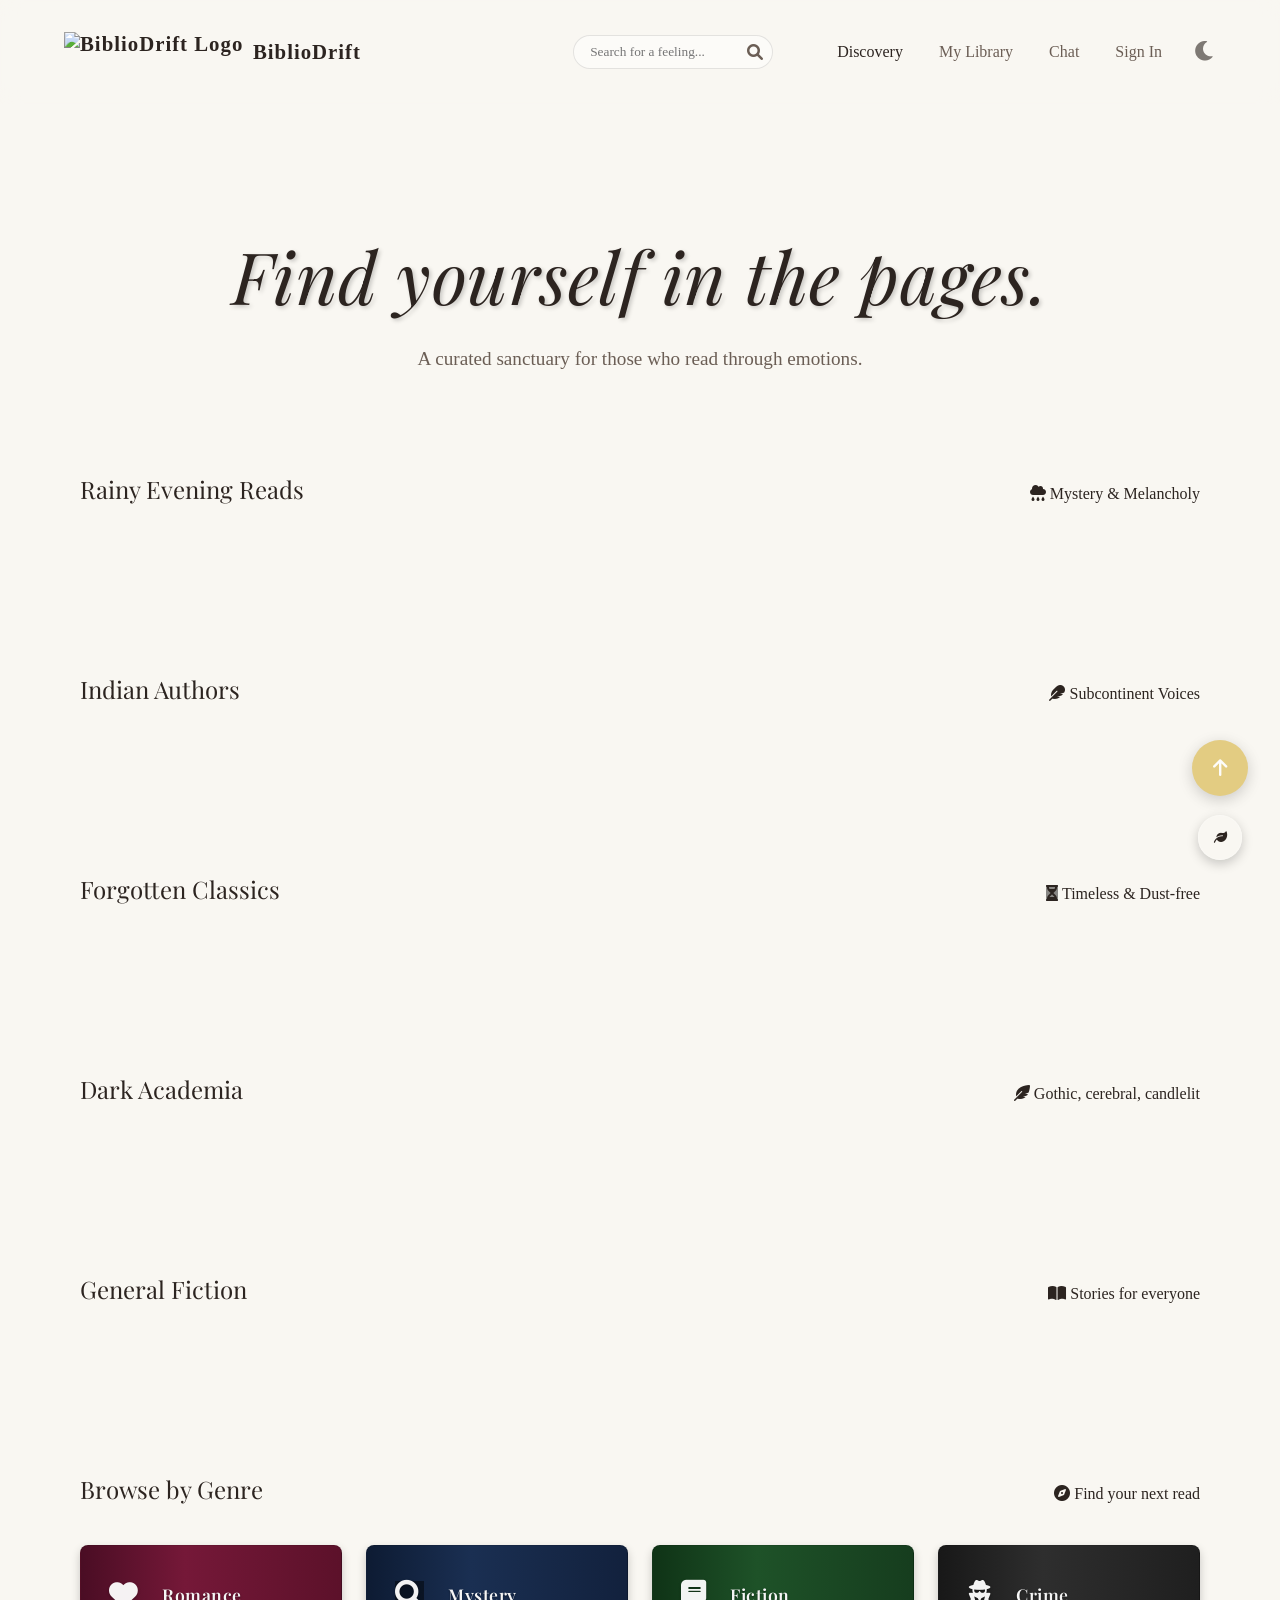
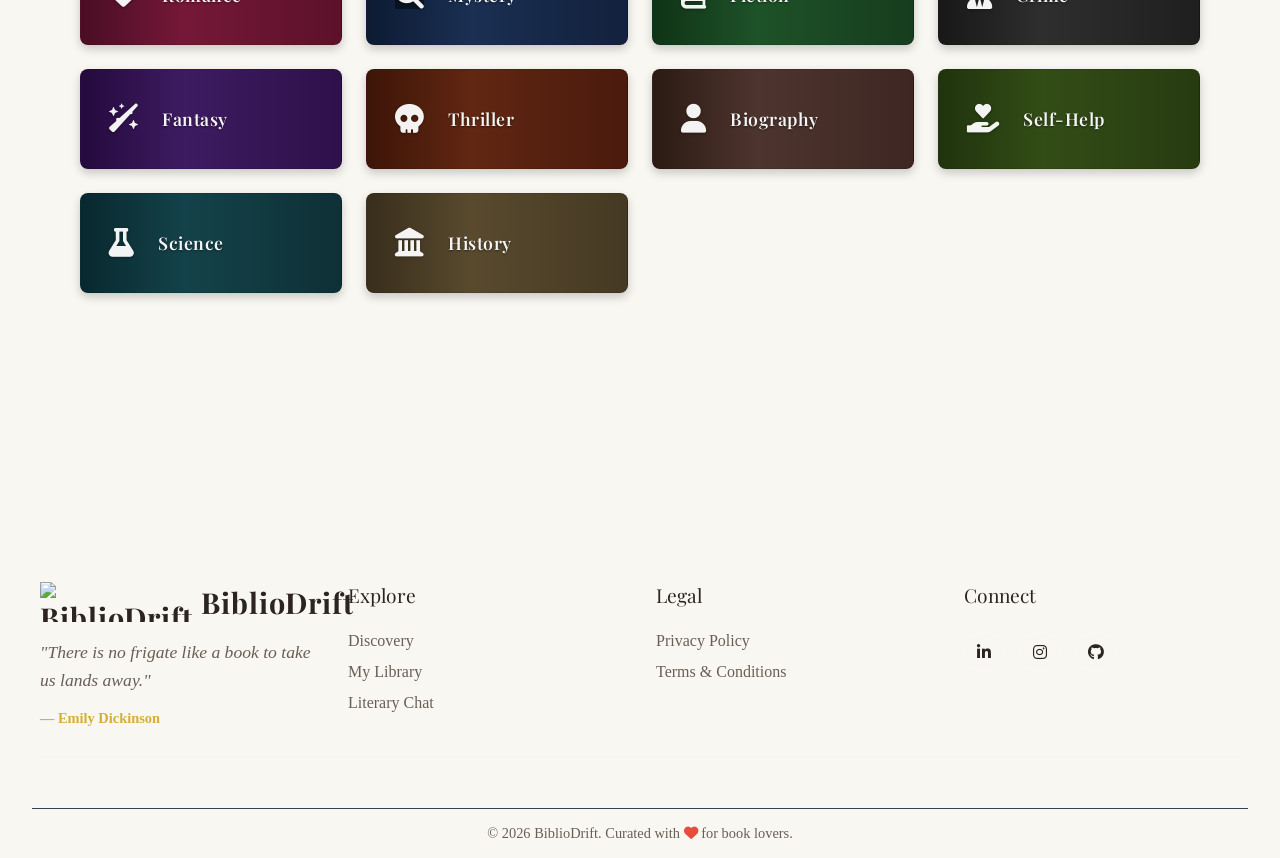
==== frontend/pages/index.html @ d24f85dd "merage issue fix" ====
<!doctype html>
<html lang="en">

<head>
  <meta charset="UTF-8" />
  <script>
    (function () {
      const theme = localStorage.getItem('bibliodrift_theme');
      if (theme === 'night') {
        document.documentElement.setAttribute('data-theme', 'night');
      }
    })();
  </script>
  <script src="https://unpkg.com/dexie/dist/dexie.js"></script>

  <script src="../js/db.js"></script>

  <script src="../js/app.js"></script>
  <script src="../js/library-3d.js"></script>
  <script src="https://unpkg.com/dexie/dist/dexie.js"></script>
  <meta name="viewport" content="width=device-width, initial-scale=1.0" />
  <!-- Added SEO meta description to improve search engine discoverability and click-through rates -->
  <meta name="description" content="BiblioDrift — Discover books by mood, track your reading journey, and get AI-powered recommendations." />
  <title>BiblioDrift | Find yourself in the pages</title>
  <link rel="stylesheet" href="../css/style.css" />
  <link rel="stylesheet" href="../css/keyboard-shortcuts.css" />
  <link rel="manifest" href="/manifest.json">
  <!-- Fonts -->
  <link rel="preconnect" href="https://fonts.googleapis.com" />
  <link rel="preconnect" href="https://fonts.gstatic.com" crossorigin />
  <link
    href="https://fonts.googleapis.com/css2?family=Playfair+Display:ital,wght@0,400;0,600;1,400&family=Georgia&display=swap"
    rel="stylesheet" />
  <link rel="stylesheet" href="https://cdnjs.cloudflare.com/ajax/libs/font-awesome/6.0.0/css/all.min.css" />

  <!-- Security: DOMPurify for XSS prevention -->
  <script src="https://cdn.jsdelivr.net/npm/dompurify@3.0.6/dist/purify.min.js"></script>
  <link rel="icon" href="../assets/images/biblioDrift_favicon.png" type="image/png">
  <!-- PWA -->
  <link rel="manifest" href="/manifest.json">
  <meta name="theme-color" content="#2c2420">
  <meta name="apple-mobile-web-app-capable" content="yes">
  <meta name="apple-mobile-web-app-status-bar-style" content="black-translucent">
  <meta name="apple-mobile-web-app-title" content="BiblioDrift">
  <link rel="apple-touch-icon" href="../assets/images/biblioDrift_favicon.png">
</head>

<body>
  <header>
    <a href="index.html" class="logo">
      <img style="height: 40px" src="../assets/images/biblioDrift_favicon.png" alt="BiblioDrift Logo"> BiblioDrift
    </a>
    <div class="header-controls">
      <div class="search-bar">
        <input type="text" id="searchInput" class="search-input" placeholder="Search for a feeling...">
        <i class="fa-solid fa-search search-icon" id="searchIcon"></i>
      </div>
      <nav class="nav-links">
        <div class="tooltip">
          <a href="index.html" class="active">Discovery</a>
          <span class="tooltip-text"><i class="fa-solid fa-wand-magic-sparkles"></i> Explore books</span>
        </div>
        <div class="tooltip">
          <a href="library.html">My Library</a>
          <span class="tooltip-text"><i class="fa-solid fa-book"></i> My Library</span>
        </div>
        <div class="tooltip">
          <a href="chat.html">Chat</a>
          <span class="tooltip-text"><i class="fa-solid fa-comments"></i> Chat</span>
        </div>
        <!-- DYNAMIC AUTH LINK -->
        <div class="tooltip">
          <a href="auth.html" id="navAuthLink">Sign In</a>
          <span class="tooltip-text" id="navAuthTooltip"><i class="fa-solid fa-key"></i> Access account</span>
        </div>
      </nav>
      <button id="themeToggle" class="btn-icon" title="Toggle Theme">
        <i class="fa-solid fa-moon"></i>
      </button>
    </div>
  </header>

  <main>
    <section class="hero">
      <h1>Find yourself in the pages.</h1>
      <p>A curated sanctuary for those who read through emotions.</p>
    </section>

    <!-- SEARCH RESULTS SECTION (Initially Hidden) -->
    <section id="search-results-section" class="curated-section" hidden>
      <div class="section-header">
        <h2 id="search-query-display">Search Results</h2>
        <span><i class="fa-solid fa-magnifying-glass"></i> Exploring your query</span>
      </div>
      <div class="curated-row" id="search-results-grid">
        <!-- Dynamically Appended Books -->
      </div>
    </section>

    <!-- Curated Sections -->
    <section class="curated-section">
      <div class="section-header">
        <h2>Rainy Evening Reads</h2>
        <span><i class="fa-solid fa-cloud-rain"></i> Mystery & Melancholy</span>
      </div>
      <div class="curated-row" id="row-rainy"></div>
    </section>

    <section class="curated-section">
      <div class="section-header">
        <h2>Indian Authors</h2>
        <span><i class="fa-solid fa-feather"></i> Subcontinent Voices</span>
      </div>
      <div class="curated-row" id="row-indian"></div>
    </section>

    <section class="curated-section">
      <div class="section-header">
        <h2>Forgotten Classics</h2>
        <span><i class="fa-solid fa-hourglass"></i> Timeless & Dust-free</span>
      </div>
      <div class="curated-row" id="row-classics"></div>
    </section>

    <section class="curated-section">
      <div class="section-header">
        <h2>Dark Academia</h2>
        <span><i class="fa-solid fa-feather-pointed"></i> Gothic, cerebral, candlelit</span>
      </div>
      <div class="curated-row" id="row-dark-academia"></div>
    </section>

    <section class="curated-section">
      <div class="section-header">
        <h2>General Fiction</h2>
        <span><i class="fa-solid fa-book-open"></i> Stories for everyone</span>
      </div>
      <div class="curated-row" id="row-fiction"></div>
    </section>

    <!-- Genre Grid Section -->
    <section class="curated-section genre-section">
      <div class="section-header">
        <h2>Browse by Genre</h2>
        <span><i class="fa-solid fa-compass"></i> Find your next read</span>
      </div>
      <div class="genre-grid" id="genre-grid">
        <div class="genre-card" data-genre="romance"><i class="fa-solid fa-heart"></i><span>Romance</span></div>
        <div class="genre-card" data-genre="mystery"><i class="fa-solid fa-magnifying-glass"></i><span>Mystery</span>
        </div>
        <div class="genre-card" data-genre="fiction"><i class="fa-solid fa-book"></i><span>Fiction</span></div>
        <div class="genre-card" data-genre="crime"><i class="fa-solid fa-user-secret"></i><span>Crime</span></div>
        <div class="genre-card" data-genre="fantasy"><i class="fa-solid fa-wand-sparkles"></i><span>Fantasy</span></div>
        <div class="genre-card" data-genre="thriller"><i class="fa-solid fa-skull"></i><span>Thriller</span></div>
        <div class="genre-card" data-genre="biography"><i class="fa-solid fa-user"></i><span>Biography</span></div>
        <div class="genre-card" data-genre="self-help"><i
            class="fa-solid fa-hand-holding-heart"></i><span>Self-Help</span></div>
        <div class="genre-card" data-genre="science"><i class="fa-solid fa-flask"></i><span>Science</span></div>
        <div class="genre-card" data-genre="history"><i class="fa-solid fa-landmark"></i><span>History</span></div>
      </div>
    </section>

    <!-- Genre Modal -->
    <dialog id="genre-modal" class="genre-modal">
      <div class="genre-modal-content">
        <div class="genre-modal-header">
          <h2 id="genre-modal-title">Genre Books</h2>
          <button class="close-genre-modal" id="close-genre-modal"><i class="fa-solid fa-xmark"></i></button>
        </div>
        <div class="genre-modal-body">
          <div class="genre-books-grid" id="genre-books-grid"></div>
        </div>
      </div>
    </dialog>

    <!-- Book Details Modal -->
    <dialog id="book-details-modal" class="glass-modal">
      <div class="modal-content">
        <button class="close-modal-btn" id="closeModalBtn"><i class="fa-solid fa-xmark"></i></button>
        <div class="modal-body">
          <div class="modal-media"><img id="modal-img" src="" alt="Book Cover" /></div>
          <div class="modal-info">
            <h2 id="modal-title">Book Title</h2>
            <p id="modal-author" class="modal-subtitle">Author Name</p>
            <div class="ai-insight-box">
              <div class="ai-header"><i class="fa-solid fa-wand-magic-sparkles"></i><span>AI Insight</span></div>
              <div id="modal-summary">
                <div class="text-skeleton skeleton"></div>
                <div class="text-skeleton skeleton" style="width: 90%"></div>
                <div class="text-skeleton skeleton" style="width: 70%"></div>
              </div>
            </div>
            <div class="modal-actions">
              <button id="modal-add-btn" class="btn-primary"><i class="fa-regular fa-heart"></i> Add to Library</button>
              <button id="modal-preview-btn" class="btn-preview"><i class="fa-solid fa-book-open"></i> Preview</button>
              <button id="modal-share-btn" class="btn-secondary modal-share-btn"><i class="fa-solid fa-share-nodes"></i>
                Share</button>
            </div>
          </div>
        </div>
      </div>
    </dialog>
  </main>




  <!-- Enhanced Footer -->
  <footer class="main-footer">
    <div class="footer-container">
      <div class="footer-brand">
        <a href="index.html" class="logo">
          <img style="height: 40px" src="../assets/images/biblioDrift_favicon.png" alt="BiblioDrift Logo"> BiblioDrift
        </a>
        <p class="footer-tagline">"There is no frigate like a book to take us lands away."</p>
        <p class="footer-subtext">&mdash; Emily Dickinson</p>
      </div>
      <div class="footer-nav">
        <h3>Explore</h3>
        <ul>
          <li><a href="index.html">Discovery</a></li>
          <li><a href="library.html">My Library</a></li>
          <li><a href="chat.html">Literary Chat</a></li>
        </ul>
      </div>
      <div class="footer-legal">
        <h3>Legal</h3>
        <ul>
          <li><a href="privacy-policy.html">Privacy Policy</a></li>
          <li><a href="terms-and-conditions.html">Terms & Conditions</a></li>
        </ul>
      </div>
      <div class="footer-social">
        <h3>Connect</h3>
        <div class="social-icons">
          <a href="https://www.linkedin.com/in/devanshi5malhotra/" target="_blank" rel="noopener noreferrer" title="LinkedIn"><i class="fab fa-linkedin-in"></i></a>
          <a href="#" title="Instagram"><i class="fab fa-instagram"></i></a>
          <a href="https://github.com/devanshi14malhotra/BiblioDrift" target="_blank" rel="noopener noreferrer"
            title="GitHub"><i class="fa-brands fa-github"></i></a>
        </div>
      </div>
    </div>
    <div class="footer-bottom">
      <p>&copy; 2026 BiblioDrift. Curated with <i class="fa-solid fa-heart"></i> for book lovers.</p>
    </div>
  </footer>

  <script src="../js/config.js"></script>
  <script src="../js/app.js"></script>
  <script src="../js/book-preview.js"></script>
  <script src="../script/header-scroll.js"></script>


  <!-- Back to Top Button -->
  <button id="backToTop" class="btn-icon back-to-top" title="Back to Top" onclick="window.scrollTo({top: 0, behavior: 'smooth'});">
    <i class="fa-solid fa-arrow-up"></i>
  </button>

  <!-- Ambient Sanctuary UI -->
  <div class="ambient-sanctuary">
    <button id="ambientToggle" title="Ambient Sanctuary">
      <i class="fa-solid fa-leaf"></i>
    </button>
    <div id="ambientPanel" class="ambient-panel">
      <h3 style="color: var(--text-main) !important;">Ambient Sanctuary</h3>
      <div class="ambient-option">
        <span style="color: var(--text-main) !important;"><i class="fa-solid fa-cloud-rain"></i> Rainy Evening</span>
        <label class="switch">
          <input type="checkbox" id="rainToggle">
          <span class="slider"></span>
        </label>
      </div>
      <div class="ambient-option">
        <span style="color: var(--text-main) !important;"><i class="fa-solid fa-fire"></i> Cozy Fireplace</span>
        <label class="switch">
          <input type="checkbox" id="fireToggle">
          <span class="slider"></span>
        </label>
      </div>
      <div class="ambient-option">
        <span style="color: var(--text-main) !important;"><i class="fa-solid fa-water"></i> Calm Ocean Waves</span>
        <label class="switch">
          <input type="checkbox" id="oceanToggle">
          <span class="slider"></span>
        </label>
      </div>
      <div class="ambient-option">
        <span style="color: var(--text-main) !important;"><i class="fa-solid fa-bolt"></i> Stormy Rain</span>
        <label class="switch">
          <input type="checkbox" id="stormToggle">
          <span class="slider"></span>
        </label>
      </div>
      <div class="volume-control">
        <label for="ambientVolume" style="color: var(--text-main) !important;"><i class="fa-solid fa-volume-high"></i> Volume</label>
        <input type="range" id="ambientVolume" min="0" max="1" step="0.1" value="0.5" style="width: 100%;">
      </div>
    </div>
  </div>

  <script src="../js/ambient.js"></script>
  <script src="../js/security.js"></script>
  <script src="../js/pwa.js"></script>

</body>

</html>
---- frontend/css/style.css ----
:root {
    /* Day Theme (Default) */
    --bg-color: #f9f7f2;
    --header-bg: rgba(249, 247, 242, 0.8);
    --text-main: #2c2420;
    --text-muted: #6b5e55;
    --accent-gold: #d4af37;
    --wood-dark: #5d4037;
    --wood-light: #8d6e63;
    --glass-bg: rgba(255, 255, 255, 0.1);
    --glass-border: rgba(255, 255, 255, 0.2);
    --shadow-soft: 0 10px 30px rgba(0, 0, 0, 0.05);
    --input-bg: rgba(255, 255, 255, 0.5);
    --input-border: rgba(0, 0, 0, 0.1);
    --book-bg: #fff;
    --paper-color: #fffdf9;

    /* Vibe Colors */
    --vibe-mystery: #78909c;
    --vibe-romance: #ef9a9a;
    --vibe-classic: #a1887f;

    /* Dimensions */
    --book-width: 160px;
    --book-height: 240px;
    --book-thick: 40px;
}

/* Fix: WCAG AA Contrast Floor - Issue #534 */
.glass-panel,
.book-tooltip,
.book-detail-modal,
[class*="glass"] {
    background: rgba(0, 0, 0, 0.45) !important;
    backdrop-filter: blur(12px);
    -webkit-backdrop-filter: blur(12px);
}


[data-theme="night"] {
    /* Night Theme (Dark Wood) */
    --bg-color: #1e1a18;
    --header-bg: rgba(30, 26, 24, 0.85);
    --text-main: #e0d5cb;
    --text-muted: #a89a8e;
    --accent-gold: #fccb4e;
    --wood-dark: #3e2723;
    --wood-light: #5d4037;
    --glass-bg: rgba(0, 0, 0, 0.3);
    --glass-border: rgba(255, 255, 255, 0.05);
    --shadow-soft: 0 10px 40px rgba(0, 0, 0, 0.4);
    --input-bg: rgba(0, 0, 0, 0.2);
    --input-border: rgba(255, 255, 255, 0.1);
    --book-bg: #2c2420;
    --paper-color: #e0d5cb;
}

* {
    box-sizing: border-box;
    margin: 0;
    padding: 0;
}

html {
    scroll-behavior: smooth;
    transition: background-color 0.4s ease, color 0.4s ease;
}

body {
    background-color: var(--bg-color);
    color: var(--text-main);
    font-family: "Georgia", serif;
    /* Classic serif for books */
    overflow-x: hidden;
    min-height: 100vh;
    transition: background-color 0.4s ease, color 0.4s ease, border-color 0.4s ease, box-shadow 0.4s ease;
}

/* Explicit night-mode overrides — bulletproof fallback */
[data-theme="night"] body,
html[data-theme="night"],
html[data-theme="night"] body {
    background-color: #1e1a18 !important;
    color: #fff5f5 !important;
}

[data-theme="night"] header {
    background: rgba(30, 26, 24, 0.85) !important;
}

[data-theme="night"] .search-input,
[data-theme="night"] input {
    background: rgba(0, 0, 0, 0.2) !important;
    color: #e0d5cb !important;
    border-color: rgba(255, 255, 255, 0.1) !important;
}


/* Global Wooden Scrollbar Styling */
::-webkit-scrollbar {
    width: 12px;
}

::-webkit-scrollbar-track {
    background: var(--bg-color);
}

::-webkit-scrollbar-thumb {
    background: linear-gradient(180deg, var(--wood-dark), var(--wood-light));
    border-radius: 6px;
    border: 2px solid var(--bg-color);
}

::-webkit-scrollbar-thumb:hover {
    background: linear-gradient(180deg, var(--wood-light), var(--wood-dark));
    box-shadow: inset 0 0 6px rgba(0, 0, 0, 0.3);
}

h1,
h2,
h3 {
    font-weight: normal;
    font-family: "Playfair Display", serif;
    /* Elegant headings */
}

/* --- Layout --- */
header {
    padding: 2rem 4rem;
    display: flex;
    justify-content: space-between;
    align-items: center;
    position: sticky;
    top: 0;
    z-index: 100;
    background: var(--header-bg);
    backdrop-filter: blur(10px);
    transition: background-color 0.4s ease, color 0.4s ease, backdrop-filter 0.4s ease;
}

.header-controls {
    display: flex;
    align-items: center;
    gap: 2rem;
}

.search-bar {
    position: relative;
    display: flex;
    align-items: center;
}

.search-input {
    background: var(--input-bg);
    border: 1px solid var(--input-border);
    padding: 0.5rem 1rem;
    border-radius: 20px;
    font-family: "Georgia", serif;
    width: 200px;
    transition: all 0.4s ease;
    outline: none;
    color: var(--text-main);
}

.search-input:focus {
    background: var(--book-bg);
    width: 300px;
    box-shadow: var(--shadow-soft);
}

.search-icon {
    position: absolute;
    right: 10px;
    color: var(--text-muted);
    cursor: pointer;
    transition: color 0.3s ease;
}

.search-icon:hover {
    color: var(--text-main);
}

.logo {
    font-size: 1.5rem;
    letter-spacing: 1px;
    color: var(--text-main);
    text-decoration: none;
    display: flex;
    align-items: center;
    gap: 0.5rem;
}

.nav-links a {
    text-decoration: none;
    color: var(--text-muted);
    margin-left: 2rem;
    transition: color 0.3s ease;
}

.nav-links a:hover,
.nav-links a.active {
    color: var(--text-main);
}

/* === ANIMATED HOVER TOOLTIPS FOR NAVIGATION (NEW) === */
.tooltip {
    position: relative;
    display: inline-block;
}

.tooltip-text {
    position: absolute;
    left: 50%;
    bottom: calc(100% + 8px);
    transform: translateX(-50%) scale(0.95) translateY(6px);
    padding: 10px 14px;
    background: #fffaf3;
    color: #2b2b2b;
    font-size: 13px;
    font-weight: 500;
    white-space: nowrap;
    border-radius: 10px;
    box-shadow: 0 8px 20px rgba(0, 0, 0, 0.15);
    border: 1px solid rgba(0, 0, 0, 0.08);
    opacity: 0;
    visibility: hidden;
    pointer-events: none;
    transition: all 0.25s ease;
    z-index: 9999;
}

.tooltip-text::after {
    content: "";
    position: absolute;
    top: 100%;
    left: 50%;
    transform: translateX(-50%) rotate(45deg);
    width: 12px;
    height: 12px;
    background: #fffaf3;
    border-left: 1px solid rgba(0, 0, 0, 0.08);
    border-bottom: 1px solid rgba(0, 0, 0, 0.08);
}

.tooltip:hover .tooltip-text {
    opacity: 1;
    visibility: visible;
    transform: translateX(-40%) scale(1) translateY(0);
}

.tooltip-text i {
    margin-right: 5px;
    color: var(--accent-gold);
}

main {
    padding: 2rem 4rem;
    max-width: 1400px;
    margin: 0 auto;
    width: 100%;
    overflow-x: hidden;
}

/* --- Hero --- */
.hero {
    text-align: center;
    padding: 6rem 1rem;
    animation: heroFade 1s ease-out;
}

@keyframes heroFade {
    from {
        opacity: 0;
        transform: translateY(15px);
    }

    to {
        opacity: 1;
        transform: translateY(0);
    }
}


.hero h1 {
    font-size: clamp(2.5rem, 8vw, 4.5rem);
    margin-bottom: 1.5rem;
    font-style: italic;
    line-height: 1.2;
    letter-spacing: 0.5px;
    text-shadow: 2px 2px 4px rgba(0, 0, 0, 0.2);
}

.hero p {
    color: var(--text-muted);
    font-size: 1.2rem;
    line-height: 1.8;
    max-width: 55ch;
    margin: 0 auto;
}

/* --- Curated Tables (Horizontal Scroll) --- */
.curated-section {
    margin-bottom: 6rem;
    width: 100%;
    overflow-x: hidden;
}

.section-header {
    margin: 0 1rem 0.5rem 1rem;
    display: flex;
    justify-content: space-between;
    align-items: baseline;
    flex-wrap: wrap;
    gap: 1rem ;
    justify-content: space-between;
    align-items: baseline;
}

.curated-row {
    display: flex;
    gap: 3rem;
    padding: 2rem 1rem;
    overflow-x: auto;
    overflow-y: hidden;
    /* Allow horizontal scrolling on mobile */
    perspective: 1000px;
    -webkit-overflow-scrolling: touch;
    scroll-behavior: smooth;
    flex-wrap: nowrap;
}

/* --- 3D Book Component --- */
.book-scene {
    width: var(--book-width);
    height: var(--book-height);
    perspective: 1000px;
    cursor: pointer;
    flex-shrink: 0;
    min-width: var(--book-width);
}

.book {
    width: 100%;
    height: 100%;
    position: relative;
    transform-style: preserve-3d;
    /* Bouncy cozy feel */
    transform-origin: center center -20px;
    /* Pivot inside the book */
    animation: floatIn 0.8s ease-out backwards;
}

@keyframes floatIn {
    from {
        opacity: 0;
        transform: translateY(50px) scale(0.9);
    }

    to {
        opacity: 1;
        transform: translateY(0) scale(1);
    }
}

.book.flipped {
    transform: rotateY(180deg) scale(1.2) translateZ(50px);
    /* Expand and bring closer */
    z-index: 100;
}

/* Book Faces */
.book__face {
    position: absolute;
    width: 100%;
    height: 100%;
    backface-visibility: hidden;
    /* Hide back when front is clear */
    border-radius: 4px 8px 8px 4px;
    box-shadow: 5px 5px 15px rgba(0, 0, 0, 0.15);
}

.book__face--front {
    background: var(--book-bg);
    transform: rotateY(0deg);
    z-index: 2;
}

.book__face--front img {
    width: 100%;
    height: 100%;
    object-fit: cover;
    border-radius: 4px 8px 8px 4px;
}

.book__face--back {
    transform: rotateY(180deg);
    background: var(--paper-color);
    /* Paper color */
    padding: 1.5rem;
    display: flex;
    flex-direction: column;
    justify-content: space-between;
    border: 1px solid var(--glass-border);
    z-index: 1;
    color: #2c2420;
    /* Keep text dark for paper feel even in night mode */
}

/* The Spine */
.book__face--spine {
    position: absolute;
    width: var(--book-thick);
    height: 100%;
    left: 0;
    top: 0;
    transform: rotateY(-90deg) translateZ(calc(var(--book-thick) / 2));
}

/* Improved 3D Box Model */
/* Re-defining .book for proper thickness volume */
.book {
    transform-origin: center center -20px;
    /* Pivot inside the book */
}

.book__face--front {
    transform: translateZ(20px);
}

.book__face--back {
    transform: rotateY(180deg) translateZ(20px);
}

.book__face--spine {
    width: 40px;
    height: 100%;
    background: #333;
    /* Default spine color */
    transform: rotateY(-90deg) translateZ(20px);
    /* Adjust positioning to be flush left of front face */
    left: -20px;
    /* Half thickness */
}

.book__face--right {
    /* Pages */
    width: 40px;
    height: 100%;
    background: linear-gradient(to right, #fff, #f0f0f0 20%, #fff 40%);
    transform: rotateY(90deg) translateZ(140px);
    /* Width - half thickness */
    left: auto;
    right: -20px;
}

/* Hover Effect: Pull out */
.book-scene:hover .book:not(.flipped) {
    transform: translateZ(30px) translateY(-10px) rotateY(-10deg);
}

/* Glassmorphism Overlay (Quick view) */
.glass-overlay {
    position: absolute;
    bottom: 10px;
    left: 10px;
    right: 10px;
    background: rgba(255, 255, 255, 0.7);
    backdrop-filter: blur(8px);
    padding: 0.5rem;
    border-radius: 6px;
    opacity: 0;
    transform: translateY(10px);
    transition: all 0.3s ease;
    pointer-events: none;
    /* Let clicks pass to book */
}

.book-scene:hover .glass-overlay {
    opacity: 1;
    transform: translateY(0);
}

/* Back of book content */
.handwritten-note {
    font-family: "Courier New", Courier, monospace;
    /* Placeholder for handwriting font */
    color: var(--text-muted);
    font-size: 0.9rem;
    line-height: 1.4;
    background: #fffdc2;
    padding: 10px;
    transform: rotate(-2deg);
    box-shadow: 2px 2px 5px rgba(0, 0, 0, 0.1);
    margin-bottom: 1rem;
}

.book-actions {
    display: flex;
    gap: 0.5rem;
}

.btn-icon {
    border: none;
    background: none;
    cursor: pointer;
    font-size: 1.2rem;
    opacity: 0.6;
    transition: opacity 0.2s;
}

.btn-icon:hover {
    opacity: 1;
    transform: scale(1.1);
}

/* --- Virtual Shelves --- */
.shelves-container {
    width: 100%;
    overflow-x: hidden;
    display: flex;
    flex-direction: column;
    gap: 4rem;
    padding: 2rem 0;
}

.shelf-row {
    position: relative;
    padding: 0 2rem 1.5rem 2rem;
    /* Realistic Wood Texture Gradient */
    background:
        repeating-linear-gradient(90deg,
            transparent 0,
            transparent 4px,
            rgba(0, 0, 0, 0.02) 5px,
            transparent 10px),
        linear-gradient(to bottom, #5d4037 0%, #3e2723 100%);
    border-bottom: 25px solid #281a15;
    /* Thicker front lip */
    border-radius: 4px;
    box-shadow:
        0 20px 20px -10px rgba(0, 0, 0, 0.3),
        inset 0 2px 20px rgba(0, 0, 0, 0.2);
    display: flex;
    align-items: flex-end;
    gap: 1.5rem;
    /* More spacing for expanded books */
    min-height: 280px;
    flex-wrap: nowrap;
    overflow-x: auto;
    -webkit-overflow-scrolling: touch;
}

.shelf-row::after {
    /* Depth shadow on wall behind books */
    content: "";
    position: absolute;
    bottom: 25px;
    /* Above bottom lip */
    left: 0;
    right: 0;
    height: 100%;
    z-index: -1;
    background: linear-gradient(to bottom,
            rgba(0, 0, 0, 0.1),
            rgba(0, 0, 0, 0.4));
    pointer-events: none;
}

.shelf-label {
    position: absolute;
    top: -20px;
    left: 0;
    font-size: 1.2rem;
    color: var(--wood-light);
    font-style: italic;
}

/* --- Mood Analysis Styles --- */

/* Mood Tags on Book Covers */
.mood-tags {
    position: absolute;
    top: 5px;
    left: 5px;
    display: flex;
    flex-direction: column;
    gap: 2px;
}

.mood-tag {
    background: rgba(0, 0, 0, 0.7);
    color: white;
    padding: 2px 6px;
    border-radius: 10px;
    font-size: 0.7rem;
    font-weight: bold;
    text-transform: capitalize;
}

/* Mood-specific colors */
.mood-cozy {
    background: #8d6e63 !important;
}

.mood-dark {
    background: #424242 !important;
}

.mood-mysterious {
    background: #5e35b1 !important;
}

.mood-romantic {
    background: #e91e63 !important;
}

.mood-adventurous {
    background: #ff5722 !important;
}

.mood-melancholy {
    background: #607d8b !important;
}

.mood-uplifting {
    background: #4caf50 !important;
}

.mood-intense {
    background: #f44336 !important;
}

.mood-whimsical {
    background: #9c27b0 !important;
}

.mood-thought-provoking {
    background: #795548 !important;
}

/* Glass overlay mood tags */
.glass-mood-tags {
    margin-top: 0.5rem;
    display: flex;
    gap: 0.25rem;
    flex-wrap: wrap;
}

.glass-mood-tag {
    background: rgba(255, 255, 255, 0.3);
    padding: 1px 4px;
    border-radius: 8px;
    font-size: 0.6rem;
    text-transform: capitalize;
}

/* Back of book mood analysis */
.mood-analysis {
    margin-top: 1rem;
    padding-top: 0.5rem;
    border-top: 1px solid rgba(0, 0, 0, 0.1);
}

.mood-tags-back {
    display: flex;
    gap: 0.25rem;
    flex-wrap: wrap;
    margin-top: 0.25rem;
}

.mood-tag-small {
    background: var(--accent-gold);
    color: white;
    padding: 1px 4px;
    border-radius: 6px;
    font-size: 0.6rem;
    text-transform: capitalize;
}

/* Mood Analysis Modal */
.mood-modal {
    position: fixed;
    top: 0;
    left: 0;
    width: 100%;
    height: 100%;
    background: rgba(0, 0, 0, 0.7);
    display: flex;
    justify-content: center;
    align-items: center;
    z-index: 1000;
    backdrop-filter: blur(5px);
}

.mood-modal-content {
    background: var(--book-bg);
    border-radius: 12px;
    max-width: 500px;
    width: 90%;
    max-height: 80vh;
    overflow-y: auto;
    box-shadow: var(--shadow-soft);
    border: 1px solid var(--glass-border);
    display: flex;
    flex-direction: column;
}

.mood-modal-header {
    padding: 1.5rem;
    border-bottom: 1px solid var(--glass-border);
    display: flex;
    justify-content: space-between;
    align-items: center;
}

.mood-modal-header h3 {
    margin: 0;
    color: var(--text-main);
}

.close-modal {
    background: none;
    border: none;
    font-size: 1.5rem;
    cursor: pointer;
    color: var(--text-muted);
    padding: 0;
    width: 30px;
    height: 30px;
    display: flex;
    align-items: center;
    justify-content: center;
}

.close-modal:hover {
    color: var(--text-main);
}

.mood-modal-body {
    padding: 1.5rem;
}

.mood-section {
    margin-bottom: 1.5rem;
}

.mood-section h4 {
    margin: 0 0 0.5rem 0;
    color: var(--text-main);
    font-size: 1rem;
}

/* Sentiment Bar */
.sentiment-bar {
    width: 100%;
    height: 8px;
    background: #e0e0e0;
    border-radius: 4px;
    overflow: hidden;
    margin: 0.5rem 0;
}

.sentiment-fill {
    height: 100%;
    background: linear-gradient(to right, #f44336, #ff9800, #4caf50);
    transition: width 0.3s ease;
}

/* Large mood tags in modal */
.mood-tags-large {
    display: flex;
    gap: 0.5rem;
    flex-wrap: wrap;
}

.mood-tag-large {
    padding: 0.5rem 1rem;
    border-radius: 20px;
    font-size: 0.9rem;
    font-weight: bold;
    color: white;
    text-transform: capitalize;
}

/* Vibe quote styling */
.vibe-quote {
    background: var(--paper-color);
    padding: 1rem;
    border-radius: 8px;
    font-style: italic;
    color: #2c2420;
    border-left: 4px solid var(--accent-gold);
    margin: 0.5rem 0;
}

/* Mood button in book actions */
.mood-btn {
    color: var(--accent-gold) !important;
}

.mood-btn:hover {
    color: var(--wood-dark) !important;
    transform: scale(1.1);
}

/* Responsive mood modal */
@media (max-width: 768px) {
    .mood-modal-content {
        width: 95%;
        margin: 1rem;
    }

    .mood-tags-large {
        flex-direction: column;
    }

    .mood-tag-large {
        text-align: center;
    }
}

/* Utilities */
.hidden {
    display: none !important;
}

/* --- Constellation View --- */
.constellation-container {
    width: 100%;
    min-height: 600px;
    margin-top: 2rem;
    position: relative;
    border-radius: 12px;
    overflow: hidden;
    animation: fadeIn 0.5s ease;
}

.view-toggles {
    margin-top: 1.5rem;
    display: flex;
    justify-content: center;
    gap: 1rem;
    width: 100%;
}

.view-toggles button {
    cursor: pointer;
    transition: all 0.3s ease;
}


.view-toggles .active-view {
    box-shadow: 0 4px 15px rgba(0, 0, 0, 0.2);
    transform: scale(1.05);
}

.fade-in {
    animation: fadeIn 1s ease;
}

@keyframes fadeIn {
    from {
        opacity: 0;
        transform: translateY(10px);
    }

    to {
        opacity: 1;
        transform: translateY(0);
    }
}

/* Theme Toggle Button Enhancement */
#themeToggle {
    font-size: 1.4rem;
    color: var(--text-main);
    cursor: pointer;
    transition:
        transform 0.3s ease,
        color 0.3s ease;
}

#themeToggle:hover {
    transform: rotate(15deg) scale(1.1);
    color: var(--accent-gold);
}


.footer {
    min-height: 120px;
    width: 100%;
    background-color: #222;
    display: flex;
    flex-direction: column;
    justify-content: center;
    align-items: center;
    gap: 1.2rem;
    padding: 2rem 0;
    margin-top: 4rem;
}

.social_icons {
    display: flex;
    gap: 2rem;
    z-index: 999;
}

.social_icons a {
    color: var(--accent-gold);
    font-size: 2rem;
    transition:
        transform 0.3s ease,
        color 0.3s ease;
    text-decoration: none;
}

.social_icons a:hover {
    color: white;
    transform: translateY(-5px);
}

.reading-progress {
    margin-top: 0.75rem;
    opacity: 0.85;
}

.progress-slider {
    width: 100%;
    accent-color: var(--accent-gold);
}

.reading-progress small {
    font-size: 0.7rem;
    opacity: 0.7;
}

/* --- Glass Modal --- */
.glass-modal {
    margin: auto;
    width: 90%;
    max-width: 900px;
    background: transparent;
    border: none;
    padding: 0;
    overflow: visible;
    max-height: 95vh;
}

.glass-modal::backdrop {
    background: rgba(0, 0, 0, 0.4);
    backdrop-filter: blur(5px);
}

.modal-content {
    background: rgba(255, 255, 255, 0.65);
    backdrop-filter: blur(20px);
    -webkit-backdrop-filter: blur(20px);
    border: 1px solid var(--glass-border);
    border-radius: 20px;
    box-shadow: 0 25px 50px -12px rgba(0, 0, 0, 0.25);
    padding: 2.5rem;
    position: relative;
    overflow: hidden;
    overflow-y: auto;
    animation: modalIn 0.4s cubic-bezier(0.175, 0.885, 0.32, 1.275);
    max-height: 90vh;
}

[data-theme="night"] .modal-content {
    background: rgba(30, 26, 24, 0.8);
    border: 1px solid rgba(255, 255, 255, 0.1);
}

@keyframes modalIn {
    from {
        opacity: 0;
        transform: scale(0.9) translateY(20px);
    }

    to {
        opacity: 1;
        transform: scale(1) translateY(0);
    }
}

.close-modal-btn {
    position: absolute;
    top: 1.5rem;
    right: 1.5rem;
    background: var(--glass-bg);
    border: none;
    width: 2.5rem;
    height: 2.5rem;
    border-radius: 50%;
    cursor: pointer;
    font-size: 1.2rem;
    color: var(--text-muted);
    transition: all 0.2s;
    display: flex;
    justify-content: center;
    align-items: center;
    z-index: 10;
}

.close-modal-btn:hover {
    background: var(--accent-gold);
    color: #fff;
    transform: rotate(90deg);
}

.modal-body {
    display: grid;
    grid-template-columns: 300px 1fr;
    gap: 3rem;
}

.modal-media {
    display: flex;
    justify-content: center;
    align-items: center;
}

.modal-media img {
    width: 100%;
    height: auto;
    border-radius: 12px;
    box-shadow: 10px 10px 30px rgba(0, 0, 0, 0.2);
    transform: rotate(-3deg);
    transition: transform 0.3s;
}

.modal-media img:hover {
    transform: rotate(0) scale(1.02);
}

.modal-info {
    display: flex;
    flex-direction: column;
    gap: 1.5rem;
}

.modal-info h2 {
    font-size: 2.5rem;
    line-height: 1.2;
    margin-bottom: 0;
}

.modal-subtitle {
    font-size: 1.2rem;
    color: var(--text-muted);
    font-style: italic;
    margin-top: -1rem;
}

/* AI Insight Box */
.ai-insight-box {
    background: #fdfaf5;
    border: 1px solid rgba(212, 175, 55, 0.2);
    border-left: 4px solid var(--accent-gold);
    padding: 1.2rem 1.5rem;
    border-radius: 12px;
    margin-top: 1.5rem;
    box-shadow: 0 2px 8px rgba(0,0,0,0.03);
}

#modal-ai-note {
    font-family: "Georgia", serif;
    font-style: italic;
    color: #4a3f35 !important; /* Dark brown for high contrast */
    line-height: 1.6;
    font-size: 1.05rem;
    display: block;
}

[data-theme="night"] .ai-insight-box {
    background: linear-gradient(135deg,
            rgba(255, 255, 255, 0.05),
            rgba(0, 0, 0, 0.2));
}

.ai-insight-box::before {
    content: "";
    position: absolute;
    top: 0;
    left: 0;
    right: 0;
    height: 2px;
    background: linear-gradient(90deg,
            transparent,
            var(--accent-gold),
            transparent);
    opacity: 0.5;
}

.ai-header {
    display: flex;
    align-items: center;
    gap: 0.8rem;
    font-family: "Courier New", monospace;
    /* Tech feel */
    font-weight: bold;
    color: var(--accent-gold);
    margin-bottom: 1rem;
    text-transform: uppercase;
    letter-spacing: 1px;
    font-size: 0.9rem;
}

#modal-summary {
    line-height: 1.6;
    color: var(--text-main);
}

.modal-actions {
    margin-top: auto;
    display: flex;
    gap: 1rem;
}



/* Responsive Modal */
@media (max-width: 768px) {
    .modal-body {
        grid-template-columns: 1fr;
    }

    .modal-media img {
        max-width: 200px;
        transform: rotate(0);
    }

    .modal-content {
        padding: 1.5rem;
    }

    .modal-info h2 {
        font-size: 1.8rem;
    }

    .ai-insight-box {
        padding: 1rem 1.2rem;
    }

    #modal-ai-note {
        font-size: 0.95rem;
    }

    .modal-actions {
        flex-direction: column;
        width: 100%;
    }

    .btn-primary,
    .btn-secondary,
    .btn-preview {
        width: 100%;
    }
}

/* ===== CHAT INTERFACE STYLES ===== */

.chat-container {
    max-width: 900px;
    margin: 0 auto;
    height: calc(100vh - 80px);
    display: flex;
    flex-direction: column;
    background: var(--glass-bg);
    backdrop-filter: blur(20px);
    border: 1px solid var(--glass-border);
    border-radius: 20px;
    overflow: hidden;
    box-shadow: var(--shadow-soft);
}

.chat-header {
    padding: 20px 25px;
    background: var(--glass-bg);
    border-bottom: 1px solid var(--glass-border);
    display: flex;
    justify-content: space-between;
    align-items: center;
}

.bookseller-info {
    display: flex;
    align-items: center;
    gap: 15px;
}

.bookseller-avatar {
    width: 50px;
    height: 50px;
    background: var(--accent-gold);
    border-radius: 50%;
    display: flex;
    align-items: center;
    justify-content: center;
    color: var(--wood-dark);
    font-size: 20px;
    box-shadow: 0 4px 15px rgba(212, 175, 55, 0.3);
}

.bookseller-details h2 {
    font-family: 'Playfair Display', serif;
    color: var(--text-main);
    font-size: 1.4rem;
    margin-bottom: 4px;
}

.status {
    display: flex;
    align-items: center;
    gap: 8px;
    color: var(--text-muted);
    font-size: 0.9rem;
}

.status-dot {
    width: 8px;
    height: 8px;
    background: #4caf50;
    border-radius: 50%;
    animation: pulse 2s infinite;
}

@keyframes pulse {

    0%,
    100% {
        opacity: 1;
    }

    50% {
        opacity: 0.5;
    }
}

.chat-actions {
    display: flex;
    gap: 10px;
}

.action-btn {
    width: 40px;
    height: 40px;
    background: var(--glass-bg);
    border: 1px solid var(--glass-border);
    border-radius: 10px;
    color: var(--text-muted);
    cursor: pointer;
    transition: all 0.3s ease;
    display: flex;
    align-items: center;
    justify-content: center;
}

.action-btn:hover {
    background: var(--accent-gold);
    color: var(--wood-dark);
    transform: translateY(-2px);
}

.chat-messages {
    flex: 1;
    overflow-y: auto;
    padding: 20px 25px;
    display: flex;
    flex-direction: column;
    gap: 20px;
}

.message {
    display: flex;
    gap: 12px;
    max-width: 80%;
}

.message.user-message {
    align-self: flex-end;
    flex-direction: row-reverse;
}

.message-avatar {
    width: 35px;
    height: 35px;
    border-radius: 50%;
    display: flex;
    align-items: center;
    justify-content: center;
    font-size: 14px;
    flex-shrink: 0;
}

.bookseller-message .message-avatar {
    background: var(--accent-gold);
    color: var(--wood-dark);
}

.user-message .message-avatar {
    background: var(--wood-light);
    color: var(--paper-color);
}

.message-content {
    flex: 1;
}

.message-bubble {
    background: var(--glass-bg);
    border: 1px solid var(--glass-border);
    border-radius: 18px;
    padding: 15px 18px;
    backdrop-filter: blur(10px);
    box-shadow: 0 4px 15px rgba(0, 0, 0, 0.1);
}

.user-message .message-bubble {
    background: var(--accent-gold);
    color: var(--wood-dark);
    border-color: var(--accent-gold);
}

.message-bubble p {
    margin-bottom: 8px;
    line-height: 1.5;
    color: var(--text-main);
}

.user-message .message-bubble p {
    color: var(--wood-dark);
}

.message-bubble p:last-child {
    margin-bottom: 0;
}

.message-time {
    font-size: 0.75rem;
    color: var(--text-muted);
    margin-top: 5px;
    text-align: left;
}

.user-message .message-time {
    text-align: right;
}

.quick-suggestions {
    padding: 15px 25px;
    border-top: 1px solid var(--glass-border);
    background: var(--glass-bg);
}

.suggestions-header {
    font-size: 0.9rem;
    color: var(--text-muted);
    margin-bottom: 12px;
}

.suggestions-list {
    display: flex;
    gap: 10px;
    flex-wrap: wrap;
}

.suggestion-btn {
    background: var(--glass-bg);
    border: 1px solid var(--glass-border);
    border-radius: 20px;
    padding: 8px 15px;
    color: var(--text-main);
    cursor: pointer;
    transition: all 0.3s ease;
    font-size: 0.85rem;
    display: flex;
    align-items: center;
    gap: 6px;
    backdrop-filter: blur(10px);
}

.suggestion-btn:hover {
    background: var(--accent-gold);
    color: var(--wood-dark);
    transform: translateY(-2px);
    box-shadow: 0 4px 15px rgba(212, 175, 55, 0.3);
}

.chat-input-container {
    padding: 20px 25px;
    border-top: 1px solid var(--glass-border);
    background: var(--glass-bg);
}

.chat-input-wrapper {
    display: flex;
    gap: 12px;
    align-items: flex-end;
    background: var(--input-bg);
    border: 1px solid var(--input-border);
    border-radius: 20px;
    padding: 12px 15px;
    backdrop-filter: blur(10px);
}

#chatInput {
    flex: 1;
    background: transparent;
    border: none;
    outline: none;
    color: var(--text-main);
    font-size: 1rem;
    line-height: 1.4;
    resize: none;
    min-height: 24px;
    max-height: 120px;
    font-family: inherit;
}

#chatInput::placeholder {
    color: var(--text-muted);
}

.send-btn {
    width: 40px;
    height: 40px;
    background: var(--accent-gold);
    border: none;
    border-radius: 50%;
    color: var(--wood-dark);
    cursor: pointer;
    transition: all 0.3s ease;
    display: flex;
    align-items: center;
    justify-content: center;
    flex-shrink: 0;
}

.send-btn:hover {
    transform: scale(1.1);
    box-shadow: 0 4px 15px rgba(212, 175, 55, 0.4);
}

.send-btn:disabled {
    opacity: 0.5;
    cursor: not-allowed;
    transform: none;
}

.input-hint {
    margin-top: 8px;
    font-size: 0.8rem;
    color: var(--text-muted);
    display: flex;
    align-items: center;
    gap: 6px;
}

/* Book Recommendations in Chat */
.book-recommendation {
    margin: 15px 0;
    padding: 15px;
    background: var(--glass-bg);
    border: 1px solid var(--glass-border);
    border-radius: 12px;
    backdrop-filter: blur(10px);
}

.book-rec-header {
    display: flex;
    justify-content: space-between;
    align-items: center;
    margin-bottom: 12px;
}

.book-rec-title {
    font-weight: 600;
    color: var(--text-main);
    font-size: 0.95rem;
}

.book-rec-count {
    font-size: 0.8rem;
    color: var(--text-muted);
    background: var(--glass-bg);
    padding: 4px 8px;
    border-radius: 10px;
}

.book-rec-grid {
    display: grid;
    grid-template-columns: repeat(auto-fill, minmax(120px, 1fr));
    gap: 12px;
}

.book-rec-item {
    background: var(--glass-bg);
    border: 1px solid var(--glass-border);
    border-radius: 8px;
    padding: 10px;
    text-align: center;
    cursor: pointer;
    transition: all 0.3s ease;
    backdrop-filter: blur(5px);
}

.book-rec-item:hover {
    transform: translateY(-3px);
    box-shadow: 0 6px 20px rgba(0, 0, 0, 0.15);
    border-color: var(--accent-gold);
}

.book-rec-cover {
    width: 60px;
    height: 90px;
    background: var(--book-bg);
    border-radius: 4px;
    margin: 0 auto 8px;
    display: flex;
    align-items: center;
    justify-content: center;
    overflow: hidden;
    box-shadow: 0 2px 8px rgba(0, 0, 0, 0.1);
    flex-shrink: 0;
}

.book-rec-cover img {
    width: 100%;
    height: 100%;
    object-fit: cover;
}

.book-rec-cover i {
    font-size: 24px;
    color: var(--text-muted);
}

.book-rec-info h4 {
    font-size: 0.8rem;
    color: var(--text-main);
    margin-bottom: 4px;
    line-height: 1.2;
    display: -webkit-box;
    -webkit-line-clamp: 2;
    line-clamp: 2;
    -webkit-box-orient: vertical;
    overflow: hidden;
}

.book-rec-info p {
    font-size: 0.7rem;
    color: var(--text-muted);
    display: -webkit-box;
    -webkit-line-clamp: 1;
    line-clamp: 1;
    -webkit-box-orient: vertical;
    overflow: hidden;
}

/* Emotion Tags & Mood Filtering */
.emotion-tags-container {
    display: flex;
    flex-wrap: wrap;
    gap: 8px;
    margin: 12px 0;
}

.emotion-tag {
    background: var(--glass-bg);
    border: 1px solid var(--glass-border);
    border-radius: 16px;
    padding: 4px 12px;
    font-size: 0.75rem;
    color: var(--text-main);
    cursor: pointer;
    transition: all 0.2s ease;
    display: flex;
    align-items: center;
    gap: 6px;
}

.emotion-tag:hover {
    background: rgba(255, 255, 255, 0.1);
    border-color: var(--accent-gold);
}

.emotion-tag.active {
    background: var(--accent-gold);
    color: #000;
    border-color: var(--accent-gold);
}

.mood-selector-modal {
    margin-top: 16px;
    padding: 16px;
    background: rgba(0, 0, 0, 0.2);
    border-radius: 12px;
    border: 1px solid var(--glass-border);
}

.mood-selector-title {
    font-family: 'Playfair Display', serif;
    font-size: 1rem;
    margin-bottom: 12px;
    color: var(--accent-gold);
}

.mood-grid {
    display: grid;
    grid-template-columns: repeat(auto-fill, minmax(100px, 1fr));
    gap: 10px;
}

.mood-item {
    padding: 8px;
    border-radius: 8px;
    background: var(--glass-bg);
    border: 1px solid var(--glass-border);
    text-align: center;
    cursor: pointer;
    transition: transform 0.2s;
}

.mood-item:hover {
    transform: scale(1.05);
    border-color: var(--accent-gold);
}

.mood-item i {
    display: block;
    font-size: 1.2rem;
    margin-bottom: 4px;
}

.mood-item span {
    font-size: 0.7rem;
    text-transform: uppercase;
    letter-spacing: 0.5px;
}

/* Typing Indicator */
.typing-indicator {
    display: flex;
    align-items: center;
    gap: 12px;
    max-width: 80%;
}

.typing-indicator .message-avatar {
    width: 35px;
    height: 35px;
    background: var(--accent-gold);
    color: var(--wood-dark);
    border-radius: 50%;
    display: flex;
    align-items: center;
    justify-content: center;
    font-size: 14px;
}

.typing-bubble {
    background: var(--glass-bg);
    border: 1px solid var(--glass-border);
    border-radius: 18px;
    padding: 15px 18px;
    backdrop-filter: blur(10px);
    display: flex;
    align-items: center;
    gap: 4px;
}

.typing-dot {
    width: 8px;
    height: 8px;
    background: var(--text-muted);
    border-radius: 50%;
    animation: typing 1.4s infinite ease-in-out;
}

.typing-dot:nth-child(2) {
    animation-delay: 0.2s;
}

.typing-dot:nth-child(3) {
    animation-delay: 0.4s;
}

@keyframes typing {

    0%,
    60%,
    100% {
        transform: translateY(0);
        opacity: 0.4;
    }

    30% {
        transform: translateY(-10px);
        opacity: 1;
    }
}

/* Responsive Design */
@media (max-width: 768px) {
    .chat-container {
        height: calc(100vh - 60px);
        border-radius: 0;
        margin: 0;
    }

    .chat-header {
        padding: 15px 20px;
    }

    .bookseller-details h2 {
        font-size: 1.2rem;
    }

    .chat-messages {
        padding: 15px 20px;
    }

    .message {
        max-width: 90%;
    }

    .suggestions-list {
        flex-direction: column;
    }

    .suggestion-btn {
        justify-content: center;
    }

    .book-rec-grid {
        grid-template-columns: repeat(auto-fill, minmax(100px, 1fr));
        gap: 8px;
    }
}

@media (max-width: 480px) {
    .chat-header {
        padding: 12px 15px;
    }

    .bookseller-avatar {
        width: 40px;
        height: 40px;
        font-size: 16px;
    }

    .bookseller-details h2 {
        font-size: 1.1rem;
    }

    .chat-messages {
        padding: 12px 15px;
    }

    .chat-input-container {
        padding: 15px;
    }

    .book-rec-grid {
        grid-template-columns: repeat(2, 1fr);
    }
}

/* ===== GENRE SECTION STYLES ===== */
.genre-grid {
    display: grid;
    grid-template-columns: repeat(4, 1fr);
    gap: 1.5rem;
    padding: 2rem 1rem;
    width: 100%;
    max-width: 100%;
    overflow-x: hidden;
}


/* Genre Card - Vintage Book Spine Look */
/* Genre Card - Compact Vintage Rectangular Look */
.genre-card {
    display: flex;
    flex-direction: row;
    /* Horizontal layout */
    align-items: center;
    justify-content: flex-start;
    padding: 1.25rem 1.75rem;
    cursor: pointer;
    transition: all 0.3s cubic-bezier(0.23, 1, 0.32, 1);

    /* Rectangular Shape */
    border-radius: 8px;
    box-shadow: 0 4px 10px rgba(0, 0, 0, 0.2);

    height: 100px;
    position: relative;
    overflow: hidden;
    border: 1px solid rgba(0, 0, 0, 0.1);
    gap: 1.5rem;
}

/* Remove gold lines for cleaner small look */
.genre-card::before,
.genre-card::after {
    display: none;
}

.genre-card i {
    font-size: 1.8rem;
    margin-bottom: 0;
    margin-right: 0;
    color: rgba(255, 255, 255, 0.95);
    /* Bright White/Gold */
    text-shadow: 0 1px 3px rgba(0, 0, 0, 0.3);
    transition: transform 0.3s ease;
    flex-shrink: 0;
}

.genre-card span {
    font-family: 'Playfair Display', serif;
    font-size: 1.1rem;
    font-weight: 600;
    color: #f5f5f5;
    text-transform: capitalize;
    /* Easier to read */
    letter-spacing: 0.5px;
    text-shadow: 0 1px 2px rgba(0, 0, 0, 0.5);
    text-align: left;
    writing-mode: horizontal-tb;
    /* Horizontal Text */
    transform: none;
}

.genre-card:hover {
    transform: translateY(-5px);
    box-shadow: 0 8px 20px rgba(0, 0, 0, 0.3);
    z-index: 10;
}

.genre-card:hover i {
    transform: scale(1.1);
    color: #fff;
}

/* Genre Card Colors - Vintage Leather Palette (Deep & Dark) */

/* Romance: Deep Burgundy (Vintage Red) */
.genre-card[data-genre="romance"] {
    background: linear-gradient(90deg, #4a0d24 0%, #751838 40%, #5c112a 100%);
}

/* Mystery: Midnight Navy */
.genre-card[data-genre="mystery"] {
    background: linear-gradient(90deg, #0d1b33 0%, #1a2f52 40%, #12213d 100%);
}

/* Fiction: Classic Dark Green */
.genre-card[data-genre="fiction"] {
    background: linear-gradient(90deg, #0f3316 0%, #1e5228 40%, #163d1e 100%);
}

/* Crime: Charcoal Black */
.genre-card[data-genre="crime"] {
    background: linear-gradient(90deg, #181818 0%, #2e2e2e 40%, #1f1f1f 100%);
}

/* Fantasy: Deep Royal Purple */
.genre-card[data-genre="fantasy"] {
    background: linear-gradient(90deg, #240a3d 0%, #3e1b61 40%, #2e104a 100%);
}

/* Thriller: Burnt Rust/Dark Terracotta */
.genre-card[data-genre="thriller"] {
    background: linear-gradient(90deg, #3d1508 0%, #612712 40%, #4a1a0d 100%);
}

/* Biography: Old Leather Brown */
.genre-card[data-genre="biography"] {
    background: linear-gradient(90deg, #2b1b12 0%, #4e342e 40%, #3e2723 100%);
}

/* Self-Help: Olive Drab */
.genre-card[data-genre="self-help"] {
    background: linear-gradient(90deg, #20330d 0%, #334d16 40%, #273b11 100%);
}

/* Science: Dark Slate/Teal */
.genre-card[data-genre="science"] {
    background: linear-gradient(90deg, #08282e 0%, #14424a 40%, #0e3036 100%);
}

/* History: Worn Bronze/Brown */
.genre-card[data-genre="history"] {
    background: linear-gradient(90deg, #382e1c 0%, #594a2e 40%, #453923 100%);
}

/* Genre Modal Start */

/* Genre Modal */
.genre-modal {
    position: fixed;
    top: 0;
    left: 0;
    width: 100%;
    height: 100%;
    background: rgba(0, 0, 0, 0.6);
    backdrop-filter: blur(8px);
    -webkit-backdrop-filter: blur(8px);
    border: none;
    padding: 0;
    max-width: 100%;
    max-height: 100%;
    z-index: 10000;
}

.genre-modal::backdrop {
    background: transparent;
}

.genre-modal-content {
    background: var(--bg-color);
    width: 90%;
    max-width: 1100px;
    max-height: 85vh;
    margin: 5vh auto;
    border-radius: 24px;
    overflow: hidden;
    box-shadow: 0 25px 80px rgba(0, 0, 0, 0.3);
    display: flex;
    flex-direction: column;
}

.genre-modal-header {
    display: flex;
    justify-content: space-between;
    align-items: center;
    padding: 1.5rem 2rem;
    border-bottom: 1px solid rgba(0, 0, 0, 0.1);
    background: linear-gradient(to bottom, var(--card-bg), transparent);
}

.genre-modal-header h2 {
    font-family: 'Playfair Display', serif;
    font-size: 1.75rem;
    color: var(--text-main);
    margin: 0;
}

.close-genre-modal {
    background: none;
    border: none;
    font-size: 1.5rem;
    color: var(--text-main);
    cursor: pointer;
    padding: 0.5rem;
    border-radius: 50%;
    transition: all 0.2s ease;
}

.close-genre-modal:hover {
    background: rgba(0, 0, 0, 0.1);
    transform: rotate(90deg);
}

.genre-modal-body {
    padding: 2rem;
    overflow-y: auto;
    flex: 1;
}

/* Genre Books Grid */
.genre-books-grid {
    display: grid;
    grid-template-columns: repeat(auto-fill, minmax(140px, 1fr));
    gap: 1.5rem;
    padding: 2rem;
    perspective: 1000px;
    justify-items: center;
    width: 100%;
    max-width: 100%;
}

.genre-book-card {
    background: var(--card-bg);
    border-radius: 12px;
    overflow: hidden;
    transition: all 0.3s ease;
    cursor: pointer;
    box-shadow: 0 4px 15px rgba(0, 0, 0, 0.1);
}

.genre-book-card:hover {
    transform: translateY(-5px);
    box-shadow: 0 12px 30px rgba(0, 0, 0, 0.2);
}

.genre-book-card img {
    width: 100%;
    height: 200px;
    object-fit: cover;
}

.genre-book-info {
    padding: 1rem;
}

.genre-book-info h4 {
    font-family: 'Playfair Display', serif;
    font-size: 0.95rem;
    font-weight: 600;
    color: var(--text-main);
    margin: 0 0 0.25rem 0;
    display: -webkit-box;
    -webkit-line-clamp: 2;
    line-clamp: 2;
    -webkit-box-orient: vertical;
    overflow: hidden;
}

.genre-book-info p {
    font-size: 0.8rem;
    color: var(--text-secondary);
    margin: 0;
}

.genre-loading {
    grid-column: 1 / -1;
    display: flex;
    flex-direction: column;
    align-items: center;
    justify-content: center;
    padding: 3rem;
    color: var(--text-secondary);
    gap: 1rem;
}

.genre-loading i {
    font-size: 2rem;
    color: var(--accent-gold);
}

/* Genre Responsive */
@media (max-width: 900px) {
    .genre-grid {
        grid-template-columns: repeat(3, 1fr);
    }
}

@media (max-width: 600px) {
    .genre-grid {
        grid-template-columns: repeat(2, 1fr);
        gap: 0.75rem;
    }

    .genre-card {
        padding: 1.25rem 0.75rem;
    }

    .genre-card i {
        font-size: 1.5rem;
    }

    .genre-card span {
        font-size: 0.85rem;
    }

    .genre-modal-content {
        width: 95%;
        max-height: 90vh;
        margin: 2.5vh auto;
    }

    .genre-books-grid {
        grid-template-columns: repeat(2, 1fr);
        gap: 1rem;
    }
}

/* ===== 3D BOOKSHELF STYLES =====  */

/* Main bookshelf container with perspective */
.bookshelf-3d-container {
    perspective: 1200px;
    perspective-origin: center 40%;
    padding: 2rem 0;
    min-height: 400px;
    display: flex;
    flex-direction: column;
}

/* Empty State Placeholder */
.library-empty-state {
    text-align: center;
    padding: 4rem 2rem;
    background: var(--glass-bg);
    backdrop-filter: blur(10px);
    border: 1px solid var(--glass-border);
    border-radius: 20px;
    max-width: 600px;
    margin: 2rem auto;
    animation: fadeIn 0.8s ease-out;
    display: flex;
    flex-direction: column;
    align-items: center;
    box-shadow: var(--shadow-soft);
}

.empty-state-icon {
    font-size: 4rem;
    color: var(--accent-gold);
    margin-bottom: 1.5rem;
    opacity: 0.8;
}

.library-empty-state h2 {
    font-size: 2rem;
    margin-bottom: 1rem;
    font-family: 'Playfair Display', serif;
    font-style: italic;
}

.library-empty-state p {
    color: var(--text-muted);
    font-size: 1.1rem;
    line-height: 1.6;
    max-width: 40ch;
    margin-bottom: 1rem;
}

/* Individual shelf section */
.shelf-section-3d {
    margin-bottom: 4rem;
    position: relative;
    padding-top: 2rem;
    border-top: 4px solid #3e2723;
}

.shelf-section-3d:first-child {
    border-top: none;
    padding-top: 0;
}

.shelf-section-3d .shelf-label {
    position: relative;
    top: auto;
    left: auto;
    margin-bottom: 1.5rem;
    font-size: 1.4rem;
    color: var(--text-main);
    font-style: italic;
    font-family: 'Playfair Display', serif;
    display: flex;
    align-items: center;
    gap: 0.5rem;
    padding-bottom: 0.5rem;
    border-bottom: 2px solid #4e342e;
}

/* 3D Wooden Bookshelf */
.bookshelf-3d {
    position: relative;
    transform-style: preserve-3d;
    transform: rotateX(2deg);
    min-height: 350px;
    padding: 30px 40px 20px;
    margin: 0 -20px;

    /* Realistic wood texture */
    background:
        repeating-linear-gradient(90deg,
            transparent 0,
            transparent 3px,
            rgba(0, 0, 0, 0.03) 3px,
            transparent 8px),
        repeating-linear-gradient(0deg,
            transparent 0,
            transparent 50px,
            rgba(0, 0, 0, 0.02) 50px,
            transparent 100px),
        linear-gradient(to bottom,
            #6d4c3d 0%,
            #5d4037 15%,
            #4e342e 50%,
            #3e2723 85%,
            #2c1810 100%);

    border-radius: 4px;
    box-shadow:
        inset 0 5px 15px rgba(0, 0, 0, 0.4),
        inset 0 -3px 10px rgba(255, 255, 255, 0.05),
        0 20px 40px rgba(0, 0, 0, 0.3),
        0 5px 15px rgba(0, 0, 0, 0.2);
}

/* Back wall of shelf */
.bookshelf-3d::before {
    content: '';
    position: absolute;
    top: 0;
    left: 0;
    right: 0;
    bottom: 25px;
    background:
        linear-gradient(to bottom,
            rgba(0, 0, 0, 0.3) 0%,
            rgba(0, 0, 0, 0.1) 100%);
    border-radius: 4px 4px 0 0;
    z-index: -1;
}

/* Front lip of shelf */
.bookshelf-3d::after {
    content: '';
    position: absolute;
    bottom: 0;
    left: -5px;
    right: -5px;
    height: 25px;
    background:
        linear-gradient(to bottom,
            #4e342e 0%,
            #3e2723 40%,
            #2c1810 100%);
    border-radius: 0 0 6px 6px;
    box-shadow:
        0 8px 20px rgba(0, 0, 0, 0.4),
        inset 0 2px 5px rgba(255, 255, 255, 0.1);
    transform: translateZ(20px);
}

/* Books container */
.books-row-3d {
    display: flex;
    align-items: flex-end;
    gap: 0;
    height: 300px;
    padding-bottom: 10px;
    transform-style: preserve-3d;
    position: relative;
    z-index: 1;
}

/* Individual book spine - tilted LEFT like real books */
.book-spine-3d {
    position: relative;
    transform-style: preserve-3d;
    cursor: pointer;
    transition: all 0.4s cubic-bezier(0.23, 1, 0.32, 1);
    transform-origin: bottom left;
    /* Tilt books to the LEFT (negative rotateZ) */
    transform: rotateZ(-8deg) rotateY(-5deg);
    /* Small gap between books */
    margin-right: 3px;
}

.book-spine-3d:last-child {
    margin-right: 0;
}

.book-spine-3d:nth-child(even) {
    transform: rotateZ(-6deg) rotateY(-4deg);
}

.book-spine-3d:nth-child(3n) {
    transform: rotateZ(-10deg) rotateY(-6deg);
}

.book-spine-3d:nth-child(4n) {
    transform: rotateZ(-7deg) rotateY(-3deg);
}

/* Book spine face (what you see) */
.spine-face {
    height: 100%;
    width: 100%;
    border-radius: 2px 4px 4px 2px;
    display: flex;
    flex-direction: column;
    justify-content: flex-start;
    align-items: center;
    padding: 12px 3px;
    position: relative;
    overflow: visible;
    box-shadow:
        inset 0 0 20px rgba(0, 0, 0, 0.2),
        2px 0 8px rgba(0, 0, 0, 0.3);

    /* Subtle texture overlay */
    background-image:
        linear-gradient(to right,
            rgba(0, 0, 0, 0.15) 0%,
            rgba(255, 255, 255, 0.1) 50%,
            rgba(0, 0, 0, 0.1) 100%);
    background-blend-mode: overlay;
}

/* Book spine text */
.spine-title {
    writing-mode: vertical-rl;
    text-orientation: mixed;
    transform: rotate(180deg);
    font-family: 'Georgia', serif;
    font-size: 0.85rem;
    font-weight: 700;
    color: inherit;
    text-align: center;
    line-height: 1.15;
    flex: 1;
    display: flex;
    align-items: center;
    justify-content: center;
    overflow: visible;
    white-space: nowrap;
    letter-spacing: 0.5px;
    text-shadow: 0 1px 3px rgba(0, 0, 0, 0.4);
    padding: 5px 2px;
}

.spine-author {
    writing-mode: vertical-rl;
    text-orientation: mixed;
    transform: rotate(180deg);
    font-family: 'Georgia', serif;
    font-size: 0.6rem;
    font-weight: 500;
    opacity: 0.9;
    margin-top: 8px;
    text-shadow: 0 1px 2px rgba(0, 0, 0, 0.3);
    white-space: nowrap;
}

/* Book edge (pages) - hidden for tighter packing */
.book-edge {
    display: none;
}

/* Book cover (top of book when viewed from above) */
.book-top {
    position: absolute;
    top: -6px;
    left: 0;
    right: -8px;
    height: 6px;
    background: linear-gradient(to right,
            var(--spine-color, #5d4037) 0%,
            var(--spine-color, #5d4037) calc(100% - 8px),
            #3e2723 calc(100% - 8px),
            #3e2723 100%);
    transform: rotateX(90deg) translateZ(3px);
    border-radius: 2px 2px 0 0;
}

/* Hover effect - book stands up straight and pulls forward */
.book-spine-3d:hover {
    transform: rotateZ(0deg) rotateY(0deg) translateZ(20px) translateY(-10px);
    z-index: 100;
}

.book-spine-3d:hover .spine-face {
    box-shadow:
        inset 0 0 20px rgba(0, 0, 0, 0.2),
        5px 10px 30px rgba(0, 0, 0, 0.4),
        0 0 15px rgba(212, 175, 55, 0.3);
}

/* Book tooltip */
.book-tooltip {
    position: fixed;
    background: rgba(255, 255, 255, 0.98);
    backdrop-filter: blur(20px);
    -webkit-backdrop-filter: blur(20px);
    border: 1px solid rgba(0, 0, 0, 0.1);
    border-radius: 16px;
    padding: 1.25rem;
    min-width: 280px;
    max-width: 320px;
    box-shadow:
        0 20px 60px rgba(0, 0, 0, 0.2),
        0 8px 25px rgba(0, 0, 0, 0.15);
    z-index: 10000;
    pointer-events: none;
    opacity: 0;
    transform: translateY(10px) scale(0.95);
    transition: all 0.3s cubic-bezier(0.23, 1, 0.32, 1);
}

/* Fix: Ensure light text in day theme for contrast with dark background override */
.book-tooltip .tooltip-title,
.book-tooltip .tooltip-author,
.book-tooltip .tooltip-rating-text,
.book-tooltip .tooltip-description {
    color: #f5f5f5 !important;
}

[data-theme="night"] .book-tooltip {
    background: rgba(44, 36, 32, 0.98);
    border: 1px solid rgba(255, 255, 255, 0.1);
}

.book-tooltip.visible {
    opacity: 1;
    transform: translateY(0) scale(1);
}

.tooltip-header {
    display: flex;
    gap: 1rem;
    margin-bottom: 0.75rem;
}

.tooltip-cover {
    width: 60px;
    height: 85px;
    border-radius: 4px;
    object-fit: cover;
    box-shadow: 0 4px 12px rgba(0, 0, 0, 0.15);
    flex-shrink: 0;
}

.tooltip-info {
    flex: 1;
    min-width: 0;
}

.tooltip-title {
    font-family: 'Playfair Display', serif;
    font-size: 1.1rem;
    font-weight: 600;
    color: var(--text-main);
    margin-bottom: 0.25rem;
    line-height: 1.3;
}

.tooltip-author {
    font-size: 0.9rem;
    color: var(--text-muted);
    font-style: italic;
    margin-bottom: 0.5rem;
}

.tooltip-rating {
    display: flex;
    align-items: center;
    gap: 0.5rem;
    font-size: 0.85rem;
}

.tooltip-stars {
    color: var(--accent-gold);
    letter-spacing: 2px;
}

.tooltip-rating-text {
    color: var(--text-muted);
}

.tooltip-description {
    font-size: 0.85rem;
    color: var(--text-muted);
    line-height: 1.5;
    display: -webkit-box;
    -webkit-line-clamp: 3;
    line-clamp: 3;
    -webkit-box-orient: vertical;
    overflow: hidden;
    border-top: 1px solid rgba(0, 0, 0, 0.08);
    padding-top: 0.75rem;
    margin-top: 0.5rem;
}

[data-theme="night"] .tooltip-description {
    border-top-color: rgba(255, 255, 255, 0.08);
}

.tooltip-hint {
    font-size: 0.75rem;
    color: var(--accent-gold);
    text-align: center;
    margin-top: 0.75rem;
    opacity: 0.9;
}

/* Book Detail Modal */
.book-detail-modal {
    position: fixed;
    top: 0;
    left: 0;
    right: 0;
    bottom: 0;
    background: rgba(0, 0, 0, 0.6);
    backdrop-filter: blur(8px);
    -webkit-backdrop-filter: blur(8px);
    display: flex;
    justify-content: center;
    align-items: center;
    z-index: 10001;
    opacity: 0;
    visibility: hidden;
    transition: all 0.4s ease;
    padding: 2rem;
}

.book-detail-modal.active {
    opacity: 1;
    visibility: visible;
}

.book-detail-content {
    background: var(--bg-color);
    border-radius: 24px;
    max-width: 900px;
    width: 100%;
    max-height: 90vh;
    overflow-y: auto;
    box-shadow: 0 30px 80px rgba(0, 0, 0, 0.3);
    transform: translateY(30px) scale(0.95);
    transition: all 0.4s cubic-bezier(0.23, 1, 0.32, 1);
    position: relative;
}

.book-detail-modal.active .book-detail-content {
    transform: translateY(0) scale(1);
}

.modal-close-btn {
    position: absolute;
    top: 10px;
    right: 10px;
    width: 36px;
    height: 36px;
    font-size: 1rem;
    border-radius: 50%;
    background: var(--glass-bg);
    border: 1px solid var(--glass-border);
    cursor: pointer;
    display: flex;
    align-items: center;
    justify-content: center;
    font-size: 1.5rem;
    color: var(--text-muted);
    transition: all 0.3s ease;
    z-index: 10;
}

.modal-close-btn:hover {
    background: var(--accent-gold);
    color: white;
    transform: rotate(90deg);
}

.book-detail-grid {
    display: grid;
    grid-template-columns: 280px 1fr;
    gap: 3rem;
    padding: 2.5rem;
}

.book-cover-section {
    position: relative;
}

.book-cover-3d {
    position: relative;
    transform-style: preserve-3d;
    transform: perspective(800px) rotateY(-15deg);
    transition: transform 0.5s ease;
}

.book-cover-3d:hover {
    transform: perspective(800px) rotateY(-5deg);
}

.book-cover-image {
    width: 100%;
    height: auto;
    border-radius: 8px;
    box-shadow:
        15px 15px 40px rgba(0, 0, 0, 0.3),
        5px 5px 15px rgba(0, 0, 0, 0.2);
}

.book-cover-spine {
    position: absolute;
    left: -20px;
    top: 5px;
    bottom: 5px;
    width: 20px;
    background: linear-gradient(to right,
            rgba(0, 0, 0, 0.3),
            rgba(0, 0, 0, 0.1));
    border-radius: 4px 0 0 4px;
    transform: rotateY(-90deg) translateZ(10px);
}

.book-info-section {
    display: flex;
    flex-direction: column;
    gap: 1.5rem;
}

.book-title-large {
    font-family: 'Playfair Display', serif;
    font-size: 2.5rem;
    font-weight: 600;
    color: var(--text-main);
    line-height: 1.2;
    margin: 0;
}

.book-author-large {
    font-size: 1.25rem;
    color: var(--text-muted);
    font-style: italic;
    margin: 0;
}

.book-meta {
    display: flex;
    align-items: center;
    gap: 1.5rem;
    flex-wrap: wrap;
}

.book-rating-large {
    display: flex;
    align-items: center;
    gap: 0.75rem;
}

.rating-stars-large {
    font-size: 1.25rem;
    color: var(--accent-gold);
    letter-spacing: 3px;
}

.rating-score {
    font-size: 1.1rem;
    font-weight: 600;
    color: var(--text-main);
}

.rating-count {
    font-size: 0.9rem;
    color: var(--text-muted);
}

.book-categories {
    display: flex;
    gap: 0.5rem;
    flex-wrap: wrap;
}

.category-tag {
    background: var(--glass-bg);
    border: 1px solid var(--glass-border);
    padding: 0.4rem 0.8rem;
    border-radius: 20px;
    font-size: 0.8rem;
    color: var(--text-muted);
}

.book-description-section {
    padding-top: 1rem;
    border-top: 1px solid var(--glass-border);
}

.book-description-section h3 {
    font-family: 'Playfair Display', serif;
    font-size: 1.25rem;
    color: var(--text-main);
    margin-bottom: 1rem;
}

.book-description-text {
    font-size: 1rem;
    line-height: 1.8;
    color: var(--text-muted);
}

.book-reviews-section {
    padding-top: 1.5rem;
    border-top: 1px solid var(--glass-border);
}

.book-reviews-section h3 {
    font-family: 'Playfair Display', serif;
    font-size: 1.25rem;
    color: var(--text-main);
    margin-bottom: 1rem;
}

.review-item {
    background: var(--glass-bg);
    border: 1px solid var(--glass-border);
    border-radius: 12px;
    padding: 1.25rem;
    margin-bottom: 1rem;
}

.review-header {
    display: flex;
    justify-content: space-between;
    align-items: center;
    margin-bottom: 0.75rem;
}

.reviewer-name {
    font-weight: 600;
    color: var(--text-main);
}

.review-rating {
    color: var(--accent-gold);
    font-size: 0.9rem;
}

.review-text {
    font-size: 0.95rem;
    line-height: 1.6;
    color: var(--text-muted);
    font-style: italic;
}

.book-actions-section {
    display: flex;
    gap: 1rem;
    margin-top: auto;
    padding-top: 1.5rem;
}

.action-btn-primary {
    flex: 1;
    padding: 1rem 1.5rem;
    border-radius: 30px;
    border: none;
    font-family: 'Georgia', serif;
    font-size: 1rem;
    cursor: pointer;
    transition: all 0.3s ease;
    display: flex;
    align-items: center;
    justify-content: center;
    gap: 0.75rem;
}

.action-btn-primary.add-to-library {
    background: var(--accent-gold);
    color: var(--wood-dark);
}

.action-btn-primary.add-to-library:hover {
    background: #e6c44a;
    transform: translateY(-2px);
    box-shadow: 0 8px 25px rgba(212, 175, 55, 0.4);
}

.action-btn-primary.mark-read {
    background: var(--glass-bg);
    border: 2px solid var(--glass-border);
    color: var(--text-main);
}

.action-btn-primary.mark-read:hover {
    background: var(--wood-light);
    color: white;
    border-color: var(--wood-light);
}

/* Empty shelf state for 3D bookshelf */
.empty-shelf-3d {
    display: flex;
    align-items: center;
    justify-content: center;
    height: 180px;
    width: 100%;
    color: rgba(255, 255, 255, 0.6);
    font-style: italic;
    font-size: 1.1rem;
    text-shadow: 0 2px 4px rgba(0, 0, 0, 0.3);
}

/* Responsive styles for 3D bookshelf */
@media (max-width: 900px) {
    .book-detail-grid {
        grid-template-columns: 1fr;
        gap: 2rem;
    }

    .book-cover-section {
        max-width: 250px;
        margin: 0 auto;
    }

    .book-cover-3d {
        transform: perspective(800px) rotateY(0);
    }

    .book-title-large {
        font-size: 2rem;
        text-align: center;
    }

    .book-author-large {
        text-align: center;
    }

    .book-meta {
        justify-content: center;
    }
}

@media (max-width: 768px) {
    .bookshelf-3d {
        padding: 20px 25px 15px;
        transform: rotateX(0);
    }

    .books-row-3d {
        gap: 4px;
        height: 180px;
        overflow-x: auto;
        padding-bottom: 15px;
    }

    .book-spine-3d {
        transform: rotateY(-5deg);
        flex-shrink: 0;
    }

    .book-spine-3d:hover {
        transform: rotateY(-3deg) translateZ(15px) translateY(-10px);
    }

    .book-detail-content {
        border-radius: 20px 20px 0 0;
        max-height: 95vh;
    }

    .book-detail-grid {
        padding: 1.5rem;
    }

    .book-actions-section {
        flex-direction: column;
    }
}

@media (max-width: 480px) {
    .shelf-section-3d .shelf-label {
        font-size: 1.2rem;
    }

    .bookshelf-3d {
        padding: 15px 20px 10px;
        margin: 0 -10px;
    }

    .books-row-3d {
        height: 160px;
    }

    .spine-title {
        font-size: 0.65rem;
    }

    .spine-author {
        display: none;
    }

    .book-title-large {
        font-size: 1.5rem;
    }
}

/* --- Merge Conflict Resolution: Added styles from feat/issue-21-api-errors --- */
/* Empty State and Error Handling */
.empty-state {
    display: flex;
    flex-direction: column;
    align-items: center;
    justify-content: center;
    padding: 3rem 1rem;
    color: var(--text-muted, #888);
    text-align: center;
    width: 100%;
    min-height: 200px;
}

.empty-state i {
    font-size: 2.5rem;
    margin-bottom: 1rem;
    color: var(--accent-gold, #d4af37);
    opacity: 0.7;
}

.empty-state p {
    font-family: 'Playfair Display', serif;
    font-size: 1.1rem;
    margin: 0;
}

/* Toast Notifications */
.toast-notification {
    position: fixed;
    bottom: 20px;
    right: 20px;
    background: var(--header-bg, #fff);
    color: var(--text-main, #333);
    padding: 1rem 1.5rem;
    border-radius: 8px;
    box-shadow: 0 4px 12px rgba(0, 0, 0, 0.15);
    z-index: 1000;
    font-family: 'Georgia', serif;
    display: flex;
    align-items: center;
    gap: 10px;
    border-left: 4px solid var(--accent-gold);
    animation: slideIn 0.3s ease-out, fadeOut 0.3s ease-in 2.7s forwards;
}

.toast-notification.error {
    border-left-color: #d32f2f;
}

.toast-notification.info {
    border-left-color: var(--accent-gold);
}

@keyframes slideIn {
    from {
        transform: translateX(100%);
        opacity: 0;
    }

    to {
        transform: translateX(0);
        opacity: 1;
    }
}

@keyframes fadeOut {
    from {
        opacity: 1;
    }

    to {
        opacity: 0;
    }
}

/* ========================================= */
/*      BOOK SPINE VARIATIONS (#12)         */
/* ========================================= */

/* --- Textures --- */

/* Leather Texture: subtle noise */
.spine-texture-leather .spine-face {
    background-image:
        url("data:image/svg+xml,%3Csvg viewBox='0 0 200 200' xmlns='http://www.w3.org/2000/svg'%3E%3Cfilter id='noiseFilter'%3E%3CfeTurbulence type='fractalNoise' baseFrequency='0.8' numOctaves='3' stitchTiles='stitch'/%3E%3C/filter%3E%3Crect width='100%25' height='100%25' filter='url(%23noiseFilter)' opacity='0.15'/%3E%3C/svg%3E"),
        linear-gradient(to right, rgba(0, 0, 0, 0.3) 0%, rgba(255, 255, 255, 0.1) 40%, rgba(0, 0, 0, 0.2) 100%);
    background-blend-mode: overlay;
}

/* Cloth Texture: cross-hatch */
.spine-texture-cloth .spine-face {
    background-image:
        repeating-linear-gradient(45deg, rgba(0, 0, 0, 0.05) 0px, rgba(0, 0, 0, 0.05) 1px, transparent 1px, transparent 4px),
        repeating-linear-gradient(-45deg, rgba(0, 0, 0, 0.05) 0px, rgba(0, 0, 0, 0.05) 1px, transparent 1px, transparent 4px),
        linear-gradient(to right, rgba(0, 0, 0, 0.2) 0%, rgba(255, 255, 255, 0.1) 50%, rgba(0, 0, 0, 0.2) 100%);
}

/* Paper/Matte Texture: flat with slight gradient */
.spine-texture-paper .spine-face {
    background-image: linear-gradient(to right, rgba(0, 0, 0, 0.1) 0%, rgba(255, 255, 255, 0.05) 50%, rgba(0, 0, 0, 0.1) 100%);
}

/* Worn/Rough Texture: scratches */
.spine-texture-worn .spine-face {
    background-image:
        url("data:image/svg+xml,%3Csvg width='100' height='100' viewBox='0 0 100 100' xmlns='http://www.w3.org/2000/svg'%3E%3Cpath d='M10 10 L20 20 M50 50 L60 40 M80 20 L70 30' stroke='rgba(0,0,0,0.2)' stroke-width='1' fill='none'/%3E%3C/svg%3E"),
        linear-gradient(to bottom, rgba(0, 0, 0, 0.2) 0%, transparent 10%, transparent 90%, rgba(0, 0, 0, 0.2) 100%),
        linear-gradient(to right, rgba(0, 0, 0, 0.3) 0%, rgba(255, 255, 255, 0.05) 50%, rgba(0, 0, 0, 0.2) 100%);
}


/* --- Patterns (Gold details etc) --- */

.spine-pattern-bands::before {
    content: '';
    position: absolute;
    top: 15%;
    left: 0;
    right: 0;
    height: 3px;
    background: var(--accent-gold);
    box-shadow: 0 1px 2px rgba(0, 0, 0, 0.3);
    pointer-events: none;
}

.spine-pattern-bands::after {
    content: '';
    position: absolute;
    bottom: 20%;
    left: 0;
    right: 0;
    height: 3px;
    background: var(--accent-gold);
    box-shadow: 0 1px 2px rgba(0, 0, 0, 0.3);
    pointer-events: none;
}

.spine-pattern-frame::before {
    content: '';
    position: absolute;
    top: 10%;
    bottom: 15%;
    left: 6px;
    right: 6px;
    border: 1px solid rgba(255, 255, 255, 0.3);
    pointer-events: none;
}

.spine-pattern-ornament::before {
    content: '?';
    /* Floral heart ornament */
    position: absolute;
    bottom: 25%;
    left: 50%;
    transform: translateX(-50%);
    color: var(--accent-gold);
    font-size: 1.2rem;
    opacity: 0.8;
}

/* --- Typography Variations --- */

/* Standard Vertical (Default) */
.spine-title {
    writing-mode: vertical-rl;
    text-orientation: mixed;
    font-family: inherit;
    font-size: 0.9rem;
    font-weight: 600;
    letter-spacing: 0.5px;
    text-align: center;
    max-height: 75%;
    overflow: hidden;
    text-overflow: ellipsis;
    margin-top: auto;
    margin-bottom: auto;
    text-shadow: 0 1px 2px rgba(0, 0, 0, 0.3);
}

/* Serif Classic */
.font-serif .spine-title {
    font-family: 'Playfair Display', serif;
    font-style: italic;
    letter-spacing: 1px;
}

/* Sans Modern */
.font-sans .spine-title {
    font-family: 'Segoe UI', sans-serif;
    font-weight: 700;
    text-transform: uppercase;
    font-size: 0.8rem;
    letter-spacing: 1.5px;
}

/* Handwritten/Personal */
.font-hand .spine-title {
    font-family: 'Georgia', serif;
    /* Fallback for now */
    font-style: italic;
    font-weight: 400;
}

/* Rotated Upwards (European style) */
.title-rotate-up .spine-title {
    transform: rotate(180deg);
}

/* Stacked letters (for very short titles) */
.title-stacked .spine-title {
    writing-mode: horizontal-tb;
    word-break: break-all;
    width: 80%;
    font-size: 1.2rem;
    line-height: 1.1;
}

/* --- User Profile Styles --- */
.profile-header {
    background: linear-gradient(135deg, var(--header-bg), var(--bg-color));
    padding: 3rem 2rem;
    border-bottom: 1px solid var(--glass-border);
    display: flex;
    flex-direction: column;
    align-items: center;
    gap: 2rem;
}

.profile-card {
    background: var(--book-bg);
    border: 1px solid var(--glass-border);
    border-radius: 20px;
    padding: 2.5rem;
    display: flex;
    align-items: center;
    gap: 2rem;
    box-shadow: var(--shadow-soft);
    max-width: 800px;
    width: 100%;
    position: relative;
    overflow: hidden;
}

.profile-card::before {
    content: '';
    position: absolute;
    top: 0;
    left: 0;
    right: 0;
    height: 6px;
    background: linear-gradient(90deg, var(--wood-dark), var(--wood-light), var(--accent-gold));
}

.profile-avatar-wrapper {
    position: relative;
}

.profile-avatar {
    width: 120px;
    height: 120px;
    border-radius: 50%;
    background: var(--wood-light);
    color: var(--paper-color);
    display: flex;
    align-items: center;
    justify-content: center;
    font-size: 3.5rem;
    border: 4px solid var(--bg-color);
    box-shadow: 0 8px 20px rgba(0, 0, 0, 0.15);
}

.profile-badge {
    position: absolute;
    bottom: 5px;
    right: 5px;
    background: var(--accent-gold);
    color: var(--wood-dark);
    width: 35px;
    height: 35px;
    border-radius: 50%;
    display: flex;
    align-items: center;
    justify-content: center;
    font-size: 1rem;
    border: 3px solid var(--book-bg);
}

.profile-info h1 {
    font-size: 2.2rem;
    color: var(--text-main);
    margin-bottom: 0.5rem;
}

.profile-email {
    color: var(--text-muted);
    font-family: 'Courier New', monospace;
    font-size: 0.95rem;
    opacity: 0.8;
}

.profile-since {
    font-size: 0.9rem;
    color: var(--text-muted);
    margin-top: 0.5rem;
    font-style: italic;
}

.profile-actions {
    margin-top: 1.5rem;
    display: flex;
    gap: 1rem;
}

.logout-btn {
    padding: 0.6rem 1.2rem;
    font-size: 0.9rem;
    background: var(--wood-dark);
    color: #fff;
    border: none;
    border-radius: 8px;
    cursor: pointer;
    transition: all 0.3s ease;
}

.logout-btn:hover {
    background: #d32f2f;
    transform: translateY(-2px);
}

.profile-stats-container {
    display: flex;
    justify-content: center;
    gap: 2rem;
    width: 100%;
    max-width: 800px;
    flex-wrap: wrap;
}

.profile-stat-box {
    background: var(--glass-bg);
    border: 1px solid var(--glass-border);
    backdrop-filter: blur(10px);
    padding: 1.5rem;
    border-radius: 15px;
    text-align: center;
    flex: 1;
    min-width: 140px;
    transition: transform 0.3s ease;
}

.profile-stat-box:hover {
    transform: translateY(-5px);
    border-color: var(--accent-gold);
}

.profile-stat-box i {
    font-size: 1.8rem;
    color: var(--accent-gold);
    margin-bottom: 0.8rem;
}

.profile-stat-box h3 {
    font-size: 1.8rem;
    margin: 0.5rem 0;
    color: var(--text-main);
}

.profile-stat-box span {
    font-size: 0.85rem;
    text-transform: uppercase;
    letter-spacing: 1px;
    color: var(--text-muted);
}

.reading-stats-dashboard {
    width: 100%;
    max-width: 800px;
    display: flex;
    flex-direction: column;
    gap: 1.5rem;
}

.progress-breakdown {
    text-align: left;
    padding: 1.5rem;
}

.progress-title {
    font-size: 1.2rem !important;
    margin-bottom: 1rem !important;
    color: var(--text-main) !important;
    text-align: left;
    font-family: "Playfair Display", serif;
}

.progress-bar-container {
    display: flex;
    height: 12px;
    border-radius: 6px;
    overflow: hidden;
    background: rgba(0,0,0,0.1);
    margin-bottom: 1rem;
}

.progress-segment {
    transition: width 1s ease-out;
}
.progress-segment.finished { background: var(--accent-gold); }
.progress-segment.current { background: var(--wood-light); }
.progress-segment.want { background: var(--text-muted); opacity: 0.7; }

.progress-legend {
    display: flex;
    justify-content: space-between;
    font-size: 0.85rem;
    color: var(--text-muted);
}

.legend-finished { color: var(--accent-gold); font-size: 0.6rem; margin-right: 4px; }
.legend-current { color: var(--wood-light); font-size: 0.6rem; margin-right: 4px; }
.legend-want { color: var(--text-muted); opacity: 0.7; font-size: 0.6rem; margin-right: 4px; }

.profile-content {
    max-width: 1200px;
    margin: 0 auto;
    padding: 3rem 2rem;
    display: grid;
    gap: 3rem;
}

.achievements-grid {
    display: grid;
    grid-template-columns: repeat(auto-fill, minmax(200px, 1fr));
    gap: 1.5rem;
    margin-top: 1.5rem;
}

.achievement-card {
    background: var(--input-bg);
    border-radius: 12px;
    padding: 1.5rem;
    text-align: center;
    border: 2px solid transparent;
    opacity: 0.6;
    filter: grayscale(100%);
    transition: all 0.3s;
}

.achievement-card.unlocked {
    opacity: 1;
    filter: grayscale(0%);
    border-color: var(--accent-gold);
    background: var(--book-bg);
    box-shadow: 0 5px 15px rgba(212, 175, 55, 0.2);
}

.achievement-card i {
    font-size: 2rem;
    margin-bottom: 1rem;
    color: var(--wood-light);
}

.achievement-card.unlocked i {
    color: var(--accent-gold);
}

.activity-feed {
    background: var(--book-bg);
    border-radius: 15px;
    padding: 2rem;
    box-shadow: var(--shadow-soft);
}

@media (max-width: 768px) {
    .profile-card {
        flex-direction: column;
        text-align: center;
        padding: 2rem 1rem;
    }

    .profile-actions {
        justify-content: center;
    }
}

/* ===== ENHANCED FOOTER STYLES ===== */
.main-footer {
    background: var(--card-bg);
    /* Use card-bg for better contrast in dark mode */
    border-top: 1px solid var(--glass-border);
    padding: 3rem 2rem 1rem;
    margin-top: 4rem;
    color: var(--text-main);
    font-family: 'Georgia', serif;
    position: relative;
    z-index: 10;
}

.footer-container {
    max-width: 1200px;
    margin: 0 auto;
    display: grid;
    grid-template-columns: 2fr 1fr 1fr 1fr;
    gap: 3rem;
    padding-bottom: 2rem;
    border-bottom: 1px solid var(--glass-border);
}

.footer-brand {
    display: flex;
    flex-direction: column;
    gap: 1rem;
}

.footer-brand .logo {
    font-family: 'Playfair Display', serif;
    font-size: 1.8rem;
    font-weight: 700;
    color: var(--text-main);
    text-decoration: none;
    display: flex;
    align-items: center;
    gap: 0.5rem;
}

.footer-tagline {
    font-style: italic;
    font-size: 1.1rem;
    color: var(--text-muted);
    line-height: 1.6;
    max-width: 300px;
}

.footer-subtext {
    font-size: 0.9rem;
    color: var(--accent-gold);
    font-weight: 600;
}

.footer-nav h3,
.footer-legal h3,
.footer-social h3 {
    font-family: 'Playfair Display', serif;
    font-size: 1.2rem;
    margin-bottom: 1.5rem;
    color: var(--text-main);
}

.footer-nav ul,
.footer-legal ul {
    list-style: none;
    padding: 0;
    margin: 0;
    display: flex;
    flex-direction: column;
    gap: 0.8rem;
}

.footer-nav li a,
.footer-legal li a {
    text-decoration: none;
    color: var(--text-muted);
    transition: all 0.3s ease;
    font-size: 1rem;
    display: inline-block;
}

.footer-nav li a:hover,
.footer-legal li a:hover {
    color: var(--accent-gold);
    transform: translateX(5px);
}

.social-icons {
    display: flex;
    gap: 1rem;
}

.social-icons a {
    width: 40px;
    height: 40px;
    border-radius: 50%;
    background: var(--glass-bg);
    border: 1px solid var(--glass-border);
    display: flex;
    align-items: center;
    justify-content: center;
    color: var(--text-main);
    text-decoration: none;
    transition: all 0.3s ease;
}

.social-icons a:hover {
    background: var(--accent-gold);
    color: white;
    transform: translateY(-3px);
    box-shadow: 0 5px 15px rgba(0, 0, 0, 0.2);
}

.footer-bottom {
    text-align: center;
    padding-top: 2rem;
    font-size: 0.9rem;
    color: var(--text-muted);
}

.footer-bottom i {
    color: #e74c3c;
    animation: heartbeat 1.5s infinite;
}

@keyframes heartbeat {

    0%,
    100% {
        transform: scale(1);
    }

    50% {
        transform: scale(1.1);
    }
}

@media (max-width: 768px) {
    .footer-container {
        grid-template-columns: 1fr;
        gap: 2rem;
        text-align: center;
    }

    .footer-brand {
        align-items: center;
    }

    .social-icons {
        justify-content: center;
    }
}

\n
/* ========================================= */

/* ========================================= */
/*      EXPANDED BOOK VIEW (#45)            */
/* ========================================= */

#book-detail-modal {
    background: rgba(44, 36, 32, 0.85);
    /* Darker, richer overlay */
    backdrop-filter: blur(8px);
    z-index: 2000;
}

#book-detail-modal .book-detail-content {
    background: transparent;
    box-shadow: none;
    border: none;
    width: 95vw;
    max-width: 1300px;
    height: 90vh;
    padding: 0;
    overflow: visible;
    display: flex;
    align-items: center;
    justify-content: center;
    pointer-events: none;
    /* Layout wrapper shouldn't block */
}

/* Re-enable pointer events for interactive children */
#book-detail-modal .book-detail-content>* {
    pointer-events: auto;
}

#modal-close-btn {
    position: absolute;
    top: 10px;
    right: 10px;
    background: rgba(255, 255, 255, 0.1);
    border: 1px solid rgba(255, 255, 255, 0.2);
    color: #fff;
    width: 32px;
    height: 32px;
    border-radius: 50%;
    font-size: 0.9rem;
    cursor: pointer;
    z-index: 2005;
    transition: all 0.3s ease;
    pointer-events: auto;
    display: flex;
    align-items: center;
    justify-content: center;
}

#modal-close-btn:hover {
    background: rgba(255, 255, 255, 0.25);
    transform: rotate(90deg);
}

.book-expanded-layout {
    display: flex;
    width: 100%;
    height: 100%;
    gap: 4rem;
    align-items: center;
    justify-content: center;
}

/* --- Left Column: 3D Stage --- */
.book-stage {
    flex: 1;
    display: flex;
    flex-direction: column;
    align-items: center;
    justify-content: center;
    perspective: 2500px;
    /* Dramatic perspective */
    z-index: 10;
    height: 100%;
    min-width: 400px;
}

.book-3d-scene {
    width: 340px;
    height: 520px;
    position: relative;
    transform-style: preserve-3d;
    transition: transform 0.1s;
    /* smooth rotation on mousemove */
}

/* The actual 3D Book Object */
.book-object {
    width: 100%;
    height: 100%;
    position: absolute;
    transform-style: preserve-3d;
    transition: transform 0.8s cubic-bezier(0.2, 0.8, 0.2, 1);
    transform-origin: center center;
    cursor: grab;
}

.book-object:active {
    cursor: grabbing;
}

/* Flipped State (Show Back) */
.book-object.flipped {
    transform: rotateY(-180deg);
}

/* Faces Common Styles */
.book-face {
    position: absolute;
    backface-visibility: hidden;
    /* Crucial */
    -webkit-backface-visibility: hidden;
}

/* ---- FRONT FACE ---- */
.face-front {
    width: 100%;
    height: 100%;
    z-index: 2;
    transform: rotateY(0deg) translateZ(25px);
    /* Push out half thickness (50px / 2) */
    background-color: #eee;
    border-radius: 2px 5px 5px 2px;
    box-shadow: inset 4px 0 10px rgba(0, 0, 0, 0.1);
    /* Curvature hint */
}

.face-front img {
    width: 100%;
    height: 100%;
    object-fit: cover;
    border-radius: 2px 5px 5px 2px;
}

/* Lighting sheen overlay */
.lighting-sheen {
    position: absolute;
    top: 0;
    left: 0;
    width: 100%;
    height: 100%;
    background: linear-gradient(105deg, transparent 20%, rgba(255, 255, 255, 0.2) 25%, transparent 30%);
    pointer-events: none;
    mix-blend-mode: overlay;
}

/* Spine shadow on cover */
.spine-overlay {
    position: absolute;
    top: 0;
    left: 0;
    bottom: 0;
    width: 25px;
    background: linear-gradient(to right, rgba(0, 0, 0, 0.3) 0%, transparent 100%);
    z-index: 3;
    pointer-events: none;
    border-radius: 2px 0 0 2px;
}

/* ---- BACK FACE ---- */
.face-back {
    width: 100%;
    height: 100%;
    transform: rotateY(180deg) translateZ(25px);
    background-color: var(--paper-color, #fffbf0);
    border-radius: 4px 2px 2px 4px;
    overflow: hidden;
    border-left: 2px solid #8d6e63;
    /* Mimic binding */
    box-shadow: inset 10px 0 20px rgba(0, 0, 0, 0.05);
    /* Inner shadow */
}

.back-paper-texture {
    width: 100%;
    height: 100%;
    padding: 3rem 2.5rem;
    background-image:
        linear-gradient(to right, rgba(0, 0, 0, 0.08) 0%, transparent 5%, transparent 95%, rgba(0, 0, 0, 0.04) 100%);
    background-color: #fff9e6;
    display: flex;
    flex-direction: column;
}

.back-content-scroll {
    overflow-y: auto;
    max-height: 100%;
    padding-right: 10px;
    font-family: 'Georgia', serif;
    font-size: 1.1rem;
    line-height: 1.7;
    color: #4a3b32;
    scrollbar-width: thin;
    scrollbar-color: #d4af37 transparent;
}

.synopsis-title {
    font-family: 'Playfair Display', serif;
    font-size: 1.8rem;
    color: #8d6e63;
    margin-bottom: 1.5rem;
    padding-bottom: 0.5rem;
    border-bottom: 2px solid rgba(141, 110, 99, 0.2);
    text-align: center;
}

/* ---- SPINE FACE ---- */
.face-spine {
    width: 50px;
    /* Thickness */
    height: 100%;
    background: #2c2420;
    /* Default dark spine */
    transform: rotateY(-90deg) translateZ(170px);
    /* 340px / 2 = 170px */
    position: absolute;
    left: 50%;
    /* Center it before transform */
    margin-left: -25px;
    /* Offset by half width to center */
    border-radius: 2px;
    box-shadow: inset 10px 0 20px rgba(0, 0, 0, 0.4);
}

/* ---- PAGE EDGES (Top, Bottom, Right) ---- */
.face-right {
    width: 48px;
    /* Slightly less than spine to show cover overhang */
    height: 98%;
    background: #fdfaf5;
    transform: rotateY(90deg) translateZ(168px);
    /* Slightly inset */
    margin-left: -24px;
    left: 50%;
    top: 1%;
    /* Page texture lines */
    background-image: repeating-linear-gradient(to right, #e8e4db 0px, #e8e4db 1px, #fdfaf5 1px, #fdfaf5 3px);
    box-shadow: inset 0 0 15px rgba(0, 0, 0, 0.05);
}

.face-top {
    width: 98%;
    height: 48px;
    top: -24px;
    left: 1%;
    transform: rotateX(90deg);
    background: #fffefb;
    background-image: repeating-linear-gradient(90deg, #d3cfc6 0px, #d3cfc6 1px, transparent 1px, transparent 3px);
}

.face-bottom {
    width: 98%;
    height: 48px;
    bottom: -24px;
    left: 1%;
    transform: rotateX(-90deg);
    background: #fffefb;
    background-image: repeating-linear-gradient(90deg, #d3cfc6 0px, #d3cfc6 1px, transparent 1px, transparent 3px);
    box-shadow: inset 0 0 15px rgba(0, 0, 0, 0.1);
}

.flip-instruction {
    margin-top: 3rem;
    color: rgba(255, 255, 255, 0.8);
    font-size: 1rem;
    letter-spacing: 0.5px;
    display: flex;
    align-items: center;
    gap: 0.8rem;
    animation: pulse 2.5s infinite;
    text-transform: uppercase;
    font-family: sans-serif;
    font-weight: 300;
}

@keyframes pulse {
    0% {
        opacity: 0.6;
        transform: translateY(0);
    }

    50% {
        opacity: 1;
        transform: translateY(-3px);
    }

    100% {
        opacity: 0.6;
        transform: translateY(0);
    }
}

/* --- Right Column: Info Panel --- */
.book-info-panel {
    flex: 1;
    max-width: 550px;
    background: rgba(255, 255, 255, 0.95);
    backdrop-filter: blur(10px);
    padding: 2rem;
    border-radius: 4px;
    /* Paper-like corner */
    box-shadow:
        0 1px 1px rgba(0, 0, 0, 0.15),
        0 8px 0 -4px #f5f5f5,
        0 8px 2px -3px rgba(0, 0, 0, 0.15),
        0 16px 0 -8px #ebebeb,
        0 16px 2px -7px rgba(0, 0, 0, 0.1);
    /* Paper stack effect */
    display: flex;
    flex-direction: column;
    gap: 1.5rem;
    height: auto;
    max-height: 90vh;
    overflow-y: auto;
    /* Allow scrolling for long content */
    position: relative;
    pointer-events: auto;
    border: 1px solid rgba(0, 0, 0, 0.05);
}

.book-header {
    border-bottom: 2px solid var(--accent-gold);
    padding: 1rem 0 1.5rem 0;
    margin-top: 1rem;
    /* Space for close button */
}

.book-info-panel .book-title-large {
    font-family: 'Playfair Display', serif;
    font-size: 2.8rem;
    color: #2c2420;
    line-height: 1.1;
    margin-bottom: 0.8rem;
}

.book-info-panel .book-author-large {
    font-size: 1.4rem;
    color: #6b5e55;
    font-style: italic;
    font-family: 'Georgia', serif;
}

.book-stats-row {
    display: flex;
    justify-content: space-between;
    background: #f9f7f2;
    padding: 1.2rem;
    border-radius: 8px;
    border: 1px solid #e0dfdc;
}

.stat-item {
    display: flex;
    flex-direction: column;
    gap: 0.3rem;
}

.stat-label {
    font-size: 0.9rem;
    color: var(--text-muted);
    text-transform: uppercase;
    letter-spacing: 0.5px;
}

.reviews-scroll-container {
    flex: 1;
    overflow-y: auto;
    padding-right: 15px;
    min-height: 150px;
    margin-top: 1rem;
    font-family: 'Georgia', serif;
    scrollbar-width: thin;
    scrollbar-color: #d4af37 transparent;
}

/* Custom Scrollbar for Reviews */
.reviews-scroll-container::-webkit-scrollbar {
    width: 6px;
}

.reviews-scroll-container::-webkit-scrollbar-track {
    background: transparent;
}

.reviews-scroll-container::-webkit-scrollbar-thumb {
    background-color: var(--wood-light);
    border-radius: 3px;
}

.book-actions-section {
    margin-top: auto;
    padding-top: 1.5rem;
    border-top: 1px solid #e0dfdc;
    display: flex;
    flex-wrap: wrap;
    /* Prevent crowding */
    gap: 0.8rem;
    align-items: center;
}

.action-btn-primary {
    flex: 1;
    padding: 0.6rem 1.2rem;
    font-size: 0.85rem;
    font-weight: 500;
    text-transform: none;
    letter-spacing: 0.5px;
    transition: all 0.3s ease;
    display: flex;
    align-items: center;
    justify-content: center;
    gap: 0.5rem;
    cursor: pointer;
    border: none;
}

.add-to-library {
    background-color: var(--wood-dark);
    color: white;
    border: 2px solid transparent;
    /* Maintain alignment with bordered button */
}

.add-to-library:hover {
    background-color: #3e2b25;
    transform: translateY(-2px);
    box-shadow: 0 5px 15px rgba(93, 64, 55, 0.3);
}

.mark-read {
    background-color: transparent;
    color: var(--wood-dark);
    border: 2px solid var(--wood-dark);
}

.mark-read:hover {
    background-color: var(--wood-dark);
    color: white;
}

/* Mobile Responsive */
@media (max-width: 1024px) {
    .book-expanded-layout {
        flex-direction: column;
        gap: 2rem;
        overflow-y: auto;
        padding: 2rem 0;
    }

    #book-modal-3d .modal-content {
        height: 100vh;
        width: 100vw;
        max-width: none;
        overflow-y: auto;
        /* Allow scrolling entire modal on mobile */
        pointer-events: auto;
        /* Enable scrolling */
        display: block;
        /* Stack */
    }

    .book-stage {
        height: 420px;
        flex: none;
        width: 100%;
        perspective: 1000px;
        margin-top: 2rem;
    }

    .book-3d-scene {
        width: 240px;
        height: 360px;
        transform: scale(0.9);
    }

    .face-spine {
        transform: rotateY(-90deg) translateZ(120px);
    }

    /* 240/2 */
    .face-right {
        transform: rotateY(90deg) translateZ(118px);
        margin-left: -24px;
    }

    .face-front {
        transform: rotateY(0deg) translateZ(25px);
    }

    .face-back {
        transform: rotateY(180deg) translateZ(25px);
    }

    .book-info-panel {
        width: 90%;
        max-width: none;
        margin: 0 auto 2rem;
        padding: 2rem;
        height: auto;
        max-height: none;
        overflow-y: visible;
        box-shadow: 0 5px 15px rgba(0, 0, 0, 0.1);
    }

    .reviews-scroll-container {
        max-height: 300px;
    }

    #modal-close-btn {
        top: 15px;
        right: 15px;
        background: rgba(0, 0, 0, 0.5);
        /* Contrast on white if scrolled */
        position: fixed;
        /* Keep it visible */
    }
}

/* 404 Page Styles */
.error-page-body {
    background-image: var(--bg-color);
}

.error-content-wrapper {
    display: flex;
    flex-direction: column;
    justify-content: center;
    align-items: center;
    text-align: center;
    min-height: 60vh;
    padding: 2rem;
}

.error-code {
    font-size: 8rem;
    font-family: 'Playfair Display', serif;
    font-weight: 700;
    color: var(--wood-dark);
    margin: 0;
    opacity: 0.15;
    line-height: 1;
    position: relative;
    z-index: 0;
}

.error-book-icon {
    font-size: 4rem;
    color: var(--wood-light);
    margin-top: -3rem;
    margin-bottom: 2rem;
    z-index: 1;
    position: relative;
    animation: float 6s ease-in-out infinite;
}

@keyframes float {
    0% {
        transform: translateY(0px);
    }

    50% {
        transform: translateY(-10px);
    }

    100% {
        transform: translateY(0px);
    }
}

.error-heading {
    font-size: 2.5rem;
    color: var(--text-main);
    margin-bottom: 1rem;
    font-family: 'Playfair Display', serif;
}

.error-subtext {
    font-size: 1.1rem;
    color: var(--text-muted);
    max-width: 500px;
    margin-bottom: 2rem;
    line-height: 1.6;
}

.error-actions {
    display: flex;
    gap: 1rem;
}

.btn-primary {
    background-color: var(--wood-dark);
    color: var(--paper-color);
    padding: 0.8rem 1.5rem;
    border-radius: 20px;
    font-family: 'Playfair Display', serif;
    text-decoration: none;
    border: 1px solid var(--wood-dark);
    transition: all 0.4s ease;
    cursor: pointer;
    display: inline-flex;
    align-items: center;
    justify-content: center;
    gap: 0.5rem;
}

.btn-primary:hover {
    background-color: var(--wood-light);
    border-color: var(--wood-light);
    transform: translateY(-2px);
    box-shadow: 0 5px 15px rgba(0, 0, 0, 0.2);
}

.btn-secondary {
    background-color: var(--paper-color);
    color: var(--wood-dark);
    padding: 0.8rem 1.5rem;
    border-radius: 20px;
    font-family: 'Playfair Display', serif;
    text-decoration: none;
    border: 1px solid var(--glass-border);
    transition: all 0.4s ease;
    cursor: pointer;
    display: inline-flex;
    align-items: center;
    justify-content: center;
    gap: 0.5rem;
    backdrop-filter: blur(5px);
}

.btn-secondary:hover {
    background-color: var(--paper-color);
    filter: brightness(1.1);
    border-color: var(--accent-gold);
    transform: translateY(-2px);
    box-shadow: 0 0 15px rgba(252, 203, 78, 0.2);
}


/* Antigravity Floating Animation */
.antigravity-float {
    animation: antigravity 4s ease-in-out infinite;
}

@keyframes antigravity {
    0%, 100% {
        transform: translateY(0);
    }
    50% {
        transform: translateY(-4px);
    }
}


.btn-outline {
    background-color: transparent;
    color: var(--wood-dark);
    border: 1px solid var(--wood-dark);
    padding: 0.8rem 1.5rem;
    border-radius: 4px;
    font-family: 'Playfair Display', serif;
    text-decoration: none;
    transition: all 0.3s;
}

.btn-outline:hover {
    background-color: var(--wood-dark);
    color: #fff;
}

/* =========================================
   OVERRIDE & FIX 3D BOOK BOX MODEL
   ========================================= */

.book-scene {
    width: var(--book-width);
    height: var(--book-height);
    perspective: 1500px;
    cursor: pointer;
}

.book {
    width: 100%;
    height: 100%;
    position: relative;
    transform-style: preserve-3d;
    transform-origin: center center;
    /* Move whole book back by half its thickness so it sits flush when flipped */
    transform: translateZ(calc(var(--book-thick) * -0.5));
    transition: transform 0.6s cubic-bezier(0.34, 1.56, 0.64, 1), box-shadow 0.6s, z-index 0.6s;
    animation: floatIn 0.8s ease-out backwards;
}

.book__face {
    position: absolute;
    backface-visibility: hidden;
    /* Default rounded corners just in case */
    border-radius: 4px;
}

.book__face--front {
    width: 100%;
    height: 100%;
    top: 0;
    left: 0;
    z-index: 2;
    transform: translateZ(calc(var(--book-thick) * 0.5));
    background: var(--book-bg);
    border-radius: 4px 8px 8px 4px;
    box-shadow: inset 4px 0 10px rgba(0, 0, 0, 0.1);
}

.book__face--front img {
    width: 100%;
    height: 100%;
    object-fit: cover;
    border-radius: 4px 8px 8px 4px;
}

.book__face--back {
    width: 100%;
    height: 100%;
    top: 0;
    left: 0;
    z-index: 1;
    transform: rotateY(180deg) translateZ(calc(var(--book-thick) * 0.5));
    background: var(--paper-color);
    border-radius: 6px 4px 4px 6px;
    padding: 1.5rem;
    display: flex;
    flex-direction: column;
    justify-content: space-between;
    border: 1px solid var(--glass-border);
    color: #2c2420;
}

.book__face--spine {
    width: var(--book-thick);
    height: 100%;
    top: 0;
    left: 0;
    /* Center connects at X = half thickness */
    transform: rotateY(-90deg) translateZ(calc(var(--book-thick) * 0.5));
    background: #333;
    /* Override randomly via JS inline style */
    box-shadow: inset -3px 0 6px rgba(0, 0, 0, 0.3), inset 3px 0 6px rgba(255, 255, 255, 0.1);
}

.book__face--right {
    width: var(--book-thick);
    height: 100%;
    top: 0;
    right: 0;
    /* Placed at the right edge */
    left: auto;
    transform: rotateY(90deg) translateZ(calc(var(--book-thick) * 0.5));
    background: repeating-linear-gradient(to right, #fdfbf7 0px, #fdfbf7 2px, #dfd8c8 3px);
    box-shadow: inset 0 0 5px rgba(0, 0, 0, 0.1);
}

.book__face--top {
    width: 100%;
    height: var(--book-thick);
    top: 0;
    left: 0;
    transform: rotateX(90deg) translateZ(calc(var(--book-thick) * 0.5));
    background: repeating-linear-gradient(to bottom, #fdfbf7 0px, #fdfbf7 2px, #dfd8c8 3px);
    box-shadow: inset 0 0 5px rgba(0, 0, 0, 0.1);
}

.book__face--bottom {
    width: 100%;
    height: var(--book-thick);
    bottom: 0;
    left: 0;
    transform: rotateX(-90deg) translateZ(calc(var(--book-thick) * 0.5));
    background: repeating-linear-gradient(to top, #fdfbf7 0px, #fdfbf7 2px, #dfd8c8 3px);
    box-shadow: inset 0 0 5px rgba(0, 0, 0, 0.1);
}

/* Enhancing Interactivity: Better 3D Spin and Popup on Hover */
.book-scene:hover {
    z-index: 50;
    /* Bring scene forward immediately */
}

.book-scene:hover .book:not(.flipped) {
    transform: translateZ(50px) translateY(-15px) rotateX(15deg) rotateY(-25deg);
    box-shadow: -10px 20px 30px rgba(0, 0, 0, 0.2);
}

/* Enhanced Flipped State with 3D Pop */
.book.flipped {
    transform: rotateY(180deg) scale(1.3) translateZ(80px);
    z-index: 100;
}

/* Fixing Flipped Transform */
.book.flipped {
    transform: translateY(-20px) translateZ(100px) rotateY(180deg) scale(1.1) !important;
    z-index: 100 !important;
}

/* === HERO CONTROLS UPGRADE (MATCH YOUR THEME) === */

.sort-controls {
    margin-top: 2rem;
    display: flex;
    justify-content: center;
    gap: 1.2rem;
    flex-wrap: wrap;
}

/* Glass dropdown cards */
.filter-group {
    display: flex;
    align-items: center;
    gap: 0.6rem;

    background: var(--glass-bg);
    backdrop-filter: blur(12px);

    border: 1px solid var(--glass-border);
    border-radius: 14px;

    padding: 10px 16px;

    box-shadow: var(--shadow-soft);
    transition: all 0.3s ease;
}

/* Hover = premium lift */
.filter-group:hover {
    transform: translateY(-3px) scale(1.02);
    border-color: var(--accent-gold);
    box-shadow: 0 12px 30px rgba(0, 0, 0, 0.15);
}

/* Icons glow */
.filter-group i {
    color: var(--accent-gold);
    font-size: 14px;
    transition: 0.3s;
}

.filter-group:hover i {
    transform: scale(1.2);
}

/* Select styling */
.sort-select {
    background: transparent;
    border: none;
    outline: none;

    font-family: "Georgia", serif;
    font-size: 14px;
    color: var(--text-main);

    cursor: pointer;
}

/* Fancy focus */
.sort-select:focus {
    color: var(--accent-gold);
}

.logo img {
    height: 40px;
}

.search-icon {
    cursor: pointer;
}

.modal-share-btn {
    margin-left: 10px;
    padding: 0.8rem 1.5rem;
    border: 1px solid var(--glass-border);
    border-radius: 8px;
    background: transparent;
    cursor: pointer;
    color: var(--text-main);
    font-family: inherit;
    transition: all 0.3s ease;
}

.library-hero {
    padding-bottom: 2rem;
    position: relative;
}

.library-export-btn {
    position: absolute;
    top: 45px;
    right: 0;
}

.library-empty-link {
    margin-top: 1.5rem;
    text-decoration: none;
}

.shelf-selection-row {
    display: flex;
    flex-direction: column;
    gap: 0.5rem;
    width: 100%;
}

.library-select-label {
    font-family: "Georgia", serif;
    font-size: 1rem;
    color: var(--wood-dark);
    font-weight: 700;
}

.library-shelf-select {
    padding: 0 12px;
    border-radius: 17px;
    font-size: 0.9rem;
    height: 40px;
    width: 100%;
    max-width: 300px;
    border: 1px solid var(--wood-light);
    background: #fff;
    color: var(--text-main);
    cursor: pointer;
    box-shadow: inset 0 1px 3px rgba(0,0,0,0.1);
}

.library-remove-btn {
    background: linear-gradient(135deg, #ff4d4d, #e60000);
    color: white;
    padding: 0 20px;
    font-size: 0.8rem;
    font-weight: 600;
    height: 38px;
    border-radius: 19px;
    display: inline-flex;
    align-items: center;
    justify-content: center;
    white-space: nowrap;
    border: none;
    cursor: pointer;
    transition: all 0.2s ease;
    box-shadow: 0 4px 12px rgba(255, 77, 77, 0.3);
}

.library-remove-btn:hover {
    background-color: #ff3333;
    transform: translateY(-1px);
    box-shadow: 0 4px 12px rgba(255, 77, 77, 0.3);
}

.library-share-btn {
    margin-left: 10px;
    border: 1px solid var(--glass-border);
    background-color: transparent;
    color: var(--text-main);
    padding: 0.3rem 0.6rem;
    border-radius: 20px;
    font-size: 0.75rem;
    height: 32px;
    cursor: pointer;
    transition: all 0.3s ease;
}

.library-empty-state[hidden],
#search-results-section[hidden] {
    display: none !important;
}

/* EXPORT BUTTON UPGRADE */
#export-library {
    position: absolute;
    top: 30px;
    right: 0;

    background: linear-gradient(135deg, var(--wood-dark), var(--wood-light));
    color: #fff;

    border: none;
    border-radius: 12px;

    padding: 10px 16px;
    font-family: "Georgia", serif;
    font-size: 13px;

    cursor: pointer;

    box-shadow: var(--shadow-soft);
    transition: all 0.3s ease;
}

/* Hover = golden premium */
#export-library:hover {
    background: linear-gradient(135deg, var(--accent-gold), #c89b2f);
    transform: translateY(-3px);
    color: #2c2420;
}

/* Responsive fix */
@media (max-width: 600px) {
    #export-library {
        position: static;
        margin-bottom: 1rem;
    }
}


/* ============================================================ */
/* BASE UI COMPONENTS - STABLE VERSION 2.0 */
/* ============================================================ */

/* Force Back to Top Arrow */
.back-to-top {
    position: fixed !important;
    bottom: 6.5rem !important;
    /* Slightly adjusted to fit leaf below */
    right: 2rem !important;
    width: 3.5rem !important;
    height: 3.5rem !important;
    border-radius: 50% !important;
    background: var(--accent-gold) !important;
    color: white !important;
    display: flex !important;
    justify-content: center !important;
    align-items: center !important;
    z-index: 10000 !important;
    box-shadow: 0 4px 15px rgba(0, 0, 0, 0.3) !important;
    cursor: pointer !important;
    border: none !important;
    transition: all 0.3s ease !important;
}

/* Ambient Sanctuary Wrapper Position */
.ambient-sanctuary {
    position: fixed !important;
    bottom: 2.5rem !important;
    right: 2.35rem !important;
    /* Centered relative to arrow */
    z-index: 10001 !important;
}

#ambientToggle {
    width: 2.8rem !important;
    /* Slightly smaller than arrow (3.5rem) */
    height: 2.8rem !important;
    border-radius: 50% !important;
    background: var(--header-bg) !important;
    color: var(--text-main) !important;
    border: 1px solid var(--glass-border) !important;
    display: flex !important;
    align-items: center !important;
    justify-content: center !important;
    cursor: pointer !important;
    box-shadow: 0 4px 12px rgba(0, 0, 0, 0.2) !important;
    transition: all 0.3s ease !important;
}

#ambientToggle:hover {
    background: var(--accent-gold) !important;
    color: white !important;
    transform: scale(1.05);
}

.ambient-panel {
    position: absolute;
    bottom: 60px;
    right: 0;
    width: 260px;
    background: #1e1a18 !important;
    background: var(--header-bg) !important;
    backdrop-filter: blur(20px);
    border: 1px solid var(--glass-border) !important;
    border-radius: 15px;
    padding: 1.2rem;
    box-shadow: 0 8px 32px rgba(0, 0, 0, 0.4);
    display: none;
    flex-direction: column;
    gap: 1rem;
    z-index: 10002;
}

.ambient-panel.active {
    display: flex !important;
}

.ambient-option {
    display: flex;
    align-items: center;
    justify-content: space-between;
    gap: 10px;
}

.ambient-option span {
    display: flex;
    align-items: center;
    gap: 10px;
    font-size: 0.95rem;
}

.switch {
    position: relative;
    display: inline-block;
    width: 34px;
    height: 20px;
}

.switch input {
    opacity: 0;
    width: 0;
    height: 0;
}

.slider {
    position: absolute;
    cursor: pointer;
    top: 0;
    left: 0;
    right: 0;
    bottom: 0;
    background-color: #444;
    transition: .4s;
    border-radius: 34px;
}

.slider:before {
    position: absolute;
    content: '';
    height: 14px;
    width: 14px;
    left: 3px;
    bottom: 3px;
    background-color: white;
    transition: .4s;
    border-radius: 50%;
}

input:checked+.slider {
    background-color: var(--accent-gold);
}

input:checked+.slider:before {
    transform: translateX(14px);
}
html[data-theme="night"] .glass-overlay,
body.night-mode .glass-overlay,
[data-theme="night"] .glass-overlay {
    background-color: #1e140c !important;
    border: 1px solid rgba(255, 255, 255, 0.1) !important;
}

html[data-theme="night"] .tooltip-title,
body.night-mode .tooltip-title {
    color: #ffffff !important;
}

html[data-theme="night"] .tooltip-author,
body.night-mode .tooltip-author {
    color: #cccccc !important;
}


.footer-logo {
  height: 40px;
  width: auto;
}

.logo {
  display: flex;
  align-items: center;
  gap: 0.6rem;
  font-size: 1.3rem;
  font-weight: bold;
}

.main-footer {
 
  padding: 4rem 2rem 1rem;
}

.footer-container {
  display: grid;
  grid-template-columns: repeat(auto-fit, minmax(220px, 1fr));
  gap: 2rem;
}

.footer-container a {
 
  text-decoration: none;
  transition: color 0.3s ease;
}



.social-icons {
  display: flex;
  gap: 1rem;
}

.footer-bottom {
  text-align: center;
  margin-top: 3rem;
  padding-top: 1rem;
  border-top: 1px solid #374151;
}

/* ============================================================ */
/* READING PROGRESS TRACKING SYSTEM                            */
/* ============================================================ */

/* --- Spine progress indicator (library.html 3D view) --- */
.spine-progress-indicator {
    position: absolute;
    bottom: 0;
    left: 0;
    width: 100%;
    height: 100%;
    pointer-events: none;
    overflow: hidden;
    border-radius: 2px 4px 4px 2px;
    z-index: 2;
}

.spine-progress-fill {
    position: absolute;
    bottom: 0;
    left: 0;
    width: 100%;
    background: rgba(212, 175, 55, 0.45);
    transition: height 0.4s ease;
    border-radius: 0 0 2px 2px;
}

/* Finished badge on spine */
.spine-finished-badge {
    position: absolute;
    bottom: 8px;
    left: 50%;
    transform: translateX(-50%);
    color: #4caf50;
    font-size: 0.75rem;
    text-shadow: 0 1px 3px rgba(0, 0, 0, 0.5);
    pointer-events: none;
    z-index: 3;
}

/* --- Tooltip progress bar --- */
.tooltip-progress {
    margin-top: 0.5rem;
    padding-top: 0.5rem;
    border-top: 1px solid rgba(0, 0, 0, 0.08);
}

[data-theme="night"] .tooltip-progress {
    border-top-color: rgba(255, 255, 255, 0.08);
}

.tooltip-progress-bar-track {
    width: 100%;
    height: 6px;
    background: rgba(0, 0, 0, 0.1);
    border-radius: 3px;
    overflow: hidden;
    margin-bottom: 4px;
}

[data-theme="night"] .tooltip-progress-bar-track {
    background: rgba(255, 255, 255, 0.1);
}

.tooltip-progress-bar-fill {
    height: 100%;
    background: linear-gradient(90deg, var(--accent-gold), #e6c44a);
    border-radius: 3px;
    transition: width 0.3s ease;
}

.tooltip-progress-label {
    font-size: 0.75rem;
    color: var(--text-muted);
}

/* --- Modal progress tracker --- */
.reading-progress-tracker {
    background: #fdfaf5;
    border: 1px solid rgba(212, 175, 55, 0.25);
    border-radius: 12px;
    padding: 1.2rem 1.4rem;
    margin-top: 0.75rem;
    width: 100%;
}

[data-theme="night"] .reading-progress-tracker {
    background: rgba(255, 255, 255, 0.04);
    border-color: rgba(212, 175, 55, 0.2);
}

.progress-tracker-header {
    display: flex;
    align-items: center;
    gap: 0.6rem;
    margin-bottom: 0.9rem;
    color: var(--wood-dark);
}

[data-theme="night"] .progress-tracker-header {
    color: var(--accent-gold);
}

.progress-tracker-header i {
    color: var(--accent-gold);
    font-size: 1rem;
}

.progress-tracker-title {
    font-family: 'Playfair Display', serif;
    font-size: 1rem;
    font-weight: 600;
    flex: 1;
}

.progress-percent-badge {
    background: var(--accent-gold);
    color: #2c2420;
    font-size: 0.8rem;
    font-weight: 700;
    padding: 2px 10px;
    border-radius: 20px;
    min-width: 44px;
    text-align: center;
}

/* Mode toggle buttons */
.progress-mode-toggle {
    display: flex;
    gap: 0.4rem;
    margin-bottom: 0.9rem;
}

.progress-mode-btn {
    flex: 1;
    padding: 0.35rem 0.6rem;
    border: 1px solid var(--input-border);
    border-radius: 8px;
    background: var(--input-bg);
    color: var(--text-muted);
    font-family: 'Georgia', serif;
    font-size: 0.8rem;
    cursor: pointer;
    transition: all 0.3s ease;
}

.progress-mode-btn.active {
    background: var(--accent-gold);
    color: #2c2420;
    border-color: var(--accent-gold);
    font-weight: 600;
}

.progress-mode-btn:hover:not(.active) {
    border-color: var(--accent-gold);
    color: var(--text-main);
}

/* Percentage slider group */
.progress-input-group {
    margin-bottom: 0.75rem;
}

.progress-range-slider {
    width: 100%;
    accent-color: var(--accent-gold);
    cursor: pointer;
    margin-bottom: 0.4rem;
    height: 4px;
}

.progress-bar-track {
    width: 100%;
    height: 8px;
    background: rgba(0, 0, 0, 0.08);
    border-radius: 4px;
    overflow: hidden;
    margin-bottom: 0.3rem;
}

[data-theme="night"] .progress-bar-track {
    background: rgba(255, 255, 255, 0.1);
}

.progress-bar-fill {
    height: 100%;
    background: linear-gradient(90deg, var(--accent-gold), #e6c44a);
    border-radius: 4px;
    transition: width 0.25s ease;
}

.progress-range-labels {
    display: flex;
    justify-content: space-between;
    font-size: 0.72rem;
    color: var(--text-muted);
}

/* Pages input group */
.pages-input-row {
    display: flex;
    align-items: flex-end;
    gap: 0.6rem;
}

.pages-field {
    display: flex;
    flex-direction: column;
    gap: 0.25rem;
    flex: 1;
}

.pages-field label {
    font-size: 0.72rem;
    color: var(--text-muted);
    text-transform: uppercase;
    letter-spacing: 0.5px;
}

.pages-number-input {
    width: 100%;
    padding: 0.4rem 0.6rem;
    border: 1px solid var(--input-border);
    border-radius: 8px;
    background: var(--input-bg);
    color: var(--text-main);
    font-family: 'Georgia', serif;
    font-size: 0.9rem;
    text-align: center;
    outline: none;
    transition: border-color 0.2s;
}

.pages-number-input:focus {
    border-color: var(--accent-gold);
}

.pages-divider {
    font-size: 0.85rem;
    color: var(--text-muted);
    padding-bottom: 0.5rem;
    flex-shrink: 0;
}

/* Save button */
.progress-save-btn {
    width: 100%;
    padding: 0.6rem 1rem;
    background: var(--wood-dark);
    color: #fff;
    border: none;
    border-radius: 10px;
    font-family: 'Georgia', serif;
    font-size: 0.9rem;
    cursor: pointer;
    display: flex;
    align-items: center;
    justify-content: center;
    gap: 0.5rem;
    transition: all 0.25s ease;
    margin-top: 0.25rem;
}

.progress-save-btn:hover:not(:disabled) {
    background: var(--accent-gold);
    color: #2c2420;
    transform: translateY(-1px);
    box-shadow: 0 4px 12px rgba(212, 175, 55, 0.3);
}

.progress-save-btn:disabled {
    opacity: 0.6;
    cursor: not-allowed;
}

/* --- Profile page: reading progress overview --- */
.reading-progress-overview {
    background: var(--book-bg);
    border-radius: 16px;
    padding: 2rem;
    box-shadow: var(--shadow-soft);
    border: 1px solid var(--glass-border);
}

.reading-progress-overview h2 {
    font-family: 'Playfair Display', serif;
    font-size: 1.5rem;
    color: var(--text-main);
    margin-bottom: 1.5rem;
    display: flex;
    align-items: center;
    gap: 0.6rem;
}

.reading-progress-overview h2 i {
    color: var(--accent-gold);
}

.progress-overview-grid {
    display: grid;
    grid-template-columns: repeat(auto-fill, minmax(260px, 1fr));
    gap: 1.25rem;
}

.progress-overview-card {
    display: flex;
    gap: 1rem;
    background: var(--glass-bg);
    border: 1px solid var(--glass-border);
    border-radius: 12px;
    padding: 1rem;
    transition: transform 0.2s ease, box-shadow 0.2s ease;
}

.progress-overview-card:hover {
    transform: translateY(-3px);
    box-shadow: 0 8px 20px rgba(0, 0, 0, 0.1);
    border-color: var(--accent-gold);
}

.progress-card-cover {
    width: 56px;
    height: 80px;
    border-radius: 4px;
    overflow: hidden;
    flex-shrink: 0;
    background: var(--wood-light);
    display: flex;
    align-items: center;
    justify-content: center;
    color: rgba(255, 255, 255, 0.6);
    font-size: 1.5rem;
    box-shadow: 3px 3px 8px rgba(0, 0, 0, 0.15);
}

.progress-card-cover img {
    width: 100%;
    height: 100%;
    object-fit: cover;
}

.progress-card-info {
    flex: 1;
    min-width: 0;
    display: flex;
    flex-direction: column;
    gap: 0.3rem;
}

.progress-card-title {
    font-family: 'Playfair Display', serif;
    font-size: 0.95rem;
    font-weight: 600;
    color: var(--text-main);
    white-space: nowrap;
    overflow: hidden;
    text-overflow: ellipsis;
}

.progress-card-author {
    font-size: 0.8rem;
    color: var(--text-muted);
    font-style: italic;
    white-space: nowrap;
    overflow: hidden;
    text-overflow: ellipsis;
}

.progress-card-bar-wrap {
    display: flex;
    align-items: center;
    gap: 0.5rem;
    margin-top: 0.25rem;
}

.progress-card-bar-track {
    flex: 1;
    height: 6px;
    background: rgba(0, 0, 0, 0.08);
    border-radius: 3px;
    overflow: hidden;
}

[data-theme="night"] .progress-card-bar-track {
    background: rgba(255, 255, 255, 0.1);
}

.progress-card-bar-fill {
    height: 100%;
    background: linear-gradient(90deg, var(--accent-gold), #e6c44a);
    border-radius: 3px;
    transition: width 0.3s ease;
}

.progress-card-pct {
    font-size: 0.75rem;
    font-weight: 700;
    color: var(--accent-gold);
    min-width: 32px;
    text-align: right;
}

.progress-card-quick-update {
    display: flex;
    align-items: center;
    gap: 0.4rem;
    margin-top: 0.3rem;
}

.progress-card-slider {
    flex: 1;
    accent-color: var(--accent-gold);
    cursor: pointer;
    height: 4px;
}

.progress-card-save-btn {
    width: 28px;
    height: 28px;
    border-radius: 50%;
    border: 1px solid var(--glass-border);
    background: var(--glass-bg);
    color: var(--text-muted);
    cursor: pointer;
    display: flex;
    align-items: center;
    justify-content: center;
    font-size: 0.75rem;
    transition: all 0.2s ease;
    flex-shrink: 0;
}

.progress-card-save-btn:hover:not(:disabled) {
    background: var(--accent-gold);
    color: #2c2420;
    border-color: var(--accent-gold);
}

.progress-card-save-btn:disabled {
    opacity: 0.5;
    cursor: not-allowed;
}

@media (max-width: 600px) {
    .progress-overview-grid {
        grid-template-columns: 1fr;
    }

    .reading-progress-tracker {
        padding: 1rem;
    }

    .pages-input-row {
        flex-wrap: wrap;
    }

    .pages-divider {
        display: none;
    }
}


/* ============================================================ */
/* IN-APP BOOK PREVIEW MODAL (Google Books Embedded Viewer)    */
/* ============================================================ */

/* Backdrop overlay — hidden by default, shown via .active */
.book-preview-modal {
    display: none;
    position: fixed;
    inset: 0;
    width: 100vw;
    height: 100vh;
    background: rgba(0, 0, 0, 0.78);
    backdrop-filter: blur(6px);
    -webkit-backdrop-filter: blur(6px);
    z-index: 30000;   /* above all other modals */
    align-items: center;
    justify-content: center;
    overflow: hidden;
}

.book-preview-modal.active {
    display: flex;
}

/* Inner panel */
.preview-modal-inner {
    background: var(--bg-color);
    border-radius: 20px;
    width: min(92vw, 960px);
    height: min(90vh, 780px);
    display: flex;
    flex-direction: column;
    overflow: hidden;
    box-shadow:
        0 32px 80px rgba(0, 0, 0, 0.5),
        0 8px 24px rgba(0, 0, 0, 0.3);
    border: 1px solid var(--glass-border);
    position: relative;
    animation: previewModalIn 0.3s cubic-bezier(0.23, 1, 0.32, 1);
}

@keyframes previewModalIn {
    from { opacity: 0; transform: scale(0.94) translateY(16px); }
    to   { opacity: 1; transform: scale(1)    translateY(0);    }
}

/* Header */
.preview-modal-header {
    display: flex;
    align-items: center;
    justify-content: space-between;
    padding: 1rem 1.5rem;
    border-bottom: 1px solid var(--glass-border);
    background: var(--header-bg);
    flex-shrink: 0;
    gap: 1rem;
}

.preview-modal-title-wrap {
    display: flex;
    align-items: center;
    gap: 0.6rem;
    min-width: 0;
    flex: 1;
}

.preview-header-icon {
    color: var(--accent-gold);
    font-size: 1.1rem;
    flex-shrink: 0;
}

.preview-modal-title {
    font-family: 'Playfair Display', serif;
    font-size: 1.1rem;
    font-weight: 600;
    color: var(--text-main);
    white-space: nowrap;
    overflow: hidden;
    text-overflow: ellipsis;
}

.preview-powered-by {
    font-size: 0.72rem;
    color: var(--text-muted);
    white-space: nowrap;
    flex-shrink: 0;
    padding: 2px 8px;
    background: var(--glass-bg);
    border: 1px solid var(--glass-border);
    border-radius: 10px;
}

.preview-close-btn {
    width: 36px;
    height: 36px;
    border-radius: 50%;
    border: 1px solid var(--glass-border);
    background: var(--glass-bg);
    color: var(--text-muted);
    cursor: pointer;
    display: flex;
    align-items: center;
    justify-content: center;
    font-size: 1rem;
    flex-shrink: 0;
    transition: all 0.2s ease;
    position: relative;
    z-index: 10;
}

.preview-close-btn:hover {
    background: var(--accent-gold);
    color: #2c2420;
    border-color: var(--accent-gold);
    transform: rotate(90deg);
}

/* Body */
.preview-modal-body {
    flex: 1;
    position: relative;
    overflow: hidden;
    background: #f5f5f5;
    min-height: 0;
}

[data-theme="night"] .preview-modal-body {
    background: #1a1614;
}

/* Loading state */
.preview-loading {
    position: absolute;
    inset: 0;
    display: flex;
    flex-direction: column;
    align-items: center;
    justify-content: center;
    gap: 1.2rem;
    background: var(--bg-color);
    z-index: 2;
}

.preview-loading p {
    color: var(--text-muted);
    font-family: 'Georgia', serif;
    font-style: italic;
    font-size: 1rem;
}

.preview-loading-spinner {
    width: 44px;
    height: 44px;
    border: 3px solid var(--glass-border);
    border-top-color: var(--accent-gold);
    border-radius: 50%;
    animation: previewSpin 0.8s linear infinite;
}

@keyframes previewSpin {
    to { transform: rotate(360deg); }
}

/* Viewer container — Google injects its iframe here */
.preview-viewer-container {
    width: 100%;
    height: 100%;
    position: absolute;
    inset: 0;
}

.preview-viewer-container iframe {
    width: 100% !important;
    height: 100% !important;
    border: none !important;
    display: block !important;
}

/* Fallback state */
.preview-fallback {
    position: absolute;
    inset: 0;
    display: flex;
    flex-direction: column;
    align-items: center;
    justify-content: center;
    gap: 1rem;
    padding: 2rem;
    background: var(--bg-color);
    text-align: center;
    z-index: 2;
}

.preview-fallback-icon {
    font-size: 3.5rem;
    color: var(--accent-gold);
    opacity: 0.6;
    margin-bottom: 0.5rem;
}

.preview-fallback-title {
    font-family: 'Playfair Display', serif;
    font-size: 1.5rem;
    color: var(--text-main);
    margin: 0;
}

.preview-fallback-msg {
    color: var(--text-muted);
    font-size: 0.95rem;
    line-height: 1.6;
    max-width: 38ch;
    margin: 0;
}

.preview-external-link {
    display: inline-flex;
    align-items: center;
    gap: 0.5rem;
    margin-top: 0.5rem;
    padding: 0.65rem 1.4rem;
    background: var(--accent-gold);
    color: #2c2420;
    border-radius: 24px;
    font-family: 'Georgia', serif;
    font-size: 0.9rem;
    font-weight: 600;
    text-decoration: none;
    transition: all 0.25s ease;
    box-shadow: 0 4px 12px rgba(212, 175, 55, 0.3);
}

.preview-external-link:hover {
    background: #e6c44a;
    transform: translateY(-2px);
    box-shadow: 0 6px 18px rgba(212, 175, 55, 0.4);
}

/* Footer */
.preview-modal-footer {
    padding: 0.6rem 1.5rem;
    border-top: 1px solid var(--glass-border);
    background: var(--header-bg);
    flex-shrink: 0;
}

.preview-disclaimer {
    font-size: 0.75rem;
    color: var(--text-muted);
    display: flex;
    align-items: center;
    gap: 0.4rem;
    margin: 0;
}

.preview-disclaimer i {
    color: var(--accent-gold);
    flex-shrink: 0;
}

/* Preview trigger button */
.btn-preview {
    display: inline-flex;
    align-items: center;
    gap: 0.5rem;
    padding: 0.65rem 1.2rem;
    background: transparent;
    border: 1.5px solid var(--accent-gold);
    color: var(--accent-gold);
    border-radius: 24px;
    font-family: 'Georgia', serif;
    font-size: 0.9rem;
    cursor: pointer;
    transition: all 0.25s ease;
    white-space: nowrap;
}

.btn-preview:hover {
    background: var(--accent-gold);
    color: #2c2420;
    transform: translateY(-1px);
    box-shadow: 0 4px 12px rgba(212, 175, 55, 0.3);
}

.btn-preview i {
    font-size: 0.85rem;
}

/* Responsive */
@media (max-width: 768px) {
    .preview-modal-inner {
        width: 100vw;
        height: 100vh;
        border-radius: 0;
        border: none;
    }

    .preview-modal-header {
        padding: 0.85rem 1rem;
    }

    .preview-powered-by {
        display: none;
    }

    .preview-modal-footer {
        padding: 0.5rem 1rem;
    }
}

@media (max-width: 480px) {
    .preview-modal-title {
        font-size: 0.95rem;
    }
}


/* ============================================================ */
/* PWA — Install Banner & Offline Indicator                    */
/* ============================================================ */

/* Install banner — slides up from the bottom */
#pwa-install-banner {
    position: fixed;
    bottom: 0;
    left: 0;
    right: 0;
    background: var(--bg-color);
    border-top: 1px solid var(--glass-border);
    box-shadow: 0 -4px 24px rgba(0, 0, 0, 0.15);
    padding: 0.85rem 1.25rem;
    display: flex;
    align-items: center;
    justify-content: space-between;
    gap: 1rem;
    z-index: 40000;
    transform: translateY(100%);
    transition: transform 0.35s cubic-bezier(0.23, 1, 0.32, 1);
    font-family: 'Georgia', serif;
}

#pwa-install-banner.pwa-banner-visible {
    transform: translateY(0);
}

.pwa-banner-content {
    display: flex;
    align-items: center;
    gap: 0.85rem;
    min-width: 0;
}

.pwa-banner-icon {
    width: 40px;
    height: 40px;
    border-radius: 10px;
    flex-shrink: 0;
    object-fit: contain;
}

.pwa-banner-text {
    display: flex;
    flex-direction: column;
    gap: 0.1rem;
    min-width: 0;
}

.pwa-banner-text strong {
    font-size: 0.95rem;
    color: var(--text-main);
    white-space: nowrap;
}

.pwa-banner-text span {
    font-size: 0.8rem;
    color: var(--text-muted);
    white-space: nowrap;
}

.pwa-banner-actions {
    display: flex;
    align-items: center;
    gap: 0.6rem;
    flex-shrink: 0;
}

.pwa-install-btn {
    padding: 0.5rem 1.2rem;
    background: var(--accent-gold);
    color: #2c2420;
    border: none;
    border-radius: 20px;
    font-family: 'Georgia', serif;
    font-size: 0.9rem;
    font-weight: 600;
    cursor: pointer;
    transition: all 0.2s ease;
    white-space: nowrap;
}

.pwa-install-btn:hover {
    background: #e6c44a;
    transform: translateY(-1px);
    box-shadow: 0 4px 12px rgba(212, 175, 55, 0.35);
}

.pwa-dismiss-btn {
    width: 32px;
    height: 32px;
    border-radius: 50%;
    border: 1px solid var(--glass-border);
    background: var(--glass-bg);
    color: var(--text-muted);
    cursor: pointer;
    display: flex;
    align-items: center;
    justify-content: center;
    font-size: 0.9rem;
    transition: all 0.2s ease;
    flex-shrink: 0;
}

.pwa-dismiss-btn:hover {
    background: var(--text-muted);
    color: var(--bg-color);
}

/* Offline indicator pill — shown by pwa.js when navigator.onLine is false */
#pwa-offline-indicator {
    position: fixed;
    top: 70px;
    left: 50%;
    transform: translateX(-50%) translateY(-8px);
    background: #2c2420;
    color: #f9f7f2;
    padding: 0.4rem 1rem;
    border-radius: 20px;
    font-family: 'Georgia', serif;
    font-size: 0.8rem;
    display: flex;
    align-items: center;
    gap: 0.5rem;
    z-index: 40001;
    opacity: 0;
    transition: opacity 0.3s ease, transform 0.3s ease;
    pointer-events: none;
    box-shadow: 0 4px 12px rgba(0, 0, 0, 0.25);
}

#pwa-offline-indicator.visible {
    opacity: 1;
    transform: translateX(-50%) translateY(0);
}

#pwa-offline-indicator i {
    color: #e6c44a;
}

@media (max-width: 480px) {
    #pwa-install-banner {
        flex-direction: column;
        align-items: flex-start;
        gap: 0.75rem;
        padding: 1rem;
    }

    .pwa-banner-actions {
        width: 100%;
        justify-content: flex-end;
    }
}
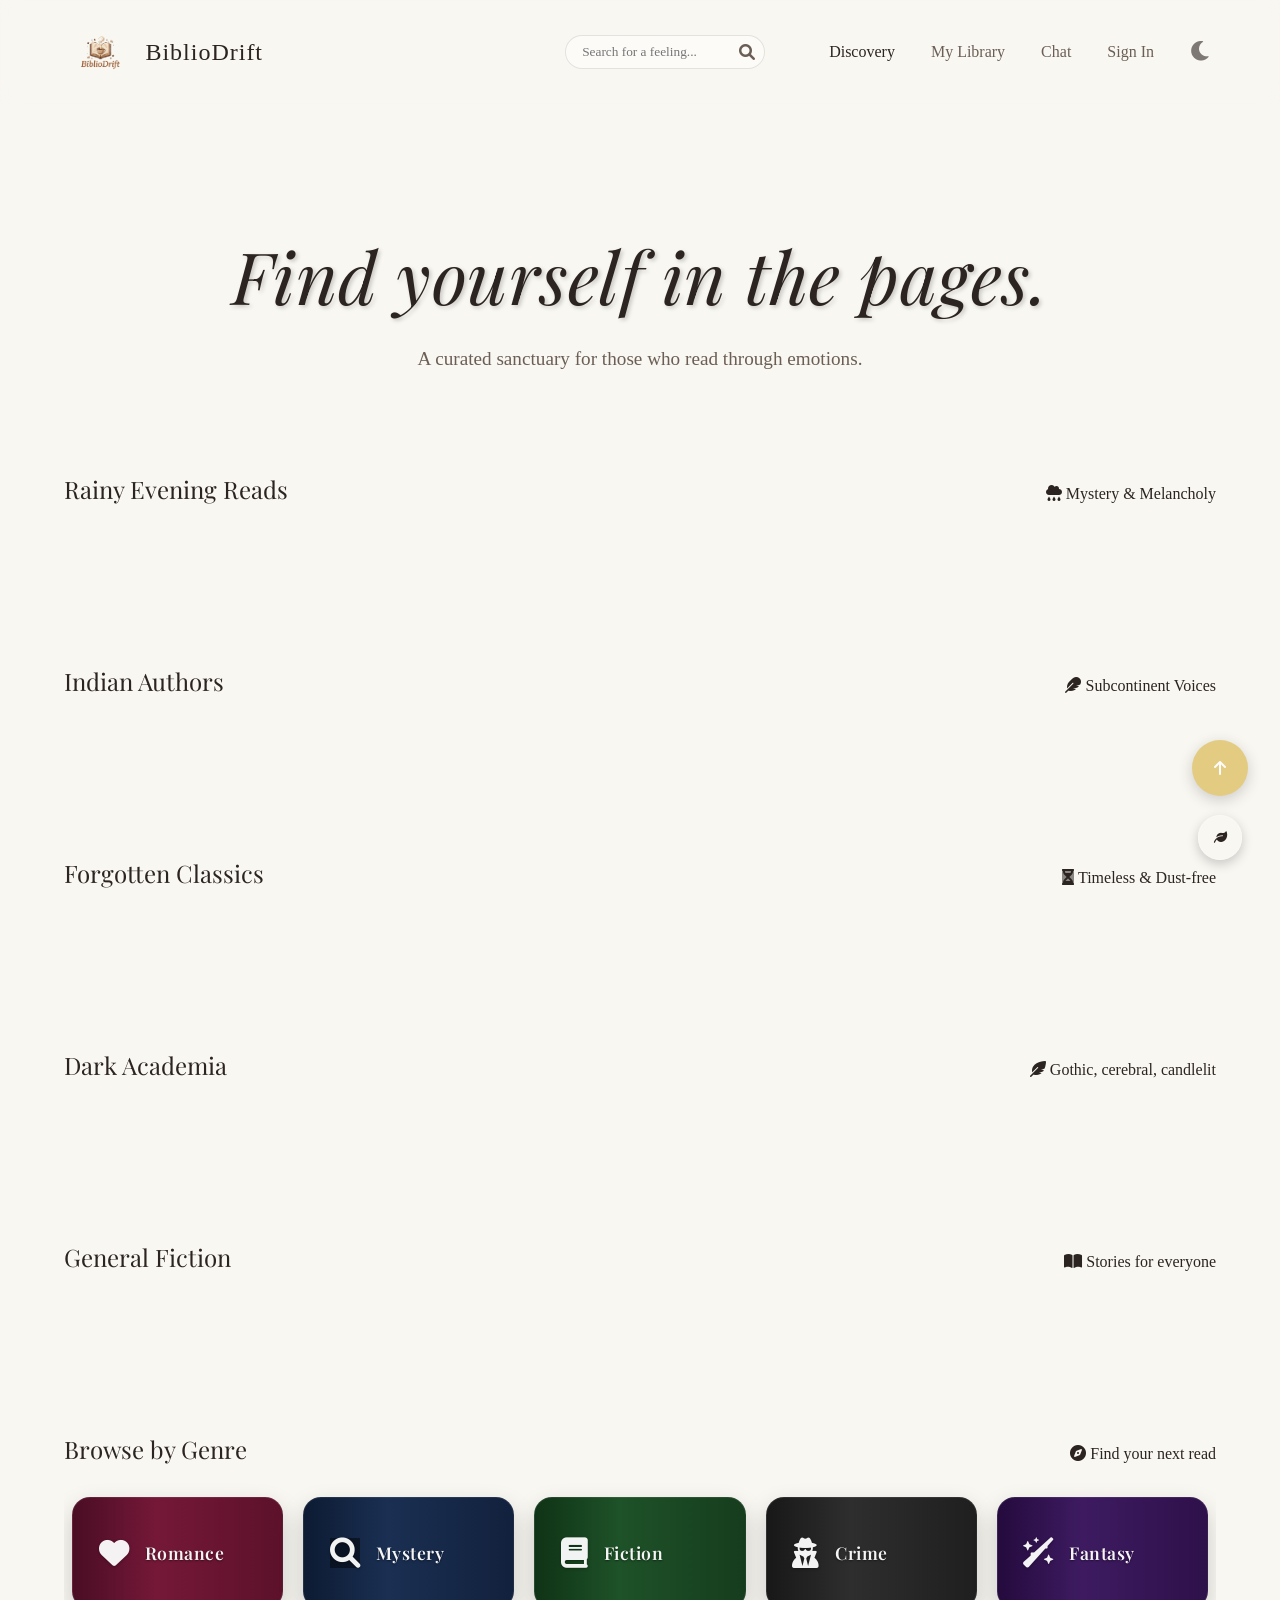
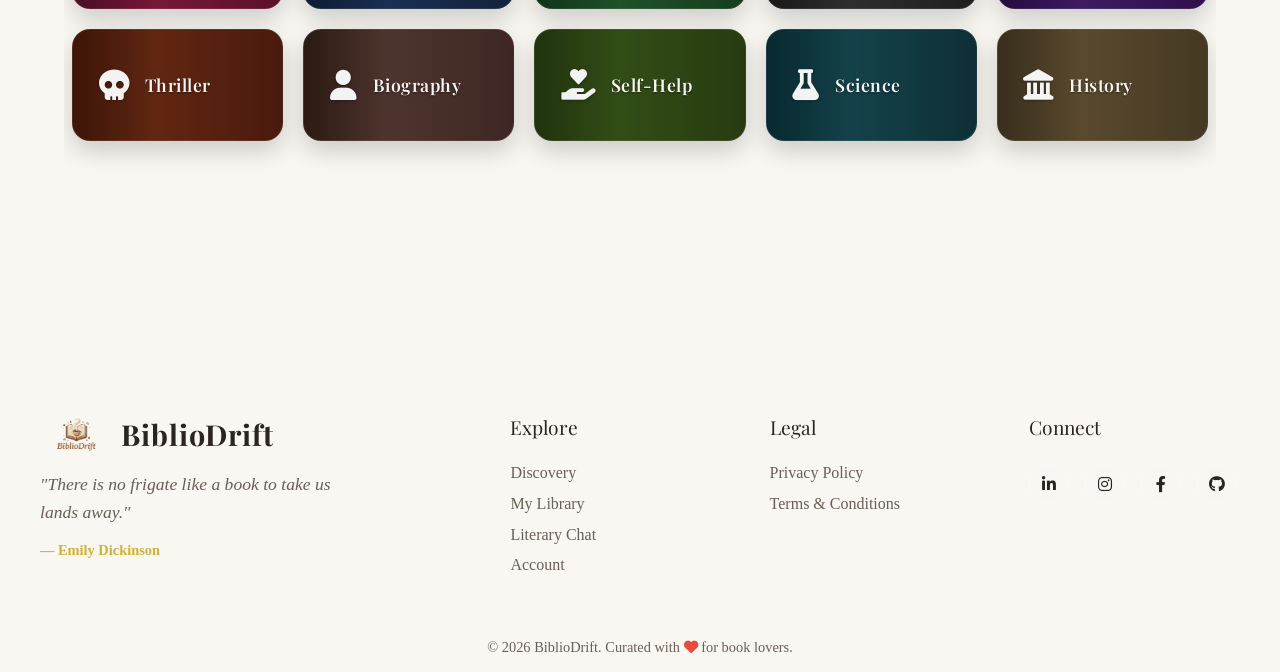
==== commit 1cba2361: "Merge remote-tracking branch 'upstream/main' into feature-spotify-mood-playlists" ====
--- a/frontend/pages/index.html
+++ b/frontend/pages/index.html
@@ -203,51 +203,11 @@
   </main>
 
 
-
-
-  <!-- Enhanced Footer -->
-  <footer class="main-footer">
-    <div class="footer-container">
-      <div class="footer-brand">
-        <a href="index.html" class="logo">
-          <img style="height: 40px" src="../assets/images/biblioDrift_favicon.png" alt="BiblioDrift Logo"> BiblioDrift
-        </a>
-        <p class="footer-tagline">"There is no frigate like a book to take us lands away."</p>
-        <p class="footer-subtext">&mdash; Emily Dickinson</p>
-      </div>
-      <div class="footer-nav">
-        <h3>Explore</h3>
-        <ul>
-          <li><a href="index.html">Discovery</a></li>
-          <li><a href="library.html">My Library</a></li>
-          <li><a href="chat.html">Literary Chat</a></li>
-        </ul>
-      </div>
-      <div class="footer-legal">
-        <h3>Legal</h3>
-        <ul>
-          <li><a href="privacy-policy.html">Privacy Policy</a></li>
-          <li><a href="terms-and-conditions.html">Terms & Conditions</a></li>
-        </ul>
-      </div>
-      <div class="footer-social">
-        <h3>Connect</h3>
-        <div class="social-icons">
-          <a href="https://www.linkedin.com/in/devanshi5malhotra/" target="_blank" rel="noopener noreferrer" title="LinkedIn"><i class="fab fa-linkedin-in"></i></a>
-          <a href="#" title="Instagram"><i class="fab fa-instagram"></i></a>
-          <a href="https://github.com/devanshi14malhotra/BiblioDrift" target="_blank" rel="noopener noreferrer"
-            title="GitHub"><i class="fa-brands fa-github"></i></a>
-        </div>
-      </div>
-    </div>
-    <div class="footer-bottom">
-      <p>&copy; 2026 BiblioDrift. Curated with <i class="fa-solid fa-heart"></i> for book lovers.</p>
-    </div>
-  </footer>
-
+<!--The footer is being called usingt footer.js.-->
   <script src="../js/config.js"></script>
   <script src="../js/app.js"></script>
   <script src="../js/book-preview.js"></script>
+  <script src="../js/footer.js"></script>
   <script src="../script/header-scroll.js"></script>
 
 
--- a/frontend/css/style.css
+++ b/frontend/css/style.css
@@ -1,4 +1,13 @@
 :root {
+    /* Fix: WCAG AA Contrast Floor - Issue #534 */
+.glass-panel,
+.book-tooltip,
+.book-detail-modal,
+[class*="glass"] {
+    background: rgba(0, 0, 0, 0.45) !important;
+    backdrop-filter: blur(12px);
+    -webkit-backdrop-filter: blur(12px);
+}
     /* Day Theme (Default) */
     --bg-color: #f9f7f2;
     --header-bg: rgba(249, 247, 242, 0.8);
@@ -25,17 +34,6 @@
     --book-height: 240px;
     --book-thick: 40px;
 }
-
-/* Fix: WCAG AA Contrast Floor - Issue #534 */
-.glass-panel,
-.book-tooltip,
-.book-detail-modal,
-[class*="glass"] {
-    background: rgba(0, 0, 0, 0.45) !important;
-    backdrop-filter: blur(12px);
-    -webkit-backdrop-filter: blur(12px);
-}
-
 
 [data-theme="night"] {
     /* Night Theme (Dark Wood) */
@@ -306,12 +304,12 @@
 }
 
 .section-header {
-    margin: 0 1rem 0.5rem 1rem;
+    margin-: 0 1rem 0.5rem 1rem;
     display: flex;
     justify-content: space-between;
     align-items: baseline;
     flex-wrap: wrap;
-    gap: 1rem ;
+    gap: 1rem
     justify-content: space-between;
     align-items: baseline;
 }
@@ -494,23 +492,59 @@
     margin-bottom: 1rem;
 }
 
+/* Read details Button */
+.read-details-btn {
+    background-color: #3e2723; 
+    color: #fffdf9;
+    border: 1px solid var(--accent-gold);
+    padding: 6px 16px; 
+    border-radius: 6px;
+    font-family: 'Playfair Display', 'Georgia', serif;
+    font-size: 0.82rem;
+    cursor: pointer;
+    display: flex;
+    align-items: center;
+    justify-content: center;
+    gap: 6px; 
+    margin: 8px auto 14px auto;
+    width: 96%; 
+    box-shadow: 0 3px 6px rgba(0, 0, 0, 0.15);
+    transition: background-color 0.2s ease-in-out;
+    white-space: nowrap; 
+}
+
+.read-details-btn:hover {
+    background-color: #5d4037;
+}
+
+.book__face--back .book-actions {
+    justify-content: space-around;
+    padding: 0 10px;
+    width: 100%;
+    margin-bottom: -6px;
+}
+
 .book-actions {
     display: flex;
-    gap: 0.5rem;
+    gap: 0.35rem;
+    justify-content: center;
+    align-items: center;
+    width: 100%;
 }
 
 .btn-icon {
     border: none;
     background: none;
     cursor: pointer;
-    font-size: 1.2rem;
+    font-size: 1rem;
+    padding: 0.15rem 0.25rem;
     opacity: 0.6;
-    transition: opacity 0.2s;
+    transition: opacity 0.2s, transform 0.12s;
 }
 
 .btn-icon:hover {
     opacity: 1;
-    transform: scale(1.1);
+    transform: scale(1.08);
 }
 
 /* --- Virtual Shelves --- */
@@ -835,19 +869,10 @@
     animation: fadeIn 0.5s ease;
 }
 
-.view-toggles {
-    margin-top: 1.5rem;
-    display: flex;
-    justify-content: center;
-    gap: 1rem;
-    width: 100%;
-}
-
 .view-toggles button {
     cursor: pointer;
     transition: all 0.3s ease;
 }
-
 
 .view-toggles .active-view {
     box-shadow: 0 4px 15px rgba(0, 0, 0, 0.2);
@@ -1117,7 +1142,27 @@
     gap: 1rem;
 }
 
-
+.btn-primary {
+    background: var(--text-main);
+    color: var(--bg-color);
+    border: none;
+    padding: 1rem 2rem;
+    border-radius: 30px;
+    font-family: "Georgia", serif;
+    font-size: 1.1rem;
+    cursor: pointer;
+    transition: all 0.3s;
+    display: flex;
+    align-items: center;
+    gap: 0.8rem;
+}
+
+.btn-primary:hover {
+    background: var(--accent-gold);
+    color: #fff;
+    transform: translateY(-2px);
+    box-shadow: 0 5px 15px rgba(0, 0, 0, 0.1);
+}
 
 /* Responsive Modal */
 @media (max-width: 768px) {
@@ -1769,15 +1814,12 @@
 
 /* ===== GENRE SECTION STYLES ===== */
 .genre-grid {
-    display: grid;
-    grid-template-columns: repeat(4, 1fr);
-    gap: 1.5rem;
-    padding: 2rem 1rem;
-    width: 100%;
-    max-width: 100%;
-    overflow-x: hidden;
-}
-
+display: grid;
+   
+    grid-template-columns: repeat(auto-fill, minmax(180px, 1fr));
+    gap: 1.25rem;
+    padding: 2rem 0.5rem
+}
 
 /* Genre Card - Vintage Book Spine Look */
 /* Genre Card - Compact Vintage Rectangular Look */
@@ -1787,19 +1829,20 @@
     /* Horizontal layout */
     align-items: center;
     justify-content: flex-start;
-    padding: 1.25rem 1.75rem;
+    gap: 1rem;
+    padding: 1.35rem 1.6rem;
     cursor: pointer;
     transition: all 0.3s cubic-bezier(0.23, 1, 0.32, 1);
 
     /* Rectangular Shape */
-    border-radius: 8px;
-    box-shadow: 0 4px 10px rgba(0, 0, 0, 0.2);
-
-    height: 100px;
+    border-radius: 18px;
+    box-shadow: 0 10px 24px rgba(0, 0, 0, 0.18);
+
+    min-height: 112px;
     position: relative;
     overflow: hidden;
-    border: 1px solid rgba(0, 0, 0, 0.1);
-    gap: 1.5rem;
+    border: 1px solid rgba(255, 255, 255, 0.08);
+    backdrop-filter: blur(10px);
 }
 
 /* Remove gold lines for cleaner small look */
@@ -1809,7 +1852,7 @@
 }
 
 .genre-card i {
-    font-size: 1.8rem;
+    font-size: 1.9rem;
     margin-bottom: 0;
     margin-right: 0;
     color: rgba(255, 255, 255, 0.95);
@@ -1832,11 +1875,12 @@
     writing-mode: horizontal-tb;
     /* Horizontal Text */
     transform: none;
+    line-height: 1.2;
 }
 
 .genre-card:hover {
-    transform: translateY(-5px);
-    box-shadow: 0 8px 20px rgba(0, 0, 0, 0.3);
+    transform: translateY(-6px);
+    box-shadow: 0 16px 30px rgba(0, 0, 0, 0.28);
     z-index: 10;
 }
 
@@ -2045,18 +2089,20 @@
 /* Genre Responsive */
 @media (max-width: 900px) {
     .genre-grid {
-        grid-template-columns: repeat(3, 1fr);
+        grid-template-columns: repeat(auto-fit, minmax(160px, 1fr));
     }
 }
 
 @media (max-width: 600px) {
     .genre-grid {
-        grid-template-columns: repeat(2, 1fr);
-        gap: 0.75rem;
+        grid-template-columns: repeat(auto-fit, minmax(140px, 1fr));
+        gap: 0.9rem;
     }
 
     .genre-card {
-        padding: 1.25rem 0.75rem;
+        min-height: 96px;
+        padding: 1rem 1rem;
+        gap: 0.85rem;
     }
 
     .genre-card i {
@@ -4112,67 +4158,17 @@
 
 .btn-primary {
     background-color: var(--wood-dark);
-    color: var(--paper-color);
+    color: #fff;
     padding: 0.8rem 1.5rem;
-    border-radius: 20px;
+    border-radius: 4px;
     font-family: 'Playfair Display', serif;
     text-decoration: none;
-    border: 1px solid var(--wood-dark);
-    transition: all 0.4s ease;
-    cursor: pointer;
-    display: inline-flex;
-    align-items: center;
-    justify-content: center;
-    gap: 0.5rem;
+    transition: background-color 0.3s;
 }
 
 .btn-primary:hover {
     background-color: var(--wood-light);
-    border-color: var(--wood-light);
-    transform: translateY(-2px);
-    box-shadow: 0 5px 15px rgba(0, 0, 0, 0.2);
-}
-
-.btn-secondary {
-    background-color: var(--paper-color);
-    color: var(--wood-dark);
-    padding: 0.8rem 1.5rem;
-    border-radius: 20px;
-    font-family: 'Playfair Display', serif;
-    text-decoration: none;
-    border: 1px solid var(--glass-border);
-    transition: all 0.4s ease;
-    cursor: pointer;
-    display: inline-flex;
-    align-items: center;
-    justify-content: center;
-    gap: 0.5rem;
-    backdrop-filter: blur(5px);
-}
-
-.btn-secondary:hover {
-    background-color: var(--paper-color);
-    filter: brightness(1.1);
-    border-color: var(--accent-gold);
-    transform: translateY(-2px);
-    box-shadow: 0 0 15px rgba(252, 203, 78, 0.2);
-}
-
-
-/* Antigravity Floating Animation */
-.antigravity-float {
-    animation: antigravity 4s ease-in-out infinite;
-}
-
-@keyframes antigravity {
-    0%, 100% {
-        transform: translateY(0);
-    }
-    50% {
-        transform: translateY(-4px);
-    }
-}
-
+}
 
 .btn-outline {
     background-color: transparent;
@@ -4667,1002 +4663,10 @@
 input:checked+.slider:before {
     transform: translateX(14px);
 }
-html[data-theme="night"] .glass-overlay,
-body.night-mode .glass-overlay,
-[data-theme="night"] .glass-overlay {
-    background-color: #1e140c !important;
-    border: 1px solid rgba(255, 255, 255, 0.1) !important;
-}
-
-html[data-theme="night"] .tooltip-title,
-body.night-mode .tooltip-title {
-    color: #ffffff !important;
-}
-
-html[data-theme="night"] .tooltip-author,
-body.night-mode .tooltip-author {
-    color: #cccccc !important;
-}
-
-
-.footer-logo {
-  height: 40px;
-  width: auto;
-}
-
-.logo {
-  display: flex;
-  align-items: center;
-  gap: 0.6rem;
-  font-size: 1.3rem;
-  font-weight: bold;
-}
-
-.main-footer {
- 
-  padding: 4rem 2rem 1rem;
-}
-
-.footer-container {
-  display: grid;
-  grid-template-columns: repeat(auto-fit, minmax(220px, 1fr));
-  gap: 2rem;
-}
-
-.footer-container a {
- 
-  text-decoration: none;
-  transition: color 0.3s ease;
-}
-
-
-
-.social-icons {
-  display: flex;
-  gap: 1rem;
-}
-
-.footer-bottom {
-  text-align: center;
-  margin-top: 3rem;
-  padding-top: 1rem;
-  border-top: 1px solid #374151;
-}
-
-/* ============================================================ */
-/* READING PROGRESS TRACKING SYSTEM                            */
-/* ============================================================ */
-
-/* --- Spine progress indicator (library.html 3D view) --- */
-.spine-progress-indicator {
-    position: absolute;
-    bottom: 0;
-    left: 0;
-    width: 100%;
-    height: 100%;
-    pointer-events: none;
-    overflow: hidden;
-    border-radius: 2px 4px 4px 2px;
-    z-index: 2;
-}
-
-.spine-progress-fill {
-    position: absolute;
-    bottom: 0;
-    left: 0;
-    width: 100%;
-    background: rgba(212, 175, 55, 0.45);
-    transition: height 0.4s ease;
-    border-radius: 0 0 2px 2px;
-}
-
-/* Finished badge on spine */
-.spine-finished-badge {
-    position: absolute;
-    bottom: 8px;
-    left: 50%;
-    transform: translateX(-50%);
-    color: #4caf50;
-    font-size: 0.75rem;
-    text-shadow: 0 1px 3px rgba(0, 0, 0, 0.5);
-    pointer-events: none;
-    z-index: 3;
-}
-
-/* --- Tooltip progress bar --- */
-.tooltip-progress {
-    margin-top: 0.5rem;
-    padding-top: 0.5rem;
-    border-top: 1px solid rgba(0, 0, 0, 0.08);
-}
-
-[data-theme="night"] .tooltip-progress {
-    border-top-color: rgba(255, 255, 255, 0.08);
-}
-
-.tooltip-progress-bar-track {
-    width: 100%;
-    height: 6px;
-    background: rgba(0, 0, 0, 0.1);
-    border-radius: 3px;
-    overflow: hidden;
-    margin-bottom: 4px;
-}
-
-[data-theme="night"] .tooltip-progress-bar-track {
-    background: rgba(255, 255, 255, 0.1);
-}
-
-.tooltip-progress-bar-fill {
-    height: 100%;
-    background: linear-gradient(90deg, var(--accent-gold), #e6c44a);
-    border-radius: 3px;
-    transition: width 0.3s ease;
-}
-
-.tooltip-progress-label {
-    font-size: 0.75rem;
-    color: var(--text-muted);
-}
-
-/* --- Modal progress tracker --- */
-.reading-progress-tracker {
-    background: #fdfaf5;
-    border: 1px solid rgba(212, 175, 55, 0.25);
-    border-radius: 12px;
-    padding: 1.2rem 1.4rem;
-    margin-top: 0.75rem;
-    width: 100%;
-}
-
-[data-theme="night"] .reading-progress-tracker {
-    background: rgba(255, 255, 255, 0.04);
-    border-color: rgba(212, 175, 55, 0.2);
-}
-
-.progress-tracker-header {
-    display: flex;
-    align-items: center;
-    gap: 0.6rem;
-    margin-bottom: 0.9rem;
-    color: var(--wood-dark);
-}
-
-[data-theme="night"] .progress-tracker-header {
-    color: var(--accent-gold);
-}
-
-.progress-tracker-header i {
-    color: var(--accent-gold);
-    font-size: 1rem;
-}
-
-.progress-tracker-title {
-    font-family: 'Playfair Display', serif;
-    font-size: 1rem;
-    font-weight: 600;
-    flex: 1;
-}
-
-.progress-percent-badge {
-    background: var(--accent-gold);
-    color: #2c2420;
-    font-size: 0.8rem;
-    font-weight: 700;
-    padding: 2px 10px;
-    border-radius: 20px;
-    min-width: 44px;
-    text-align: center;
-}
-
-/* Mode toggle buttons */
-.progress-mode-toggle {
-    display: flex;
-    gap: 0.4rem;
-    margin-bottom: 0.9rem;
-}
-
-.progress-mode-btn {
-    flex: 1;
-    padding: 0.35rem 0.6rem;
-    border: 1px solid var(--input-border);
-    border-radius: 8px;
-    background: var(--input-bg);
-    color: var(--text-muted);
-    font-family: 'Georgia', serif;
-    font-size: 0.8rem;
-    cursor: pointer;
-    transition: all 0.3s ease;
-}
-
-.progress-mode-btn.active {
-    background: var(--accent-gold);
-    color: #2c2420;
-    border-color: var(--accent-gold);
-    font-weight: 600;
-}
-
-.progress-mode-btn:hover:not(.active) {
-    border-color: var(--accent-gold);
-    color: var(--text-main);
-}
-
-/* Percentage slider group */
-.progress-input-group {
-    margin-bottom: 0.75rem;
-}
-
-.progress-range-slider {
-    width: 100%;
-    accent-color: var(--accent-gold);
-    cursor: pointer;
-    margin-bottom: 0.4rem;
-    height: 4px;
-}
-
-.progress-bar-track {
-    width: 100%;
-    height: 8px;
-    background: rgba(0, 0, 0, 0.08);
-    border-radius: 4px;
-    overflow: hidden;
-    margin-bottom: 0.3rem;
-}
-
-[data-theme="night"] .progress-bar-track {
-    background: rgba(255, 255, 255, 0.1);
-}
-
-.progress-bar-fill {
-    height: 100%;
-    background: linear-gradient(90deg, var(--accent-gold), #e6c44a);
-    border-radius: 4px;
-    transition: width 0.25s ease;
-}
-
-.progress-range-labels {
-    display: flex;
-    justify-content: space-between;
-    font-size: 0.72rem;
-    color: var(--text-muted);
-}
-
-/* Pages input group */
-.pages-input-row {
-    display: flex;
-    align-items: flex-end;
-    gap: 0.6rem;
-}
-
-.pages-field {
-    display: flex;
-    flex-direction: column;
-    gap: 0.25rem;
-    flex: 1;
-}
-
-.pages-field label {
-    font-size: 0.72rem;
-    color: var(--text-muted);
-    text-transform: uppercase;
-    letter-spacing: 0.5px;
-}
-
-.pages-number-input {
-    width: 100%;
-    padding: 0.4rem 0.6rem;
-    border: 1px solid var(--input-border);
-    border-radius: 8px;
-    background: var(--input-bg);
-    color: var(--text-main);
-    font-family: 'Georgia', serif;
-    font-size: 0.9rem;
-    text-align: center;
-    outline: none;
-    transition: border-color 0.2s;
-}
-
-.pages-number-input:focus {
-    border-color: var(--accent-gold);
-}
-
-.pages-divider {
-    font-size: 0.85rem;
-    color: var(--text-muted);
-    padding-bottom: 0.5rem;
-    flex-shrink: 0;
-}
-
-/* Save button */
-.progress-save-btn {
-    width: 100%;
-    padding: 0.6rem 1rem;
-    background: var(--wood-dark);
-    color: #fff;
-    border: none;
-    border-radius: 10px;
-    font-family: 'Georgia', serif;
-    font-size: 0.9rem;
-    cursor: pointer;
-    display: flex;
-    align-items: center;
-    justify-content: center;
-    gap: 0.5rem;
-    transition: all 0.25s ease;
-    margin-top: 0.25rem;
-}
-
-.progress-save-btn:hover:not(:disabled) {
-    background: var(--accent-gold);
-    color: #2c2420;
-    transform: translateY(-1px);
-    box-shadow: 0 4px 12px rgba(212, 175, 55, 0.3);
-}
-
-.progress-save-btn:disabled {
-    opacity: 0.6;
-    cursor: not-allowed;
-}
-
-/* --- Profile page: reading progress overview --- */
-.reading-progress-overview {
-    background: var(--book-bg);
-    border-radius: 16px;
-    padding: 2rem;
-    box-shadow: var(--shadow-soft);
-    border: 1px solid var(--glass-border);
-}
-
-.reading-progress-overview h2 {
-    font-family: 'Playfair Display', serif;
-    font-size: 1.5rem;
-    color: var(--text-main);
-    margin-bottom: 1.5rem;
-    display: flex;
-    align-items: center;
-    gap: 0.6rem;
-}
-
-.reading-progress-overview h2 i {
-    color: var(--accent-gold);
-}
-
-.progress-overview-grid {
-    display: grid;
-    grid-template-columns: repeat(auto-fill, minmax(260px, 1fr));
-    gap: 1.25rem;
-}
-
-.progress-overview-card {
-    display: flex;
-    gap: 1rem;
-    background: var(--glass-bg);
-    border: 1px solid var(--glass-border);
-    border-radius: 12px;
-    padding: 1rem;
-    transition: transform 0.2s ease, box-shadow 0.2s ease;
-}
-
-.progress-overview-card:hover {
-    transform: translateY(-3px);
-    box-shadow: 0 8px 20px rgba(0, 0, 0, 0.1);
-    border-color: var(--accent-gold);
-}
-
-.progress-card-cover {
-    width: 56px;
-    height: 80px;
-    border-radius: 4px;
-    overflow: hidden;
-    flex-shrink: 0;
-    background: var(--wood-light);
-    display: flex;
-    align-items: center;
-    justify-content: center;
-    color: rgba(255, 255, 255, 0.6);
-    font-size: 1.5rem;
-    box-shadow: 3px 3px 8px rgba(0, 0, 0, 0.15);
-}
-
-.progress-card-cover img {
-    width: 100%;
-    height: 100%;
-    object-fit: cover;
-}
-
-.progress-card-info {
-    flex: 1;
-    min-width: 0;
-    display: flex;
-    flex-direction: column;
-    gap: 0.3rem;
-}
-
-.progress-card-title {
-    font-family: 'Playfair Display', serif;
-    font-size: 0.95rem;
-    font-weight: 600;
-    color: var(--text-main);
-    white-space: nowrap;
-    overflow: hidden;
-    text-overflow: ellipsis;
-}
-
-.progress-card-author {
-    font-size: 0.8rem;
-    color: var(--text-muted);
-    font-style: italic;
-    white-space: nowrap;
-    overflow: hidden;
-    text-overflow: ellipsis;
-}
-
-.progress-card-bar-wrap {
-    display: flex;
-    align-items: center;
-    gap: 0.5rem;
-    margin-top: 0.25rem;
-}
-
-.progress-card-bar-track {
-    flex: 1;
-    height: 6px;
-    background: rgba(0, 0, 0, 0.08);
-    border-radius: 3px;
-    overflow: hidden;
-}
-
-[data-theme="night"] .progress-card-bar-track {
-    background: rgba(255, 255, 255, 0.1);
-}
-
-.progress-card-bar-fill {
-    height: 100%;
-    background: linear-gradient(90deg, var(--accent-gold), #e6c44a);
-    border-radius: 3px;
-    transition: width 0.3s ease;
-}
-
-.progress-card-pct {
-    font-size: 0.75rem;
-    font-weight: 700;
-    color: var(--accent-gold);
-    min-width: 32px;
-    text-align: right;
-}
-
-.progress-card-quick-update {
-    display: flex;
-    align-items: center;
-    gap: 0.4rem;
-    margin-top: 0.3rem;
-}
-
-.progress-card-slider {
-    flex: 1;
-    accent-color: var(--accent-gold);
-    cursor: pointer;
-    height: 4px;
-}
-
-.progress-card-save-btn {
-    width: 28px;
-    height: 28px;
-    border-radius: 50%;
-    border: 1px solid var(--glass-border);
-    background: var(--glass-bg);
-    color: var(--text-muted);
-    cursor: pointer;
-    display: flex;
-    align-items: center;
-    justify-content: center;
-    font-size: 0.75rem;
-    transition: all 0.2s ease;
-    flex-shrink: 0;
-}
-
-.progress-card-save-btn:hover:not(:disabled) {
-    background: var(--accent-gold);
-    color: #2c2420;
-    border-color: var(--accent-gold);
-}
-
-.progress-card-save-btn:disabled {
-    opacity: 0.5;
-    cursor: not-allowed;
-}
-
-@media (max-width: 600px) {
-    .progress-overview-grid {
-        grid-template-columns: 1fr;
-    }
-
-    .reading-progress-tracker {
-        padding: 1rem;
-    }
-
-    .pages-input-row {
-        flex-wrap: wrap;
-    }
-
-    .pages-divider {
-        display: none;
-    }
-}
-
-
-/* ============================================================ */
-/* IN-APP BOOK PREVIEW MODAL (Google Books Embedded Viewer)    */
-/* ============================================================ */
-
-/* Backdrop overlay — hidden by default, shown via .active */
-.book-preview-modal {
-    display: none;
-    position: fixed;
-    inset: 0;
-    width: 100vw;
-    height: 100vh;
-    background: rgba(0, 0, 0, 0.78);
-    backdrop-filter: blur(6px);
-    -webkit-backdrop-filter: blur(6px);
-    z-index: 30000;   /* above all other modals */
-    align-items: center;
-    justify-content: center;
-    overflow: hidden;
-}
-
-.book-preview-modal.active {
-    display: flex;
-}
-
-/* Inner panel */
-.preview-modal-inner {
-    background: var(--bg-color);
-    border-radius: 20px;
-    width: min(92vw, 960px);
-    height: min(90vh, 780px);
-    display: flex;
-    flex-direction: column;
-    overflow: hidden;
-    box-shadow:
-        0 32px 80px rgba(0, 0, 0, 0.5),
-        0 8px 24px rgba(0, 0, 0, 0.3);
-    border: 1px solid var(--glass-border);
-    position: relative;
-    animation: previewModalIn 0.3s cubic-bezier(0.23, 1, 0.32, 1);
-}
-
-@keyframes previewModalIn {
-    from { opacity: 0; transform: scale(0.94) translateY(16px); }
-    to   { opacity: 1; transform: scale(1)    translateY(0);    }
-}
-
-/* Header */
-.preview-modal-header {
-    display: flex;
-    align-items: center;
-    justify-content: space-between;
-    padding: 1rem 1.5rem;
-    border-bottom: 1px solid var(--glass-border);
-    background: var(--header-bg);
-    flex-shrink: 0;
-    gap: 1rem;
-}
-
-.preview-modal-title-wrap {
-    display: flex;
-    align-items: center;
-    gap: 0.6rem;
-    min-width: 0;
-    flex: 1;
-}
-
-.preview-header-icon {
-    color: var(--accent-gold);
-    font-size: 1.1rem;
-    flex-shrink: 0;
-}
-
-.preview-modal-title {
-    font-family: 'Playfair Display', serif;
-    font-size: 1.1rem;
-    font-weight: 600;
-    color: var(--text-main);
-    white-space: nowrap;
-    overflow: hidden;
-    text-overflow: ellipsis;
-}
-
-.preview-powered-by {
-    font-size: 0.72rem;
-    color: var(--text-muted);
-    white-space: nowrap;
-    flex-shrink: 0;
-    padding: 2px 8px;
-    background: var(--glass-bg);
-    border: 1px solid var(--glass-border);
-    border-radius: 10px;
-}
-
-.preview-close-btn {
-    width: 36px;
-    height: 36px;
-    border-radius: 50%;
-    border: 1px solid var(--glass-border);
-    background: var(--glass-bg);
-    color: var(--text-muted);
-    cursor: pointer;
-    display: flex;
-    align-items: center;
-    justify-content: center;
-    font-size: 1rem;
-    flex-shrink: 0;
-    transition: all 0.2s ease;
-    position: relative;
-    z-index: 10;
-}
-
-.preview-close-btn:hover {
-    background: var(--accent-gold);
-    color: #2c2420;
-    border-color: var(--accent-gold);
-    transform: rotate(90deg);
-}
-
-/* Body */
-.preview-modal-body {
-    flex: 1;
-    position: relative;
-    overflow: hidden;
-    background: #f5f5f5;
-    min-height: 0;
-}
-
-[data-theme="night"] .preview-modal-body {
-    background: #1a1614;
-}
-
-/* Loading state */
-.preview-loading {
-    position: absolute;
-    inset: 0;
-    display: flex;
-    flex-direction: column;
-    align-items: center;
-    justify-content: center;
-    gap: 1.2rem;
-    background: var(--bg-color);
-    z-index: 2;
-}
-
-.preview-loading p {
-    color: var(--text-muted);
-    font-family: 'Georgia', serif;
-    font-style: italic;
-    font-size: 1rem;
-}
-
-.preview-loading-spinner {
-    width: 44px;
-    height: 44px;
-    border: 3px solid var(--glass-border);
-    border-top-color: var(--accent-gold);
-    border-radius: 50%;
-    animation: previewSpin 0.8s linear infinite;
-}
-
-@keyframes previewSpin {
-    to { transform: rotate(360deg); }
-}
-
-/* Viewer container — Google injects its iframe here */
-.preview-viewer-container {
-    width: 100%;
-    height: 100%;
-    position: absolute;
-    inset: 0;
-}
-
-.preview-viewer-container iframe {
-    width: 100% !important;
-    height: 100% !important;
-    border: none !important;
-    display: block !important;
-}
-
-/* Fallback state */
-.preview-fallback {
-    position: absolute;
-    inset: 0;
-    display: flex;
-    flex-direction: column;
-    align-items: center;
-    justify-content: center;
-    gap: 1rem;
-    padding: 2rem;
-    background: var(--bg-color);
-    text-align: center;
-    z-index: 2;
-}
-
-.preview-fallback-icon {
-    font-size: 3.5rem;
-    color: var(--accent-gold);
-    opacity: 0.6;
-    margin-bottom: 0.5rem;
-}
-
-.preview-fallback-title {
-    font-family: 'Playfair Display', serif;
-    font-size: 1.5rem;
-    color: var(--text-main);
-    margin: 0;
-}
-
-.preview-fallback-msg {
-    color: var(--text-muted);
-    font-size: 0.95rem;
-    line-height: 1.6;
-    max-width: 38ch;
-    margin: 0;
-}
-
-.preview-external-link {
-    display: inline-flex;
-    align-items: center;
-    gap: 0.5rem;
-    margin-top: 0.5rem;
-    padding: 0.65rem 1.4rem;
-    background: var(--accent-gold);
-    color: #2c2420;
-    border-radius: 24px;
-    font-family: 'Georgia', serif;
-    font-size: 0.9rem;
-    font-weight: 600;
-    text-decoration: none;
-    transition: all 0.25s ease;
-    box-shadow: 0 4px 12px rgba(212, 175, 55, 0.3);
-}
-
-.preview-external-link:hover {
-    background: #e6c44a;
-    transform: translateY(-2px);
-    box-shadow: 0 6px 18px rgba(212, 175, 55, 0.4);
-}
-
-/* Footer */
-.preview-modal-footer {
-    padding: 0.6rem 1.5rem;
-    border-top: 1px solid var(--glass-border);
-    background: var(--header-bg);
-    flex-shrink: 0;
-}
-
-.preview-disclaimer {
-    font-size: 0.75rem;
-    color: var(--text-muted);
-    display: flex;
-    align-items: center;
-    gap: 0.4rem;
-    margin: 0;
-}
-
-.preview-disclaimer i {
-    color: var(--accent-gold);
-    flex-shrink: 0;
-}
-
-/* Preview trigger button */
-.btn-preview {
-    display: inline-flex;
-    align-items: center;
-    gap: 0.5rem;
-    padding: 0.65rem 1.2rem;
-    background: transparent;
-    border: 1.5px solid var(--accent-gold);
-    color: var(--accent-gold);
-    border-radius: 24px;
-    font-family: 'Georgia', serif;
-    font-size: 0.9rem;
-    cursor: pointer;
-    transition: all 0.25s ease;
-    white-space: nowrap;
-}
-
-.btn-preview:hover {
-    background: var(--accent-gold);
-    color: #2c2420;
-    transform: translateY(-1px);
-    box-shadow: 0 4px 12px rgba(212, 175, 55, 0.3);
-}
-
-.btn-preview i {
-    font-size: 0.85rem;
-}
-
-/* Responsive */
-@media (max-width: 768px) {
-    .preview-modal-inner {
-        width: 100vw;
-        height: 100vh;
-        border-radius: 0;
-        border: none;
-    }
-
-    .preview-modal-header {
-        padding: 0.85rem 1rem;
-    }
-
-    .preview-powered-by {
-        display: none;
-    }
-
-    .preview-modal-footer {
-        padding: 0.5rem 1rem;
-    }
-}
-
-@media (max-width: 480px) {
-    .preview-modal-title {
-        font-size: 0.95rem;
-    }
-}
-
-
-/* ============================================================ */
-/* PWA — Install Banner & Offline Indicator                    */
-/* ============================================================ */
-
-/* Install banner — slides up from the bottom */
-#pwa-install-banner {
-    position: fixed;
-    bottom: 0;
-    left: 0;
-    right: 0;
-    background: var(--bg-color);
-    border-top: 1px solid var(--glass-border);
-    box-shadow: 0 -4px 24px rgba(0, 0, 0, 0.15);
-    padding: 0.85rem 1.25rem;
-    display: flex;
-    align-items: center;
-    justify-content: space-between;
-    gap: 1rem;
-    z-index: 40000;
-    transform: translateY(100%);
-    transition: transform 0.35s cubic-bezier(0.23, 1, 0.32, 1);
-    font-family: 'Georgia', serif;
-}
-
-#pwa-install-banner.pwa-banner-visible {
-    transform: translateY(0);
-}
-
-.pwa-banner-content {
-    display: flex;
-    align-items: center;
-    gap: 0.85rem;
-    min-width: 0;
-}
-
-.pwa-banner-icon {
-    width: 40px;
-    height: 40px;
-    border-radius: 10px;
-    flex-shrink: 0;
-    object-fit: contain;
-}
-
-.pwa-banner-text {
-    display: flex;
-    flex-direction: column;
-    gap: 0.1rem;
-    min-width: 0;
-}
-
-.pwa-banner-text strong {
-    font-size: 0.95rem;
-    color: var(--text-main);
-    white-space: nowrap;
-}
-
-.pwa-banner-text span {
-    font-size: 0.8rem;
-    color: var(--text-muted);
-    white-space: nowrap;
-}
-
-.pwa-banner-actions {
-    display: flex;
-    align-items: center;
-    gap: 0.6rem;
-    flex-shrink: 0;
-}
-
-.pwa-install-btn {
-    padding: 0.5rem 1.2rem;
-    background: var(--accent-gold);
-    color: #2c2420;
-    border: none;
-    border-radius: 20px;
-    font-family: 'Georgia', serif;
-    font-size: 0.9rem;
-    font-weight: 600;
-    cursor: pointer;
-    transition: all 0.2s ease;
-    white-space: nowrap;
-}
-
-.pwa-install-btn:hover {
-    background: #e6c44a;
-    transform: translateY(-1px);
-    box-shadow: 0 4px 12px rgba(212, 175, 55, 0.35);
-}
-
-.pwa-dismiss-btn {
-    width: 32px;
-    height: 32px;
-    border-radius: 50%;
-    border: 1px solid var(--glass-border);
-    background: var(--glass-bg);
-    color: var(--text-muted);
-    cursor: pointer;
-    display: flex;
-    align-items: center;
-    justify-content: center;
-    font-size: 0.9rem;
-    transition: all 0.2s ease;
-    flex-shrink: 0;
-}
-
-.pwa-dismiss-btn:hover {
-    background: var(--text-muted);
-    color: var(--bg-color);
-}
-
-/* Offline indicator pill — shown by pwa.js when navigator.onLine is false */
-#pwa-offline-indicator {
-    position: fixed;
-    top: 70px;
-    left: 50%;
-    transform: translateX(-50%) translateY(-8px);
-    background: #2c2420;
-    color: #f9f7f2;
-    padding: 0.4rem 1rem;
-    border-radius: 20px;
-    font-family: 'Georgia', serif;
-    font-size: 0.8rem;
-    display: flex;
-    align-items: center;
-    gap: 0.5rem;
-    z-index: 40001;
-    opacity: 0;
-    transition: opacity 0.3s ease, transform 0.3s ease;
-    pointer-events: none;
-    box-shadow: 0 4px 12px rgba(0, 0, 0, 0.25);
-}
-
-#pwa-offline-indicator.visible {
-    opacity: 1;
-    transform: translateX(-50%) translateY(0);
-}
-
-#pwa-offline-indicator i {
-    color: #e6c44a;
-}
-
-@media (max-width: 480px) {
-    #pwa-install-banner {
-        flex-direction: column;
-        align-items: flex-start;
-        gap: 0.75rem;
-        padding: 1rem;
-    }
-
-    .pwa-banner-actions {
-        width: 100%;
-        justify-content: flex-end;
-    }
-}
-
-
-
+html, body {
+  cursor: url("data:image/svg+xml;utf8,<svg xmlns='http://www.w3.org/2000/svg' width='32' height='32' viewBox='0 0 24 24'><path fill='%23cca43b' d='M4.42 20.58a1 1 0 0 0 1.41 0L15.24 11.2l-2.44-2.44L3.42 18.17a1 1 0 0 0 0 1.41zM17.36 9.08l-2.44-2.44 2.12-2.12a2 2 0 0 1 2.83 0l1.77 1.77a2 2 0 0 1 0 2.83z'/><path stroke='%23cca43b' stroke-width='1.5' d='M2 22l4-1'/></svg>") 0 24, auto !important;
+}
+*:hover {
+  cursor: pointer !important; 
+  cursor: url("data:image/svg+xml;utf8,<svg xmlns='http://www.w3.org/2000/svg' width='32' height='32' viewBox='0 0 24 24'><path fill='%23ffca3a' d='M4.42 20.58a1 1 0 0 0 1.41 0L15.24 11.2l-2.44-2.44L3.42 18.17a1 1 0 0 0 0 1.41zM17.36 9.08l-2.44-2.44 2.12-2.12a2 2 0 0 1 2.83 0l1.77 1.77a2 2 0 0 1 0 2.83z'/><path stroke='%23ffca3a' stroke-width='1.5' d='M2 22l4-1'/></svg>") 0 24, pointer !important;
+}
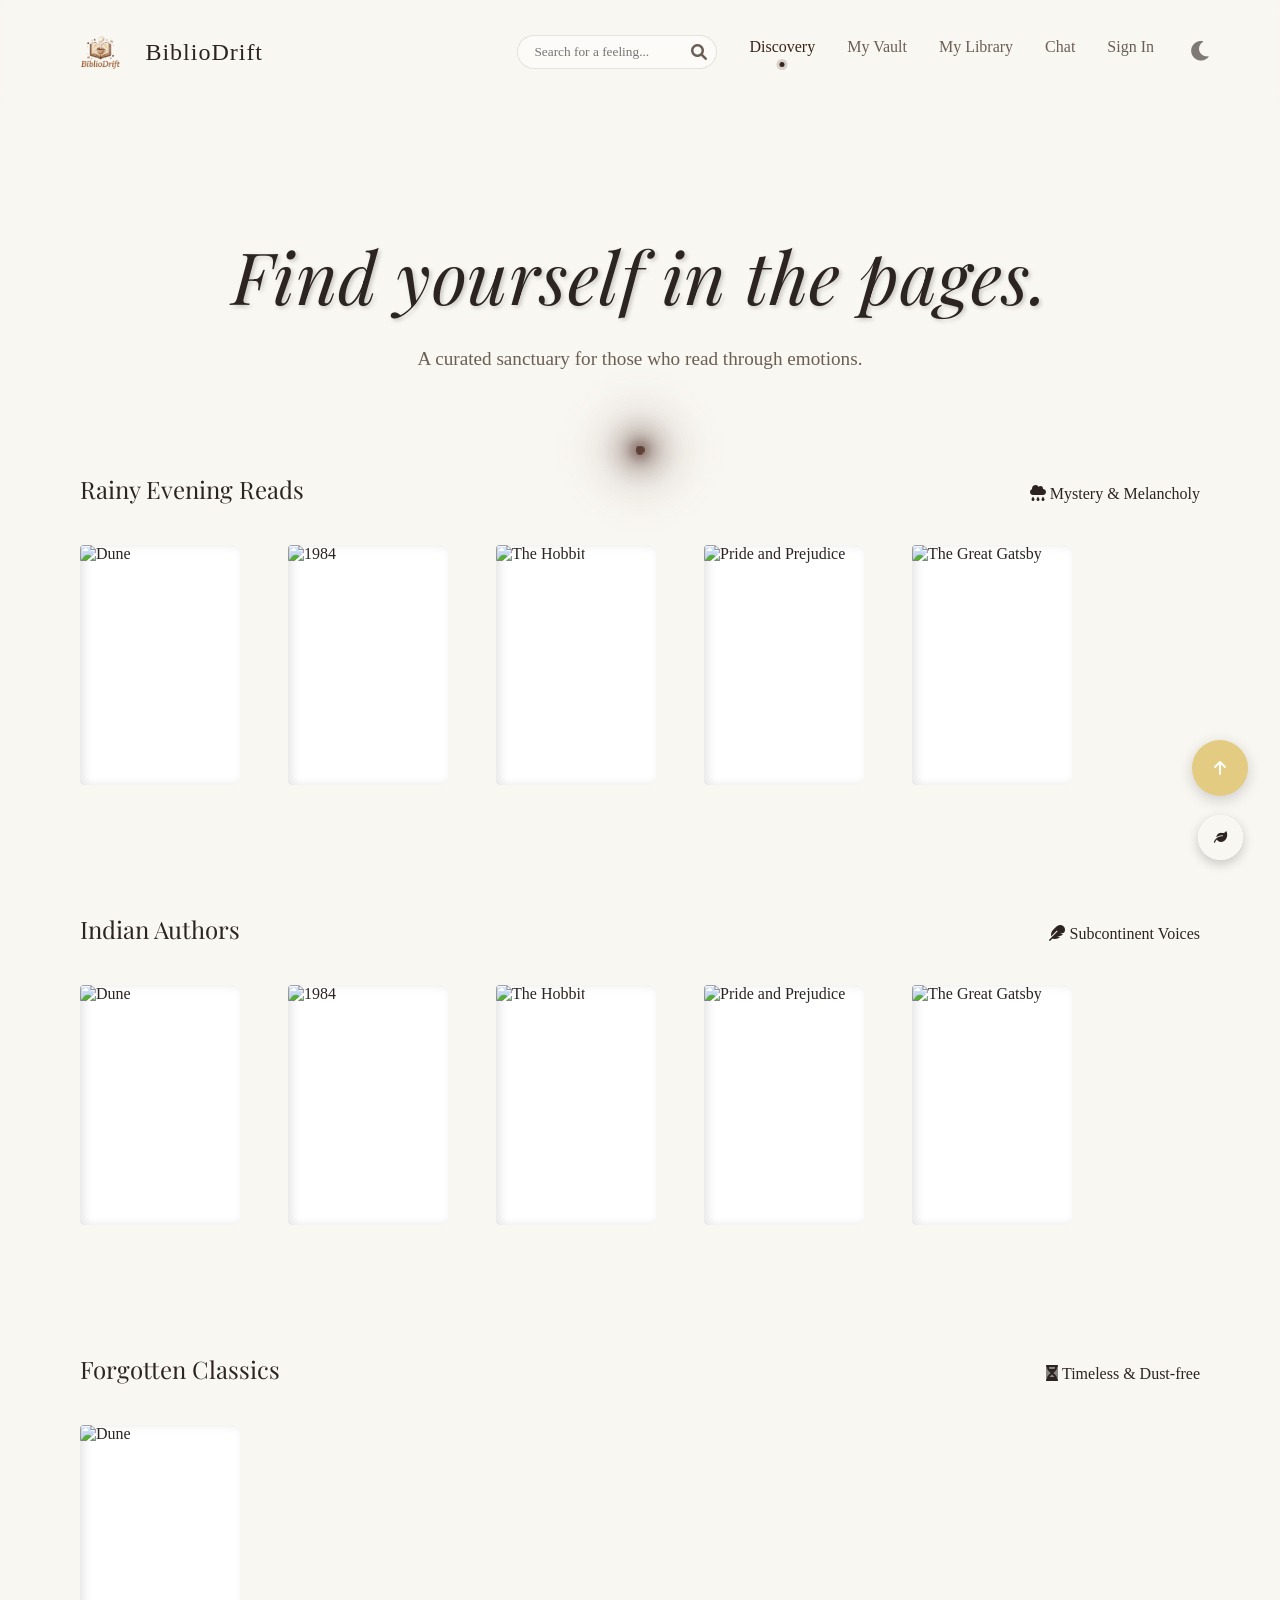
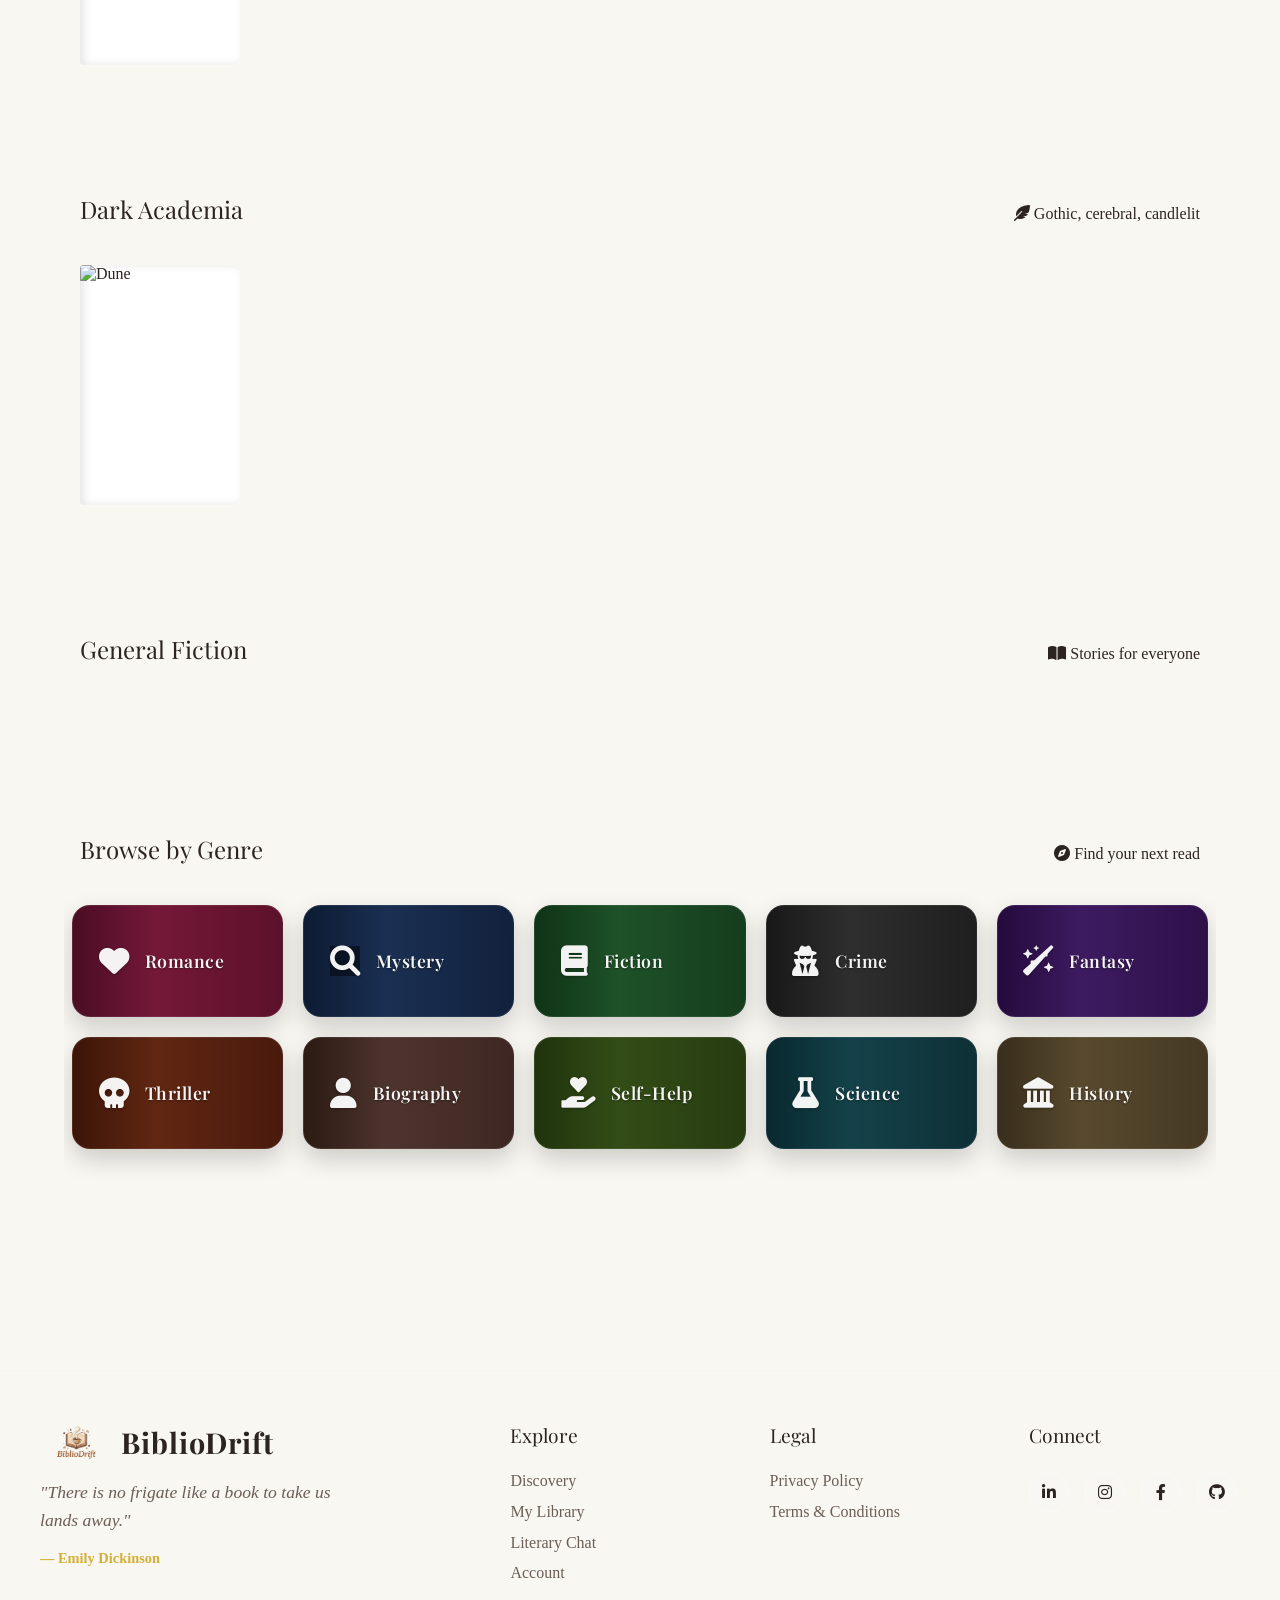
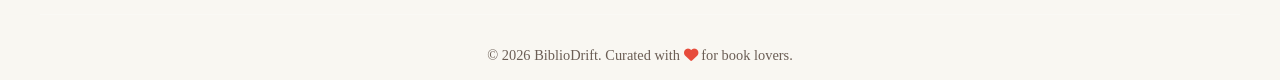
==== commit 80c42864: "Merge branch 'main' into main" ====
--- a/frontend/pages/index.html
+++ b/frontend/pages/index.html
@@ -10,21 +10,59 @@
         document.documentElement.setAttribute('data-theme', 'night');
       }
     })();
+document.addEventListener('DOMContentLoaded', function () {
+    const btn = document.getElementById('themeToggle');
+    if (!btn) {
+        console.error('themeToggle button not found');
+        return;
+    }
+
+    const icon = btn.querySelector('i');
+    const STORAGE_KEY = 'bibliodrift_theme';
+
+    function applyTheme(theme) {
+        if (theme === 'night') {
+            document.documentElement.setAttribute('data-theme', 'night');
+            if (icon) icon.className = 'fa-solid fa-sun';
+        } else {
+            document.documentElement.removeAttribute('data-theme');
+            if (icon) icon.className = 'fa-solid fa-moon';
+        }
+
+        localStorage.setItem(STORAGE_KEY, theme);
+        if (typeof restoreTheme === 'function') restoreTheme();
+        console.log('Theme applied:', theme);
+    }
+
+    // Load saved theme
+    const savedTheme = localStorage.getItem(STORAGE_KEY) || 'light';
+    applyTheme(savedTheme);
+
+    // Toggle on click
+    btn.addEventListener('click', function () {
+        const current =
+            document.documentElement.getAttribute('data-theme') === 'night'
+                ? 'night'
+                : 'light';
+
+        const next = current === 'night' ? 'light' : 'night';
+        applyTheme(next);
+    });
+});
   </script>
   <script src="https://unpkg.com/dexie/dist/dexie.js"></script>
-
   <script src="../js/db.js"></script>
 
-  <script src="../js/app.js"></script>
+  <!-- <script src="../js/app.js"></script> -->
   <script src="../js/library-3d.js"></script>
-  <script src="https://unpkg.com/dexie/dist/dexie.js"></script>
   <meta name="viewport" content="width=device-width, initial-scale=1.0" />
   <!-- Added SEO meta description to improve search engine discoverability and click-through rates -->
   <meta name="description" content="BiblioDrift — Discover books by mood, track your reading journey, and get AI-powered recommendations." />
   <title>BiblioDrift | Find yourself in the pages</title>
   <link rel="stylesheet" href="../css/style.css" />
   <link rel="stylesheet" href="../css/keyboard-shortcuts.css" />
-  <link rel="manifest" href="/manifest.json">
+  <link rel="stylesheet" href="../css/pwa.css">
+  <link rel="manifest" href="../manifest.json">
   <!-- Fonts -->
   <link rel="preconnect" href="https://fonts.googleapis.com" />
   <link rel="preconnect" href="https://fonts.gstatic.com" crossorigin />
@@ -37,7 +75,6 @@
   <script src="https://cdn.jsdelivr.net/npm/dompurify@3.0.6/dist/purify.min.js"></script>
   <link rel="icon" href="../assets/images/biblioDrift_favicon.png" type="image/png">
   <!-- PWA -->
-  <link rel="manifest" href="/manifest.json">
   <meta name="theme-color" content="#2c2420">
   <meta name="apple-mobile-web-app-capable" content="yes">
   <meta name="apple-mobile-web-app-status-bar-style" content="black-translucent">
@@ -46,6 +83,10 @@
 </head>
 
 <body>
+  <div id="sc-glow-outer"></div>
+  <div id="sc-glow-mid"></div>
+  <div id="sc-glow-inner"></div>
+  <div id="sc-dot"></div>
   <header>
     <a href="index.html" class="logo">
       <img style="height: 40px" src="../assets/images/biblioDrift_favicon.png" alt="BiblioDrift Logo"> BiblioDrift
@@ -61,16 +102,20 @@
           <span class="tooltip-text"><i class="fa-solid fa-wand-magic-sparkles"></i> Explore books</span>
         </div>
         <div class="tooltip">
-          <a href="library.html">My Library</a>
+          <a href="vault.html" >My Vault</a>
+          <span class="tooltip-text"><i class="fa-solid fa-vault"></i> My Vault</span>
+        </div>
+        <div class="tooltip">
+          <a href="library.html" >My Library</a>
           <span class="tooltip-text"><i class="fa-solid fa-book"></i> My Library</span>
         </div>
         <div class="tooltip">
-          <a href="chat.html">Chat</a>
+          <a href="chat.html" >Chat</a>
           <span class="tooltip-text"><i class="fa-solid fa-comments"></i> Chat</span>
         </div>
         <!-- DYNAMIC AUTH LINK -->
         <div class="tooltip">
-          <a href="auth.html" id="navAuthLink">Sign In</a>
+          <a href="auth.html" id="navAuthLink" >Sign In</a>
           <span class="tooltip-text" id="navAuthTooltip"><i class="fa-solid fa-key"></i> Access account</span>
         </div>
       </nav>
@@ -91,6 +136,13 @@
       <div class="section-header">
         <h2 id="search-query-display">Search Results</h2>
         <span><i class="fa-solid fa-magnifying-glass"></i> Exploring your query</span>
+      </div>
+      <!-- Mood-Tag Filter Bar -->
+      <div id="mood-filter-bar" class="mood-filter-bar" hidden>
+        <div class="filter-label">Filter by mood:</div>
+        <div class="filter-chips" id="filter-chips">
+          <!-- Dynamically populated chips -->
+        </div>
       </div>
       <div class="curated-row" id="search-results-grid">
         <!-- Dynamically Appended Books -->
@@ -190,11 +242,19 @@
                 <div class="text-skeleton skeleton" style="width: 70%"></div>
               </div>
             </div>
+            <!-- Added "Where to Buy" section -->
+            <div class="purchase-links-box" style="margin-top: 15px;">
+              <div class="purchase-header"><i class="fa-solid fa-cart-shopping"></i><span> Where to Buy</span></div>
+              <div id="modal-purchase-links" class="purchase-links-container">
+                <div class="text-skeleton skeleton"></div>
+              </div>
+            </div>
             <div class="modal-actions">
               <button id="modal-add-btn" class="btn-primary"><i class="fa-regular fa-heart"></i> Add to Library</button>
               <button id="modal-preview-btn" class="btn-preview"><i class="fa-solid fa-book-open"></i> Preview</button>
               <button id="modal-share-btn" class="btn-secondary modal-share-btn"><i class="fa-solid fa-share-nodes"></i>
                 Share</button>
+              <button id="modal-mood-btn" class="btn-secondary"><i class="fa-solid fa-wand-magic-sparkles"></i> Explore Mood</button>
             </div>
           </div>
         </div>
@@ -205,10 +265,14 @@
 
 <!--The footer is being called usingt footer.js.-->
   <script src="../js/config.js"></script>
+  <script src="../js/security.js"></script>
   <script src="../js/app.js"></script>
   <script src="../js/book-preview.js"></script>
+  <script src="../js/pwa.js"></script>
   <script src="../js/footer.js"></script>
   <script src="../script/header-scroll.js"></script>
+  <script src="../js/theme-manager.js"></script>
+  <script src="../js/ambient.js"></script>
 
 
   <!-- Back to Top Button -->
@@ -218,7 +282,7 @@
 
   <!-- Ambient Sanctuary UI -->
   <div class="ambient-sanctuary">
-    <button id="ambientToggle" title="Ambient Sanctuary">
+    <button id="ambientToggle" title="Ambient Sanctuary" aria-expanded="false" aria-controls="ambientPanel">
       <i class="fa-solid fa-leaf"></i>
     </button>
     <div id="ambientPanel" class="ambient-panel">
@@ -253,15 +317,61 @@
       </div>
       <div class="volume-control">
         <label for="ambientVolume" style="color: var(--text-main) !important;"><i class="fa-solid fa-volume-high"></i> Volume</label>
-        <input type="range" id="ambientVolume" min="0" max="1" step="0.1" value="0.5" style="width: 100%;">
+        <div class="range-wrap">
+          <div class="range-track" aria-hidden="true"></div>
+          <div class="range-fill" aria-hidden="true"></div>
+          <input type="range" id="ambientVolume" min="0" max="1" step="0.1" value="0.5" style="width: 100%;">
+        </div>
       </div>
     </div>
   </div>
 
+  <!-- <script src="../js/theme-manager.js"></script>
   <script src="../js/ambient.js"></script>
-  <script src="../js/security.js"></script>
-  <script src="../js/pwa.js"></script>
+  <script src="../js/security.js"></script> -->
 
 </body>
 
+<script>
+document.addEventListener('DOMContentLoaded', function () {
+    const btn = document.getElementById('themeToggle');
+    if (!btn) {
+        console.error('themeToggle button not found');
+        return;
+    }
+
+    const icon = btn.querySelector('i');
+    const STORAGE_KEY = 'bibliodrift_theme';
+
+    function applyTheme(theme) {
+        if (theme === 'night') {
+            document.documentElement.setAttribute('data-theme', 'night');
+            if (icon) icon.className = 'fa-solid fa-sun';
+        } else {
+            document.documentElement.removeAttribute('data-theme');
+            if (icon) icon.className = 'fa-solid fa-moon';
+        }
+
+        localStorage.setItem(STORAGE_KEY, theme);
+        if (typeof restoreTheme === 'function') restoreTheme();
+        console.log('Theme applied:', theme);
+    }
+
+    // Load saved theme
+    // const savedTheme = localStorage.getItem(STORAGE_KEY) || 'light';
+    // applyTheme(savedTheme);
+
+    // // Toggle on click
+    // btn.addEventListener('click', function () {
+    //     const current =
+    //         document.documentElement.getAttribute('data-theme') === 'night'
+    //             ? 'night'
+    //             : 'light';
+
+    //     const next = current === 'night' ? 'light' : 'night';
+    //     applyTheme(next);
+    // });
+});
+</script>
+
 </html>
--- a/frontend/css/style.css
+++ b/frontend/css/style.css
@@ -1,13 +1,4 @@
 :root {
-    /* Fix: WCAG AA Contrast Floor - Issue #534 */
-.glass-panel,
-.book-tooltip,
-.book-detail-modal,
-[class*="glass"] {
-    background: rgba(0, 0, 0, 0.45) !important;
-    backdrop-filter: blur(12px);
-    -webkit-backdrop-filter: blur(12px);
-}
     /* Day Theme (Default) */
     --bg-color: #f9f7f2;
     --header-bg: rgba(249, 247, 242, 0.8);
@@ -19,10 +10,21 @@
     --glass-bg: rgba(255, 255, 255, 0.1);
     --glass-border: rgba(255, 255, 255, 0.2);
     --shadow-soft: 0 10px 30px rgba(0, 0, 0, 0.05);
+    --shadow-panel: 0 18px 45px rgba(44, 36, 32, 0.12);
     --input-bg: rgba(255, 255, 255, 0.5);
     --input-border: rgba(0, 0, 0, 0.1);
     --book-bg: #fff;
     --paper-color: #fffdf9;
+    --nav-active-color: #3a241c;
+    --nav-active-ring: rgba(58, 36, 28, 0.18);
+    --surface-panel: rgba(255, 255, 255, 0.72);
+    --surface-elevated: rgba(255, 255, 255, 0.92);
+    --surface-soft: rgba(255, 255, 255, 0.58);
+    --control-border: rgba(93, 64, 55, 0.14);
+    --control-focus-ring: rgba(212, 175, 55, 0.24);
+    --control-hover: rgba(255, 255, 255, 0.96);
+    --radius-panel: 24px;
+    --radius-control: 18px;
 
     /* Vibe Colors */
     --vibe-mystery: #78909c;
@@ -32,7 +34,18 @@
     /* Dimensions */
     --book-width: 160px;
     --book-height: 240px;
+
     --book-thick: 40px;
+}
+
+/* Fix: WCAG AA Contrast Floor - Issue #534 */
+.glass-panel,
+.book-tooltip,
+.book-detail-modal,
+[class*="glass"] {
+    background: rgba(0, 0, 0, 0.45) !important;
+    backdrop-filter: blur(12px);
+    -webkit-backdrop-filter: blur(12px);
 }
 
 [data-theme="night"] {
@@ -47,10 +60,19 @@
     --glass-bg: rgba(0, 0, 0, 0.3);
     --glass-border: rgba(255, 255, 255, 0.05);
     --shadow-soft: 0 10px 40px rgba(0, 0, 0, 0.4);
+    --shadow-panel: 0 18px 45px rgba(0, 0, 0, 0.45);
     --input-bg: rgba(0, 0, 0, 0.2);
     --input-border: rgba(255, 255, 255, 0.1);
     --book-bg: #2c2420;
     --paper-color: #e0d5cb;
+    --nav-active-color: #fff2df;
+    --nav-active-ring: rgba(255, 242, 223, 0.22);
+    --surface-panel: rgba(19, 16, 14, 0.74);
+    --surface-elevated: rgba(34, 28, 25, 0.92);
+    --surface-soft: rgba(255, 255, 255, 0.06);
+    --control-border: rgba(255, 255, 255, 0.1);
+    --control-focus-ring: rgba(252, 203, 78, 0.24);
+    --control-hover: rgba(255, 255, 255, 0.1);
 }
 
 * {
@@ -71,7 +93,13 @@
     /* Classic serif for books */
     overflow-x: hidden;
     min-height: 100vh;
+    display: flex;
+    flex-direction: column;
     transition: background-color 0.4s ease, color 0.4s ease, border-color 0.4s ease, box-shadow 0.4s ease;
+}
+
+main {
+    flex: 1;
 }
 
 /* Explicit night-mode overrides — bulletproof fallback */
@@ -188,16 +216,52 @@
     gap: 0.5rem;
 }
 
+.nav-links {
+    display: flex;
+    align-items: center;
+    gap: 2rem;
+}
+
 .nav-links a {
     text-decoration: none;
     color: var(--text-muted);
-    margin-left: 2rem;
-    transition: color 0.3s ease;
+    position: relative;
+    display: inline-flex;
+    align-items: center;
+    justify-content: center;
+    min-height: 30px;
+    padding-bottom: 10px;
+    transition: color 0.25s ease;
 }
 
 .nav-links a:hover,
 .nav-links a.active {
-    color: var(--text-main);
+    color: var(--nav-active-color);
+}
+
+.nav-links a::after {
+    content: "";
+    position: absolute;
+    left: 50%;
+    bottom: 0;
+    width: 5px;
+    height: 5px;
+    border-radius: 50%;
+    background: var(--nav-active-color);
+    box-shadow: 0 0 0 3px var(--nav-active-ring);
+    opacity: 0;
+    transform: translateX(-50%) scale(0.35);
+    transition: opacity 0.22s ease, transform 0.22s ease;
+}
+
+.nav-links a:hover::after {
+    opacity: 0.45;
+    transform: translateX(-50%) scale(0.75);
+}
+
+.nav-links a.active::after {
+    opacity: 1;
+    transform: translateX(-50%) scale(1);
 }
 
 /* === ANIMATED HOVER TOOLTIPS FOR NAVIGATION (NEW) === */
@@ -207,48 +271,19 @@
 }
 
 .tooltip-text {
-    position: absolute;
-    left: 50%;
-    bottom: calc(100% + 8px);
-    transform: translateX(-50%) scale(0.95) translateY(6px);
-    padding: 10px 14px;
-    background: #fffaf3;
-    color: #2b2b2b;
-    font-size: 13px;
-    font-weight: 500;
-    white-space: nowrap;
-    border-radius: 10px;
-    box-shadow: 0 8px 20px rgba(0, 0, 0, 0.15);
-    border: 1px solid rgba(0, 0, 0, 0.08);
-    opacity: 0;
-    visibility: hidden;
-    pointer-events: none;
-    transition: all 0.25s ease;
-    z-index: 9999;
+    display: none;
 }
 
 .tooltip-text::after {
-    content: "";
-    position: absolute;
-    top: 100%;
-    left: 50%;
-    transform: translateX(-50%) rotate(45deg);
-    width: 12px;
-    height: 12px;
-    background: #fffaf3;
-    border-left: 1px solid rgba(0, 0, 0, 0.08);
-    border-bottom: 1px solid rgba(0, 0, 0, 0.08);
+    display: none;
 }
 
 .tooltip:hover .tooltip-text {
-    opacity: 1;
-    visibility: visible;
-    transform: translateX(-40%) scale(1) translateY(0);
+    display: none;
 }
 
 .tooltip-text i {
-    margin-right: 5px;
-    color: var(--accent-gold);
+    display: none;
 }
 
 main {
@@ -304,14 +339,12 @@
 }
 
 .section-header {
-    margin-: 0 1rem 0.5rem 1rem;
+    margin: 0 1rem 0.5rem 1rem;
     display: flex;
     justify-content: space-between;
     align-items: baseline;
     flex-wrap: wrap;
-    gap: 1rem
-    justify-content: space-between;
-    align-items: baseline;
+    gap: 1rem;
 }
 
 .curated-row {
@@ -989,6 +1022,7 @@
     overflow-y: auto;
     animation: modalIn 0.4s cubic-bezier(0.175, 0.885, 0.32, 1.275);
     max-height: 90vh;
+    color: var(--text-main);
 }
 
 [data-theme="night"] .modal-content {
@@ -1091,7 +1125,7 @@
 #modal-ai-note {
     font-family: "Georgia", serif;
     font-style: italic;
-    color: #4a3f35 !important; /* Dark brown for high contrast */
+    color: var(--text-main) !important;
     line-height: 1.6;
     font-size: 1.05rem;
     display: block;
@@ -1134,6 +1168,36 @@
 #modal-summary {
     line-height: 1.6;
     color: var(--text-main);
+}
+
+/* Theme-safe modal sub-elements */
+.modal-section-title,
+.purchase-header,
+.purchase-links-box,
+.emotion-tagging-section {
+    color: var(--text-main);
+}
+
+.emotion-tag {
+    display: inline-flex;
+    align-items: center;
+    gap: 5px;
+    padding: 5px 12px;
+    border-radius: 20px;
+    font-size: 0.82rem;
+    cursor: pointer;
+    border: 1px solid var(--control-border);
+    background: var(--surface-soft);
+    color: var(--text-main);
+    transition: all 0.2s ease;
+    margin: 3px 2px;
+}
+
+.emotion-tag:hover,
+.emotion-tag.active {
+    background: var(--accent-gold);
+    color: #2c2420;
+    border-color: var(--accent-gold);
 }
 
 .modal-actions {
@@ -1975,6 +2039,7 @@
     box-shadow: 0 25px 80px rgba(0, 0, 0, 0.3);
     display: flex;
     flex-direction: column;
+    color: var(--text-main);
 }
 
 .genre-modal-header {
@@ -2536,9 +2601,11 @@
     left: 0;
     right: 0;
     bottom: 0;
-    background: rgba(0, 0, 0, 0.6);
-    backdrop-filter: blur(8px);
-    -webkit-backdrop-filter: blur(8px);
+    background:
+        radial-gradient(circle at top, rgba(212, 175, 55, 0.12), transparent 38%),
+        rgba(0, 0, 0, 0.62);
+    -webkit-backdrop-filter: blur(12px);
+    backdrop-filter: blur(12px);
     display: flex;
     justify-content: center;
     align-items: center;
@@ -2555,13 +2622,14 @@
 }
 
 .book-detail-content {
-    background: var(--bg-color);
-    border-radius: 24px;
+    background: linear-gradient(180deg, var(--surface-elevated), var(--surface-panel));
+    border-radius: var(--radius-panel);
     max-width: 900px;
     width: 100%;
     max-height: 90vh;
     overflow-y: auto;
-    box-shadow: 0 30px 80px rgba(0, 0, 0, 0.3);
+    box-shadow: var(--shadow-panel);
+    border: 1px solid var(--glass-border);
     transform: translateY(30px) scale(0.95);
     transition: all 0.4s cubic-bezier(0.23, 1, 0.32, 1);
     position: relative;
@@ -2604,6 +2672,14 @@
     padding: 2.5rem;
 }
 
+.book-expanded-layout {
+    display: grid;
+    grid-template-columns: minmax(280px, 320px) minmax(0, 1fr);
+    gap: 1.5rem;
+    align-items: start;
+    padding: 1.25rem;
+}
+
 .book-cover-section {
     position: relative;
 }
@@ -2913,6 +2989,97 @@
     }
 
     .spine-author {
+    .ai-insight-box,
+    .purchase-links-box,
+    .price-tracker-section,
+    .reading-progress-tracker,
+    .book-reviews-section,
+    .shelf-selection-row {
+        background: var(--surface-soft);
+        border: 1px solid var(--glass-border);
+        border-radius: 20px;
+        padding: 1rem 1.1rem;
+        box-shadow: 0 10px 24px rgba(0, 0, 0, 0.05);
+    }
+    .ai-insight-box {
+        position: relative;
+        overflow: hidden;
+        margin-top: 0.25rem;
+    }
+    .ai-insight-box::before {
+        content: "";
+        position: absolute;
+        inset: 0;
+        border-radius: inherit;
+        background: linear-gradient(135deg, rgba(212, 175, 55, 0.08), transparent 45%);
+        pointer-events: none;
+    }
+    .ai-header,
+    .purchase-header,
+    .price-tracker-header,
+    .progress-tracker-header {
+        display: inline-flex;
+        align-items: center;
+        gap: 0.6rem;
+        margin-bottom: 0.85rem;
+        padding: 0.35rem 0.8rem;
+        border-radius: 999px;
+        background: rgba(212, 175, 55, 0.12);
+        color: var(--accent-gold);
+        font-size: 0.85rem;
+        font-weight: 700;
+        letter-spacing: 0.03em;
+    }
+    .purchase-links-container {
+        display: flex;
+        flex-wrap: wrap;
+        gap: 0.5rem;
+    }
+    .purchase-links-container a,
+    .purchase-link-btn {
+        border-radius: 999px !important;
+        transition: transform 0.2s ease, box-shadow 0.2s ease, opacity 0.2s ease;
+    }
+    .purchase-links-container a:hover,
+    .purchase-link-btn:hover {
+        transform: translateY(-2px);
+        box-shadow: 0 8px 18px rgba(0, 0, 0, 0.12);
+    }
+    .price-tracker-section {
+        padding-top: 1rem;
+    }
+    .price-tracker-section input[type="number"] {
+        width: 100%;
+        padding: 0.75rem 0.95rem 0.75rem 2rem;
+        border-radius: 14px;
+        border: 1px solid var(--control-border);
+        background: var(--control-hover);
+        color: var(--text-main);
+        transition: border-color 0.2s ease, box-shadow 0.2s ease, background-color 0.2s ease;
+    }
+    .price-tracker-section input[type="number"]:focus {
+        outline: none;
+        border-color: var(--accent-gold);
+        box-shadow: 0 0 0 4px var(--control-focus-ring);
+    }
+    .price-tracker-section button,
+    .progress-save-btn,
+    .progress-mode-btn {
+        border-radius: 999px;
+    }
+    .shelf-selection-row {
+        gap: 0.65rem;
+        align-items: stretch;
+        position: relative;
+    }
+    .library-select-label {
+        font-family: "Georgia", serif;
+        font-size: 0.9rem;
+        color: var(--text-muted);
+        font-weight: 700;
+        text-transform: uppercase;
+        letter-spacing: 0.04em;
+    }
         display: none;
     }
 
@@ -3863,59 +4030,52 @@
 .book-info-panel {
     flex: 1;
     max-width: 550px;
-    background: rgba(255, 255, 255, 0.95);
-    backdrop-filter: blur(10px);
-    padding: 2rem;
-    border-radius: 4px;
-    /* Paper-like corner */
-    box-shadow:
-        0 1px 1px rgba(0, 0, 0, 0.15),
-        0 8px 0 -4px #f5f5f5,
-        0 8px 2px -3px rgba(0, 0, 0, 0.15),
-        0 16px 0 -8px #ebebeb,
-        0 16px 2px -7px rgba(0, 0, 0, 0.1);
-    /* Paper stack effect */
+    background: var(--surface-elevated);
+    -webkit-backdrop-filter: blur(14px);
+    backdrop-filter: blur(14px);
+    padding: 1.75rem;
+    border-radius: var(--radius-panel);
+    box-shadow: var(--shadow-panel);
     display: flex;
     flex-direction: column;
-    gap: 1.5rem;
+    gap: 1.25rem;
     height: auto;
     max-height: 90vh;
     overflow-y: auto;
-    /* Allow scrolling for long content */
     position: relative;
     pointer-events: auto;
-    border: 1px solid rgba(0, 0, 0, 0.05);
+    border: 1px solid var(--glass-border);
 }
 
 .book-header {
-    border-bottom: 2px solid var(--accent-gold);
-    padding: 1rem 0 1.5rem 0;
-    margin-top: 1rem;
-    /* Space for close button */
+    border-bottom: 1px solid rgba(212, 175, 55, 0.28);
+    padding: 0.25rem 0 1rem 0;
+    margin-top: 0.5rem;
 }
 
 .book-info-panel .book-title-large {
     font-family: 'Playfair Display', serif;
-    font-size: 2.8rem;
-    color: #2c2420;
-    line-height: 1.1;
-    margin-bottom: 0.8rem;
+    font-size: clamp(2.15rem, 4vw, 2.8rem);
+    color: var(--text-main);
+    line-height: 1.08;
+    margin-bottom: 0.5rem;
 }
 
 .book-info-panel .book-author-large {
-    font-size: 1.4rem;
-    color: #6b5e55;
+    font-size: 1.15rem;
+    color: var(--text-muted);
     font-style: italic;
     font-family: 'Georgia', serif;
 }
 
 .book-stats-row {
-    display: flex;
-    justify-content: space-between;
-    background: #f9f7f2;
-    padding: 1.2rem;
-    border-radius: 8px;
-    border: 1px solid #e0dfdc;
+    display: grid;
+    grid-template-columns: repeat(2, minmax(0, 1fr));
+    gap: 1rem;
+    background: var(--surface-soft);
+    padding: 1rem 1.1rem;
+    border-radius: 18px;
+    border: 1px solid var(--glass-border);
 }
 
 .stat-item {
@@ -3958,22 +4118,29 @@
 
 .book-actions-section {
     margin-top: auto;
-    padding-top: 1.5rem;
-    border-top: 1px solid #e0dfdc;
+    padding-top: 1.25rem;
+    border-top: 1px solid var(--glass-border);
     display: flex;
     flex-wrap: wrap;
-    /* Prevent crowding */
-    gap: 0.8rem;
-    align-items: center;
+    gap: 1rem;
+    align-items: center;
+}
+
+.library-actions-group {
+    display: flex;
+    flex-wrap: wrap;
+    gap: 0.75rem;
+    width: 100%;
 }
 
 .action-btn-primary {
     flex: 1;
-    padding: 0.6rem 1.2rem;
+    min-height: 42px;
+    padding: 0.7rem 1.05rem;
     font-size: 0.85rem;
-    font-weight: 500;
+    font-weight: 600;
     text-transform: none;
-    letter-spacing: 0.5px;
+    letter-spacing: 0.2px;
     transition: all 0.3s ease;
     display: flex;
     align-items: center;
@@ -3981,6 +4148,7 @@
     gap: 0.5rem;
     cursor: pointer;
     border: none;
+    border-radius: 999px;
 }
 
 .add-to-library {
@@ -3994,6 +4162,26 @@
     background-color: #3e2b25;
     transform: translateY(-2px);
     box-shadow: 0 5px 15px rgba(93, 64, 55, 0.3);
+}
+
+.book-actions-section .action-btn-secondary,
+.book-actions-section .btn-preview,
+.book-actions-section .library-share-btn {
+    min-height: 42px;
+    padding: 0.7rem 1rem;
+    border-radius: 999px;
+    border: 1px solid var(--glass-border);
+    background: var(--surface-soft);
+    color: var(--text-main);
+    box-shadow: none;
+}
+
+.book-actions-section .action-btn-secondary:hover,
+.book-actions-section .btn-preview:hover,
+.book-actions-section .library-share-btn:hover {
+    background: var(--control-hover);
+    transform: translateY(-1px);
+    border-color: var(--accent-gold);
 }
 
 .mark-read {
@@ -4327,6 +4515,11 @@
     justify-content: center;
     gap: 1.2rem;
     flex-wrap: wrap;
+    padding: 1rem;
+    background: var(--surface-panel);
+    border: 1px solid var(--glass-border);
+    border-radius: 24px;
+    box-shadow: var(--shadow-panel);
 }
 
 /* Glass dropdown cards */
@@ -4334,14 +4527,17 @@
     display: flex;
     align-items: center;
     gap: 0.6rem;
-
-    background: var(--glass-bg);
-    backdrop-filter: blur(12px);
-
-    border: 1px solid var(--glass-border);
-    border-radius: 14px;
-
-    padding: 10px 16px;
+    position: relative;
+    min-width: 220px;
+
+    background: var(--surface-soft);
+    -webkit-backdrop-filter: blur(16px);
+    backdrop-filter: blur(16px);
+
+    border: 1px solid var(--control-border);
+    border-radius: var(--radius-control);
+
+    padding: 0.85rem 1rem;
 
     box-shadow: var(--shadow-soft);
     transition: all 0.3s ease;
@@ -4349,9 +4545,14 @@
 
 /* Hover = premium lift */
 .filter-group:hover {
-    transform: translateY(-3px) scale(1.02);
+    transform: translateY(-2px);
     border-color: var(--accent-gold);
-    box-shadow: 0 12px 30px rgba(0, 0, 0, 0.15);
+    box-shadow: 0 16px 32px rgba(0, 0, 0, 0.12);
+}
+
+.filter-group:focus-within {
+    border-color: var(--accent-gold);
+    box-shadow: 0 0 0 4px var(--control-focus-ring), var(--shadow-soft);
 }
 
 /* Icons glow */
@@ -4367,6 +4568,8 @@
 
 /* Select styling */
 .sort-select {
+    -webkit-appearance: none;
+    appearance: none;
     background: transparent;
     border: none;
     outline: none;
@@ -4376,11 +4579,23 @@
     color: var(--text-main);
 
     cursor: pointer;
+    width: 100%;
+    padding-right: 1.5rem;
 }
 
 /* Fancy focus */
 .sort-select:focus {
     color: var(--accent-gold);
+}
+
+.filter-group::after {
+    content: "\f078";
+    font-family: "Font Awesome 6 Free";
+    font-weight: 900;
+    color: var(--accent-gold);
+    font-size: 0.75rem;
+    pointer-events: none;
+    margin-left: auto;
 }
 
 .logo img {
@@ -4428,28 +4643,44 @@
 
 .library-select-label {
     font-family: "Georgia", serif;
-    font-size: 1rem;
-    color: var(--wood-dark);
+    font-size: 0.9rem;
+    color: var(--text-muted);
     font-weight: 700;
+    text-transform: uppercase;
+    letter-spacing: 0.04em;
 }
 
 .library-shelf-select {
-    padding: 0 12px;
-    border-radius: 17px;
-    font-size: 0.9rem;
-    height: 40px;
+    -webkit-appearance: none;
+    appearance: none;
+    padding: 0 2.2rem 0 1rem;
+    border-radius: 16px;
+    font-size: 0.95rem;
+    height: 44px;
     width: 100%;
-    max-width: 300px;
-    border: 1px solid var(--wood-light);
-    background: #fff;
+    max-width: none;
+    border: 1px solid var(--control-border);
+    background: linear-gradient(180deg, var(--control-hover), var(--surface-panel));
     color: var(--text-main);
     cursor: pointer;
-    box-shadow: inset 0 1px 3px rgba(0,0,0,0.1);
+    box-shadow: inset 0 1px 0 rgba(255, 255, 255, 0.35);
+    transition: border-color 0.2s ease, box-shadow 0.2s ease, transform 0.2s ease, background-color 0.2s ease;
+}
+
+.library-shelf-select:focus {
+    outline: none;
+    border-color: var(--accent-gold);
+    box-shadow: 0 0 0 4px var(--control-focus-ring);
+}
+
+.library-shelf-select:hover {
+    border-color: var(--accent-gold);
+    transform: translateY(-1px);
 }
 
 .library-remove-btn {
-    background: linear-gradient(135deg, #ff4d4d, #e60000);
-    color: white;
+    background: linear-gradient(135deg, rgba(93, 64, 55, 0.98), rgba(122, 90, 77, 0.98));
+    color: #fff8f1;
     padding: 0 20px;
     font-size: 0.8rem;
     font-weight: 600;
@@ -4462,19 +4693,19 @@
     border: none;
     cursor: pointer;
     transition: all 0.2s ease;
-    box-shadow: 0 4px 12px rgba(255, 77, 77, 0.3);
+    box-shadow: 0 8px 20px rgba(93, 64, 55, 0.22);
 }
 
 .library-remove-btn:hover {
-    background-color: #ff3333;
+    background: linear-gradient(135deg, rgba(77, 54, 47, 0.98), rgba(109, 80, 69, 0.98));
     transform: translateY(-1px);
-    box-shadow: 0 4px 12px rgba(255, 77, 77, 0.3);
+    box-shadow: 0 10px 22px rgba(93, 64, 55, 0.28);
 }
 
 .library-share-btn {
     margin-left: 10px;
     border: 1px solid var(--glass-border);
-    background-color: transparent;
+    background: var(--surface-soft);
     color: var(--text-main);
     padding: 0.3rem 0.6rem;
     border-radius: 20px;
@@ -4583,6 +4814,20 @@
     transform: scale(1.05);
 }
 
+/* Animated active state for the sanctuary toggle button */
+#ambientToggle {
+    will-change: transform;
+}
+
+#ambientToggle.active {
+    transform: scale(1.08) rotate(-8deg) !important;
+    box-shadow: 0 10px 24px rgba(0, 0, 0, 0.32) !important;
+}
+
+#ambientToggle:active {
+    transform: scale(0.96) rotate(-2deg) !important;
+}
+
 .ambient-panel {
     position: absolute;
     bottom: 60px;
@@ -4598,11 +4843,17 @@
     display: none;
     flex-direction: column;
     gap: 1rem;
+    /* Prepare for animated entrance */
+    opacity: 0;
+    transform: translateY(8px) scale(0.995);
+    transition: opacity 260ms cubic-bezier(.2,.9,.3,1), transform 260ms cubic-bezier(.2,.9,.3,1);
     z-index: 10002;
 }
 
 .ambient-panel.active {
     display: flex !important;
+    opacity: 1 !important;
+    transform: translateY(0) scale(1) !important;
 }
 
 .ambient-option {
@@ -4617,6 +4868,450 @@
     align-items: center;
     gap: 10px;
     font-size: 0.95rem;
+}
+
+/* Improved alignment: use a two-column grid so labels line up and controls align consistently */
+.ambient-panel .ambient-option,
+.ambient-panel .volume-control {
+    display: grid;
+    grid-template-columns: 1fr auto;
+    align-items: center;
+    gap: 10px;
+}
+
+.ambient-panel .volume-control {
+    position: relative;
+    display: grid;
+    grid-template-columns: auto 1fr;
+    align-items: center;
+    gap: 10px;
+}
+
+.ambient-panel .volume-control .range-wrap {
+    grid-column: 2 / 3;
+    position: relative;
+    width: 100%;
+}
+
+/* Library-specific alignment fixes */
+.library-page .ambient-panel .volume-control .range-wrap {
+    height: 18px;
+}
+
+.library-page .ambient-panel .volume-control .range-wrap .range-track,
+.library-page .ambient-panel .volume-control .range-wrap .range-fill {
+    top: 50%;
+    transform: translateY(-50%);
+}
+
+.library-page .ambient-panel .volume-control .range-wrap input[type="range"] {
+    height: 18px !important;
+    padding: 0 !important;
+}
+
+/* Final alignment nudge: move the thumb slightly down to perfectly center on the track across pages */
+.ambient-panel .volume-control .range-wrap input[type="range"]::-webkit-slider-thumb {
+    transform: translateY(2px) !important;
+}
+.ambient-panel .volume-control .range-wrap input[type="range"]::-moz-range-thumb {
+    transform: translateY(2px) !important;
+}
+
+/* Library/profile specific small adjustments if needed */
+.library-page .ambient-panel .volume-control .range-wrap .range-track,
+.library-page .ambient-panel .volume-control .range-wrap .range-fill,
+#profile-page .ambient-panel .volume-control .range-wrap .range-track,
+#profile-page .ambient-panel .volume-control .range-wrap .range-fill {
+    /* keep track centered */
+    top: 50% !important;
+    transform: translateY(-50%) !important;
+}
+
+.ambient-panel .volume-control .range-wrap .range-track {
+    position: absolute;
+    left: 0;
+    right: 0;
+    height: 6px;
+    background: rgba(0,0,0,0.12);
+    border-radius: 999px;
+    top: 50%;
+    transform: translateY(-50%);
+    z-index: 1;
+}
+
+.ambient-panel .volume-control .range-wrap .range-fill {
+    position: absolute;
+    left: 0;
+    height: 6px;
+    background: var(--accent-gold);
+    border-radius: 999px;
+    top: 50%;
+    transform: translateY(-50%);
+    z-index: 2;
+    width: 50%;
+    transition: width 240ms cubic-bezier(.2,1,.22,1);
+}
+
+.ambient-panel .volume-control .range-wrap input[type="range"] {
+    background: transparent !important;
+    position: relative;
+    z-index: 3;
+    width: 100%;
+}
+
+/* Profile-specific nudge: align the track/fill and thumb better on profile layout */
+.profile-page .ambient-panel .volume-control .range-wrap {
+    padding-top: 2px; /* small spacing to shift input area down slightly */
+}
+
+.profile-page .ambient-panel .volume-control .range-wrap .range-track,
+.profile-page .ambient-panel .volume-control .range-wrap .range-fill {
+    top: 54%;
+}
+
+.profile-page .ambient-panel .volume-control .range-wrap input[type="range"] {
+    height: 20px !important;
+}
+
+.profile-page .ambient-panel .volume-control .range-wrap input[type="range"]::-webkit-slider-thumb {
+    margin-top: 0 !important;
+}
+
+/* Make the input tall enough so the thumb can be vertically centered; remove negative margins */
+.ambient-panel .volume-control .range-wrap input[type="range"] {
+    height: 18px !important;
+    padding: 0 !important;
+    margin: 0 !important;
+    line-height: 18px !important;
+}
+
+/* Ensure the WebKit thumb is not shifted upward */
+.ambient-panel .volume-control .range-wrap input[type="range"]::-webkit-slider-thumb {
+    margin-top: 0 !important;
+    position: relative !important;
+    top: 0 !important;
+}
+
+/* Ensure the Firefox thumb is vertically centered */
+.ambient-panel .volume-control .range-wrap input[type="range"]::-moz-range-thumb {
+    margin: 0 !important;
+}
+
+.ambient-panel .ambient-option span,
+.ambient-panel .volume-control label {
+    display: flex;
+    align-items: center;
+    gap: 10px;
+    color: var(--text-main);
+}
+
+/* Make switches slightly larger and center their internal toggle */
+.switch {
+    width: 44px;
+    height: 26px;
+}
+
+.slider {
+    border-radius: 999px;
+    background-color: rgba(68,68,68,0.9);
+}
+
+.slider:before {
+    height: 18px;
+    width: 18px;
+    left: 4px;
+    bottom: 4px;
+}
+
+/* Smooth transitions for switches */
+.slider {
+    transition: background-color 200ms cubic-bezier(.2,.9,.3,1);
+}
+
+.slider:before {
+    transition: transform 200ms cubic-bezier(.2,.9,.3,1), box-shadow 200ms;
+}
+
+input:checked + .slider {
+    background-color: var(--accent-gold);
+}
+
+input:checked + .slider:before {
+    transform: translateX(18px);
+}
+
+/* Quick pop when a toggle is enabled */
+input:checked + .slider {
+    animation: togglePop 220ms cubic-bezier(.2,.9,.3,1);
+}
+
+@keyframes togglePop {
+    0% { transform: scale(0.96); }
+    60% { transform: scale(1.04); }
+    100% { transform: scale(1); }
+}
+
+/* Staggered fade-in for options when panel opens */
+.ambient-panel.active .ambient-option,
+.ambient-panel.active .volume-control {
+    opacity: 0;
+    transform: translateY(6px);
+    animation: optionFade 360ms cubic-bezier(.2,.9,.3,1) forwards;
+}
+.ambient-panel.active .ambient-option:nth-child(1) { animation-delay: 0.06s; }
+.ambient-panel.active .ambient-option:nth-child(2) { animation-delay: 0.12s; }
+.ambient-panel.active .ambient-option:nth-child(3) { animation-delay: 0.18s; }
+.ambient-panel.active .ambient-option:nth-child(4) { animation-delay: 0.24s; }
+.ambient-panel.active .volume-control { animation-delay: 0.3s; }
+
+@keyframes optionFade {
+    to { opacity: 1; transform: translateY(0); }
+}
+
+/* Button press micro-interaction */
+#ambientToggle {
+    transition: transform 180ms ease, box-shadow 180ms ease, background 180ms ease;
+}
+
+#ambientToggle:active {
+    transform: scale(0.96) rotate(-6deg);
+}
+
+/* Accessible focus for switches */
+.switch input:focus-visible + .slider {
+    box-shadow: 0 0 0 4px rgba(212,175,55,0.16);
+}
+
+/* Volume slider styling */
+.ambient-panel input[type="range"] {
+    -webkit-appearance: none;
+    width: 130px;
+    height: 6px;
+    background-color: rgba(0,0,0,0.12);
+    /* Use a solid gold background-image and size it with --ambient-fill for reliable Chrome rendering */
+    background-image: linear-gradient(to right, var(--accent-gold), var(--accent-gold));
+    background-size: calc(var(--ambient-fill,50) * 1%) 100%;
+    background-repeat: no-repeat;
+    border-radius: 999px;
+    outline: none;
+}
+
+.ambient-panel input[type="range"]::-webkit-slider-thumb {
+    -webkit-appearance: none;
+    width: 18px;
+    height: 18px;
+    background: var(--accent-gold);
+    border-radius: 50%;
+    box-shadow: 0 2px 6px rgba(0,0,0,0.25);
+    cursor: pointer;
+}
+
+/* Ensure base thumb has a transition so scaling animates smoothly on all pages */
+.ambient-panel input[type="range"]::-webkit-slider-thumb {
+    transition: transform 260ms cubic-bezier(.2,1,.22,1), box-shadow 260ms ease !important;
+    transform-origin: center center;
+    transform: scale(1) !important;
+}
+
+/* Animated track fill and thumb pop when volume changes */
+.ambient-panel input[type="range"] {
+    background: linear-gradient(90deg, var(--accent-gold) var(--ambient-fill,50%), rgba(0,0,0,0.12) var(--ambient-fill,50%));
+    background-size: 100% 100%;
+    background-repeat: no-repeat;
+    transition: background 360ms cubic-bezier(.2,1,.22,1);
+}
+
+.ambient-panel input.volume-animate::-webkit-slider-thumb {
+    transform: scale(1.12) !important;
+    transition: transform 360ms cubic-bezier(.2,1,.22,1) !important;
+}
+
+/* Also ensure the base Firefox thumb transitions */
+.ambient-panel input[type="range"]::-moz-range-thumb {
+    transition: transform 260ms cubic-bezier(.2,1,.22,1), box-shadow 260ms ease;
+    transform-origin: center center;
+}
+
+.ambient-panel input.volume-animate::-moz-range-thumb {
+    transform: scale(1.12);
+    transition: transform 360ms cubic-bezier(.2,1,.22,1);
+}
+
+/* Fallback for Firefox: smooth track color via background */
+.ambient-panel input[type="range"]::-moz-range-track {
+    background: transparent;
+}
+
+/* Responsive ambient panel: full width on very small screens */
+@media (max-width: 420px) {
+    .ambient-panel {
+        right: 1rem;
+        bottom: 70px;
+        width: min(92vw, 320px);
+        padding: 0.9rem;
+    }
+
+    .ambient-panel input[type="range"] {
+        width: 100%;
+    }
+}
+
+/* Library page: make ambient volume control smaller for compact layout */
+.library-page .ambient-panel input[type="range"] {
+    -webkit-appearance: none;
+    appearance: none;
+    width: 120px;
+    height: 6px;
+    background-color: rgba(0,0,0,0.12) !important;
+    background-image: linear-gradient(to right, var(--accent-gold), var(--accent-gold)) !important;
+    background-size: calc(var(--ambient-fill,50) * 1%) 100% !important;
+    background-repeat: no-repeat !important;
+    border-radius: 999px;
+    outline: none;
+}
+
+.library-page .ambient-panel input[type="range"]::-webkit-slider-runnable-track {
+    height: 6px;
+    border-radius: 999px;
+}
+
+.library-page .ambient-panel input[type="range"]::-webkit-slider-thumb {
+    -webkit-appearance: none;
+    appearance: none;
+    margin-top: -6px; /* center the larger thumb */
+    width: 18px;
+    height: 18px;
+    background: var(--accent-gold);
+    border-radius: 50%;
+    box-shadow: 0 3px 8px rgba(0,0,0,0.25);
+    border: 3px solid rgba(255,255,255,0.8);
+    cursor: pointer;
+}
+
+.library-page .ambient-panel input[type="range"]::-moz-range-track {
+    height: 6px;
+    background: transparent;
+}
+
+.library-page .ambient-panel input[type="range"]::-moz-range-thumb {
+    width: 18px;
+    height: 18px;
+    background: var(--accent-gold);
+    border-radius: 50%;
+    box-shadow: 0 3px 8px rgba(0,0,0,0.25);
+    border: 3px solid rgba(255,255,255,0.8);
+    cursor: pointer;
+}
+
+.library-page .ambient-panel .volume-control label {
+    font-size: 0.95rem;
+}
+
+/* Override responsive minimums that enlarge inputs (loaded in style-responsive.css) */
+.library-page .ambient-panel input[type="range"] {
+    min-height: 0 !important;
+    min-width: 0 !important;
+    height: 6px !important;
+}
+.library-page .ambient-panel input[type="range"]::-webkit-slider-thumb {
+    width: 18px !important;
+    height: 18px !important;
+}
+.library-page .ambient-panel input[type="range"]::-moz-range-thumb {
+    width: 18px !important;
+    height: 18px !important;
+}
+
+/* Profile page: same compact ambient volume styling as library */
+#profile-page .ambient-panel input[type="range"] {
+    -webkit-appearance: none;
+    appearance: none;
+    width: 120px;
+    height: 6px;
+    background-color: rgba(0,0,0,0.12) !important;
+    background-image: linear-gradient(to right, var(--accent-gold), var(--accent-gold)) !important;
+    background-size: calc(var(--ambient-fill,50) * 1%) 100% !important;
+    background-repeat: no-repeat !important;
+    border-radius: 999px;
+    outline: none;
+    min-height: 0 !important;
+    min-width: 0 !important;
+}
+
+#profile-page .ambient-panel input[type="range"]::-webkit-slider-runnable-track {
+    height: 6px;
+    border-radius: 999px;
+}
+
+#profile-page .ambient-panel input[type="range"]::-webkit-slider-thumb {
+    -webkit-appearance: none;
+    appearance: none;
+    margin-top: -6px;
+    width: 18px;
+    height: 18px;
+    background: var(--accent-gold);
+    border-radius: 50%;
+    box-shadow: 0 3px 8px rgba(0,0,0,0.25);
+    border: 3px solid rgba(255,255,255,0.8);
+    cursor: pointer;
+}
+
+#profile-page .ambient-panel input[type="range"]::-moz-range-track {
+    height: 6px;
+    background: transparent;
+}
+
+#profile-page .ambient-panel input[type="range"]::-moz-range-thumb {
+    width: 18px;
+    height: 18px;
+    background: var(--accent-gold);
+    border-radius: 50%;
+    box-shadow: 0 3px 8px rgba(0,0,0,0.25);
+    border: 3px solid rgba(255,255,255,0.8);
+    cursor: pointer;
+}
+
+#profile-page .ambient-panel .volume-control label {
+    font-size: 0.95rem;
+}
+
+/* Strong overrides to ensure page-scoped slider sizing is applied last */
+.library-page .ambient-panel input[type="range"],
+.profile-page .ambient-panel input[type="range"] {
+    -webkit-appearance: none !important;
+    appearance: none !important;
+    width: 120px !important;
+    height: 6px !important;
+    background: linear-gradient(90deg, var(--accent-gold) 50%, rgba(0,0,0,0.12) 50%) !important;
+    border-radius: 999px !important;
+    outline: none !important;
+    min-height: 0 !important;
+    min-width: 0 !important;
+}
+
+.library-page .ambient-panel input[type="range"]::-webkit-slider-thumb,
+.profile-page .ambient-panel input[type="range"]::-webkit-slider-thumb {
+    -webkit-appearance: none !important;
+    appearance: none !important;
+    margin-top: 0 !important;
+    width: 18px !important;
+    height: 18px !important;
+    background: var(--accent-gold) !important;
+    border-radius: 50% !important;
+    box-shadow: 0 3px 8px rgba(0,0,0,0.25) !important;
+    border: 3px solid rgba(255,255,255,0.8) !important;
+    cursor: pointer !important;
+}
+
+.library-page .ambient-panel input[type="range"]::-moz-range-thumb,
+.profile-page .ambient-panel input[type="range"]::-moz-range-thumb {
+    width: 18px !important;
+    height: 18px !important;
+    background: var(--accent-gold) !important;
+    border-radius: 50% !important;
+    box-shadow: 0 3px 8px rgba(0,0,0,0.25) !important;
+    border: 3px solid rgba(255,255,255,0.8) !important;
+    cursor: pointer !important;
 }
 
 .switch {
@@ -4670,3 +5365,399 @@
   cursor: pointer !important; 
   cursor: url("data:image/svg+xml;utf8,<svg xmlns='http://www.w3.org/2000/svg' width='32' height='32' viewBox='0 0 24 24'><path fill='%23ffca3a' d='M4.42 20.58a1 1 0 0 0 1.41 0L15.24 11.2l-2.44-2.44L3.42 18.17a1 1 0 0 0 0 1.41zM17.36 9.08l-2.44-2.44 2.12-2.12a2 2 0 0 1 2.83 0l1.77 1.77a2 2 0 0 1 0 2.83z'/><path stroke='%23ffca3a' stroke-width='1.5' d='M2 22l4-1'/></svg>") 0 24, pointer !important;
 }
+
+#sc-glow-outer,
+#sc-glow-mid,
+#sc-glow-inner,
+#sc-dot {
+  position: fixed;
+  pointer-events: none;
+  border-radius: 50%;
+  transform: translate(-50%, -50%);
+  will-change: left, top;
+}
+
+#sc-glow-outer {
+  width: 120px; height: 120px;
+  background: radial-gradient(circle, rgba(93,64,55,0.25) 0%, transparent 70%);
+  filter: blur(18px);
+  mix-blend-mode: normal;
+  z-index: 99996;
+}
+#sc-glow-mid {
+  width: 60px; height: 60px;
+  background: radial-gradient(circle, rgba(93,64,55,0.40) 0%, rgba(93,64,55,0.15) 50%, transparent 75%);
+  filter: blur(8px);
+  mix-blend-mode: normal;
+  z-index: 99997;
+}
+#sc-glow-inner {
+  width: 24px; height: 24px;
+  background: radial-gradient(circle, rgba(93,64,55,0.60) 0%, transparent 100%);
+  filter: blur(4px);
+  mix-blend-mode: normal;
+  z-index: 99998;
+}
+#sc-dot {
+  width: 9px; height: 9px;
+  background: #5d4037;
+  opacity: 1;
+  z-index: 99999;
+}
+
+[data-theme="night"] #sc-glow-outer {
+  background: radial-gradient(circle, rgba(212,184,150,0.12) 4%, transparent 70%);
+  mix-blend-mode: normal;
+}
+[data-theme="night"] #sc-glow-mid {
+  background: radial-gradient(circle, rgba(212,184,150,0.25) 0%, rgba(212,184,150,0.07) 50%, transparent 75%);
+  mix-blend-mode: normal;
+}
+[data-theme="night"] #sc-glow-inner {
+  background: radial-gradient(circle, rgba(212,184,150,0.5) 0%, transparent 75%);
+  mix-blend-mode: normal;
+}
+[data-theme="night"] #sc-dot {
+  background: #D4B896;
+}
+
+@media (hover: none) {
+  #sc-glow-outer, #sc-glow-mid, #sc-glow-inner, #sc-dot { display: none; }
+}
+
+.sc-sparkle {
+  position: fixed;
+  pointer-events: none;
+  z-index: 99995;
+  transform: translate(-50%, -50%);
+  animation: sc-pop 0.8s ease-out forwards;
+}
+
+@keyframes sc-pop {
+  0%   { opacity: 1;   transform: translate(-50%, -50%) scale(1); }
+  60%  { opacity: 0.7; }
+  100% { opacity: 0;   transform: translate(calc(-50% + var(--dx)), calc(-50% + var(--dy))) scale(0.15); }
+}
+
+body { cursor: none; }
+@media (hover: none) { body { cursor: auto; } }
+/* ============================================================
+   AMBIENT VOLUME SLIDER — SINGLE SOURCE OF TRUTH
+   Replace ALL existing slider/range rules in style.css with this block.
+   Remove every other rule targeting:
+     - .ambient-panel input[type="range"]
+     - .library-page .ambient-panel input[type="range"]
+     - #profile-page .ambient-panel input[type="range"]
+     - .ambient-panel .volume-control .range-wrap ...
+     - Any block with margin-top on ::-webkit-slider-thumb inside ambient-panel
+   ============================================================ */
+
+/* 1. Volume control layout */
+.ambient-panel .volume-control {
+    display: grid;
+    grid-template-columns: auto 1fr;
+    align-items: center;
+    gap: 10px;
+}
+
+.ambient-panel .volume-control label {
+    display: flex;
+    align-items: center;
+    gap: 10px;
+    color: var(--text-main);
+    font-size: 0.95rem;
+    white-space: nowrap;
+}
+
+/* 2. The wrapper that stacks track, fill, and input */
+.ambient-panel .volume-control .range-wrap {
+    position: relative;
+    width: 100%;
+    height: 18px;          /* fixed height — track and thumb share this axis */
+    display: flex;
+    align-items: center;   /* vertically centers the <input> */
+}
+
+/* 3. Track and fill — absolutely positioned, vertically centred */
+.ambient-panel .volume-control .range-wrap .range-track,
+.ambient-panel .volume-control .range-wrap .range-fill {
+    position: absolute;
+    left: 0;
+    top: 50%;
+    transform: translateY(-50%);
+    height: 6px;
+    border-radius: 999px;
+    pointer-events: none;
+}
+
+.ambient-panel .volume-control .range-wrap .range-track {
+    right: 0;
+    background: rgba(0, 0, 0, 0.15);
+    z-index: 1;
+}
+
+.ambient-panel .volume-control .range-wrap .range-fill {
+    background: var(--accent-gold);
+    width: 50%;            /* JS will update this dynamically */
+    transition: width 240ms cubic-bezier(.2, 1, .22, 1);
+    z-index: 2;
+}
+
+/* 4. The actual <input> — transparent, sits on top */
+.ambient-panel .volume-control .range-wrap input[type="range"],
+.library-page .ambient-panel .volume-control .range-wrap input[type="range"],
+.profile-page .ambient-panel .volume-control .range-wrap input[type="range"],
+#profile-page .ambient-panel .volume-control .range-wrap input[type="range"] {
+    -webkit-appearance: none !important;
+    appearance: none !important;
+    position: relative;
+    z-index: 3;
+    width: 100% !important;
+    height: 18px !important;   /* matches .range-wrap height */
+    min-height: 0 !important;
+    min-width: 0 !important;
+    background: transparent !important;
+    border-radius: 999px;
+    outline: none;
+    cursor: pointer;
+    margin: 0 !important;
+    padding: 0 !important;
+}
+
+/* 5. WebKit track — transparent (fill handled by .range-fill div) */
+.ambient-panel .volume-control .range-wrap input[type="range"]::-webkit-slider-runnable-track,
+.library-page .ambient-panel .volume-control .range-wrap input[type="range"]::-webkit-slider-runnable-track,
+.profile-page .ambient-panel .volume-control .range-wrap input[type="range"]::-webkit-slider-runnable-track,
+#profile-page .ambient-panel .volume-control .range-wrap input[type="range"]::-webkit-slider-runnable-track {
+    height: 6px !important;
+    background: transparent !important;
+    border-radius: 999px;
+}
+
+/* 6. WebKit thumb — THE KEY FIX: margin-top centers it on the 6px track */
+.ambient-panel .volume-control .range-wrap input[type="range"]::-webkit-slider-thumb,
+.library-page .ambient-panel .volume-control .range-wrap input[type="range"]::-webkit-slider-thumb,
+.profile-page .ambient-panel .volume-control .range-wrap input[type="range"]::-webkit-slider-thumb,
+#profile-page .ambient-panel .volume-control .range-wrap input[type="range"]::-webkit-slider-thumb {
+    -webkit-appearance: none !important;
+    appearance: none !important;
+    width: 18px !important;
+    height: 18px !important;
+    border-radius: 50% !important;
+    background: var(--accent-gold) !important;
+    border: 3px solid rgba(255, 255, 255, 0.85) !important;
+    box-shadow: 0 2px 8px rgba(0, 0, 0, 0.3) !important;
+    cursor: pointer !important;
+    margin-top: -6px !important;   /* (18px thumb - 6px track) / 2 = 6px */
+    transform: none !important;    /* kill any conflicting translateY */
+    transition: transform 260ms cubic-bezier(.2, 1, .22, 1),
+                box-shadow 260ms ease !important;
+}
+
+/* Thumb hover */
+.ambient-panel .volume-control .range-wrap input[type="range"]:hover::-webkit-slider-thumb {
+    transform: scale(1.15) !important;
+    box-shadow: 0 3px 12px rgba(212, 175, 55, 0.5) !important;
+}
+
+/* Thumb pop animation (JS adds .volume-animate class) */
+.ambient-panel .volume-control .range-wrap input[type="range"].volume-animate::-webkit-slider-thumb {
+    transform: scale(1.2) !important;
+    box-shadow: 0 0 14px rgba(212, 175, 55, 0.6) !important;
+}
+
+/* 7. Firefox track */
+.ambient-panel .volume-control .range-wrap input[type="range"]::-moz-range-track,
+.library-page .ambient-panel .volume-control .range-wrap input[type="range"]::-moz-range-track,
+.profile-page .ambient-panel .volume-control .range-wrap input[type="range"]::-moz-range-track,
+#profile-page .ambient-panel .volume-control .range-wrap input[type="range"]::-moz-range-track {
+    height: 6px !important;
+    background: transparent !important;
+    border-radius: 999px;
+}
+
+/* 8. Firefox thumb */
+.ambient-panel .volume-control .range-wrap input[type="range"]::-moz-range-thumb,
+.library-page .ambient-panel .volume-control .range-wrap input[type="range"]::-moz-range-thumb,
+.profile-page .ambient-panel .volume-control .range-wrap input[type="range"]::-moz-range-thumb,
+#profile-page .ambient-panel .volume-control .range-wrap input[type="range"]::-moz-range-thumb {
+    width: 18px !important;
+    height: 18px !important;
+    border-radius: 50% !important;
+    background: var(--accent-gold) !important;
+    border: 3px solid rgba(255, 255, 255, 0.85) !important;
+    box-shadow: 0 2px 8px rgba(0, 0, 0, 0.3) !important;
+    cursor: pointer !important;
+    /* Firefox auto-centers the thumb — no margin-top needed */
+}
+
+.ambient-panel .volume-control .range-wrap input[type="range"].volume-animate::-moz-range-thumb {
+    transform: scale(1.2);
+    transition: transform 360ms cubic-bezier(.2, 1, .22, 1);
+}
+
+/* ============================================================
+   AMBIENT VOLUME SLIDER — SINGLE SOURCE OF TRUTH
+   Replace ALL existing slider/range rules in style.css with this block.
+   Remove every other rule targeting:
+     - .ambient-panel input[type="range"]
+     - .library-page .ambient-panel input[type="range"]
+     - #profile-page .ambient-panel input[type="range"]
+     - .ambient-panel .volume-control .range-wrap ...
+     - Any block with margin-top on ::-webkit-slider-thumb inside ambient-panel
+   ============================================================ */
+
+/* 1. Volume control layout */
+.ambient-panel .volume-control {
+    display: grid;
+    grid-template-columns: auto 1fr;
+    align-items: center;
+    gap: 10px;
+}
+
+.ambient-panel .volume-control label {
+    display: flex;
+    align-items: center;
+    gap: 10px;
+    color: var(--text-main);
+    font-size: 0.95rem;
+    white-space: nowrap;
+}
+
+/* 2. The wrapper that stacks track, fill, and input */
+.ambient-panel .volume-control .range-wrap {
+    position: relative;
+    width: 100%;
+    height: 18px;          /* fixed height — track and thumb share this axis */
+    display: flex;
+    align-items: center;   /* vertically centers the <input> */
+}
+
+/* 3. Track and fill — absolutely positioned, vertically centred */
+.ambient-panel .volume-control .range-wrap .range-track,
+.ambient-panel .volume-control .range-wrap .range-fill {
+    position: absolute;
+    left: 0;
+    top: 50%;
+    transform: translateY(-50%);
+    height: 6px;
+    border-radius: 999px;
+    pointer-events: none;
+}
+
+.ambient-panel .volume-control .range-wrap .range-track {
+    right: 0;
+    background: rgba(0, 0, 0, 0.15);
+    z-index: 1;
+}
+
+.ambient-panel .volume-control .range-wrap .range-fill {
+    background: var(--accent-gold);
+    width: 50%;            /* JS will update this dynamically */
+    transition: width 240ms cubic-bezier(.2, 1, .22, 1);
+    z-index: 2;
+}
+
+/* 4. The actual <input> — transparent, sits on top */
+.ambient-panel .volume-control .range-wrap input[type="range"],
+.library-page .ambient-panel .volume-control .range-wrap input[type="range"],
+.profile-page .ambient-panel .volume-control .range-wrap input[type="range"],
+#profile-page .ambient-panel .volume-control .range-wrap input[type="range"] {
+    -webkit-appearance: none !important;
+    appearance: none !important;
+    position: relative;
+    z-index: 3;
+    width: 100% !important;
+    height: 18px !important;   /* matches .range-wrap height */
+    min-height: 0 !important;
+    min-width: 0 !important;
+    background: transparent !important;
+    border-radius: 999px;
+    outline: none;
+    cursor: pointer;
+    margin: 0 !important;
+    padding: 0 !important;
+}
+
+/* 5. WebKit track — transparent (fill handled by .range-fill div) */
+.ambient-panel .volume-control .range-wrap input[type="range"]::-webkit-slider-runnable-track,
+.library-page .ambient-panel .volume-control .range-wrap input[type="range"]::-webkit-slider-runnable-track,
+.profile-page .ambient-panel .volume-control .range-wrap input[type="range"]::-webkit-slider-runnable-track,
+#profile-page .ambient-panel .volume-control .range-wrap input[type="range"]::-webkit-slider-runnable-track {
+    height: 6px !important;
+    background: transparent !important;
+    border-radius: 999px;
+}
+
+/* 6. WebKit thumb — THE KEY FIX: margin-top centers it on the 6px track */
+.ambient-panel .volume-control .range-wrap input[type="range"]::-webkit-slider-thumb,
+.library-page .ambient-panel .volume-control .range-wrap input[type="range"]::-webkit-slider-thumb,
+.profile-page .ambient-panel .volume-control .range-wrap input[type="range"]::-webkit-slider-thumb,
+#profile-page .ambient-panel .volume-control .range-wrap input[type="range"]::-webkit-slider-thumb {
+    -webkit-appearance: none !important;
+    appearance: none !important;
+    width: 18px !important;
+    height: 18px !important;
+    border-radius: 50% !important;
+    background: var(--accent-gold) !important;
+    border: 3px solid rgba(255, 255, 255, 0.85) !important;
+    box-shadow: 0 2px 8px rgba(0, 0, 0, 0.3) !important;
+    cursor: pointer !important;
+    margin-top: -6px !important;   /* (18px thumb - 6px track) / 2 = 6px */
+    transform: none !important;    /* kill any conflicting translateY */
+    transition: transform 260ms cubic-bezier(.2, 1, .22, 1),
+                box-shadow 260ms ease !important;
+}
+
+/* Thumb hover */
+.ambient-panel .volume-control .range-wrap input[type="range"]:hover::-webkit-slider-thumb {
+    transform: scale(1.15) !important;
+    box-shadow: 0 3px 12px rgba(212, 175, 55, 0.5) !important;
+}
+
+/* Thumb pop animation (JS adds .volume-animate class) */
+.ambient-panel .volume-control .range-wrap input[type="range"].volume-animate::-webkit-slider-thumb {
+    transform: scale(1.2) !important;
+    box-shadow: 0 0 14px rgba(212, 175, 55, 0.6) !important;
+}
+
+/* 7. Firefox track */
+.ambient-panel .volume-control .range-wrap input[type="range"]::-moz-range-track,
+.library-page .ambient-panel .volume-control .range-wrap input[type="range"]::-moz-range-track,
+.profile-page .ambient-panel .volume-control .range-wrap input[type="range"]::-moz-range-track,
+#profile-page .ambient-panel .volume-control .range-wrap input[type="range"]::-moz-range-track {
+    height: 6px !important;
+    background: transparent !important;
+    border-radius: 999px;
+}
+
+/* 8. Firefox thumb */
+.ambient-panel .volume-control .range-wrap input[type="range"]::-moz-range-thumb,
+.library-page .ambient-panel .volume-control .range-wrap input[type="range"]::-moz-range-thumb,
+.profile-page .ambient-panel .volume-control .range-wrap input[type="range"]::-moz-range-thumb,
+#profile-page .ambient-panel .volume-control .range-wrap input[type="range"]::-moz-range-thumb {
+    width: 18px !important;
+    height: 18px !important;
+    border-radius: 50% !important;
+    background: var(--accent-gold) !important;
+    border: 3px solid rgba(255, 255, 255, 0.85) !important;
+    box-shadow: 0 2px 8px rgba(0, 0, 0, 0.3) !important;
+    cursor: pointer !important;
+    /* Firefox auto-centers the thumb — no margin-top needed */
+}
+
+.ambient-panel .volume-control .range-wrap input[type="range"].volume-animate::-moz-range-thumb {
+    transform: scale(1.2);
+    transition: transform 360ms cubic-bezier(.2, 1, .22, 1);
+}
+
+/* --- Mood Sync Theme System Overrides --- */
+[data-mood] {
+    --bg-color: var(--theme-bg) !important;
+    --text-main: var(--theme-text) !important;
+    --text-muted: var(--theme-text-muted) !important;
+    --input-border: var(--theme-border) !important;
+    --book-bg: var(--theme-surface) !important;
+    --header-bg: var(--theme-bg) !important;
+    --accent-gold: var(--theme-accent) !important;
+}
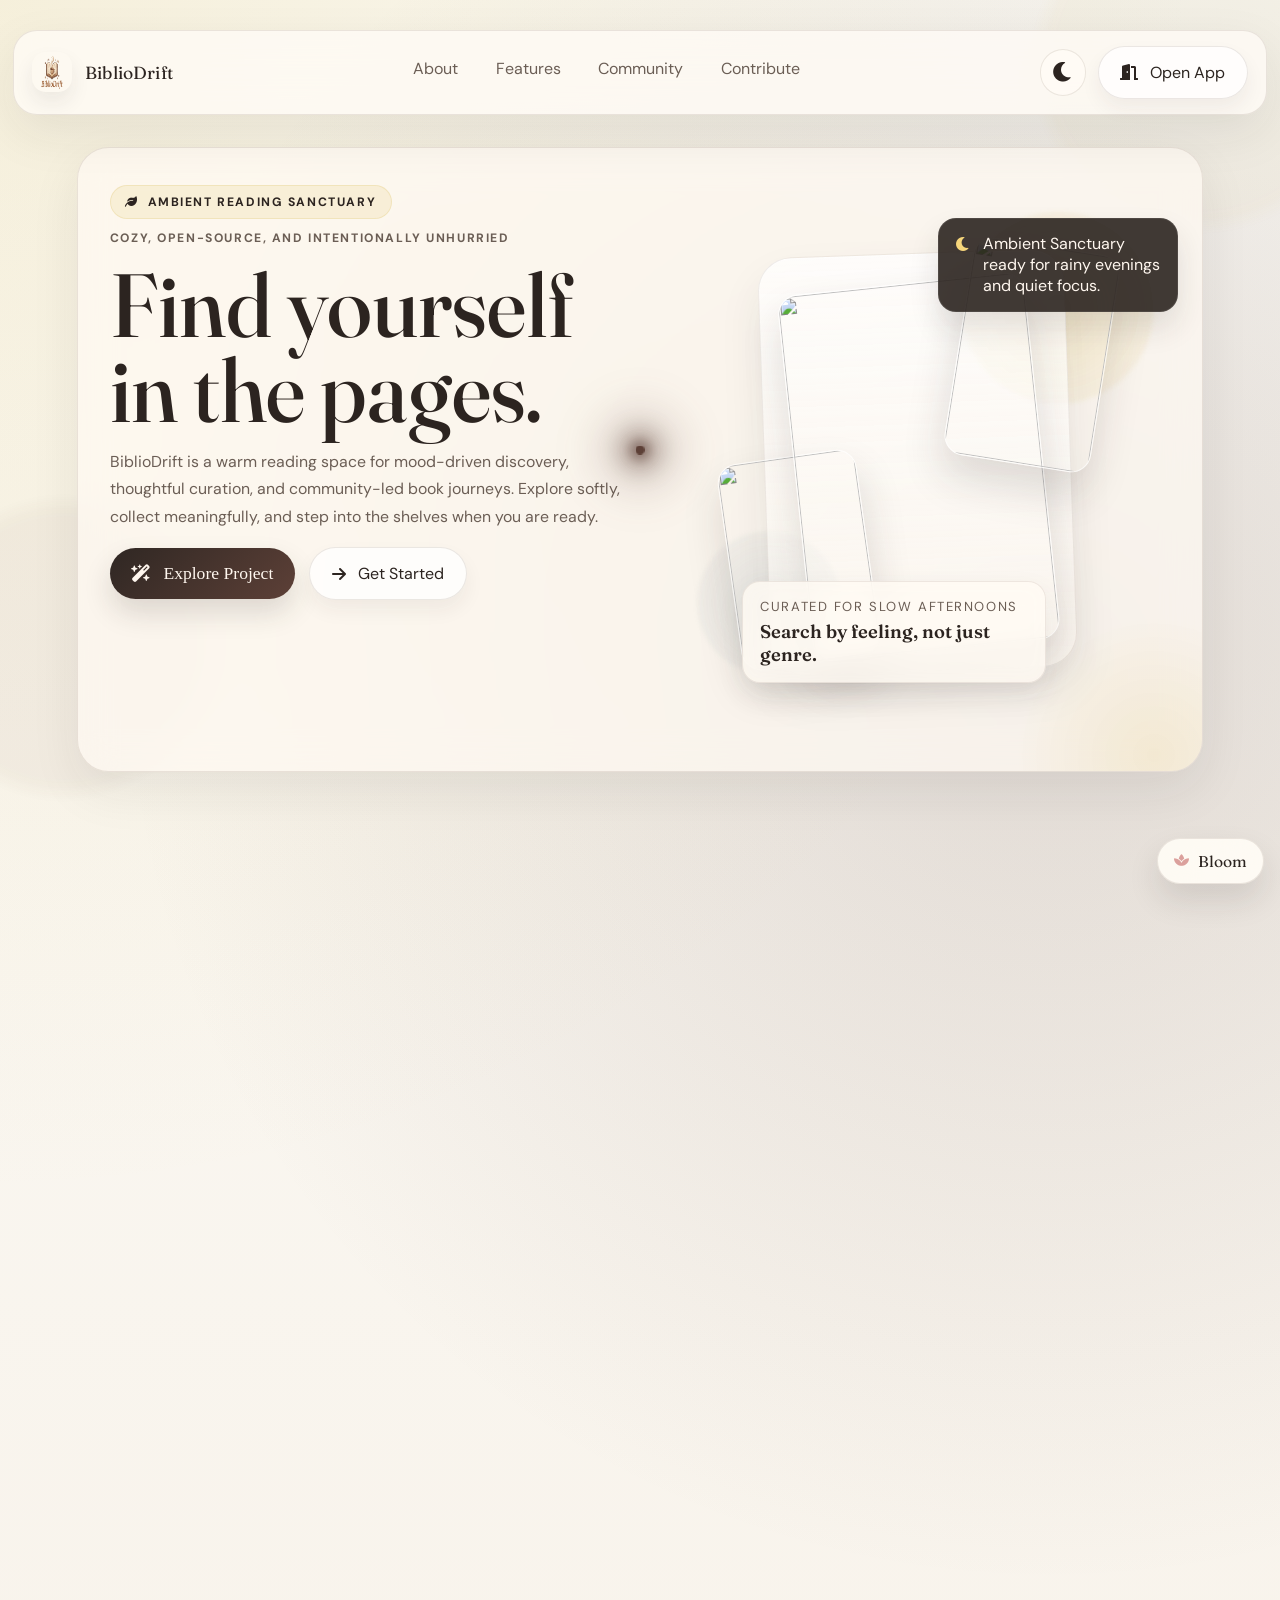
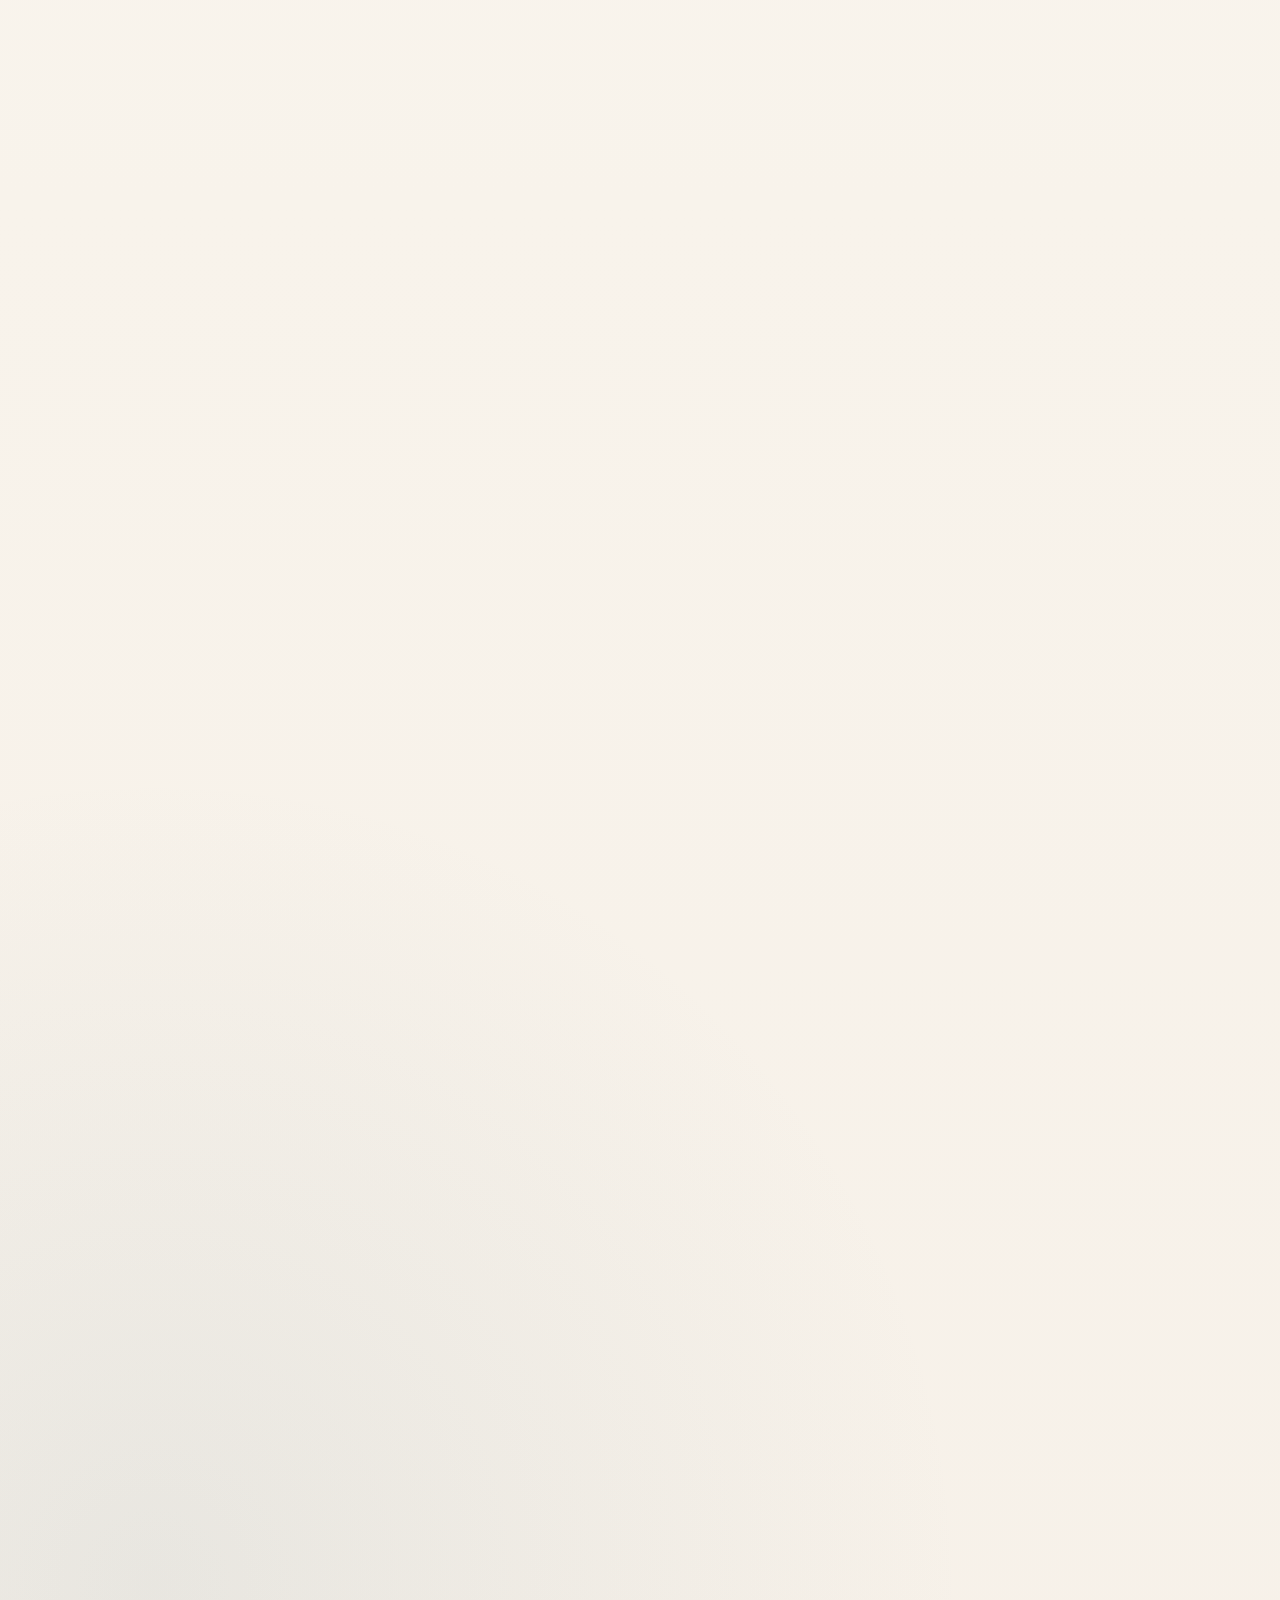
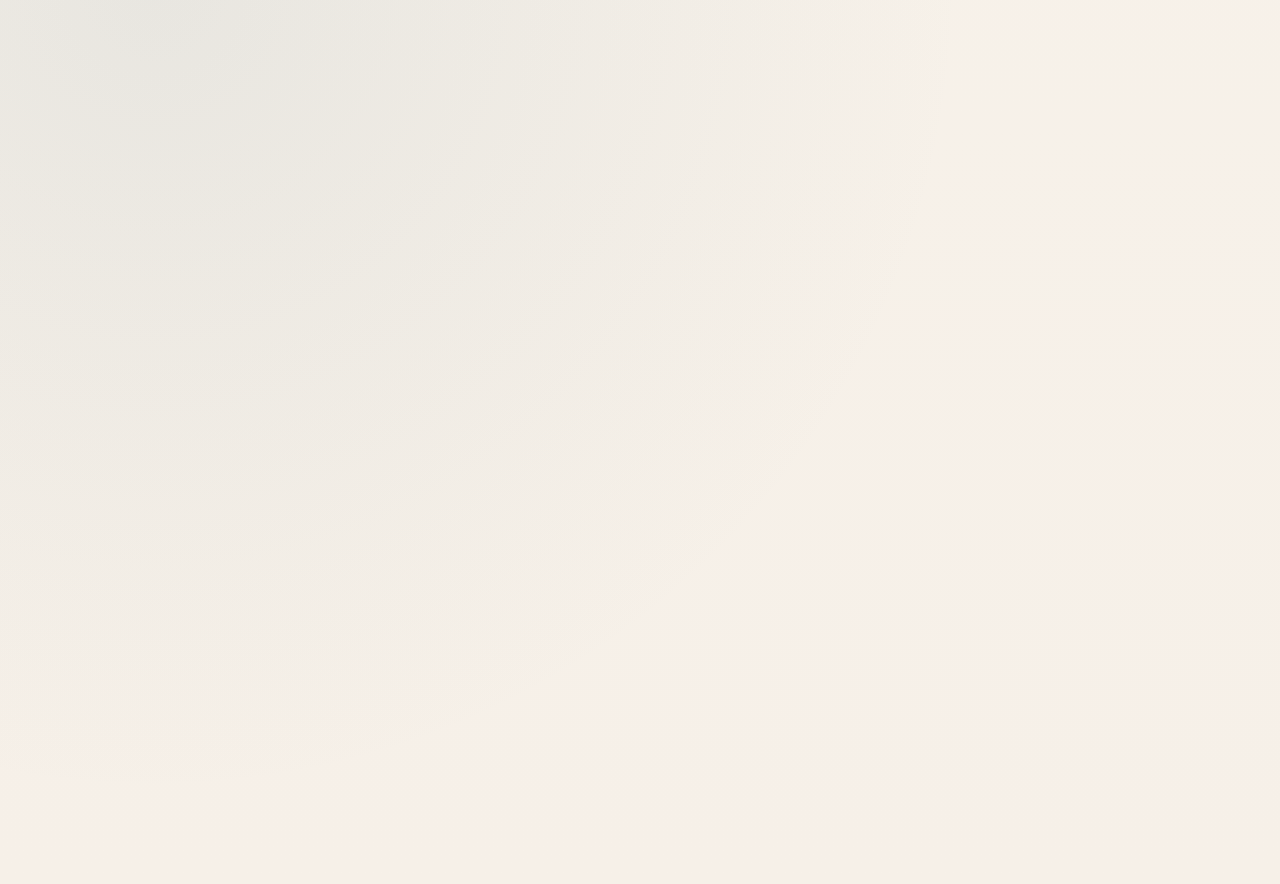
==== commit 54712bb0: "Add Netlify badge to footer" ====
--- a/frontend/pages/index.html
+++ b/frontend/pages/index.html
@@ -2,376 +2,2678 @@
 <html lang="en">
 
 <head>
-  <meta charset="UTF-8" />
-  <script>
-    (function () {
-      const theme = localStorage.getItem('bibliodrift_theme');
-      if (theme === 'night') {
-        document.documentElement.setAttribute('data-theme', 'night');
-      }
-    })();
-document.addEventListener('DOMContentLoaded', function () {
-    const btn = document.getElementById('themeToggle');
-    if (!btn) {
-        console.error('themeToggle button not found');
-        return;
-    }
-
-    const icon = btn.querySelector('i');
-    const STORAGE_KEY = 'bibliodrift_theme';
-
-    function applyTheme(theme) {
-        if (theme === 'night') {
-            document.documentElement.setAttribute('data-theme', 'night');
-            if (icon) icon.className = 'fa-solid fa-sun';
-        } else {
-            document.documentElement.removeAttribute('data-theme');
-            if (icon) icon.className = 'fa-solid fa-moon';
-        }
-
-        localStorage.setItem(STORAGE_KEY, theme);
-        if (typeof restoreTheme === 'function') restoreTheme();
-        console.log('Theme applied:', theme);
-    }
-
-    // Load saved theme
-    const savedTheme = localStorage.getItem(STORAGE_KEY) || 'light';
-    applyTheme(savedTheme);
-
-    // Toggle on click
-    btn.addEventListener('click', function () {
-        const current =
-            document.documentElement.getAttribute('data-theme') === 'night'
-                ? 'night'
-                : 'light';
-
-        const next = current === 'night' ? 'light' : 'night';
-        applyTheme(next);
-    });
-});
-  </script>
-  <script src="https://unpkg.com/dexie/dist/dexie.js"></script>
-  <script src="../js/db.js"></script>
-
-  <!-- <script src="../js/app.js"></script> -->
-  <script src="../js/library-3d.js"></script>
-  <meta name="viewport" content="width=device-width, initial-scale=1.0" />
-  <!-- Added SEO meta description to improve search engine discoverability and click-through rates -->
-  <meta name="description" content="BiblioDrift — Discover books by mood, track your reading journey, and get AI-powered recommendations." />
-  <title>BiblioDrift | Find yourself in the pages</title>
-  <link rel="stylesheet" href="../css/style.css" />
-  <link rel="stylesheet" href="../css/keyboard-shortcuts.css" />
-  <link rel="stylesheet" href="../css/pwa.css">
-  <link rel="manifest" href="../manifest.json">
-  <!-- Fonts -->
-  <link rel="preconnect" href="https://fonts.googleapis.com" />
-  <link rel="preconnect" href="https://fonts.gstatic.com" crossorigin />
-  <link
-    href="https://fonts.googleapis.com/css2?family=Playfair+Display:ital,wght@0,400;0,600;1,400&family=Georgia&display=swap"
-    rel="stylesheet" />
-  <link rel="stylesheet" href="https://cdnjs.cloudflare.com/ajax/libs/font-awesome/6.0.0/css/all.min.css" />
-
-  <!-- Security: DOMPurify for XSS prevention -->
-  <script src="https://cdn.jsdelivr.net/npm/dompurify@3.0.6/dist/purify.min.js"></script>
-  <link rel="icon" href="../assets/images/biblioDrift_favicon.png" type="image/png">
-  <!-- PWA -->
-  <meta name="theme-color" content="#2c2420">
-  <meta name="apple-mobile-web-app-capable" content="yes">
-  <meta name="apple-mobile-web-app-status-bar-style" content="black-translucent">
-  <meta name="apple-mobile-web-app-title" content="BiblioDrift">
-  <link rel="apple-touch-icon" href="../assets/images/biblioDrift_favicon.png">
+    <meta charset="UTF-8" />
+    <meta name="viewport" content="width=device-width, initial-scale=1.0" />
+    <script>
+        (function () {
+            const theme = localStorage.getItem('bibliodrift_theme');
+            if (theme === 'night') {
+                document.documentElement.setAttribute('data-theme', 'night');
+            }
+        })();
+        
+        document.addEventListener('DOMContentLoaded', function () {
+            const btn = document.getElementById('themeToggle');
+            if (!btn) return;
+            const icon = btn.querySelector('i');
+            const STORAGE_KEY = 'bibliodrift_theme';
+            
+            function applyTheme(theme) {
+                if (theme === 'night') {
+                    document.documentElement.setAttribute('data-theme', 'night');
+                    if (icon) icon.className = 'fa-solid fa-sun';
+                } else {
+                    document.documentElement.removeAttribute('data-theme');
+                    if (icon) icon.className = 'fa-solid fa-moon';
+                }
+                localStorage.setItem(STORAGE_KEY, theme);
+            }
+            
+            btn.addEventListener('click', function () {
+                const current = document.documentElement.getAttribute('data-theme') === 'night' ? 'night' : 'light';
+                applyTheme(current === 'night' ? 'light' : 'night');
+            });
+        });
+    </script>
+    <meta name="description"
+        content="BiblioDrift is a cozy, community-driven reading sanctuary for discovering books by mood, collecting favorites, and exploring with AI-guided discovery." />
+    <meta name="theme-color" content="#2c2420" />
+    <title>BiblioDrift | A cozy reading sanctuary</title>
+    <script>
+        (function () {
+            const theme = localStorage.getItem('bibliodrift_theme');
+            if (theme === 'night') {
+                document.documentElement.setAttribute('data-theme', 'night');
+            }
+        })();
+    </script>
+    <link rel="stylesheet" href="../css/style.css" />
+    <link rel="stylesheet" href="../css/style-responsive.css" />
+    <link rel="stylesheet" href="../css/keyboard-shortcuts.css" />
+    <link rel="preconnect" href="https://fonts.googleapis.com" />
+    <link rel="preconnect" href="https://fonts.gstatic.com" crossorigin />
+    <link
+        href="https://fonts.googleapis.com/css2?family=DM+Sans:wght@400;500;700&family=Fraunces:opsz,wght@9..144,400;9..144,500;9..144,600&display=swap"
+        rel="stylesheet" />
+    <link rel="stylesheet" href="https://cdnjs.cloudflare.com/ajax/libs/font-awesome/6.0.0/css/all.min.css" />
+    <link rel="icon" href="../assets/images/biblioDrift_favicon.png" type="image/png" />
+    <link rel="stylesheet" href="../css/landing.css" />
+    <style>
+        :root {
+            --landing-bg: #f9f7f2;
+            --landing-surface: rgba(255, 250, 243, 0.72);
+            --landing-surface-strong: rgba(255, 255, 255, 0.86);
+            --landing-border: rgba(93, 64, 55, 0.12);
+            --landing-shadow: 0 18px 50px rgba(44, 36, 32, 0.08);
+            --landing-shadow-strong: 0 28px 80px rgba(44, 36, 32, 0.12);
+            --landing-gold: #d4af37;
+            --landing-wood: #5d4037;
+            --landing-ink: #2c2420;
+            --landing-muted: #6b5e55;
+            --landing-mist: #e7e1d8;
+            --landing-rain: #7f96a0;
+            --landing-rose: #dba09c;
+            --landing-forest: #6e8b74;
+            --landing-sand: #d9c0a7;
+        }
+
+        html {
+            scroll-behavior: smooth;
+        }
+
+        body.landing-page {
+            background:
+                radial-gradient(circle at top left, rgba(212, 175, 55, 0.14), transparent 28%),
+                radial-gradient(circle at 82% 16%, rgba(93, 64, 55, 0.16), transparent 26%),
+                radial-gradient(circle at 12% 78%, rgba(127, 150, 160, 0.12), transparent 24%),
+                linear-gradient(180deg, #fbfaf6 0%, #f8f3eb 44%, #f6f0e8 100%);
+            color: var(--landing-ink);
+            overflow-x: hidden;
+            font-family: "DM Sans", sans-serif;
+        }
+
+        body.landing-page::before,
+        body.landing-page::after {
+            content: "";
+            position: fixed;
+            inset: auto;
+            pointer-events: none;
+            z-index: 0;
+            border-radius: 50%;
+            filter: blur(8px);
+            opacity: 0.45;
+        }
+
+        body.landing-page::before {
+            width: 20rem;
+            height: 20rem;
+            top: -6rem;
+            right: -5rem;
+            background: rgba(212, 175, 55, 0.10);
+        }
+
+        body.landing-page::after {
+            width: 18rem;
+            height: 18rem;
+            left: -5rem;
+            bottom: 12vh;
+            background: rgba(93, 64, 55, 0.10);
+        }
+
+        body.landing-page.blossom-mode::before,
+        body.landing-page.blossom-mode::after {
+            animation: blossom-glow 8s ease-in-out infinite;
+        }
+
+        body.landing-page .landing-shell {
+            position: relative;
+            z-index: 1;
+            width: min(1320px, calc(100% - 1.6rem));
+            margin: 0.9rem auto 2.5rem;
+            padding: 1rem 0 0;
+        }
+
+        .landing-header {
+            position: sticky;
+            top: 1rem;
+            z-index: 12;
+            display: flex;
+            align-items: center;
+            justify-content: space-between;
+            gap: 1rem;
+            padding: 0.9rem 1.15rem;
+            border: 1px solid var(--landing-border);
+            border-radius: 24px;
+            background: rgba(255, 252, 246, 0.78);
+            backdrop-filter: blur(20px);
+            box-shadow: var(--landing-shadow);
+        }
+
+        .landing-brand {
+            display: inline-flex;
+            align-items: center;
+            gap: 0.8rem;
+            text-decoration: none;
+            color: var(--landing-ink);
+            font-family: "Fraunces", serif;
+            font-size: 1.1rem;
+            letter-spacing: 0.01em;
+        }
+
+        .landing-brand img {
+            width: 2.5rem;
+            height: 2.5rem;
+            border-radius: 14px;
+            box-shadow: 0 10px 20px rgba(44, 36, 32, 0.08);
+        }
+
+        .landing-nav {
+            display: flex;
+            align-items: center;
+            gap: 0.65rem;
+            flex-wrap: wrap;
+            justify-content: center;
+        }
+
+        .landing-nav a {
+            color: var(--landing-muted);
+            text-decoration: none;
+            padding: 0.5rem 0.85rem;
+            border-radius: 999px;
+            transition: background-color 0.2s ease, color 0.2s ease, transform 0.2s ease;
+        }
+
+        .landing-nav a:hover,
+        .landing-nav a:focus-visible {
+            color: var(--landing-ink);
+            background: rgba(212, 175, 55, 0.12);
+            transform: translateY(-1px);
+            outline: none;
+        }
+
+        .landing-header-actions {
+            display: flex;
+            align-items: center;
+            gap: 0.7rem;
+            flex-wrap: wrap;
+            justify-content: flex-end;
+        }
+
+        .landing-icon-btn {
+            width: 2.9rem;
+            height: 2.9rem;
+            border-radius: 999px;
+            border: 1px solid var(--landing-border);
+            background: rgba(255, 252, 246, 0.8);
+            color: var(--landing-ink);
+            display: inline-flex;
+            align-items: center;
+            justify-content: center;
+            cursor: pointer;
+            transition: transform 0.2s ease, box-shadow 0.2s ease, background-color 0.2s ease;
+        }
+
+        .landing-icon-btn:hover,
+        .landing-icon-btn:focus-visible {
+            transform: translateY(-2px);
+            background: #fff;
+            box-shadow: 0 12px 30px rgba(44, 36, 32, 0.1);
+            outline: none;
+        }
+
+        .landing-main {
+            display: grid;
+            gap: 1rem;
+            padding: 1rem 0 2rem;
+        }
+
+        .blossom-toggle {
+            position: fixed;
+            right: 1rem;
+            bottom: 1rem;
+            z-index: 25;
+            display: inline-flex;
+            align-items: center;
+            gap: 0.55rem;
+            padding: 0.78rem 1rem;
+            border-radius: 999px;
+            border: 1px solid rgba(93, 64, 55, 0.12);
+            background: rgba(255, 252, 246, 0.92);
+            color: var(--landing-ink);
+            box-shadow: 0 16px 32px rgba(44, 36, 32, 0.12);
+            backdrop-filter: blur(18px);
+            cursor: pointer;
+            transition: transform 0.2s ease, box-shadow 0.2s ease;
+        }
+
+        .blossom-toggle:hover,
+        .blossom-toggle:focus-visible {
+            transform: translateY(-2px);
+            box-shadow: 0 20px 36px rgba(44, 36, 32, 0.15);
+            outline: none;
+        }
+
+        .blossom-toggle i {
+            color: var(--landing-rose);
+        }
+
+        .blossom-toggle-label {
+            font-family: "Fraunces", serif;
+            font-size: 0.98rem;
+        }
+
+        .blossom-layer {
+            position: fixed;
+            inset: 0;
+            pointer-events: none;
+            overflow: hidden;
+            z-index: 30;
+        }
+
+        .blossom-petal {
+            position: absolute;
+            width: var(--petal-width, 0.72rem);
+            height: var(--petal-height, 1.05rem);
+            border-radius: 70% 70% 45% 45% / 85% 85% 35% 35%;
+            background:
+                radial-gradient(circle at 35% 30%, rgba(255,255,255,0.95) 0 10%, rgba(255,241,245,0.86) 14%, rgba(239,162,184,0.96) 100%),
+                linear-gradient(180deg, rgba(255,255,255,0.3), rgba(231,137,165,0.95));
+            box-shadow: 0 6px 14px rgba(220, 127, 157, 0.22);
+            opacity: 0;
+            transform: translate3d(0, 0, 0) rotate(0deg) scale(0.9);
+            animation: blossom-fall var(--petal-duration, 1800ms) cubic-bezier(.2,.8,.2,1) forwards;
+        }
+
+        .blossom-petal--large {
+            --petal-width: 0.9rem;
+            --petal-height: 1.3rem;
+        }
+
+        .blossom-petal--small {
+            --petal-width: 0.56rem;
+            --petal-height: 0.82rem;
+        }
+
+        .blossom-petal::before {
+            content: "";
+            position: absolute;
+            inset: 0.2rem 0.23rem 0.3rem;
+            border-radius: inherit;
+            background: radial-gradient(circle at 50% 35%, rgba(255,255,255,0.72), transparent 58%);
+            opacity: 0.7;
+        }
+
+        .landing-hero,
+        .landing-section,
+        .landing-footer {
+            border: 1px solid var(--landing-border);
+            border-radius: 32px;
+            background: var(--landing-surface);
+            backdrop-filter: blur(18px);
+            box-shadow: var(--landing-shadow);
+        }
+
+        .landing-hero {
+            display: grid;
+            grid-template-columns: minmax(0, 1.03fr) minmax(300px, 0.97fr);
+            gap: 1.2rem;
+            padding: clamp(1.25rem, 2.8vw, 2rem);
+            overflow: hidden;
+            position: relative;
+        }
+
+        .landing-hero::after {
+            content: "";
+            position: absolute;
+            inset: auto -6rem -8rem auto;
+            width: 18rem;
+            height: 18rem;
+            border-radius: 50%;
+            background: radial-gradient(circle, rgba(212, 175, 55, 0.14), transparent 68%);
+            pointer-events: none;
+        }
+
+        .hero-copy {
+            position: relative;
+            z-index: 1;
+            display: flex;
+            flex-direction: column;
+            gap: 1rem;
+            justify-content: center;
+            padding: 0.35rem 0;
+        }
+
+        .eyebrow-row {
+            display: flex;
+            flex-wrap: wrap;
+            gap: 0.65rem;
+            align-items: center;
+        }
+
+        .eyebrow-pill,
+        .eyebrow-note,
+        .section-kicker {
+            letter-spacing: 0.13em;
+            text-transform: uppercase;
+            font-size: 0.76rem;
+            font-weight: 700;
+        }
+
+        .eyebrow-pill {
+            display: inline-flex;
+            gap: 0.55rem;
+            align-items: center;
+            color: var(--landing-ink);
+            background: rgba(212, 175, 55, 0.12);
+            border: 1px solid rgba(212, 175, 55, 0.18);
+            border-radius: 999px;
+            padding: 0.5rem 0.9rem;
+        }
+
+        .eyebrow-note {
+            color: var(--landing-muted);
+        }
+
+        .landing-hero h1,
+        .landing-section h2 {
+            font-family: "Fraunces", serif;
+            font-weight: 500;
+            line-height: 0.95;
+            letter-spacing: 0;
+            color: var(--landing-ink);
+        }
+
+        .landing-hero h1 {
+            max-width: 9.5ch;
+            font-size: clamp(2.95rem, 7vw, 5.6rem);
+            margin: 0;
+        }
+
+        .landing-hero p,
+        .section-copy,
+        .quote-card p,
+        .workflow-step p,
+        .feature-card p,
+        .contributor-card p,
+        .landing-footer p,
+        .landing-footer a {
+            line-height: 1.75;
+            color: var(--landing-muted);
+            font-size: 0.99rem;
+        }
+
+        .landing-cta-group,
+        .contribute-actions {
+            display: flex;
+            gap: 0.9rem;
+            flex-wrap: wrap;
+            align-items: center;
+        }
+
+        .btn-ghost,
+        .btn-primary.landing-cta-primary {
+            text-decoration: none;
+            border-radius: 999px;
+            display: inline-flex;
+            align-items: center;
+            gap: 0.75rem;
+            padding: 0.95rem 1.35rem;
+            transition: transform 0.2s ease, box-shadow 0.2s ease, background-color 0.2s ease, color 0.2s ease;
+        }
+
+        .btn-primary.landing-cta-primary {
+            background: linear-gradient(135deg, #2f2723, var(--landing-wood));
+            color: #fff7ef;
+            box-shadow: 0 14px 28px rgba(44, 36, 32, 0.15);
+        }
+
+        .btn-primary.landing-cta-primary:hover,
+        .btn-primary.landing-cta-primary:focus-visible,
+        .btn-ghost:hover,
+        .btn-ghost:focus-visible {
+            transform: translateY(-2px);
+            outline: none;
+        }
+
+        .btn-ghost {
+            color: var(--landing-ink);
+            background: rgba(255, 255, 255, 0.75);
+            border: 1px solid var(--landing-border);
+            box-shadow: 0 10px 20px rgba(44, 36, 32, 0.06);
+        }
+
+        .btn-ghost:hover,
+        .btn-ghost:focus-visible {
+            background: #fff;
+            box-shadow: 0 16px 30px rgba(44, 36, 32, 0.08);
+        }
+
+        .hero-metrics {
+            display: grid;
+            grid-template-columns: repeat(3, minmax(0, 1fr));
+            gap: 0.6rem;
+            margin-top: 0.1rem;
+            max-width: 34rem;
+        }
+
+        .metric-card,
+        .section-chip,
+        .testimonial-card,
+        .feature-card,
+        .contributor-card,
+        .workflow-step,
+        .about-card,
+        .quote-card {
+            border: 1px solid rgba(93, 64, 55, 0.10);
+            background: var(--landing-surface-strong);
+            box-shadow: 0 14px 36px rgba(44, 36, 32, 0.06);
+        }
+
+        .metric-card {
+            border-radius: 20px;
+            padding: 0.95rem 1rem;
+            display: grid;
+            gap: 0.25rem;
+            min-height: 7rem;
+        }
+
+        .metric-card strong {
+            color: var(--landing-ink);
+            font-family: "Fraunces", serif;
+            font-size: clamp(1.8rem, 4vw, 2.45rem);
+            line-height: 1;
+        }
+
+        .metric-card span {
+            color: var(--landing-muted);
+            font-size: 0.95rem;
+        }
+
+        .hero-visual {
+            position: relative;
+            min-height: 31rem;
+            display: grid;
+            align-items: center;
+            justify-items: center;
+        }
+
+        .hero-orb {
+            position: absolute;
+            border-radius: 50%;
+            filter: blur(2px);
+            animation: floatOrb 10s ease-in-out infinite;
+        }
+
+        .orb-one {
+            width: 12rem;
+            height: 12rem;
+            top: 2rem;
+            right: 1rem;
+            background: radial-gradient(circle, rgba(212, 175, 55, 0.18), rgba(212, 175, 55, 0.04));
+        }
+
+        .orb-two {
+            width: 9rem;
+            height: 9rem;
+            bottom: 4rem;
+            left: 2rem;
+            background: radial-gradient(circle, rgba(127, 150, 160, 0.18), rgba(127, 150, 160, 0.03));
+            animation-delay: -3s;
+        }
+
+        .hero-book-stack {
+            position: relative;
+            width: min(100%, 24rem);
+            min-height: 30rem;
+            display: grid;
+            place-items: center;
+        }
+
+        .hero-book-stack::before {
+            content: "";
+            position: absolute;
+            inset: 7% 10% 6% 10%;
+            border-radius: 34px;
+            background: linear-gradient(180deg, rgba(255, 255, 255, 0.72), rgba(255, 250, 243, 0.42));
+            border: 1px solid rgba(93, 64, 55, 0.09);
+            box-shadow: inset 0 1px 0 rgba(255, 255, 255, 0.5), 0 22px 44px rgba(44, 36, 32, 0.08);
+            transform: rotate(-2deg);
+        }
+
+        .hero-book {
+            position: absolute;
+            border-radius: 20px;
+            overflow: hidden;
+            border: 1px solid rgba(255, 255, 255, 0.65);
+            box-shadow: 0 22px 40px rgba(44, 36, 32, 0.15);
+            animation: floatCard 8s ease-in-out infinite;
+        }
+
+        .hero-book img {
+            width: 100%;
+            height: 100%;
+            object-fit: cover;
+            display: block;
+        }
+
+        .book-large {
+            width: 15.5rem;
+            height: 23rem;
+            transform: rotate(-6deg) translateY(0.5rem);
+            z-index: 2;
+        }
+
+        .book-small-top {
+            width: 9.25rem;
+            height: 13.75rem;
+            top: 1.6rem;
+            right: 0.25rem;
+            transform: rotate(9deg);
+            animation-delay: -1.5s;
+            z-index: 3;
+        }
+
+        .book-small-bottom {
+            width: 8.75rem;
+            height: 13rem;
+            left: 0.2rem;
+            bottom: 2.2rem;
+            transform: rotate(-8deg);
+            animation-delay: -2.8s;
+            z-index: 1;
+        }
+
+        .hero-caption {
+            position: absolute;
+            left: 1rem;
+            bottom: 1rem;
+            width: min(19rem, 88%);
+            padding: 1rem 1.1rem;
+            border-radius: 18px;
+            background: rgba(255, 250, 243, 0.82);
+            backdrop-filter: blur(10px);
+            border: 1px solid rgba(93, 64, 55, 0.1);
+            box-shadow: 0 12px 28px rgba(44, 36, 32, 0.08);
+            z-index: 4;
+        }
+
+        .hero-caption span,
+        .hero-caption strong,
+        .hero-note {
+            display: block;
+        }
+
+        .hero-caption span {
+            color: var(--landing-muted);
+            font-size: 0.82rem;
+            text-transform: uppercase;
+            letter-spacing: 0.12em;
+            margin-bottom: 0.35rem;
+        }
+
+        .hero-caption strong {
+            color: var(--landing-ink);
+            font-family: "Fraunces", serif;
+            font-weight: 600;
+            font-size: 1.15rem;
+            line-height: 1.25;
+        }
+
+        .hero-note {
+            position: absolute;
+            right: -0.5rem;
+            top: 2.4rem;
+            max-width: 15rem;
+            padding: 0.9rem 1rem;
+            border-radius: 18px;
+            background: rgba(44, 36, 32, 0.9);
+            color: #fff7ef;
+            border: 1px solid rgba(255, 255, 255, 0.08);
+            box-shadow: 0 16px 30px rgba(44, 36, 32, 0.12);
+            display: flex;
+            gap: 0.75rem;
+            align-items: flex-start;
+            z-index: 5;
+        }
+
+        .hero-note i {
+            color: #f6d67b;
+            margin-top: 0.15rem;
+        }
+
+        .landing-section {
+            padding: clamp(1.15rem, 2.6vw, 1.8rem);
+        }
+
+        .section-header {
+            display: flex;
+            gap: 1rem;
+            justify-content: space-between;
+            align-items: end;
+            margin-bottom: 1.35rem;
+            flex-wrap: wrap;
+        }
+
+        .section-header h2 {
+            margin-top: 0.2rem;
+            font-size: clamp(1.85rem, 4vw, 3rem);
+            max-width: 13ch;
+        }
+
+        .section-header p,
+        .section-header span {
+            color: var(--landing-muted);
+        }
+
+        .community-title-inline {
+            max-width: none;
+            white-space: nowrap;
+            display: inline-block;
+            width: auto;
+            text-align: left;
+            color: var(--landing-ink);
+            font-size: clamp(2rem, 4.5vw, 3.25rem);
+            line-height: 1.08;
+            margin: 0.25rem 0 0;
+        }
+
+        @media (max-width: 720px) {
+            .community-title-inline {
+                white-space: normal;
+                font-size: clamp(1.8rem, 6vw, 2.35rem);
+            }
+        }
+
+        .community-header-row {
+            display: flex;
+            align-items: center;
+            gap: 1rem;
+            flex-wrap: wrap;
+            justify-content: space-between;
+        }
+
+        .community-header-row > div {
+            flex: 1 1 auto;
+            text-align: left;
+        }
+
+        .community-header-row .section-chip {
+            margin: 0;
+            flex: 0 0 auto;
+        }
+
+        @media (max-width: 720px) {
+            .community-header-row {
+                justify-content: center;
+            }
+
+            .community-header-row > div {
+                text-align: center;
+            }
+        }
+
+        .section-chip {
+            display: inline-flex;
+            gap: 0.55rem;
+            align-items: center;
+            border-radius: 999px;
+            padding: 0.6rem 0.9rem;
+            white-space: nowrap;
+        }
+
+        .about-grid,
+        .feature-grid,
+        .community-grid,
+        .testimonial-grid,
+        .workflow-grid,
+        .footer-grid {
+            display: grid;
+            gap: 1rem;
+        }
+
+        .about-grid {
+            grid-template-columns: minmax(0, 1.08fr) minmax(0, 0.92fr);
+            align-items: stretch;
+            gap: 0.85rem;
+        }
+
+        .about-feature-stack {
+            display: grid;
+            gap: 0.85rem;
+            align-content: start;
+        }
+
+        .about-card,
+        .feature-card,
+        .contributor-card,
+        .workflow-step,
+        .quote-card,
+        .testimonial-card {
+            border-radius: 24px;
+            padding: 1.25rem;
+            transition: transform 0.25s ease, box-shadow 0.25s ease, border-color 0.25s ease;
+        }
+
+        .about-card:hover,
+        .feature-card:hover,
+        .contributor-card:hover,
+        .workflow-step:hover,
+        .quote-card:hover,
+        .testimonial-card:hover {
+            transform: translateY(-3px);
+            box-shadow: var(--landing-shadow-strong);
+            border-color: rgba(212, 175, 55, 0.18);
+        }
+
+        .about-card {
+            display: grid;
+            gap: 0.7rem;
+            align-content: center;
+            padding: 1.35rem 1.35rem;
+            position: relative;
+            overflow: hidden;
+            background:
+                radial-gradient(circle at top right, rgba(212, 175, 55, 0.08), transparent 30%),
+                linear-gradient(180deg, rgba(255, 255, 255, 0.92), rgba(255, 252, 246, 0.84));
+            border-color: rgba(93, 64, 55, 0.08);
+            box-shadow: 0 20px 50px rgba(44, 36, 32, 0.07);
+        }
+
+        .about-card::after {
+            content: "";
+            position: absolute;
+            inset: auto -4rem -4rem auto;
+            width: 10rem;
+            height: 10rem;
+            border-radius: 50%;
+            background: radial-gradient(circle, rgba(127, 150, 160, 0.12), transparent 68%);
+            pointer-events: none;
+        }
+
+        .about-card>* {
+            position: relative;
+            z-index: 1;
+        }
+
+        .about-card .section-kicker {
+            color: var(--landing-gold);
+            margin-bottom: 0.05rem;
+        }
+
+        .about-lede {
+            margin: 0;
+            max-width: 16ch;
+            font-family: "Fraunces", serif;
+            font-size: clamp(1.45rem, 2.7vw, 2rem);
+            line-height: 1.12;
+            color: var(--landing-ink);
+            letter-spacing: 0.01em;
+        }
+
+        .about-card .section-copy {
+            margin: 0;
+            max-width: 52ch;
+            line-height: 1.65;
+            font-size: 0.96rem;
+        }
+
+        .about-card .section-copy+.section-copy {
+            margin-top: -0.15rem;
+        }
+
+        .about-header {
+            align-items: center;
+            margin-bottom: 1rem;
+        }
+
+        .about-heading-content {
+            display: grid;
+            gap: 0.9rem;
+            max-width: 48rem;
+        }
+
+        .about-heading-content h2 {
+            max-width: 12ch;
+        }
+
+        .about-subtext {
+            max-width: 40rem;
+            margin: 0;
+            font-size: 0.99rem;
+            line-height: 1.72;
+        }
+
+        .about-cta-row {
+            display: flex;
+            gap: 0.75rem;
+            flex-wrap: wrap;
+        }
+
+        .primary-about-btn,
+        .secondary-about-btn {
+            text-decoration: none;
+            border-radius: 999px;
+            display: inline-flex;
+            align-items: center;
+            justify-content: center;
+            gap: 0.65rem;
+            padding: 0.88rem 1.2rem;
+            transition: transform 0.2s ease, box-shadow 0.2s ease, background-color 0.2s ease, color 0.2s ease;
+        }
+
+        .primary-about-btn {
+            background: linear-gradient(135deg, #2f2723, var(--landing-wood));
+            color: #fff7ef;
+            box-shadow: 0 14px 28px rgba(44, 36, 32, 0.14);
+        }
+
+        .secondary-about-btn {
+            background: rgba(255, 255, 255, 0.76);
+            color: var(--landing-ink);
+            border: 1px solid rgba(93, 64, 55, 0.12);
+            box-shadow: 0 10px 20px rgba(44, 36, 32, 0.06);
+        }
+
+        .primary-about-btn:hover,
+        .primary-about-btn:focus-visible,
+        .secondary-about-btn:hover,
+        .secondary-about-btn:focus-visible {
+            transform: translateY(-2px);
+            outline: none;
+        }
+
+        .secondary-about-btn:hover,
+        .secondary-about-btn:focus-visible {
+            background: #fff;
+            box-shadow: 0 16px 30px rgba(44, 36, 32, 0.08);
+        }
+
+        .about-floating-chip {
+            display: inline-flex;
+            align-items: center;
+            gap: 0.65rem;
+            justify-self: end;
+            padding: 0.8rem 1rem;
+            border-radius: 999px;
+            border: 1px solid rgba(93, 64, 55, 0.1);
+            background: rgba(255, 252, 246, 0.82);
+            color: var(--landing-ink);
+            box-shadow: 0 12px 24px rgba(44, 36, 32, 0.06);
+        }
+
+        .about-floating-chip i {
+            color: var(--landing-wood);
+        }
+
+        .about-mini,
+        .about-bridge,
+        .about-aside {
+            display: none;
+        }
+
+        .about-mood-row {
+            display: grid;
+            grid-template-columns: repeat(3, minmax(0, 1fr));
+            gap: 0.55rem;
+            margin-top: 0.15rem;
+        }
+
+        .about-mood-pill,
+        .workflow-step span,
+        .quote-card span {
+            display: inline-flex;
+            align-items: center;
+            justify-content: center;
+        }
+
+        .about-mood-pill {
+            gap: 0.45rem;
+            padding: 0.75rem 0.85rem;
+            border-radius: 16px;
+            background:
+                linear-gradient(180deg, rgba(255, 255, 255, 0.94), rgba(255, 252, 246, 0.86));
+            box-shadow: 0 12px 26px rgba(44, 36, 32, 0.05);
+            border-color: rgba(93, 64, 55, 0.08);
+            color: var(--landing-ink);
+            font-size: 0.86rem;
+            line-height: 1.2;
+            text-align: center;
+        }
+
+        .about-mood-pill:nth-child(1) {
+            background: linear-gradient(180deg, rgba(255, 250, 243, 0.98), rgba(248, 239, 230, 0.92));
+        }
+
+        .about-mood-pill:nth-child(2) {
+            background: linear-gradient(180deg, rgba(247, 242, 255, 0.98), rgba(236, 229, 248, 0.92));
+        }
+
+        .about-mood-pill:nth-child(3) {
+            background: linear-gradient(180deg, rgba(242, 249, 246, 0.98), rgba(227, 239, 233, 0.92));
+        }
+
+        .about-mood-pill:nth-child(1) i { color: #b66b2f; }
+        .about-mood-pill:nth-child(2) i { color: #7f96a0; }
+        .about-mood-pill:nth-child(3) i { color: #6e8b74; }
+
+        .about-mood-pill i {
+            color: var(--landing-wood);
+        }
+
+        .mini-feature-card {
+            display: grid;
+            grid-template-columns: auto 1fr;
+            gap: 0.9rem;
+            align-items: start;
+            padding: 1rem 1.05rem;
+            border-radius: 22px;
+            background:
+                linear-gradient(180deg, rgba(255, 255, 255, 0.94), rgba(255, 252, 246, 0.86));
+            border: 1px solid rgba(93, 64, 55, 0.08);
+            box-shadow: 0 12px 26px rgba(44, 36, 32, 0.05);
+        }
+
+        .mini-feature-icon {
+            width: 2.8rem;
+            height: 2.8rem;
+            border-radius: 14px;
+            display: grid;
+            place-items: center;
+            background: rgba(212, 175, 55, 0.12);
+            color: var(--landing-wood);
+            box-shadow: inset 0 1px 0 rgba(255, 255, 255, 0.45);
+        }
+
+        .about-feature-stack .mini-feature-card:nth-child(1) .mini-feature-icon {
+            background: rgba(212, 175, 55, 0.16);
+            color: #8b5e34;
+        }
+
+        .about-feature-stack .mini-feature-card:nth-child(2) .mini-feature-icon {
+            background: rgba(127, 150, 160, 0.16);
+            color: #5f7280;
+        }
+
+        .about-feature-stack .mini-feature-card:nth-child(3) .mini-feature-icon {
+            background: rgba(110, 139, 116, 0.16);
+            color: #56715d;
+        }
+
+        .mini-feature-card h3 {
+            color: var(--landing-ink);
+            font-family: "Fraunces", serif;
+            font-size: 1.12rem;
+            font-weight: 600;
+            margin: 0 0 0.25rem;
+        }
+
+        .mini-feature-card p {
+            margin: 0;
+            color: var(--landing-muted);
+            line-height: 1.65;
+            font-size: 0.95rem;
+        }
+
+        #about-project .section-header {
+            margin-bottom: 0.65rem;
+        }
+
+        #about-project .section-copy+.section-copy {
+            margin-top: -0.2rem;
+        }
+
+        #about-project .section-kicker {
+            margin-bottom: 0.15rem;
+        }
+
+        .about-mood-pill i,
+        .feature-card i,
+        .workflow-step span,
+        .quote-card i {
+            color: var(--landing-wood);
+        }
+
+        .about-mood-pill strong,
+        .feature-card h3,
+        .contributor-card h3,
+        .workflow-step h3 {
+            color: var(--landing-ink);
+            font-family: "Fraunces", serif;
+            font-size: 1.25rem;
+            font-weight: 600;
+            margin: 0;
+        }
+
+        .feature-card p,
+        .contributor-card p,
+        .workflow-step p,
+        .quote-card p,
+        .testimonial-card p {
+            margin: 0;
+        }
+
+        .about-mini i {
+            width: 2.6rem;
+            height: 2.6rem;
+            border-radius: 12px;
+            display: grid;
+            place-items: center;
+            background: rgba(212, 175, 55, 0.12);
+            margin-top: 0.2rem;
+        }
+
+        /* Feature grid + animated cards */
+        .feature-grid {
+            grid-template-columns: repeat(4, minmax(0, 1fr));
+            gap: 1rem;
+        }
+
+        @keyframes feature-fade-up {
+            from { opacity: 0; transform: translateY(10px) scale(0.995); }
+            to { opacity: 1; transform: translateY(0) scale(1); }
+        }
+
+        .feature-card {
+            position: relative;
+            display: grid;
+            gap: 0.9rem;
+            padding: 1.6rem;
+            background:
+                radial-gradient(circle at top right, rgba(212, 175, 55, 0.08), transparent 28%),
+                var(--landing-surface-strong);
+            border-radius: 24px;
+            opacity: 0;
+            transform: translateY(10px) scale(0.995);
+            animation: feature-fade-up 520ms cubic-bezier(.2,.8,.2,1) forwards;
+            transition: transform 0.28s cubic-bezier(.2,.8,.2,1), box-shadow 0.28s ease, border-color 0.28s ease;
+            overflow: hidden;
+        }
+
+        .feature-card::before{
+            content: "";
+            position: absolute;
+            left: 1rem;
+            top: 0.7rem;
+            width: 46%;
+            height: 46px;
+            border-radius: 12px;
+            background: linear-gradient(90deg, rgba(212,175,55,0.14), rgba(255,255,255,0.0));
+            filter: blur(6px);
+            opacity: 0.9;
+            pointer-events: none;
+        }
+
+        /* Staggered entrance for the four feature cards */
+        #key-features .feature-card:nth-child(1){ animation-delay: 120ms; }
+        #key-features .feature-card:nth-child(2){ animation-delay: 240ms; }
+        #key-features .feature-card:nth-child(3){ animation-delay: 360ms; }
+        #key-features .feature-card:nth-child(4){ animation-delay: 480ms; }
+
+        .feature-card:hover {
+            transform: translateY(-8px) scale(1.006);
+            box-shadow: 0 18px 40px rgba(44,36,32,0.08);
+            border-color: rgba(212, 175, 55, 0.12);
+        }
+
+        .feature-card i {
+            width: 3.4rem;
+            height: 3.4rem;
+            border-radius: 14px;
+            display: grid;
+            place-items: center;
+            background: linear-gradient(180deg, rgba(255,255,255,0.9), rgba(212,175,55,0.06));
+            color: var(--landing-wood);
+            font-size: 1.08rem;
+            box-shadow: inset 0 1px 0 rgba(255, 255, 255, 0.45);
+            transition: transform 0.22s ease, box-shadow 0.22s ease, background 0.22s ease;
+        }
+
+        .feature-card:hover i { transform: scale(1.08) translateY(-2px); box-shadow: 0 10px 26px rgba(44,36,32,0.07); }
+
+        .feature-card h3 {
+            margin: 0.15rem 0 0.35rem;
+            font-size: 1.15rem;
+            line-height: 1.12;
+            font-weight: 600;
+            color: var(--landing-ink);
+        }
+
+        .feature-card p { color: var(--landing-muted); margin: 0; }
+
+        .feature-card:focus {
+            outline: none;
+            box-shadow: 0 0 0 4px rgba(212,175,55,0.12), 0 12px 30px rgba(44,36,32,0.06);
+            transform: translateY(-6px) scale(1.004);
+        }
+
+        @media (prefers-reduced-motion: reduce) {
+            .feature-card { animation: none !important; transition: none !important; transform: none !important; opacity: 1 !important; }
+            .feature-card:hover, .feature-card:focus { transform: none; box-shadow: none; }
+        }
+
+        .community-grid {
+            grid-template-columns: repeat(4, minmax(0, 1fr));
+            gap: 0.85rem;
+        }
+
+        .contributor-card {
+            display: grid;
+            gap: 0.9rem;
+            text-align: left;
+            background:
+                linear-gradient(180deg, rgba(255, 255, 255, 0.92), rgba(255, 252, 246, 0.84));
+        }
+
+        /* Carousel styles for community section */
+        .community-carousel { display:flex; align-items:center; gap:12px; max-width:980px; margin:0 auto; }
+        .community-track { display:flex; width:100%; overflow:hidden; scroll-behavior:smooth; }
+        .community-track .contributor-card { flex:0 0 100%; box-sizing:border-box; padding:1.15rem; border-radius:16px; }
+        .carousel-btn { background:var(--landing-surface); border:1px solid rgba(0,0,0,0.04); width:38px; height:38px; border-radius:999px; display:grid; place-items:center; cursor:pointer; }
+        .carousel-btn:hover { transform: translateY(-2px); box-shadow:0 8px 20px rgba(44,36,32,0.06); }
+        .carousel-dots { display:flex; gap:8px; justify-content:center; width:100%; margin-top:10px; }
+        .carousel-dot { width:8px; height:8px; background:rgba(0,0,0,0.12); border-radius:999px; cursor:pointer; }
+        .carousel-dot.active { background:var(--landing-gold); box-shadow:0 4px 10px rgba(212,175,55,0.12); }
+
+        @media (max-width: 880px) {
+            .community-carousel { gap:8px; }
+            .carousel-btn { width:34px; height:34px; }
+        }
+
+        /* Live contributors list */
+        .contributors-list { display:block; max-width:980px; margin:0 auto; padding:0.6rem 0; }
+        .contributors-loading { color: var(--landing-muted); padding:0.8rem 0; text-align:center; }
+        .contributors-grid { display:flex; gap:1rem; flex-wrap:wrap; justify-content:center; align-items:center; }
+        .contributors-slider { position:relative; overflow:hidden; padding:12px 0; }
+        .slider-track { display:flex; align-items:center; will-change:transform; }
+        .slide { flex:0 0 auto; box-sizing:border-box; display:flex; justify-content:center; padding:0 12px; }
+        .contributor-item { display:flex; gap:0.8rem; align-items:center; padding:0.4rem 0.6rem; text-decoration:none; color:var(--landing-ink); border-radius:12px; transition:transform 0.18s ease, box-shadow 0.18s ease; }
+        .contributor-avatar-img { width:96px; height:96px; border-radius:999px; object-fit:cover; box-shadow: 0 12px 28px rgba(44,36,32,0.08); }
+        .contributor-meta { display:flex; flex-direction:column; }
+        .contributor-name { font-weight:700; font-family:"Fraunces", serif; font-size:0.96rem; }
+        .contrib-count { color:var(--landing-muted); font-size:0.82rem; }
+        .contributors-toggle { position:absolute; right:12px; bottom:6px; background:rgba(255,255,255,0.9); border-radius:999px; padding:6px 10px; font-size:13px; box-shadow:0 6px 18px rgba(44,36,32,0.06); cursor:pointer; }
+        .contributor-item { display:flex; gap:0.8rem; align-items:center; padding:0.5rem 0.6rem; text-decoration:none; color:var(--landing-ink); border-radius:12px; transition:transform 0.18s ease, box-shadow 0.18s ease; }
+        .contributor-item:hover { transform: translateY(-4px); box-shadow: 0 8px 28px rgba(44,36,32,0.06); }
+        .contributor-avatar-img { width:64px; height:64px; border-radius:999px; object-fit:cover; box-shadow: 0 8px 18px rgba(44,36,32,0.06); }
+        .contributor-meta { display:flex; flex-direction:column; }
+        .contributor-name { font-weight:700; font-family:"Fraunces", serif; font-size:0.98rem; }
+        .contrib-count { color:var(--landing-muted); font-size:0.88rem; }
+
+        @media (max-width:640px){ .contributor-avatar-img{width:52px;height:52px} .contributor-item{gap:0.6rem} }
+
+        .contributor-avatar {
+            width: 3.25rem;
+            height: 3.25rem;
+            border-radius: 16px;
+            font-family: "Fraunces", serif;
+            font-size: 1.1rem;
+            letter-spacing: 0.05em;
+            color: #fff7ef;
+            box-shadow: 0 14px 28px rgba(44, 36, 32, 0.12);
+            display: grid;
+            place-items: center;
+        }
+
+        .avatar-amber {
+            background: linear-gradient(135deg, #5d4037, #d4af37);
+        }
+
+        .avatar-rose {
+            background: linear-gradient(135deg, #8d5f58, #dba09c);
+        }
+
+        .avatar-forest {
+            background: linear-gradient(135deg, #547161, #6e8b74);
+        }
+
+        .avatar-mist {
+            background: linear-gradient(135deg, #6f7f88, #a9bcc3);
+        }
+
+        .testimonial-grid {
+            grid-template-columns: repeat(3, minmax(0, 1fr));
+            gap: 0.85rem;
+        }
+
+        .reader-experience-intro {
+            max-width: 48rem;
+            margin: 0.35rem auto 1rem;
+            text-align: center;
+            color: var(--landing-muted);
+            line-height: 1.7;
+            font-size: 0.99rem;
+        }
+
+        .quote-card {
+            display: grid;
+            gap: 0.8rem;
+            position: relative;
+            overflow: hidden;
+            padding-top: 1.45rem;
+            background:
+                radial-gradient(circle at top right, rgba(127, 150, 160, 0.08), transparent 24%),
+                var(--landing-surface-strong);
+        }
+
+        .quote-card::before {
+            content: "\f10d";
+            font-family: "Font Awesome 6 Free";
+            font-weight: 900;
+            position: absolute;
+            top: 1rem;
+            right: 1.15rem;
+            color: rgba(212, 175, 55, 0.18);
+            font-size: 1.1rem;
+        }
+
+        .quote-card p {
+            font-size: 1rem;
+            color: var(--landing-ink);
+            line-height: 1.75;
+        }
+
+        .quote-card span {
+            justify-content: flex-start;
+            color: var(--landing-muted);
+            font-size: 0.95rem;
+            padding-top: 0.35rem;
+            border-top: 1px solid rgba(93, 64, 55, 0.08);
+        }
+
+        .workflow-grid {
+            grid-template-columns: repeat(3, minmax(0, 1fr));
+            gap: 0.85rem;
+        }
+
+        .workflow-step {
+            position: relative;
+            overflow: hidden;
+            background:
+                radial-gradient(circle at top right, rgba(212, 175, 55, 0.08), transparent 24%),
+                var(--landing-surface-strong);
+        }
+
+        .workflow-step span {
+            width: 3rem;
+            height: 3rem;
+            border-radius: 50%;
+            background: rgba(212, 175, 55, 0.12);
+            color: var(--landing-ink);
+            font-family: "Fraunces", serif;
+            font-size: 0.95rem;
+            margin-bottom: 0.8rem;
+        }
+
+        .workflow-step::after {
+            content: "";
+            position: absolute;
+            inset: auto -3rem -3rem auto;
+            width: 8rem;
+            height: 8rem;
+            border-radius: 50%;
+            background: radial-gradient(circle, rgba(212, 175, 55, 0.13), transparent 70%);
+        }
+
+        .landing-footer {
+            padding: clamp(1.25rem, 3vw, 2rem);
+            display: grid;
+            gap: 0.95rem;
+        }
+
+        .footer-banner {
+            display: flex;
+            align-items: center;
+            justify-content: space-between;
+            gap: 1rem;
+            padding: 0.95rem 1rem;
+            border-radius: 24px;
+            background:
+                linear-gradient(135deg, rgba(255,255,255,0.96), rgba(255,250,243,0.88)),
+                radial-gradient(circle at top right, rgba(212,175,55,0.12), transparent 32%);
+            border: 1px solid rgba(93, 64, 55, 0.08);
+            box-shadow: 0 18px 40px rgba(44, 36, 32, 0.07);
+        }
+
+        .footer-banner h2 {
+            margin: 0 0 0.2rem;
+            color: var(--landing-ink);
+            font-family: "Fraunces", serif;
+            font-size: 1.2rem;
+        }
+
+        .footer-banner p {
+            margin: 0;
+            color: var(--landing-muted);
+            line-height: 1.55;
+            max-width: 52ch;
+        }
+
+        .footer-banner-actions {
+            display: flex;
+            gap: 0.65rem;
+            flex-wrap: wrap;
+        }
+
+        .footer-banner-kicker {
+            display: inline-flex;
+            align-items: center;
+            gap: 0.4rem;
+            margin-bottom: 0.45rem;
+            padding: 0.35rem 0.65rem;
+            border-radius: 999px;
+            background: rgba(212,175,55,0.12);
+            color: var(--landing-wood);
+            font-size: 0.85rem;
+            font-weight: 600;
+        }
+
+        .footer-pill {
+            display: inline-flex;
+            align-items: center;
+            gap: 0.45rem;
+            padding: 0.66rem 0.9rem;
+            border-radius: 999px;
+            text-decoration: none;
+            border: 1px solid rgba(93, 64, 55, 0.1);
+            background: rgba(255, 255, 255, 0.8);
+            color: var(--landing-ink);
+            transition: transform 0.2s ease, box-shadow 0.2s ease;
+        }
+
+        .footer-pill:hover,
+        .footer-pill:focus-visible {
+            transform: translateY(-2px);
+            box-shadow: 0 12px 24px rgba(44, 36, 32, 0.08);
+            outline: none;
+        }
+
+        .footer-grid {
+            grid-template-columns: minmax(0, 1.1fr) repeat(3, minmax(0, 0.75fr));
+            gap: 1rem;
+            padding: 1rem;
+            border-radius: 24px;
+            background: rgba(255,255,255,0.58);
+            border: 1px solid rgba(93, 64, 55, 0.06);
+        }
+
+        .footer-block {
+            display: grid;
+            gap: 0.85rem;
+            align-content: start;
+        }
+
+        .footer-block h3 {
+            color: var(--landing-ink);
+            font-family: "Fraunces", serif;
+            font-size: 1.2rem;
+            font-weight: 600;
+            margin: 0;
+        }
+
+        .footer-links {
+            display: grid;
+            gap: 0.5rem;
+        }
+
+        .footer-links a,
+        .social-links a {
+            color: var(--landing-muted);
+            text-decoration: none;
+            transition: color 0.2s ease, transform 0.2s ease, background-color 0.2s ease;
+        }
+
+        .footer-links a:hover,
+        .footer-links a:focus-visible,
+        .social-links a:hover,
+        .social-links a:focus-visible {
+            color: var(--landing-ink);
+            transform: translateY(-1px);
+            outline: none;
+        }
+
+        .social-links {
+            display: flex;
+            gap: 0.8rem;
+            flex-wrap: wrap;
+        }
+
+        .social-links a {
+            width: 2.75rem;
+            height: 2.75rem;
+            border-radius: 999px;
+            border: 1px solid rgba(93, 64, 55, 0.12);
+            display: grid;
+            place-items: center;
+            background: rgba(255, 255, 255, 0.76);
+        }
+
+        .social-links a:hover,
+        .social-links a:focus-visible {
+            background: #fff;
+        }
+
+        .footer-bottom {
+            display: flex;
+            gap: 1rem;
+            align-items: center;
+            justify-content: space-between;
+            flex-wrap: wrap;
+            padding: 0.85rem 1rem 0;
+            border-top: 1px solid rgba(93, 64, 55, 0.08);
+        }
+
+        .footer-meta {
+            display: inline-flex;
+            align-items: center;
+            gap: 0.5rem;
+            color: var(--landing-muted);
+        }
+
+        .footer-meta strong {
+            color: var(--landing-ink);
+            font-weight: 600;
+        }
+
+        .footer-bottom a {
+            color: var(--landing-ink);
+            text-decoration-color: rgba(93, 64, 55, 0.28);
+            text-underline-offset: 0.18em;
+        }
+
+        .footer-bottom a:hover,
+        .footer-bottom a:focus-visible {
+            color: var(--landing-wood);
+            outline: none;
+        }
+
+        .footer-link-row {
+            display: inline-flex;
+            align-items: center;
+            gap: 0.6rem;
+            flex-wrap: wrap;
+        }
+
+        .footer-link-row a {
+            padding: 0.2rem 0;
+        }
+
+        .landing-anchors {
+            display: flex;
+            justify-content: center;
+            flex-wrap: wrap;
+            gap: 0.65rem;
+            padding: 0.95rem 1rem;
+        }
+
+        .landing-anchors a {
+            text-decoration: none;
+            color: var(--landing-muted);
+            padding: 0.55rem 0.9rem;
+            border-radius: 999px;
+            border: 1px solid transparent;
+            background: rgba(255, 255, 255, 0.68);
+            transition: transform 0.2s ease, background-color 0.2s ease, color 0.2s ease, border-color 0.2s ease;
+        }
+
+        .landing-anchors a:hover,
+        .landing-anchors a:focus-visible {
+            color: var(--landing-ink);
+            background: rgba(212, 175, 55, 0.12);
+            border-color: rgba(212, 175, 55, 0.15);
+            transform: translateY(-1px);
+            outline: none;
+        }
+
+        .reveal {
+            opacity: 0;
+            transform: translateY(18px);
+            transition: opacity 0.7s ease, transform 0.7s ease;
+        }
+
+        .reveal.is-visible {
+            opacity: 1;
+            transform: translateY(0);
+        }
+
+        .reveal[data-delay="1"] {
+            transition-delay: 90ms;
+        }
+
+        .reveal[data-delay="2"] {
+            transition-delay: 180ms;
+        }
+
+        .reveal[data-delay="3"] {
+            transition-delay: 260ms;
+        }
+
+        body.is-leaving {
+            opacity: 0;
+            transition: opacity 0.2s ease;
+        }
+
+        @keyframes floatOrb {
+
+            0%,
+            100% {
+                transform: translateY(0px) scale(1);
+            }
+
+            50% {
+                transform: translateY(-12px) scale(1.03);
+            }
+        }
+
+        @keyframes floatCard {
+
+            0%,
+            100% {
+                transform: translateY(0px) rotate(0deg);
+            }
+
+            50% {
+                transform: translateY(-10px) rotate(0.8deg);
+            }
+        }
+
+        @keyframes blossom-glow {
+            0%, 100% {
+                transform: scale(1);
+                opacity: 0.42;
+            }
+            50% {
+                transform: scale(1.04);
+                opacity: 0.68;
+            }
+        }
+
+        @keyframes blossom-fall {
+            0% {
+                opacity: 0;
+                transform: translate3d(0, 0, 0) rotate(0deg) scale(0.88);
+            }
+            12% {
+                opacity: 1;
+            }
+            100% {
+                opacity: 0;
+                transform: translate3d(var(--petal-dx, 0px), var(--petal-dy, -140px), 0) rotate(var(--petal-rotation, 220deg)) scale(0.72);
+            }
+        }
+
+        @media (prefers-reduced-motion: reduce) {
+            html {
+                scroll-behavior: auto;
+            }
+
+            *,
+            *::before,
+            *::after {
+                animation-duration: 0.01ms !important;
+                animation-iteration-count: 1 !important;
+                transition-duration: 0.01ms !important;
+                scroll-behavior: auto !important;
+            }
+
+            .blossom-toggle {
+                pointer-events: none;
+            }
+        }
+
+        @media (max-width: 1080px) {
+
+            .landing-hero,
+            .about-grid,
+            .feature-grid,
+            .community-grid,
+            .testimonial-grid,
+            .workflow-grid,
+            .footer-grid {
+                grid-template-columns: 1fr 1fr;
+            }
+
+            .landing-hero {
+                gap: 1.25rem;
+            }
+        }
+
+        @media (max-width: 860px) {
+            body.landing-page .landing-shell {
+                width: min(100%, calc(100% - 1rem));
+            }
+
+            .landing-header {
+                top: 0.5rem;
+                border-radius: 20px;
+            }
+
+            .landing-hero,
+            .about-grid,
+            .feature-grid,
+            .community-grid,
+            .testimonial-grid,
+            .workflow-grid,
+            .footer-grid {
+                grid-template-columns: 1fr;
+            }
+
+            .landing-hero h1 {
+                max-width: 12ch;
+            }
+
+            .hero-visual {
+                min-height: 28rem;
+            }
+
+            .hero-metrics {
+                grid-template-columns: 1fr;
+                max-width: none;
+            }
+
+            .footer-bottom {
+                flex-direction: column;
+                align-items: flex-start;
+            }
+
+            .footer-banner {
+                flex-direction: column;
+                align-items: flex-start;
+            }
+
+            .footer-banner-actions {
+                width: 100%;
+            }
+
+            .footer-pill {
+                flex: 1;
+                justify-content: center;
+            }
+
+            .footer-grid {
+                padding: 0.9rem;
+            }
+
+            .footer-bottom {
+                padding-inline: 0.35rem;
+            }
+        }
+
+        @media (max-width: 640px) {
+            .landing-header {
+                padding: 0.85rem;
+            }
+
+            .landing-brand span {
+                display: none;
+            }
+
+            .landing-nav {
+                justify-content: flex-start;
+            }
+
+            .landing-nav a {
+                padding: 0.45rem 0.7rem;
+                font-size: 0.92rem;
+            }
+
+            .landing-header-actions {
+                gap: 0.45rem;
+            }
+
+            .blossom-toggle {
+                right: 0.75rem;
+                bottom: 0.75rem;
+                padding: 0.7rem 0.9rem;
+            }
+
+            .btn-ghost,
+            .btn-primary.landing-cta-primary {
+                width: 100%;
+                justify-content: center;
+            }
+
+            .hero-copy {
+                gap: 1rem;
+            }
+
+            .hero-note {
+                position: static;
+                margin-top: 0.25rem;
+            }
+
+            .hero-book-stack {
+                min-height: 25rem;
+            }
+
+            .book-large {
+                width: 13rem;
+                height: 19rem;
+            }
+
+            .book-small-top {
+                width: 7.2rem;
+                height: 10.5rem;
+            }
+
+            .book-small-bottom {
+                width: 6.9rem;
+                height: 10.1rem;
+            }
+        }
+
+        /* Contributors panel styles */
+        .contributors-list {
+            margin-top: 0.9rem;
+        }
+
+        .contributors-intro {
+            text-align: center;
+            max-width: 46rem;
+            margin: 0.7rem auto 0;
+        }
+
+        .contributors-actions-row {
+            display: flex;
+            justify-content: center;
+            flex-wrap: wrap;
+            gap: 0.8rem;
+            margin: 1rem auto 0;
+            align-items: center;
+        }
+
+        .contributors-refresh-note {
+            display: inline-flex;
+            align-items: center;
+            gap: 0.45rem;
+            color: var(--landing-muted);
+            font-size: 0.92rem;
+            padding: 0.45rem 0.8rem;
+            border-radius: 999px;
+            background: rgba(255, 255, 255, 0.72);
+            border: 1px solid rgba(93, 64, 55, 0.08);
+        }
+
+        .contributors-panel {
+            position: relative;
+            overflow: hidden;
+            margin-top: 1rem;
+            padding: 1rem;
+            border-radius: 28px;
+            background: linear-gradient(180deg, rgba(255, 255, 255, 0.96), rgba(255, 250, 244, 0.9));
+            border: 1px solid rgba(93, 64, 55, 0.08);
+            box-shadow: 0 22px 44px rgba(44, 36, 32, 0.08);
+        }
+
+        .contributors-panel::before {
+            content: "";
+            position: absolute;
+            inset: 0;
+            background: radial-gradient(circle at top left, rgba(212, 175, 55, 0.14), transparent 38%),
+                radial-gradient(circle at bottom right, rgba(127, 150, 160, 0.10), transparent 34%);
+            pointer-events: none;
+        }
+
+        .contributors-slider {
+            width: 100%;
+            box-sizing: border-box;
+            padding: 0.45rem 0.25rem 0.7rem;
+            overflow: hidden;
+            position: relative;
+            z-index: 1;
+        }
+
+        .slider-track {
+            display: flex;
+            gap: 1.1rem;
+            align-items: center;
+            will-change: transform;
+        }
+
+        .slide {
+            display: flex;
+            flex: 0 0 auto;
+            align-items: center;
+        }
+
+        .contributors-grid-view {
+            display: none;
+            position: relative;
+            z-index: 1;
+            grid-template-columns: repeat(auto-fit, minmax(210px, 1fr));
+            gap: 0.9rem;
+            margin-top: 0.5rem;
+        }
+
+        .contributors-list.is-expanded .contributors-slider {
+            display: none;
+        }
+
+        .contributors-list.is-expanded .contributors-grid-view {
+            display: grid;
+            animation: feature-fade-up 0.45s ease both;
+        }
+
+        .contributor-item {
+            display: flex;
+            gap: 0.85rem;
+            align-items: center;
+            text-decoration: none;
+            color: inherit;
+            padding: 0.45rem 0.7rem;
+            border-radius: 999px;
+            background: linear-gradient(180deg, rgba(255,255,255,0.96), rgba(255,250,243,0.9));
+            border: 1px solid rgba(93,64,55,0.06);
+            box-shadow: 0 10px 22px rgba(44,36,32,0.04);
+            transition: transform 0.2s ease, box-shadow 0.2s ease, border-color 0.2s ease;
+        }
+
+        .contributors-grid-view .contributor-item {
+            border-radius: 22px;
+            align-items: flex-start;
+            min-height: 100%;
+            padding: 0.95rem;
+            display: grid;
+            justify-items: center;
+            text-align: center;
+            gap: 0.7rem;
+        }
+
+        .contributor-item:hover,
+        .contributor-item:focus-visible {
+            transform: translateY(-4px);
+            box-shadow: 0 18px 34px rgba(44,36,32,0.09);
+            border-color: rgba(212, 175, 55, 0.18);
+            outline: none;
+        }
+
+        .contributor-avatar-img {
+            width: 64px;
+            height: 64px;
+            border-radius: 999px;
+            object-fit: cover;
+            display: block;
+            box-shadow: 0 8px 20px rgba(44,36,32,0.08);
+            border: 3px solid rgba(255,255,255,0.88);
+        }
+
+        .contributors-grid-view .contributor-avatar-img {
+            width: 78px;
+            height: 78px;
+        }
+
+        .contributor-meta { display: flex; flex-direction: column; }
+        .contributors-grid-view .contributor-meta { align-items: center; }
+        .contributor-name { font-family: "Fraunces", serif; font-weight:600; color:var(--landing-ink); }
+        .contrib-count { color:var(--landing-muted); font-size:0.88rem; }
+
+        .contributors-list.is-expanded .contributor-item {
+            animation: feature-fade-up 0.35s ease both;
+        }
+
+        @media (max-width: 640px){
+            .contributor-avatar-img { width:48px; height:48px; }
+            .contributor-item { padding: 0.35rem 0.55rem; }
+            .contributors-panel { padding: 0.85rem; border-radius: 22px; }
+            .contributors-grid-view { grid-template-columns: 1fr; }
+        }
+    </style>
 </head>
 
-<body>
-  <div id="sc-glow-outer"></div>
-  <div id="sc-glow-mid"></div>
-  <div id="sc-glow-inner"></div>
-  <div id="sc-dot"></div>
-  <header>
-    <a href="index.html" class="logo">
-      <img style="height: 40px" src="../assets/images/biblioDrift_favicon.png" alt="BiblioDrift Logo"> BiblioDrift
-    </a>
-    <div class="header-controls">
-      <div class="search-bar">
-        <input type="text" id="searchInput" class="search-input" placeholder="Search for a feeling...">
-        <i class="fa-solid fa-search search-icon" id="searchIcon"></i>
-      </div>
-      <nav class="nav-links">
-        <div class="tooltip">
-          <a href="index.html" class="active">Discovery</a>
-          <span class="tooltip-text"><i class="fa-solid fa-wand-magic-sparkles"></i> Explore books</span>
+<body class="landing-page">
+    <div id="sc-glow-outer"></div>
+    <div id="sc-glow-mid"></div>
+    <div id="sc-glow-inner"></div>
+    <div id="sc-dot"></div>
+    <div class="landing-shell">
+        <header class="landing-header">
+            <a class="landing-brand" href="index.html" aria-label="BiblioDrift home">
+                <img src="../assets/images/biblioDrift_favicon.png" alt="BiblioDrift logo" />
+                <span>BiblioDrift</span>
+            </a>
+            <nav class="landing-nav" aria-label="Landing sections">
+                <a href="#about-project">About</a>
+                <a href="#key-features">Features</a>
+                <a href="#community">Community</a>
+                <a href="#contribute">Contribute</a>
+            </nav>
+            <div class="landing-header-actions">
+                <button id="themeToggle" class="landing-icon-btn" aria-label="Toggle dark mode">
+                    <i class="fa-solid fa-moon"></i>
+                </button>
+                <a class="btn-ghost app-link" href="app.html"><i class="fa-solid fa-door-open"></i> Open App</a>
+            </div>
+        </header>
+
+        <main class="landing-main">
+            <section class="landing-hero reveal is-visible" id="top">
+                <div class="hero-copy">
+                    <div class="eyebrow-row">
+                        <span class="eyebrow-pill"><i class="fa-solid fa-leaf"></i> Ambient reading sanctuary</span>
+                        <span class="eyebrow-note">cozy, open-source, and intentionally unhurried</span>
+                    </div>
+                    <h1>Find yourself in the pages.</h1>
+                    <p>
+                        BiblioDrift is a warm reading space for mood-driven discovery, thoughtful curation, and
+                        community-led book journeys.
+                        Explore softly, collect meaningfully, and step into the shelves when you are ready.
+                    </p>
+                    <div class="landing-cta-group">
+                        <a class="btn-primary landing-cta-primary app-link" href="app.html#discover-shelves"><i
+                                class="fa-solid fa-wand-magic-sparkles"></i> Explore Project</a>
+                        <a class="btn-ghost app-link" href="app.html"><i class="fa-solid fa-arrow-right"></i> Get
+                            Started</a>
+                    </div>
+                    <div class="hero-metrics" aria-label="Project highlights">
+                        <article class="metric-card reveal" data-delay="1">
+                            <strong data-count="4">0</strong>
+                            <span>cozy reading moods</span>
+                        </article>
+                        <article class="metric-card reveal" data-delay="2">
+                            <strong data-count="3">0</strong>
+                            <span>core app spaces</span>
+                        </article>
+                        <article class="metric-card reveal" data-delay="3">
+                            <strong data-count="100">0</strong>
+                            <span>responsive design</span>
+                        </article>
+                    </div>
+                </div>
+
+                <div class="hero-visual" aria-hidden="true">
+                    <div class="hero-orb orb-one"></div>
+                    <div class="hero-orb orb-two"></div>
+                    <div class="hero-book-stack">
+                        <div class="hero-book book-large">
+                            <img src="../assets/images/pride.jpg" alt="" />
+                        </div>
+                        <div class="hero-book book-small-top">
+                            <img src="../assets/images/gatsby.jpg" alt="" />
+                        </div>
+                        <div class="hero-book book-small-bottom">
+                            <img src="../assets/images/dune.jpg" alt="" />
+                        </div>
+                        <div class="hero-caption">
+                            <span>Curated for slow afternoons</span>
+                            <strong>Search by feeling, not just genre.</strong>
+                        </div>
+                    </div>
+                    <div class="hero-note">
+                        <i class="fa-solid fa-moon"></i>
+                        <span>Ambient Sanctuary ready for rainy evenings and quiet focus.</span>
+                    </div>
+                </div>
+            </section>
+            <!-- 
+      <nav class="landing-section landing-anchors reveal" aria-label="Landing page sections">
+        <a href="#about-project">About</a>
+        <a href="#key-features">Features</a>
+        <a href="#community">Community</a>
+        <a href="#reader-experience">Reader notes</a>
+        <a href="#contribute">Contribute</a>
+        <a href="#footer">Footer</a>
+      </nav> -->
+
+            <section class="landing-section reveal ambient-about-section" id="about-project">
+
+    <div class="ambient-blur ambient-blur-left"></div>
+    <div class="ambient-blur ambient-blur-right"></div>
+
+    <div class="section-header about-header">
+
+        <div class="about-heading-content">
+            <p class="section-kicker">About the project</p>
+
+            <h2>
+                A reading room you want to
+                return to.
+            </h2>
+
+            <p class="about-subtext">
+                BiblioDrift turns book discovery into a slower ritual with
+                mood-first browsing, ambient exploration, and a tactile
+                interface that keeps the atmosphere warm and personal.
+            </p>
+
+            <div class="about-cta-row">
+                <a href="#library" class="primary-about-btn">
+                    Enter Library
+                </a>
+
+                <a href="#community" class="secondary-about-btn">
+                    Meet Contributors
+                </a>
+            </div>
         </div>
-        <div class="tooltip">
-          <a href="vault.html" >My Vault</a>
-          <span class="tooltip-text"><i class="fa-solid fa-vault"></i> My Vault</span>
+
+        <div class="about-floating-chip">
+            <i class="fa-solid fa-book-open"></i>
+            Mood-first discovery
         </div>
-        <div class="tooltip">
-          <a href="library.html" >My Library</a>
-          <span class="tooltip-text"><i class="fa-solid fa-book"></i> My Library</span>
+
+    </div>
+
+    <div class="about-grid">
+
+        <article class="about-card">
+
+            <div class="card-icon-wrap">
+                <i class="fa-solid fa-wand-magic-sparkles"></i>
+            </div>
+
+            <div>
+                <p class="section-kicker">Reading sanctuary</p>
+
+                <p class="about-lede">
+                    A softer way to discover books, built around
+                    atmosphere first.
+                </p>
+
+                <p class="section-copy">
+                    The experience blends mood-based discovery with a quiet,
+                    editorial interface that keeps books centered while making
+                    exploration feel calm, cinematic, and personal.
+                </p>
+
+                <div class="about-mood-row" aria-label="Project highlights">
+
+                    <span class="about-mood-pill">
+                        <i class="fa-solid fa-fire"></i>
+                        Cozy
+                    </span>
+
+                    <span class="about-mood-pill">
+                        <i class="fa-solid fa-sparkles"></i>
+                        Curated
+                    </span>
+
+                    <span class="about-mood-pill">
+                        <i class="fa-solid fa-users"></i>
+                        Community
+                    </span>
+
+                </div>
+            </div>
+        </article>
+
+        <div class="about-feature-stack">
+
+            <article class="mini-feature-card">
+                <div class="mini-feature-icon">
+                    <i class="fa-solid fa-brain"></i>
+                </div>
+
+                <div>
+                    <h3>AI-guided discovery</h3>
+
+                    <p>
+                        Explore books through emotion, tone,
+                        weather, and atmosphere.
+                    </p>
+                </div>
+            </article>
+
+            <article class="mini-feature-card">
+                <div class="mini-feature-icon">
+                    <i class="fa-solid fa-cloud-rain"></i>
+                </div>
+
+                <div>
+                    <h3>Ambient sanctuary</h3>
+
+                    <p>
+                        Layer rain, storms, fireplace,
+                        and ocean sounds while reading.
+                    </p>
+                </div>
+            </article>
+
+            <article class="mini-feature-card">
+                <div class="mini-feature-icon">
+                    <i class="fa-solid fa-heart"></i>
+                </div>
+
+                <div>
+                    <h3>Built with community</h3>
+
+                    <p>
+                        Crafted by readers, contributors,
+                        and open-source collaborators.
+                    </p>
+                </div>
+            </article>
+
         </div>
-        <div class="tooltip">
-          <a href="chat.html" >Chat</a>
-          <span class="tooltip-text"><i class="fa-solid fa-comments"></i> Chat</span>
-        </div>
-        <!-- DYNAMIC AUTH LINK -->
-        <div class="tooltip">
-          <a href="auth.html" id="navAuthLink" >Sign In</a>
-          <span class="tooltip-text" id="navAuthTooltip"><i class="fa-solid fa-key"></i> Access account</span>
-        </div>
-      </nav>
-      <button id="themeToggle" class="btn-icon" title="Toggle Theme">
-        <i class="fa-solid fa-moon"></i>
-      </button>
+
     </div>
-  </header>
-
-  <main>
-    <section class="hero">
-      <h1>Find yourself in the pages.</h1>
-      <p>A curated sanctuary for those who read through emotions.</p>
-    </section>
-
-    <!-- SEARCH RESULTS SECTION (Initially Hidden) -->
-    <section id="search-results-section" class="curated-section" hidden>
-      <div class="section-header">
-        <h2 id="search-query-display">Search Results</h2>
-        <span><i class="fa-solid fa-magnifying-glass"></i> Exploring your query</span>
-      </div>
-      <!-- Mood-Tag Filter Bar -->
-      <div id="mood-filter-bar" class="mood-filter-bar" hidden>
-        <div class="filter-label">Filter by mood:</div>
-        <div class="filter-chips" id="filter-chips">
-          <!-- Dynamically populated chips -->
-        </div>
-      </div>
-      <div class="curated-row" id="search-results-grid">
-        <!-- Dynamically Appended Books -->
-      </div>
-    </section>
-
-    <!-- Curated Sections -->
-    <section class="curated-section">
-      <div class="section-header">
-        <h2>Rainy Evening Reads</h2>
-        <span><i class="fa-solid fa-cloud-rain"></i> Mystery & Melancholy</span>
-      </div>
-      <div class="curated-row" id="row-rainy"></div>
-    </section>
-
-    <section class="curated-section">
-      <div class="section-header">
-        <h2>Indian Authors</h2>
-        <span><i class="fa-solid fa-feather"></i> Subcontinent Voices</span>
-      </div>
-      <div class="curated-row" id="row-indian"></div>
-    </section>
-
-    <section class="curated-section">
-      <div class="section-header">
-        <h2>Forgotten Classics</h2>
-        <span><i class="fa-solid fa-hourglass"></i> Timeless & Dust-free</span>
-      </div>
-      <div class="curated-row" id="row-classics"></div>
-    </section>
-
-    <section class="curated-section">
-      <div class="section-header">
-        <h2>Dark Academia</h2>
-        <span><i class="fa-solid fa-feather-pointed"></i> Gothic, cerebral, candlelit</span>
-      </div>
-      <div class="curated-row" id="row-dark-academia"></div>
-    </section>
-
-    <section class="curated-section">
-      <div class="section-header">
-        <h2>General Fiction</h2>
-        <span><i class="fa-solid fa-book-open"></i> Stories for everyone</span>
-      </div>
-      <div class="curated-row" id="row-fiction"></div>
-    </section>
-
-    <!-- Genre Grid Section -->
-    <section class="curated-section genre-section">
-      <div class="section-header">
-        <h2>Browse by Genre</h2>
-        <span><i class="fa-solid fa-compass"></i> Find your next read</span>
-      </div>
-      <div class="genre-grid" id="genre-grid">
-        <div class="genre-card" data-genre="romance"><i class="fa-solid fa-heart"></i><span>Romance</span></div>
-        <div class="genre-card" data-genre="mystery"><i class="fa-solid fa-magnifying-glass"></i><span>Mystery</span>
-        </div>
-        <div class="genre-card" data-genre="fiction"><i class="fa-solid fa-book"></i><span>Fiction</span></div>
-        <div class="genre-card" data-genre="crime"><i class="fa-solid fa-user-secret"></i><span>Crime</span></div>
-        <div class="genre-card" data-genre="fantasy"><i class="fa-solid fa-wand-sparkles"></i><span>Fantasy</span></div>
-        <div class="genre-card" data-genre="thriller"><i class="fa-solid fa-skull"></i><span>Thriller</span></div>
-        <div class="genre-card" data-genre="biography"><i class="fa-solid fa-user"></i><span>Biography</span></div>
-        <div class="genre-card" data-genre="self-help"><i
-            class="fa-solid fa-hand-holding-heart"></i><span>Self-Help</span></div>
-        <div class="genre-card" data-genre="science"><i class="fa-solid fa-flask"></i><span>Science</span></div>
-        <div class="genre-card" data-genre="history"><i class="fa-solid fa-landmark"></i><span>History</span></div>
-      </div>
-    </section>
-
-    <!-- Genre Modal -->
-    <dialog id="genre-modal" class="genre-modal">
-      <div class="genre-modal-content">
-        <div class="genre-modal-header">
-          <h2 id="genre-modal-title">Genre Books</h2>
-          <button class="close-genre-modal" id="close-genre-modal"><i class="fa-solid fa-xmark"></i></button>
-        </div>
-        <div class="genre-modal-body">
-          <div class="genre-books-grid" id="genre-books-grid"></div>
-        </div>
-      </div>
-    </dialog>
-
-    <!-- Book Details Modal -->
-    <dialog id="book-details-modal" class="glass-modal">
-      <div class="modal-content">
-        <button class="close-modal-btn" id="closeModalBtn"><i class="fa-solid fa-xmark"></i></button>
-        <div class="modal-body">
-          <div class="modal-media"><img id="modal-img" src="" alt="Book Cover" /></div>
-          <div class="modal-info">
-            <h2 id="modal-title">Book Title</h2>
-            <p id="modal-author" class="modal-subtitle">Author Name</p>
-            <div class="ai-insight-box">
-              <div class="ai-header"><i class="fa-solid fa-wand-magic-sparkles"></i><span>AI Insight</span></div>
-              <div id="modal-summary">
-                <div class="text-skeleton skeleton"></div>
-                <div class="text-skeleton skeleton" style="width: 90%"></div>
-                <div class="text-skeleton skeleton" style="width: 70%"></div>
-              </div>
-            </div>
-            <!-- Added "Where to Buy" section -->
-            <div class="purchase-links-box" style="margin-top: 15px;">
-              <div class="purchase-header"><i class="fa-solid fa-cart-shopping"></i><span> Where to Buy</span></div>
-              <div id="modal-purchase-links" class="purchase-links-container">
-                <div class="text-skeleton skeleton"></div>
-              </div>
-            </div>
-            <div class="modal-actions">
-              <button id="modal-add-btn" class="btn-primary"><i class="fa-regular fa-heart"></i> Add to Library</button>
-              <button id="modal-preview-btn" class="btn-preview"><i class="fa-solid fa-book-open"></i> Preview</button>
-              <button id="modal-share-btn" class="btn-secondary modal-share-btn"><i class="fa-solid fa-share-nodes"></i>
-                Share</button>
-              <button id="modal-mood-btn" class="btn-secondary"><i class="fa-solid fa-wand-magic-sparkles"></i> Explore Mood</button>
-            </div>
-          </div>
-        </div>
-      </div>
-    </dialog>
-  </main>
-
-
-<!--The footer is being called usingt footer.js.-->
-  <script src="../js/config.js"></script>
-  <script src="../js/security.js"></script>
-  <script src="../js/app.js"></script>
-  <script src="../js/book-preview.js"></script>
-  <script src="../js/pwa.js"></script>
-  <script src="../js/footer.js"></script>
-  <script src="../script/header-scroll.js"></script>
-  <script src="../js/theme-manager.js"></script>
-  <script src="../js/ambient.js"></script>
-
-
-  <!-- Back to Top Button -->
-  <button id="backToTop" class="btn-icon back-to-top" title="Back to Top" onclick="window.scrollTo({top: 0, behavior: 'smooth'});">
-    <i class="fa-solid fa-arrow-up"></i>
-  </button>
-
-  <!-- Ambient Sanctuary UI -->
-  <div class="ambient-sanctuary">
-    <button id="ambientToggle" title="Ambient Sanctuary" aria-expanded="false" aria-controls="ambientPanel">
-      <i class="fa-solid fa-leaf"></i>
-    </button>
-    <div id="ambientPanel" class="ambient-panel">
-      <h3 style="color: var(--text-main) !important;">Ambient Sanctuary</h3>
-      <div class="ambient-option">
-        <span style="color: var(--text-main) !important;"><i class="fa-solid fa-cloud-rain"></i> Rainy Evening</span>
-        <label class="switch">
-          <input type="checkbox" id="rainToggle">
-          <span class="slider"></span>
-        </label>
-      </div>
-      <div class="ambient-option">
-        <span style="color: var(--text-main) !important;"><i class="fa-solid fa-fire"></i> Cozy Fireplace</span>
-        <label class="switch">
-          <input type="checkbox" id="fireToggle">
-          <span class="slider"></span>
-        </label>
-      </div>
-      <div class="ambient-option">
-        <span style="color: var(--text-main) !important;"><i class="fa-solid fa-water"></i> Calm Ocean Waves</span>
-        <label class="switch">
-          <input type="checkbox" id="oceanToggle">
-          <span class="slider"></span>
-        </label>
-      </div>
-      <div class="ambient-option">
-        <span style="color: var(--text-main) !important;"><i class="fa-solid fa-bolt"></i> Stormy Rain</span>
-        <label class="switch">
-          <input type="checkbox" id="stormToggle">
-          <span class="slider"></span>
-        </label>
-      </div>
-      <div class="volume-control">
-        <label for="ambientVolume" style="color: var(--text-main) !important;"><i class="fa-solid fa-volume-high"></i> Volume</label>
-        <div class="range-wrap">
-          <div class="range-track" aria-hidden="true"></div>
-          <div class="range-fill" aria-hidden="true"></div>
-          <input type="range" id="ambientVolume" min="0" max="1" step="0.1" value="0.5" style="width: 100%;">
-        </div>
-      </div>
+
+</section>
+
+            <section class="landing-section reveal" id="key-features">
+                <div class="section-header">
+                    <div>
+                        <p class="section-kicker">Key features</p>
+                        <h2>Designed like a reading ritual, not a dashboard.</h2>
+                    </div>
+                    <span class="section-chip"><i class="fa-solid fa-sparkles"></i> subtle motion, warm surfaces</span>
+                </div>
+                <div class="feature-grid">
+                    <article class="feature-card" tabindex="0">
+                        <i class="fa-solid fa-feather-pointed"></i>
+                        <h3>Search by feeling</h3>
+                        <p>Explore books through moods, genres, and the tone you want to inhabit.</p>
+                    </article>
+                    <article class="feature-card" tabindex="0">
+                        <i class="fa-solid fa-book-open-reader"></i>
+                        <h3>Library with memory</h3>
+                        <p>Track what you want to read, what you are reading, and what stayed with you.</p>
+                    </article>
+                    <article class="feature-card" tabindex="0">
+                        <i class="fa-solid fa-headphones-simple"></i>
+                        <h3>Ambient atmosphere</h3>
+                        <p>Use sound layers to make the page feel lived in without overwhelming the content.</p>
+                    </article>
+                    <article class="feature-card" tabindex="0">
+                        <i class="fa-solid fa-comments"></i>
+                        <h3>Conversation-ready</h3>
+                        <p>Move from discovery into chat and community flows without losing context.</p>
+                    </article>
+                </div>
+            </section>
+
+            <section class="landing-section reveal" id="community">
+                <div class="section-header community-header-row">
+                    <div>
+                        <p class="section-kicker">Community / contributors</p>
+                        <h2 class="community-title-inline">Meet the people shaping BiblioDrift.</h2>
+                    </div>
+                    <span class="section-chip"><i class="fa-solid fa-users"></i> open-source and community-driven</span>
+                </div>
+                <!-- <p class="section-copy contributors-intro">We welcome readers, designers, reviewers, and contributors. This roster updates from GitHub and expands on demand.</p> -->
+
+                <div class="contributors-actions-row">
+                    <a class="btn-ghost contributors-view-all" href="contributors.html">
+                        <i class="fa-solid fa-users"></i> View all contributors
+                    </a>
+                    <span class="contributors-refresh-note"><i class="fa-solid fa-rotate"></i> Refreshes up to 3 times a day</span>
+                </div>
+
+                <div class="contributors-list" data-owner="devanshi14malhotra" data-repo="BiblioDrift" aria-live="polite">
+                    <div class="contributors-loading">Loading contributors…</div>
+                </div>
+            </section>
+
+            <section class="landing-section reveal" id="reader-experience">
+                <div class="section-header">
+                    <div>
+                        <p class="section-kicker">Reader experience</p>
+                        <h2>What it feels like to stay a while.</h2>
+                    </div>
+                    <span class="section-chip"><i class="fa-solid fa-quote-left"></i> gentle, tactile, and
+                        immersive</span>
+                </div>
+                <p class="reader-experience-intro">BiblioDrift is designed to feel calm, readable, and responsive, so the interface fades into the background and the books, sounds, and moods stay in focus.</p>
+                <div class="testimonial-grid">
+                    <article class="quote-card">
+                        <p>“It feels like stepping into a quiet bookstore where the shelves respond to the mood you brought with you.”</p>
+                        <span>Discovery stays intimate instead of mechanical.</span>
+                    </article>
+                    <article class="quote-card">
+                        <p>“The interface knows when to be present and when to get out of the way, which makes reading feel unhurried.”</p>
+                        <span>Motion stays calm, useful, and atmospheric.</span>
+                    </article>
+                    <article class="quote-card">
+                        <p>“Every section belongs to the same room, so the page feels like one place instead of a stack of screens.”</p>
+                        <span>Typography, spacing, and warmth stay consistent.</span>
+                    </article>
+                </div>
+            </section>
+
+            <section class="landing-section reveal" id="contribute">
+                <div class="section-header">
+                    <div>
+                        <p class="section-kicker">Contribution workflow</p>
+                        <h2>There is room for your next pull request here.</h2>
+                    </div>
+                    <span class="section-chip"><i class="fa-solid fa-code-pull-request"></i> easy to join, easy to
+                        improve</span>
+                </div>
+                <div class="workflow-grid">
+                    <article class="workflow-step">
+                        <span>01</span>
+                        <h3>Pick a gentle task</h3>
+                        <p>Start with UI polish, accessibility tweaks, content, or issue triage.</p>
+                    </article>
+                    <article class="workflow-step">
+                        <span>02</span>
+                        <h3>Test the experience</h3>
+                        <p>Check light and dark themes, then verify the layout on mobile.</p>
+                    </article>
+                    <article class="workflow-step">
+                        <span>03</span>
+                        <h3>Open the conversation</h3>
+                        <p>Submit the change, describe the feeling it improves, and invite feedback.</p>
+                    </article>
+                </div>
+                <div class="contribute-actions" style="margin-top: 1.1rem;">
+                    <a class="btn-primary landing-cta-primary"
+                        href="https://github.com/devanshi14malhotra/BiblioDrift/issues" target="_blank"
+                        rel="noopener noreferrer"><i class="fa-brands fa-github"></i> Find an issue</a>
+                    <a class="btn-ghost" href="contributing.html"><i class="fa-solid fa-handshake-angle"></i> Read
+                        contributing guide</a>
+                </div>
+            </section>
+
+            <script src="../js/landing-contributors.js"></script>
+            <script>
+            (function(){
+                const lists = document.querySelectorAll('.contributors-list');
+                if(!lists.length) return;
+
+                const REFRESH_INTERVAL_MS = 8 * 60 * 60 * 1000;
+                const FEATURED_LIMIT = 10;
+                const STATIC_PATHS = [
+                    '../data/contributors.json',
+                    '/data/contributors.json',
+                    'frontend/data/contributors.json'
+                ];
+
+                function storageGet(key){
+                    try { return window.localStorage.getItem(key); }
+                    catch(e){ return null; }
+                }
+
+                function storageSet(key, value){
+                    try { window.localStorage.setItem(key, value); }
+                    catch(e){}
+                }
+
+                lists.forEach(container => {
+                    const owner = container.dataset.owner || 'devanshi14malhotra';
+                    const repo = container.dataset.repo || 'BiblioDrift';
+                    const loading = container.querySelector('.contributors-loading');
+                    const section = container.closest('.landing-section');
+                    const cacheKey = `biblioDrift.contributors.${owner}.${repo}`;
+                    const cacheTimeKey = `${cacheKey}.fetchedAt`;
+
+                    let contributors = [];
+                    let renderVersion = 0;
+
+                    function readCachedContributors(){
+                        const raw = storageGet(cacheKey);
+                        if(!raw) return [];
+                        try { return JSON.parse(raw); }
+                        catch(e){ return []; }
+                    }
+
+                    function writeCachedContributors(data){
+                        storageSet(cacheKey, JSON.stringify(data));
+                        storageSet(cacheTimeKey, String(Date.now()));
+                    }
+
+                    function cacheAgeMs(){
+                        const raw = storageGet(cacheTimeKey);
+                        if(!raw) return Number.POSITIVE_INFINITY;
+                        const parsed = Number(raw);
+                        if(!Number.isFinite(parsed)) return Number.POSITIVE_INFINITY;
+                        return Date.now() - parsed;
+                    }
+
+                    function createContributorCard(user){
+                        const a = document.createElement('a');
+                        a.className = 'contributor-item';
+                        a.href = user.html_url;
+                        a.target = '_blank';
+                        a.rel = 'noopener noreferrer';
+
+                        const img = document.createElement('img');
+                        img.className = 'contributor-avatar-img';
+                        img.loading = 'lazy';
+                        img.alt = user.login;
+                        img.src = `${user.avatar_url}?s=160`;
+
+                        const meta = document.createElement('div');
+                        meta.className = 'contributor-meta';
+                        const name = document.createElement('div');
+                        name.className = 'contributor-name';
+                        name.textContent = user.login;
+                        const count = document.createElement('div');
+                        count.className = 'contrib-count';
+                        count.textContent = user.contributions ? `${user.contributions} contributions` : 'GitHub contributor';
+
+                        meta.appendChild(name);
+                        meta.appendChild(count);
+                        a.appendChild(img);
+                        a.appendChild(meta);
+                        return a;
+                    }
+
+                    function startTicker(track, slider, version){
+                        if(window.matchMedia('(prefers-reduced-motion: reduce)').matches){
+                            return;
+                        }
+
+                        const originals = Array.from(track.children);
+                        let singleWidth = 0;
+                        const imgs = track.querySelectorAll('img');
+                        let started = false;
+                        let bootAttempts = 0;
+                        let animationFrameId = 0;
+                        let resizeObserver = null;
+
+                        const compute = ()=>{
+                            let width = track.scrollWidth ? track.scrollWidth / 2 : 0;
+                            if(!width){
+                                width = originals.reduce((sum, el)=> sum + el.getBoundingClientRect().width, 0);
+                            }
+                            if(!width){
+                                width = originals.reduce((sum, el)=> sum + el.offsetWidth, 0);
+                            }
+                            singleWidth = Math.max(0, width);
+                            track.style.width = `${Math.max(singleWidth * 2, track.scrollWidth)}px`;
+                        };
+
+                        const run = ()=>{
+                            if(started){
+                                return;
+                            }
+                            started = true;
+                            track.style.display = 'flex';
+                            track.style.transition = 'none';
+                            compute();
+
+                            if(window.ResizeObserver){
+                                resizeObserver = new ResizeObserver(()=> {
+                                    const previousWidth = singleWidth;
+                                    compute();
+                                    if(previousWidth !== singleWidth && singleWidth > 0){
+                                        pos = singleWidth ? pos % singleWidth : 0;
+                                        track.style.transform = `translateX(-${pos}px)`;
+                                    }
+                                });
+                                resizeObserver.observe(track);
+                            }
+
+                            let pos = 0;
+                            const speed = 90;
+                            let last = performance.now();
+
+                            function frame(now){
+                                if(container.dataset.renderVersion !== String(version)){
+                                    if(resizeObserver){
+                                        resizeObserver.disconnect();
+                                    }
+                                    return;
+                                }
+
+                                const dt = (now - last) / 1000;
+                                last = now;
+                                if(singleWidth > 0){
+                                    pos = (pos + speed * dt) % singleWidth;
+                                    track.style.transform = `translateX(-${pos}px)`;
+                                }
+                                animationFrameId = requestAnimationFrame(frame);
+                            }
+
+                            animationFrameId = requestAnimationFrame(frame);
+                        };
+
+                        const boot = ()=>{
+                            if(container.dataset.renderVersion !== String(version)){
+                                return;
+                            }
+
+                            compute();
+
+                            if(singleWidth > 0){
+                                run();
+                                return;
+                            }
+
+                            if(bootAttempts < 45){
+                                bootAttempts += 1;
+                                requestAnimationFrame(boot);
+                                return;
+                            }
+
+                            run();
+                        };
+
+                        imgs.forEach(img => {
+                            const retry = ()=> {
+                                if(!started){
+                                    boot();
+                                } else {
+                                    compute();
+                                }
+                            };
+
+                            if(img.complete){
+                                retry();
+                                return;
+                            }
+
+                            img.addEventListener('load', retry, { once: true });
+                            img.addEventListener('error', retry, { once: true });
+                        });
+
+                        requestAnimationFrame(boot);
+                        setTimeout(boot, 600);
+                    }
+
+                    function renderContributors(data){
+                        if(!Array.isArray(data) || !data.length){
+                            if(loading) loading.textContent = 'No contributors found.';
+                            return;
+                        }
+
+                        contributors = data;
+                        container.dataset.renderVersion = String(renderVersion += 1);
+                        if(loading && loading.parentNode){
+                            loading.remove();
+                        }
+
+                        container.innerHTML = '';
+                        const panel = document.createElement('div');
+                        panel.className = 'contributors-panel';
+
+                        const slider = document.createElement('div');
+                        slider.className = 'contributors-slider';
+                        const track = document.createElement('div');
+                        track.className = 'slider-track';
+
+                        const shown = data.slice(0, Math.min(FEATURED_LIMIT, data.length));
+                        shown.forEach(user => {
+                            const slide = document.createElement('div');
+                            slide.className = 'slide';
+                            slide.appendChild(createContributorCard(user));
+                            track.appendChild(slide);
+                        });
+
+                        slider.appendChild(track);
+                        panel.appendChild(slider);
+
+                        const grid = document.createElement('div');
+                        grid.className = 'contributors-grid-view';
+                        data.forEach(user => {
+                            grid.appendChild(createContributorCard(user));
+                        });
+                        panel.appendChild(grid);
+
+                        container.appendChild(panel);
+                        const duplicates = Array.from(track.children);
+                        duplicates.forEach(node => track.appendChild(node.cloneNode(true)));
+
+                        startTicker(track, slider, renderVersion);
+                    }
+
+                    async function fetchStaticContributors(){
+                        for(const path of STATIC_PATHS){
+                            try{
+                                const res = await fetch(path);
+                                if(!res.ok) continue;
+                                const data = await res.json();
+                                if(Array.isArray(data) && data.length){
+                                    return data;
+                                }
+                            }catch(e){
+                                continue;
+                            }
+                        }
+                        return [];
+                    }
+
+                    async function fetchGitHubContributors(){
+                        const perPage = 100;
+                        const all = [];
+
+                        for(let page = 1; page <= 20; page += 1){
+                            const url = `https://api.github.com/repos/${owner}/${repo}/contributors?per_page=${perPage}&page=${page}`;
+                            const res = await fetch(url, {
+                                headers: {
+                                    'Accept': 'application/vnd.github+json',
+                                    'X-GitHub-Api-Version': '2022-11-28',
+                                    'User-Agent': 'BiblioDrift-contributors'
+                                }
+                            });
+
+                            if(!res.ok){
+                                throw new Error(`GitHub returned ${res.status}`);
+                            }
+
+                            const data = await res.json();
+                            if(!Array.isArray(data) || !data.length){
+                                break;
+                            }
+
+                            all.push(...data);
+                            if(data.length < perPage){
+                                break;
+                            }
+                        }
+
+                        return Array.from(new Map(all.filter(user => user && user.login).map(user => [user.login, user])).values());
+                    }
+
+                    async function refreshContributorSource(force = false){
+                        const cached = readCachedContributors();
+                        if(cached.length && !force && cacheAgeMs() < REFRESH_INTERVAL_MS){
+                            renderContributors(cached);
+                            return;
+                        }
+
+                        const staticData = await fetchStaticContributors();
+                        if(staticData.length){
+                            renderContributors(staticData);
+                        } else if(cached.length){
+                            renderContributors(cached);
+                        }
+
+                        try{
+                            if(!force && cached.length && cacheAgeMs() < REFRESH_INTERVAL_MS){
+                                return;
+                            }
+
+                            const liveData = await fetchGitHubContributors();
+                            if(liveData.length){
+                                writeCachedContributors(liveData);
+                                renderContributors(liveData);
+                            }
+                        }catch(e){
+                            if(!staticData.length && !cached.length){
+                                if(loading){
+                                    loading.textContent = 'Contributors not available.';
+                                    const link = document.createElement('a');
+                                    link.href = `https://github.com/${owner}/${repo}/graphs/contributors`;
+                                    link.target = '_blank';
+                                    link.rel = 'noopener noreferrer';
+                                    link.textContent = 'View contributors on GitHub';
+                                    link.style.display = 'inline-block';
+                                    link.style.marginTop = '8px';
+                                    loading.appendChild(link);
+                                }
+                            }
+                        }
+                    }
+
+                    refreshContributorSource(false);
+                    setInterval(()=> refreshContributorSource(true), REFRESH_INTERVAL_MS);
+                });
+            })();
+            </script>
+
+            <footer class="landing-footer reveal" id="footer">
+                <div class="footer-banner">
+                    <div>
+                        <span class="footer-banner-kicker"><i class="fa-solid fa-book-open"></i> Reader links</span>
+                        <h2>Keep exploring BiblioDrift</h2>
+                        <p>Move between the app, the guide, and the community without losing your place.</p>
+                    </div>
+                    <div class="footer-banner-actions">
+                        <a class="footer-pill app-link" href="app.html"><i class="fa-solid fa-book-open-reader"></i> Open App</a>
+                        <a class="footer-pill" href="contributing.html"><i class="fa-solid fa-handshake-angle"></i> Contribute</a>
+                    </div>
+                </div>
+                <div class="footer-grid">
+                    <div class="footer-block">
+                        <a class="landing-brand" href="#top" aria-label="Back to top">
+                            <img src="../assets/images/biblioDrift_favicon.png" alt="BiblioDrift logo" />
+                            <span>BiblioDrift</span>
+                        </a>
+                        <p>
+                            A cozy reading sanctuary for mood-based discovery, community contributions, and thoughtful
+                            book exploration.
+                        </p>
+                    </div>
+                    <div class="footer-block">
+                        <h3>Explore</h3>
+                        <div class="footer-links">
+                            <a href="#about-project">About</a>
+                            <a href="#key-features">Features</a>
+                            <a href="#community">Community</a>
+                            <a class="app-link" href="app.html">Open App</a>
+                        </div>
+                    </div>
+                    <div class="footer-block">
+                        <h3>App pages</h3>
+                        <div class="footer-links">
+                            <a class="app-link" href="app.html">Discovery</a>
+                            <a class="app-link" href="app.html">My Library</a>
+                            <a class="app-link" href="app.html">Literary Chat</a>
+                            <a class="app-link" href="app.html">Account</a>
+                        </div>
+                    </div>
+                    <div class="footer-block">
+                        <h3>Connect</h3>
+                        <div class="social-links">
+                            <a href="https://github.com/devanshi14malhotra/BiblioDrift" target="_blank"
+                                rel="noopener noreferrer" aria-label="GitHub"><i class="fa-brands fa-github"></i></a>
+                            <a href="https://www.linkedin.com/in/devanshi5malhotra/" target="_blank"
+                                rel="noopener noreferrer" aria-label="LinkedIn"><i class="fab fa-linkedin-in"></i></a>
+                                <a href="contributing.html" aria-label="Contributing guide"><i
+                                    class="fa-solid fa-file-lines"></i></a>
+                        </div>
+                        <div style="margin-top: 1.5rem;">
+                            <a href="https://www.netlify.com" target="_blank" rel="noopener noreferrer">
+                              <img src="https://www.netlify.com/assets/badges/netlify-badge-dark.svg" alt="Deploys by Netlify" />
+                            </a>
+                        </div>
+                    </div>
+                </div>
+                <div class="footer-bottom">
+                    <p class="footer-meta"><strong>&copy; <span id="currentYear"></span> BiblioDrift</strong> <span>Curated with <i class="fa-solid fa-heart"></i> for book lovers.</span></p>
+                    <p class="footer-link-row"><a class="app-link" href="app.html">Enter the app</a><span>·</span><a href="#top">Back to top</a></p>
+                </div>
+            </footer>
+            <button id="blossomToggle" class="blossom-toggle" type="button" aria-pressed="false" aria-label="Start cherry blossom effect">
+                <i class="fa-solid fa-spa"></i>
+                <span class="blossom-toggle-label">Bloom</span>
+            </button>
+        </main>
     </div>
-  </div>
-
-  <!-- <script src="../js/theme-manager.js"></script>
-  <script src="../js/ambient.js"></script>
-  <script src="../js/security.js"></script> -->
-
+
+    <script src="../js/theme-manager.js"></script>
+    <script src="../js/landing-interactions.js"></script>
+    <script src="../js/ambient.js"></script>
 </body>
 
-<script>
-document.addEventListener('DOMContentLoaded', function () {
-    const btn = document.getElementById('themeToggle');
-    if (!btn) {
-        console.error('themeToggle button not found');
-        return;
-    }
-
-    const icon = btn.querySelector('i');
-    const STORAGE_KEY = 'bibliodrift_theme';
-
-    function applyTheme(theme) {
-        if (theme === 'night') {
-            document.documentElement.setAttribute('data-theme', 'night');
-            if (icon) icon.className = 'fa-solid fa-sun';
-        } else {
-            document.documentElement.removeAttribute('data-theme');
-            if (icon) icon.className = 'fa-solid fa-moon';
-        }
-
-        localStorage.setItem(STORAGE_KEY, theme);
-        if (typeof restoreTheme === 'function') restoreTheme();
-        console.log('Theme applied:', theme);
-    }
-
-    // Load saved theme
-    // const savedTheme = localStorage.getItem(STORAGE_KEY) || 'light';
-    // applyTheme(savedTheme);
-
-    // // Toggle on click
-    // btn.addEventListener('click', function () {
-    //     const current =
-    //         document.documentElement.getAttribute('data-theme') === 'night'
-    //             ? 'night'
-    //             : 'light';
-
-    //     const next = current === 'night' ? 'light' : 'night';
-    //     applyTheme(next);
-    // });
-});
-</script>
-
-</html>
+</html>
--- a/frontend/css/style-responsive.css
+++ b/frontend/css/style-responsive.css
@@ -0,0 +1,1141 @@
+/* Responsive Design Improvements for BiblioDrift */
+
+/* --- Desktop Defaults (Safety Net) --- */
+:root {
+    --book-width: 180px;
+    --book-height: 280px;
+/* Universal Mobile-First Improvements */
+* {
+    -webkit-tap-highlight-color: transparent;
+}
+
+html, body {
+    max-width: 100%;
+    overflow-x: hidden;
+}
+
+/* Ensure proper scrolling on iOS */
+.curated-row,
+.shelf-section-3d,
+.books-row-3d {
+    -webkit-overflow-scrolling: touch;
+}
+
+/* Better touch targets on mobile */
+button, a, input {
+    min-height: 44px;
+    min-width: 44px;
+}
+
+@media (max-width: 768px) {
+    button, a {
+        min-height: 48px;
+        min-width: 48px;
+    }
+}
+
+/* --- Extra Large Screens (1200px+) --- */
+@media (min-width: 1200px) {
+    main {
+        padding: 2rem 4rem;
+    }
+
+    .curated-row {
+        gap: 3rem;
+        padding: 2rem 1rem;
+    }
+
+    .genre-grid {
+        grid-template-columns: repeat(5, 1fr);
+    }
+}
+
+/* --- Tablet Landscape (769px - 1199px) --- */
+@media (min-width: 769px) and (max-width: 1199px) {
+    main {
+        padding: 1.5rem 2rem;
+    }
+
+    .curated-row {
+        gap: 2rem;
+        padding: 1.5rem 1rem;
+    }
+
+    .genre-grid {
+        grid-template-columns: repeat(4, 1fr);
+        gap: 0.8rem;
+    }
+
+    header {
+        padding: 1.5rem 2rem;
+        gap: 1.5rem;
+    }
+
+    /* Bookshelf tablet adjustments */
+    .shelf-row {
+        padding: 0 1.5rem 1rem 1.5rem;
+        gap: 1rem;
+        min-height: 260px;
+    }
+
+    .shelf-label {
+        font-size: 1.1rem;
+    }
+
+    /* Mood modal tablet */
+    .mood-modal-content {
+        max-width: 85vw;
+    }
+
+    .book-rec-cover {
+        width: 55px;
+        height: 85px;
+    }
+
+    .book-rec-grid {
+        grid-template-columns: repeat(auto-fill, minmax(110px, 1fr));
+        gap: 0.75rem;
+    }
+}
+
+/* --- Mobile Breakpoint (max-width: 768px) --- */
+@media (max-width: 768px) {
+    /* Adjust global variables for book sizes */
+    :root {
+        --book-width: 130px;
+        --book-height: 200px;
+    }
+
+    /* Main content padding */
+    main {
+        padding: 1rem;
+        max-width: 100%;
+        margin: 0 auto;
+    }
+
+    /* Header Stack Layout */
+    header {
+        flex-direction: column;
+        padding: 0.5rem; 
+        gap: 0.5rem; 
+        height: auto;
+        position: sticky;
+        top: 0;
+        z-index: 100;
+    }
+
+    .header-controls {
+        flex-direction: column;
+        width: 100%;
+        gap: 0.5rem;
+    }
+
+    .search-bar {
+        width: 100%;
+    }
+
+    .search-input {
+        width: 100%;
+    }
+
+    .nav-links {
+        display: flex;
+        flex-direction: column;
+        align-items: center; 
+        font-size: 14px;
+        flex-wrap: wrap;
+        justify-content: center;
+        gap: 0.5rem;
+        width: 100%;
+        margin-top: 10px;
+    }
+
+    .nav-links a {
+        margin-left: 0;
+        font-size: 0.9rem;
+    }
+
+    .tooltip {
+        display: inline-block;
+    }
+
+    .tooltip-text {
+        font-size: 0.75rem;
+        padding: 8px 10px;
+    }
+
+    /* Hero Section */
+    .hero {
+        padding: 2rem 1rem;
+        margin: 0;
+    }
+
+    /* Curated Sections */
+    .curated-row {
+        gap: 1rem;
+        padding-bottom: 1rem;
+        overflow-x: auto;
+    .hero h1 {
+        font-size: clamp(1.8rem, 5vw, 2.5rem);
+    }
+
+    .hero p {
+        font-size: 1rem;
+    }
+
+    /* Curated Sections - Improved Mobile Layout */
+    .section-header {
+        flex-direction: column;
+        align-items: flex-start;
+        gap: 0.5rem;
+        padding: 0.5rem 0.5rem 0.5rem 0.5rem;
+        margin-bottom: 1rem;
+    }
+
+    .section-header h2 {
+        font-size: 1.3rem;
+    }
+
+    .section-header span {
+        font-size: 0.85rem;
+    }
+    
+    .curated-row {
+        gap: 1rem;
+        padding: 0.5rem;
+        overflow-x: auto;
+        overflow-y: visible;
+        justify-content: flex-start;
+        -webkit-overflow-scrolling: touch;
+        scroll-behavior: smooth;
+        scrollbar-width: thin;
+        scrollbar-color: rgba(212, 175, 55, 0.5) rgba(0, 0, 0, 0.1);
+    }
+
+    /* Custom scrollbar styling for curated rows */
+    .curated-row::-webkit-scrollbar {
+        height: 6px;
+    }
+
+    .curated-row::-webkit-scrollbar-track {
+        background: rgba(0, 0, 0, 0.05);
+        border-radius: 3px;
+    }
+
+    .curated-row::-webkit-scrollbar-thumb {
+        background: rgba(212, 175, 55, 0.5);
+        border-radius: 3px;
+    }
+
+    .curated-row::-webkit-scrollbar-thumb:hover {
+        background: rgba(212, 175, 55, 0.7);
+    }
+    
+    .curated-row .book-scene {
+        flex-shrink: 0;
+        min-width: 130px;
+    }
+    
+    /* Genre Grid: Responsive columns on tablet/phone */
+    .genre-grid {
+        grid-template-columns: repeat(2, 1fr);
+        gap: 0.8rem;
+        padding: 0.5rem;
+        max-width: 100%;
+    }
+
+    .genre-card {
+        height: 70px;
+        padding: 0.75rem 1rem;
+        border-radius: 6px;
+    }
+
+    .genre-card i {
+        font-size: 1.5rem;
+    }
+
+    .genre-card span {
+        font-size: 1rem;
+    }
+    
+    /* Book Shelf (Library View) */
+    .bookshelf-row,
+    .books-row-3d {
+        justify-content: flex-start;
+    }
+    
+    .book-scene,
+    .book-spine-3d {
+        margin: 0.5rem;
+        transform: scale(0.9);
+        flex-shrink: 0;
+    }
+    
+    .book-spine-3d {
+        transform: rotateY(-5deg) scale(0.9);
+    }
+
+    .shelf-section-3d {
+        overflow-x: auto;
+        -webkit-overflow-scrolling: touch;
+        padding-bottom: 1rem;
+        margin-bottom: 2rem;
+    }
+    
+    .bookshelf-3d {
+        width: auto;
+        min-width: 100%;
+    }
+
+    /* --- 3D Bookshelf Mobile Improvements --- */
+    .bookshelf-3d-container {
+        perspective: 800px; /* Reduce perspective strength for mobile */
+        perspective-origin: center 50%; /* Center the perspective origin */
+        padding: 1rem 0; /* Reduce vertical padding */
+    }
+
+    .bookshelf-3d {
+        padding: 15px 12px 10px; /* Tighter padding */
+        margin: 0 -5px; /* Reduce negative margin overflow */
+        min-height: 200px; /* Reduce min-height for mobile */
+        transform: rotateX(0); /* Remove tilt on mobile */
+    }
+
+    .books-row-3d {
+        gap: 2px; /* Minimal gap between books */
+        height: 150px; /* Reduce height for small screens */
+        overflow-x: auto; /* Enable scrolling */
+        -webkit-overflow-scrolling: touch;
+        padding-bottom: 10px;
+    }
+
+    .book-spine-3d {
+        transform: rotateY(-3deg) rotateZ(-2deg); /* Subtle rotation only */
+        margin-right: 1px; /* Minimal spacing */
+        width: auto; /* Auto width to prevent overflow */
+        flex-shrink: 0;
+        min-width: 40px; /* Minimum width for readability */
+    }
+
+    .book-spine-3d:nth-child(even),
+    .book-spine-3d:nth-child(3n),
+    .book-spine-3d:nth-child(4n) {
+        transform: rotateY(-2deg) rotateZ(-1deg); /* Reduce variation on mobile */
+    }
+
+    .book-spine-3d:hover {
+        transform: rotateY(-1deg) rotateZ(0deg) translateZ(10px) translateY(-5px); /* Subtle hover effect */
+    }
+
+    .spine-title {
+        font-size: 0.6rem;
+        padding: 2px 1px;
+    }
+}
+
+/* --- Tablet to Phone Transition (600px) --- */
+@media (max-width: 600px) {
+    :root {
+        --book-width: 110px;
+        --book-height: 170px;
+
+    .spine-author {
+        font-size: 0.5rem;
+        margin-top: 4px;
+    }
+
+    /* Modal Adjustments */
+    .modal-content {
+        width: 95%;
+        margin: auto;
+        padding: 1.5rem 1rem;
+        flex-direction: column;
+        max-width: 90vw;
+    }
+
+    .modal-body {
+        grid-template-columns: 1fr;
+        gap: 1.5rem;
+    }
+
+    .modal-media {
+        min-height: 200px;
+    }
+
+    .modal-media img {
+        max-width: 150px;
+        height: auto;
+    }
+
+    .modal-info {
+        text-align: center;
+    }
+
+    .modal-info h2 {
+        font-size: 1.8rem;
+    }
+
+    .modal-subtitle {
+        font-size: 1rem;
+    }
+
+    .modal-actions {
+        flex-direction: column;
+        gap: 0.75rem;
+    }
+
+    .btn-primary,
+    .btn-secondary,
+    .btn-preview {
+        width: 100%;
+        padding: 0.75rem 1rem;
+        font-size: 0.95rem;
+    }
+
+    /* Modal - Prevent overflow */
+    .glass-modal {
+        width: 100%;
+        max-width: 100%;
+        padding: 1rem;
+    }
+
+    .glass-modal::backdrop {
+        background: rgba(0, 0, 0, 0.5);
+    }
+    
+    /* Auth Form - align with the dedicated auth page shell */
+    body.auth-page main.auth-main {
+        padding: 1.5rem 1rem 2.5rem;
+        min-height: auto;
+    }
+
+    body.auth-page .auth-shell {
+        grid-template-columns: 1fr;
+        gap: 1rem;
+    }
+
+    body.auth-page .auth-intro {
+        order: 2;
+        min-height: auto;
+    }
+
+    body.auth-page .auth-container {
+        order: 1;
+        margin: 0;
+    }
+    
+    /* Chat Interface - higher specificity */
+    body .chat-container {
+        width: 100%;
+        height: calc(100vh - 180px);
+        margin: 0;
+        border-radius: 0;
+        border: none;
+    }
+
+    /* Genre Modal Responsive */
+    .genre-modal-content {
+        width: 95%;
+        max-width: 95vw;
+        max-height: 90vh;
+        margin: 2rem auto;
+        border-radius: 16px;
+    }
+
+    .genre-modal-header {
+        padding: 1rem;
+        flex-direction: column;
+        align-items: flex-start;
+        gap: 1rem;
+    }
+
+    .genre-modal-header h2 {
+        font-size: 1.5rem;
+    }
+
+    .genre-books-grid {
+        grid-template-columns: repeat(auto-fill, minmax(100px, 1fr));
+        gap: 0.75rem;
+    }
+}
+
+
+/* --- Library Page Specific Adjustments --- */
+@media (max-width: 768px) {
+    .library-hero {
+        padding: 1.5rem 1rem;
+    }
+
+    .library-hero h1 {
+        font-size: 2rem;
+    }
+
+    .hero .view-toggles {
+        margin-top: 1rem !important;
+        gap: 0.75rem !important;
+    }
+
+    .view-toggles button {
+        padding: 0.5rem 1rem !important;
+        font-size: 0.9rem;
+    }
+
+    #export-library {
+        position: static !important;
+        width: auto;
+        max-width: 100%;
+        margin: 0.5rem 0 !important;
+    }
+
+    .sort-controls {
+        flex-direction: column;
+        gap: 0.8rem;
+        padding: 1rem 0.5rem;
+        width: 100%;
+    }
+
+    .filter-group {
+        width: 100%;
+        padding: 0.75rem;
+        gap: 0.5rem;
+    }
+
+    .sort-select {
+        width: 100%;
+        padding: 0.5rem;
+        font-size: 0.9rem;
+    }
+}
+
+/* --- Tablet to Phone Transition (600px - 768px) --- */
+@media (max-width: 767px) and (min-width: 600px) {
+    .bookshelf-3d-container {
+        perspective: 750px;
+        perspective-origin: center 52%;
+        padding: 0.75rem 0;
+    }
+
+    .bookshelf-3d {
+        padding: 12px 15px 8px;
+        margin: 0 -4px;
+        min-height: 210px;
+        transform: rotateX(0.5deg);
+    }
+
+    .books-row-3d {
+        gap: 10px;
+        overflow-x: auto;
+        padding-bottom: 15px;
+    }
+
+    .book-spine-3d {
+        width: var(--book-width) !important;
+        min-width: var(--book-width) !important;
+        height: var(--book-height) !important;
+        flex: 0 0 var(--book-width) !important;
+        background-size: cover !important;
+        background-position: center !important;
+    }
+}
+
+/* --- Small Phone (480px) --- */
+@media (max-width: 480px) {
+    :root {
+        --book-width: 100px;
+        --book-height: 150px;
+    }
+
+    .book-spine-3d {
+        width: var(--book-width) !important;
+        min-width: var(--book-width) !important;
+        height: var(--book-height) !important;
+        flex: 0 0 var(--book-width) !important;
+        transform: rotateY(-2deg) rotateZ(-1deg);
+        margin-right: 0;
+        flex-shrink: 0;
+        min-width: 38px;
+    }
+
+    .book-spine-3d:nth-child(even),
+    .book-spine-3d:nth-child(3n) {
+        transform: rotateY(-1deg) rotateZ(-1deg);
+    }
+
+    .book-spine-3d:hover {
+        transform: rotateY(-1deg) translateZ(10px) translateY(-6px);
+    }
+
+    .spine-title {
+        font-size: 0.58rem;
+        padding: 1.5px 0.75px;
+    }
+
+    .spine-author {
+        font-size: 0.48rem;
+        margin-top: 3px;
+    }
+
+    .genre-grid {
+        grid-template-columns: repeat(3, 1fr);
+        gap: 0.75rem;
+    }
+
+    .curated-row {
+        gap: 1.5rem;
+    }
+
+    /* Shelf row 600-768px */
+    .shelf-row {
+        padding: 0 0.75rem 0.75rem 0.75rem;
+        min-height: 220px;
+        gap: 0.6rem;
+        border-bottom: 18px solid #281a15;
+    }
+
+    .shelf-label {
+        font-size: 1rem;
+    }
+
+    /* Mood modal 600-768px */
+    .mood-modal-content {
+        max-width: 90vw;
+        max-height: 80vh;
+    }
+
+    .book-rec-cover {
+        width: 48px;
+        height: 72px;
+    }
+
+    .book-rec-grid {
+        grid-template-columns: repeat(auto-fill, minmax(100px, 1fr));
+        gap: 0.6rem;
+    }
+}
+
+/* --- Small Tablets & Large Phones (600px) --- */
+@media (max-width: 599px) {
+    :root {
+        --book-width: 120px;
+        --book-height: 180px;
+    }
+
+    /* Additional space tightening */
+    main {
+        padding: 0.75rem;
+    }
+
+    header {
+        padding: 0.75rem;
+    }
+
+    .hero {
+        padding: 1.5rem 0.75rem;
+    }
+
+    .hero h1 {
+        font-size: clamp(1.5rem, 5vw, 2rem);
+    }
+
+    .section-header h2 {
+        font-size: 1.2rem;
+    }
+
+    .genre-grid {
+        grid-template-columns: repeat(2, 1fr);
+        gap: 0.7rem;
+        padding: 0.5rem;
+    }
+
+    .genre-card {
+        height: 65px;
+        padding: 0.6rem 0.8rem;
+        gap: 0.8rem;
+    }
+
+    .genre-card i {
+        font-size: 1.3rem;
+    }
+
+    .genre-card span {
+        font-size: 0.95rem;
+    }
+
+    .curated-row {
+        gap: 0.75rem;
+        padding: 0.5rem;
+    }
+
+    .curated-row .book-scene {
+        min-width: 120px;
+    }
+
+    .shelf-section-3d {
+        margin-bottom: 1.5rem;
+    }
+
+    .shelf-label {
+        font-size: 1.1rem;
+        margin-bottom: 0.5rem;
+    }
+
+    /* Shelf row 599px */
+    .shelf-row {
+        padding: 0 0.5rem 0.75rem 0.5rem;
+        min-height: 200px;
+        gap: 0.5rem;
+        border-bottom: 16px solid #281a15;
+    }
+
+    /* Mood tags smaller on small phones */
+    .mood-tag {
+        font-size: 0.65rem;
+        padding: 2px 4px;
+    }
+
+    .mood-modal-content {
+        max-width: 92vw;
+        max-height: 80vh;
+    }
+
+    .book-rec-cover {
+        width: 45px;
+        height: 68px;
+    }
+
+    .book-rec-grid {
+        grid-template-columns: repeat(auto-fill, minmax(90px, 1fr));
+        gap: 0.5rem;
+    }
+
+    .book-rec-item {
+        padding: 0.5rem;
+    }
+}
+
+@media (max-width: 600px) {
+    /* --- Tablet to Phone Transition (600px-768px) --- */
+    .bookshelf-3d-container {
+        perspective: 750px;
+        perspective-origin: center 52%;
+        padding: 0.75rem 0;
+    }
+
+    .bookshelf-3d {
+        padding: 12px 15px 8px;
+        margin: 0 -4px;
+        min-height: 210px;
+        transform: rotateX(0.5deg);
+    }
+
+    .books-row-3d {
+        gap: 2px;
+        height: 155px;
+        overflow-x: auto;
+        -webkit-overflow-scrolling: touch;
+        padding-bottom: 10px;
+    }
+
+    .book-spine-3d {
+        transform: rotateY(-2deg) rotateZ(-1deg);
+        margin-right: 0;
+        flex-shrink: 0;
+        min-width: 38px;
+    }
+
+    .book-spine-3d:nth-child(even),
+    .book-spine-3d:nth-child(3n) {
+        transform: rotateY(-1deg) rotateZ(-1deg);
+    }
+
+    .book-spine-3d:hover {
+        transform: rotateY(-1deg) translateZ(10px) translateY(-6px);
+    }
+
+    .spine-title {
+        font-size: 0.58rem;
+        padding: 1.5px 0.75px;
+    }
+
+    .spine-author {
+        font-size: 0.48rem;
+        margin-top: 3px;
+    }
+
+    .shelf-section-3d {
+        margin-bottom: 3rem;
+    }
+
+    .shelf-section-3d .shelf-label {
+        font-size: 1.15rem;
+        margin-bottom: 1rem;
+    }
+}
+
+@media (max-width: 480px) {
+    :root {
+        --book-width: 100px;
+        --book-height: 150px;
+    }
+
+    main {
+        padding: 0.5rem;
+    }
+
+    header {
+        padding: 0.75rem 0.5rem;
+        gap: 0.75rem;
+    }
+
+    .logo {
+        font-size: 1.2rem;
+    }
+
+    .logo img {
+        height: 30px !important;
+    }
+
+    /* Header Compact */
+    .nav-links {
+        gap: 0.6rem;
+        justify-content: center;
+    }
+    
+    .nav-links a {
+        font-size: 0.8rem;
+        margin-left: 0;
+    }
+
+    .tooltip-text {
+        display: none;
+    }
+
+    /* Hero */
+    .hero {
+        padding: 1.25rem 0.5rem;
+    }
+
+    .hero h1 {
+        font-size: clamp(1.3rem, 5vw, 1.8rem);
+        margin-bottom: 1rem;
+    }
+
+    .hero p {
+        font-size: 0.95rem;
+    }
+
+    /* Curated Section */
+    .curated-section {
+        margin-bottom: 3rem;
+    }
+
+    .section-header {
+        gap: 0.25rem;
+        padding: 0.25rem;
+    }
+
+    .section-header h2 {
+        font-size: 1.1rem;
+    }
+
+    .section-header span {
+        font-size: 0.75rem;
+    }
+
+    .curated-row {
+        gap: 0.5rem;
+        padding: 0.25rem;
+        margin: 0;
+    }
+
+    .curated-row .book-scene {
+        min-width: 100px;
+    }
+
+    /* Genre Grid: Single column on very small screens */
+    .genre-grid {
+        grid-template-columns: repeat(2, 1fr);
+        gap: 0.6rem;
+        padding: 0.5rem;
+    }
+
+    .genre-card {
+        height: 60px;
+        padding: 0.5rem;
+        gap: 0.6rem;
+    }
+
+    .genre-card i {
+        font-size: 1.2rem;
+    }
+
+    .genre-card span {
+        font-size: 0.9rem;
+    }
+
+    /* Modal Adjustments */
+    .modal-content {
+        padding: 1rem 0.75rem;
+    }
+
+    .modal-info h2 {
+        font-size: 1.5rem;
+    }
+
+    .ai-insight-box {
+        padding: 0.75rem 1rem;
+    }
+
+    /* Books can stay in a flex row but might need scrolling or wrapping */
+    .bookshelf-3d-container {
+        perspective: 600px;
+        perspective-origin: center 60%;
+        padding: 0.5rem 0;
+    }
+
+    .bookshelf-3d {
+        padding: 10px 8px 8px;
+        margin: 0 -3px;
+        min-height: 180px;
+        transform: rotateX(0);
+    }
+
+    .books-row-3d {
+        gap: 1px;
+        height: 140px;
+        padding-bottom: 8px;
+    }
+
+    .book-spine-3d {
+        transform: rotateY(-1deg);
+        margin-right: 0;
+        min-width: 35px;
+    }
+
+    .books-row-3d {
+        gap: 8px;
+    }
+
+    .spine-author {
+        display: none;
+    }
+
+    .shelf-section-3d {
+        margin-bottom: 1.5rem;
+    }
+
+    .shelf-label {
+        font-size: 1rem;
+        margin-bottom: 0.8rem;
+    }
+
+    /* Chat Adjustments */
+    .chat-container {
+        height: calc(100vh - 150px);
+    }
+
+    .message {
+        max-width: 95%;
+        font-size: 0.9rem;
+    }
+
+    .book-rec-grid {
+        grid-template-columns: repeat(2, 1fr);
+        gap: 0.5rem;
+    }
+
+    /* Adjust shelf lip size for smaller screens */
+    .shelf-row {
+        border-bottom: 20px solid #281a15;
+        min-height: 200px;
+    }
+
+    /* Auth Container */
+    body .auth-container {
+        margin: 0.5rem;
+        padding: 1rem 0.75rem;
+    }
+
+    /* --- 3D Bookshelf for Very Small Phones --- */
+    .bookshelf-3d-container {
+        perspective: 600px; /* Further reduce perspective */
+        perspective-origin: center 60%;
+        padding: 0.5rem 0;
+    }
+
+    .bookshelf-3d {
+        padding: 10px 8px 8px; /* Minimal padding */
+        margin: 0 -3px;
+        min-height: 180px;
+        transform: rotateX(0);
+    }
+
+    .books-row-3d {
+        gap: 1px; /* Ultra-minimal gap */
+        height: 140px; /* Further reduce height */
+        padding-bottom: 8px;
+    }
+
+    .book-spine-3d {
+        transform: rotateY(-1deg); /* Minimal rotation */
+        margin-right: 0; /* No margin, gap handles it */
+        min-width: 35px;
+    }
+
+    .book-spine-3d:nth-child(even),
+    .book-spine-3d:nth-child(3n),
+    .book-spine-3d:nth-child(4n) {
+        transform: rotateY(-1deg);
+    }
+
+    .book-spine-3d:hover {
+        transform: rotateY(0deg) translateZ(8px) translateY(-3px);
+    }
+
+    .spine-title {
+        font-size: 0.55rem;
+        padding: 1px 0.5px;
+    }
+
+    .spine-author {
+        display: none; /* Hide author on very small screens */
+    }
+
+    .shelf-section-3d {
+        margin-bottom: 2rem;
+    }
+
+    .shelf-section-3d .shelf-label {
+        font-size: 1rem;
+        margin-bottom: 0.8rem;
+    }
+
+    /* Adjust shelf lip size for smaller screens */
+    .bookshelf-3d::after {
+        height: 15px;
+    }
+}
+
+/* --- Ultra Small Phones (under 360px) --- */
+@media (max-width: 359px) {
+    :root {
+        --book-width: 90px;
+        --book-height: 135px;
+    }
+
+    .curated-row .book-scene {
+        min-width: 90px;
+    }
+
+    .genre-grid {
+        grid-template-columns: 1fr;
+    }
+
+    .genre-card {
+        height: 55px;
+        padding: 0.4rem 0.6rem;
+    }
+
+    .hero h1 {
+        font-size: 1.2rem;
+    }
+
+    .section-header h2 {
+        font-size: 1rem;
+    }
+
+    /* Ultra small shelves */
+    .shelf-row {
+        min-height: 160px;
+        border-bottom: 14px solid #281a15;
+        padding: 0 0.25rem 0.5rem 0.25rem;
+        gap: 0.3rem;
+    }
+
+    .shelf-label {
+        font-size: 0.9rem;
+    }
+
+    .book-rec-cover {
+        width: 38px;
+        height: 57px;
+    }
+
+    .book-rec-grid {
+        grid-template-columns: repeat(2, 1fr);
+        gap: 0.4rem;
+    }
+
+    .mood-modal-content {
+        width: 96vw;
+        max-height: 85vh;
+    }
+
+/* Style the container for controls */
+.sort-controls {
+    display: flex;
+    flex-direction: column;
+    gap: 1rem;
+    align-items: center;
+}
+
+/* --- 3D Book Geometry & Extrusion Styles --- */
+
+/* Parent container establishing the 3D space */
+.book-container-3d {
+    width: 100%;
+    height: 100%;
+    position: relative;
+    transform-style: preserve-3d;
+    transition: transform 0.5s cubic-bezier(0.25, 0.8, 0.25, 1);
+}
+
+/* Base properties for all individual book surfaces */
+.book-spine-3d, .book-cover-3d, .book-back-3d, .book-pages-3d {
+    position: absolute;
+    height: 100%;
+    background-size: cover;
+    background-position: center;
+    box-shadow: inset 0 0 15px rgba(0, 0, 0, 0.2);
+}
+
+/* 1. FRONT COVER: Pushed forward along the Z-axis */
+.book-cover-3d {
+    width: 100%;
+    transform: rotateY(0deg) translateZ(15px); /* 15px is half the book thickness */
+    border-radius: 0 4px 4px 0;
+    z-index: 2;
+}
+
+/* 2. DYNAMIC SPINE: Rotated 90 degrees left, acting as the left edge */
+.book-spine-3d {
+    width: 30px; /* This sets the thickness of your book */
+    left: 0;
+    transform: rotateY(-90deg) translateZ(15px);
+    transform-origin: left center;
+}
+
+/* 3. REALISTIC BACK COVER: Pushed backward along the Z-axis and flipped */
+.book-back-3d {
+    width: 100%;
+    background: #2c2420; /* Default vintage back cover tint */
+    padding: 15px;
+    box-sizing: border-box;
+    transform: rotateY(180deg) translateZ(15px);
+    border-radius: 4px 0 0 4px;
+}
+
+/* 4. PAPER PAGES EDGE: Rotated 90 degrees right, acting as the right edge */
+.book-pages-3d {
+    width: 28px; /* Slightly thinner than spine for a realistic inset look */
+    right: 0;
+    background: #fcfaf2; /* Soft warm vintage paper color */
+    transform: rotateY(90deg) translateZ(14px);
+    transform-origin: right center;
+    box-shadow: inset 5px 0 10px rgba(0,0,0,0.08);
+}
+
+/* Interactive Flip Behavior: Flips 180 degrees to reveal back-cover details */
+.book-container-3d.flipped {
+    transform: rotateY(-180deg) translateZ(0px) !important;
+}
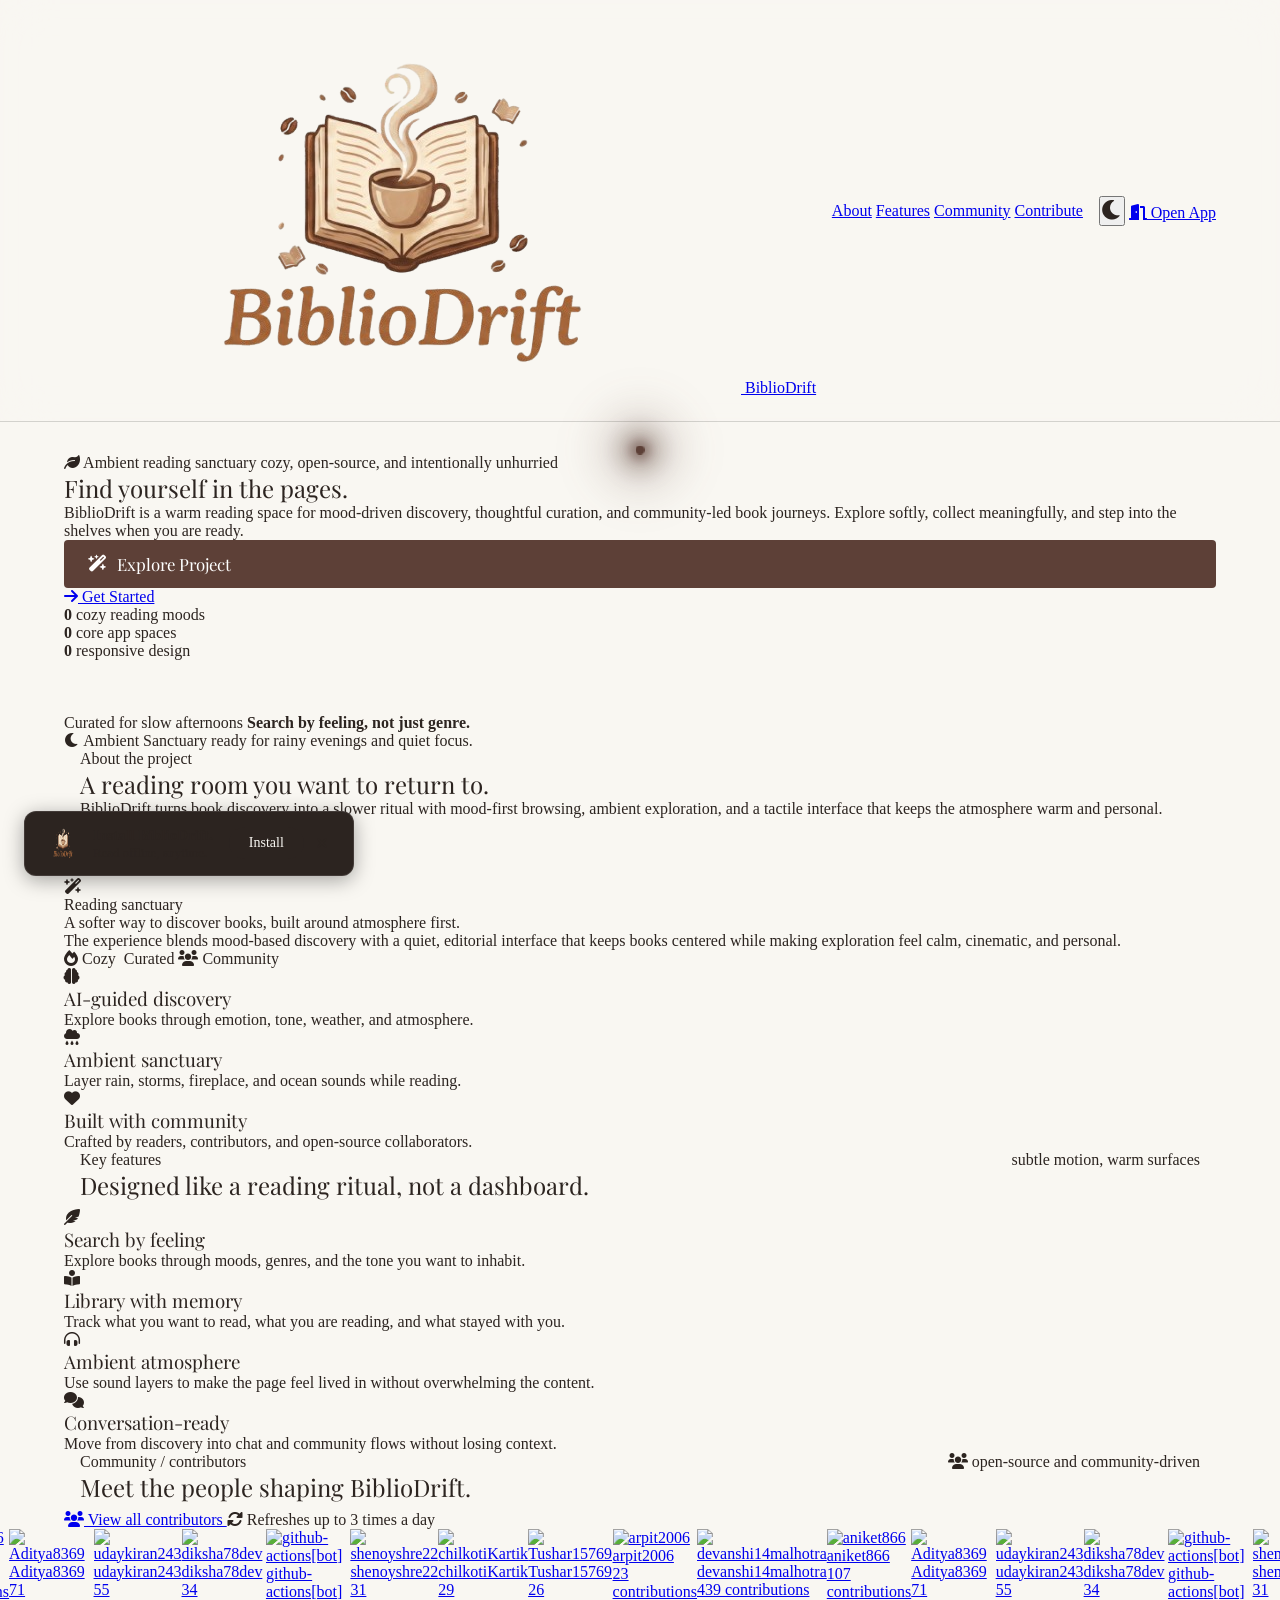
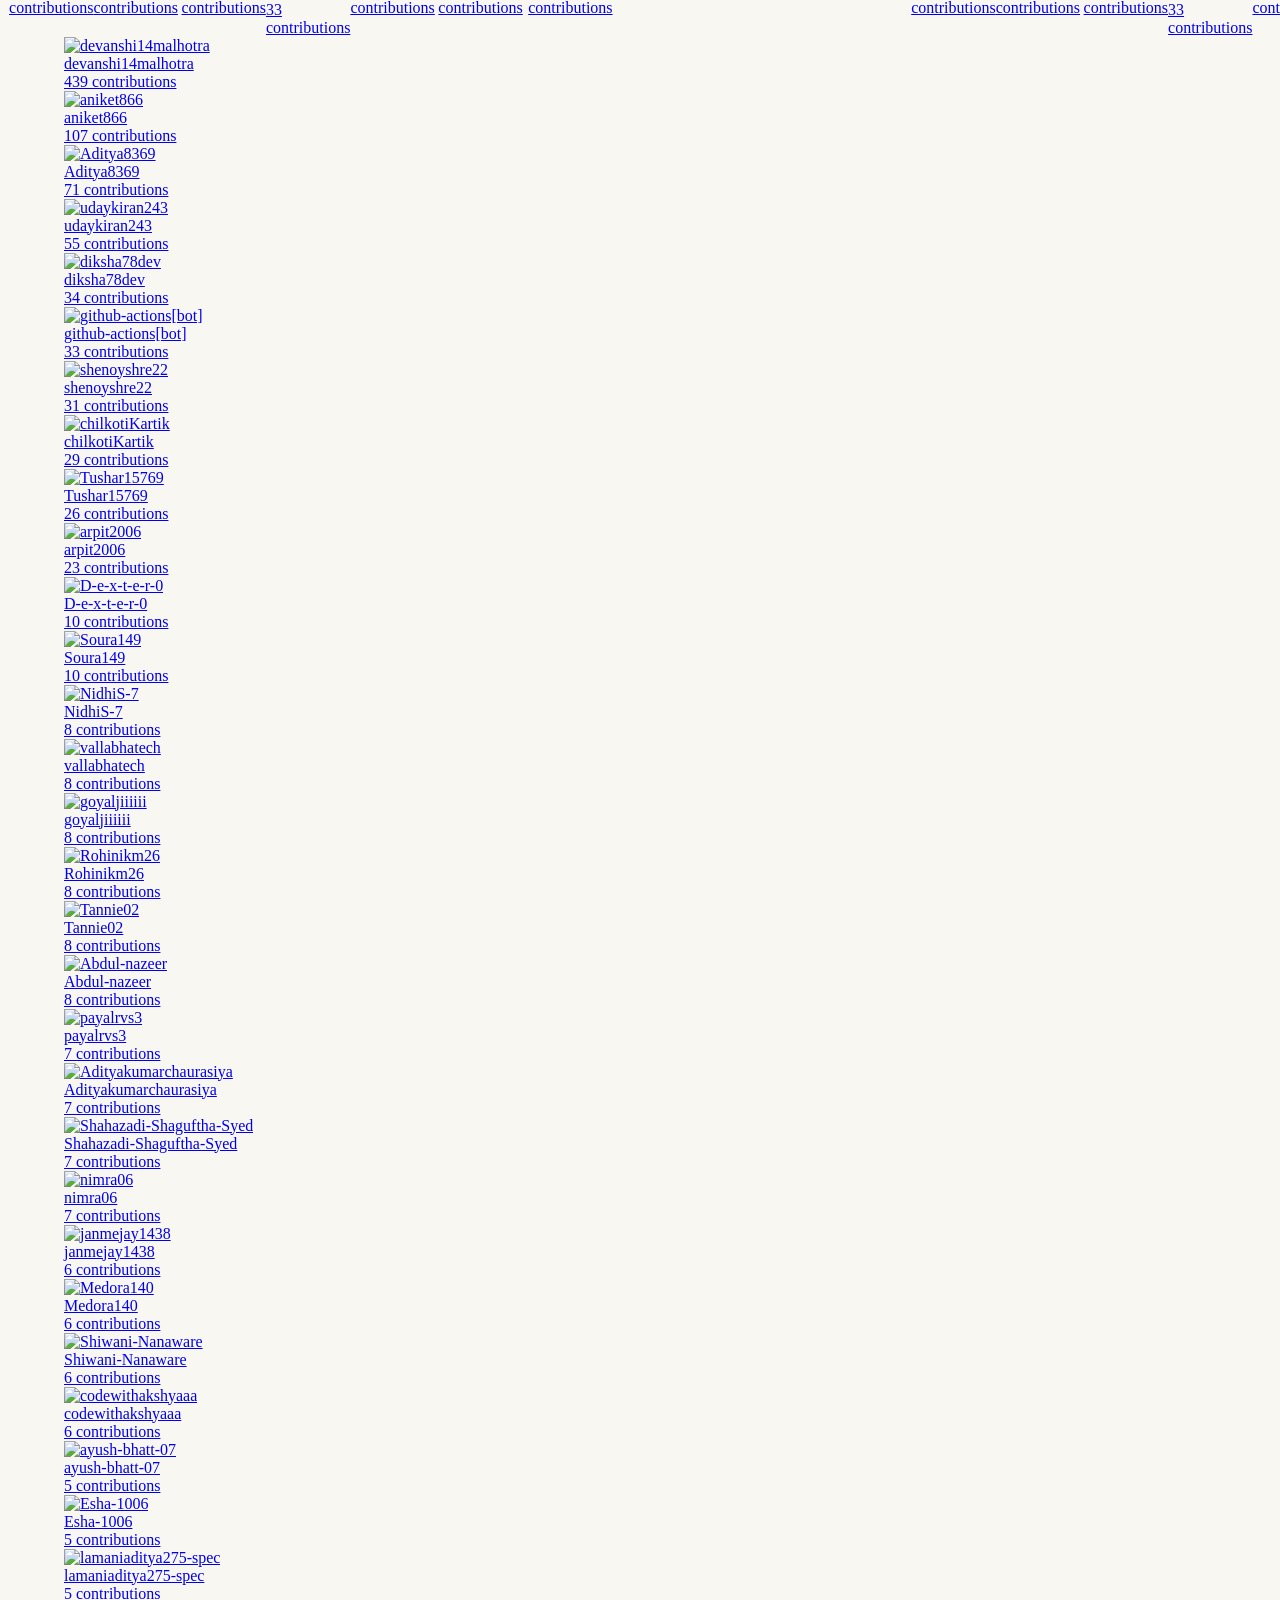
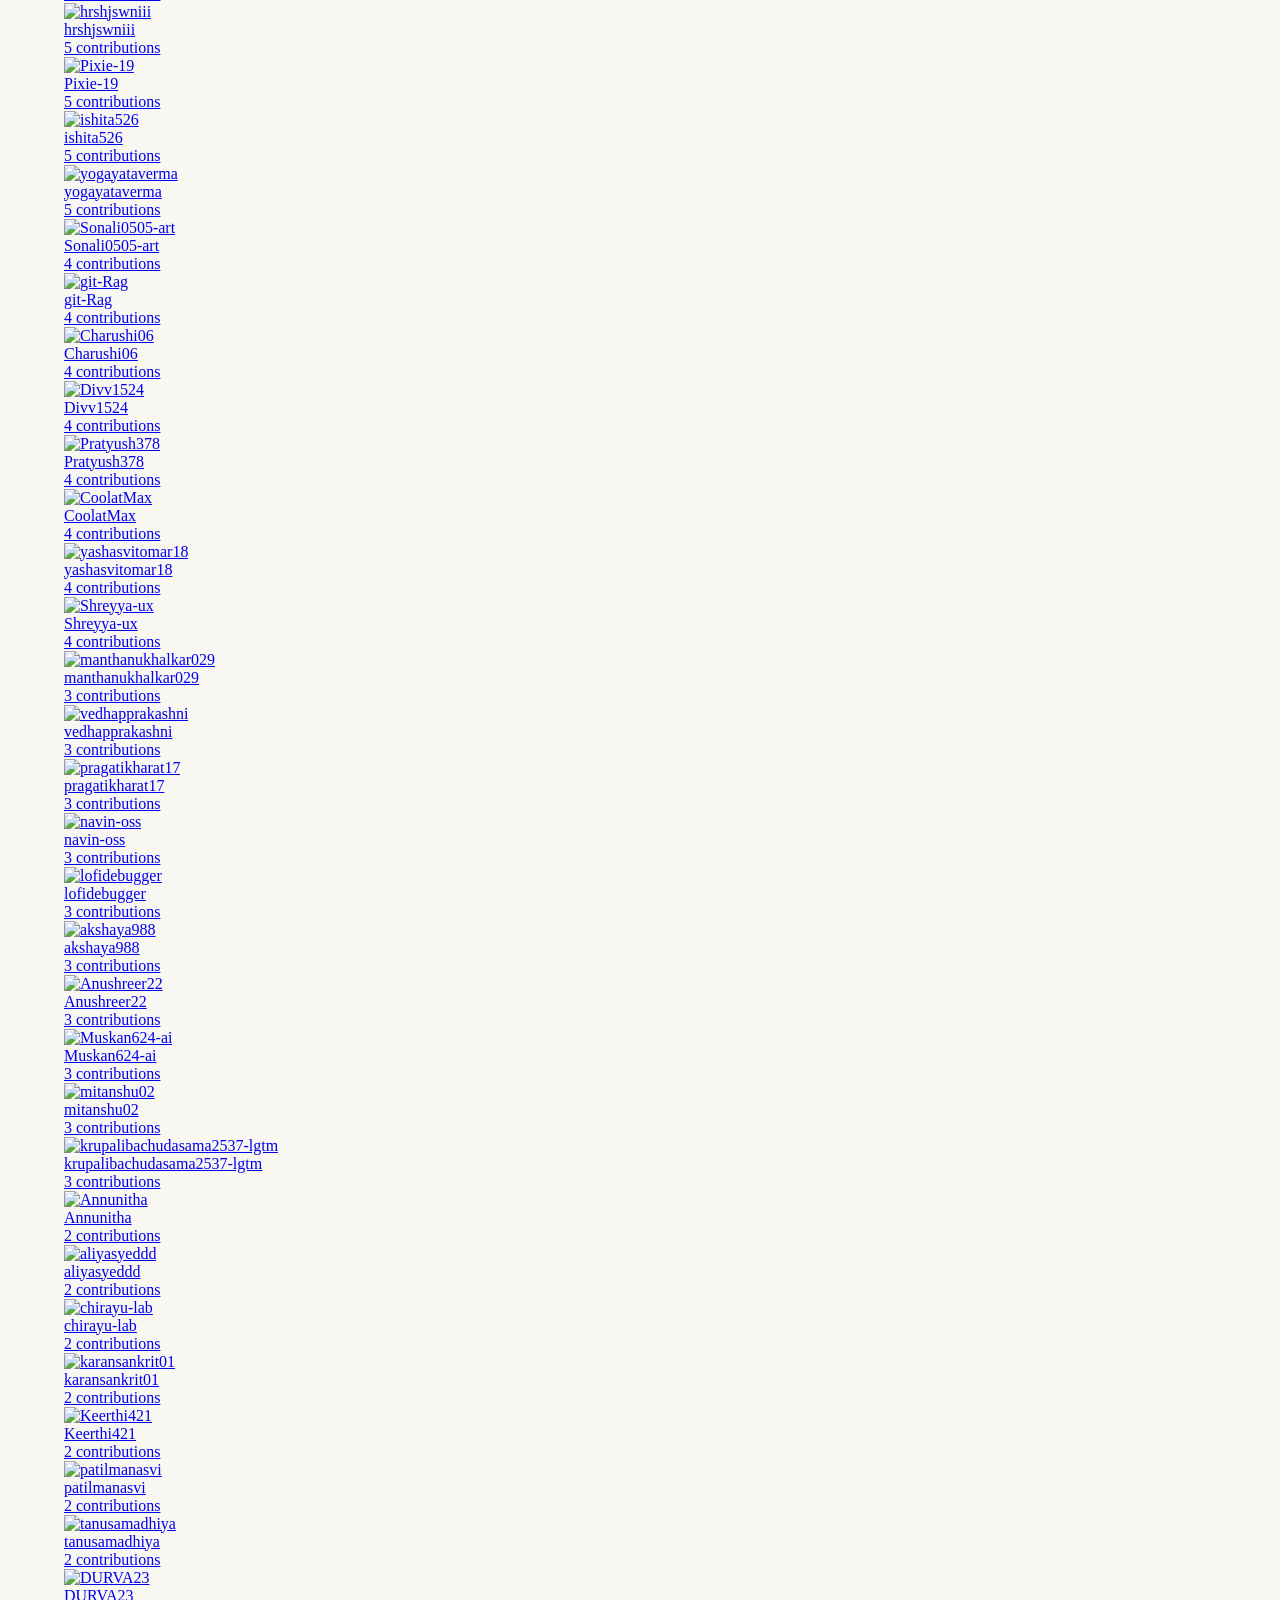
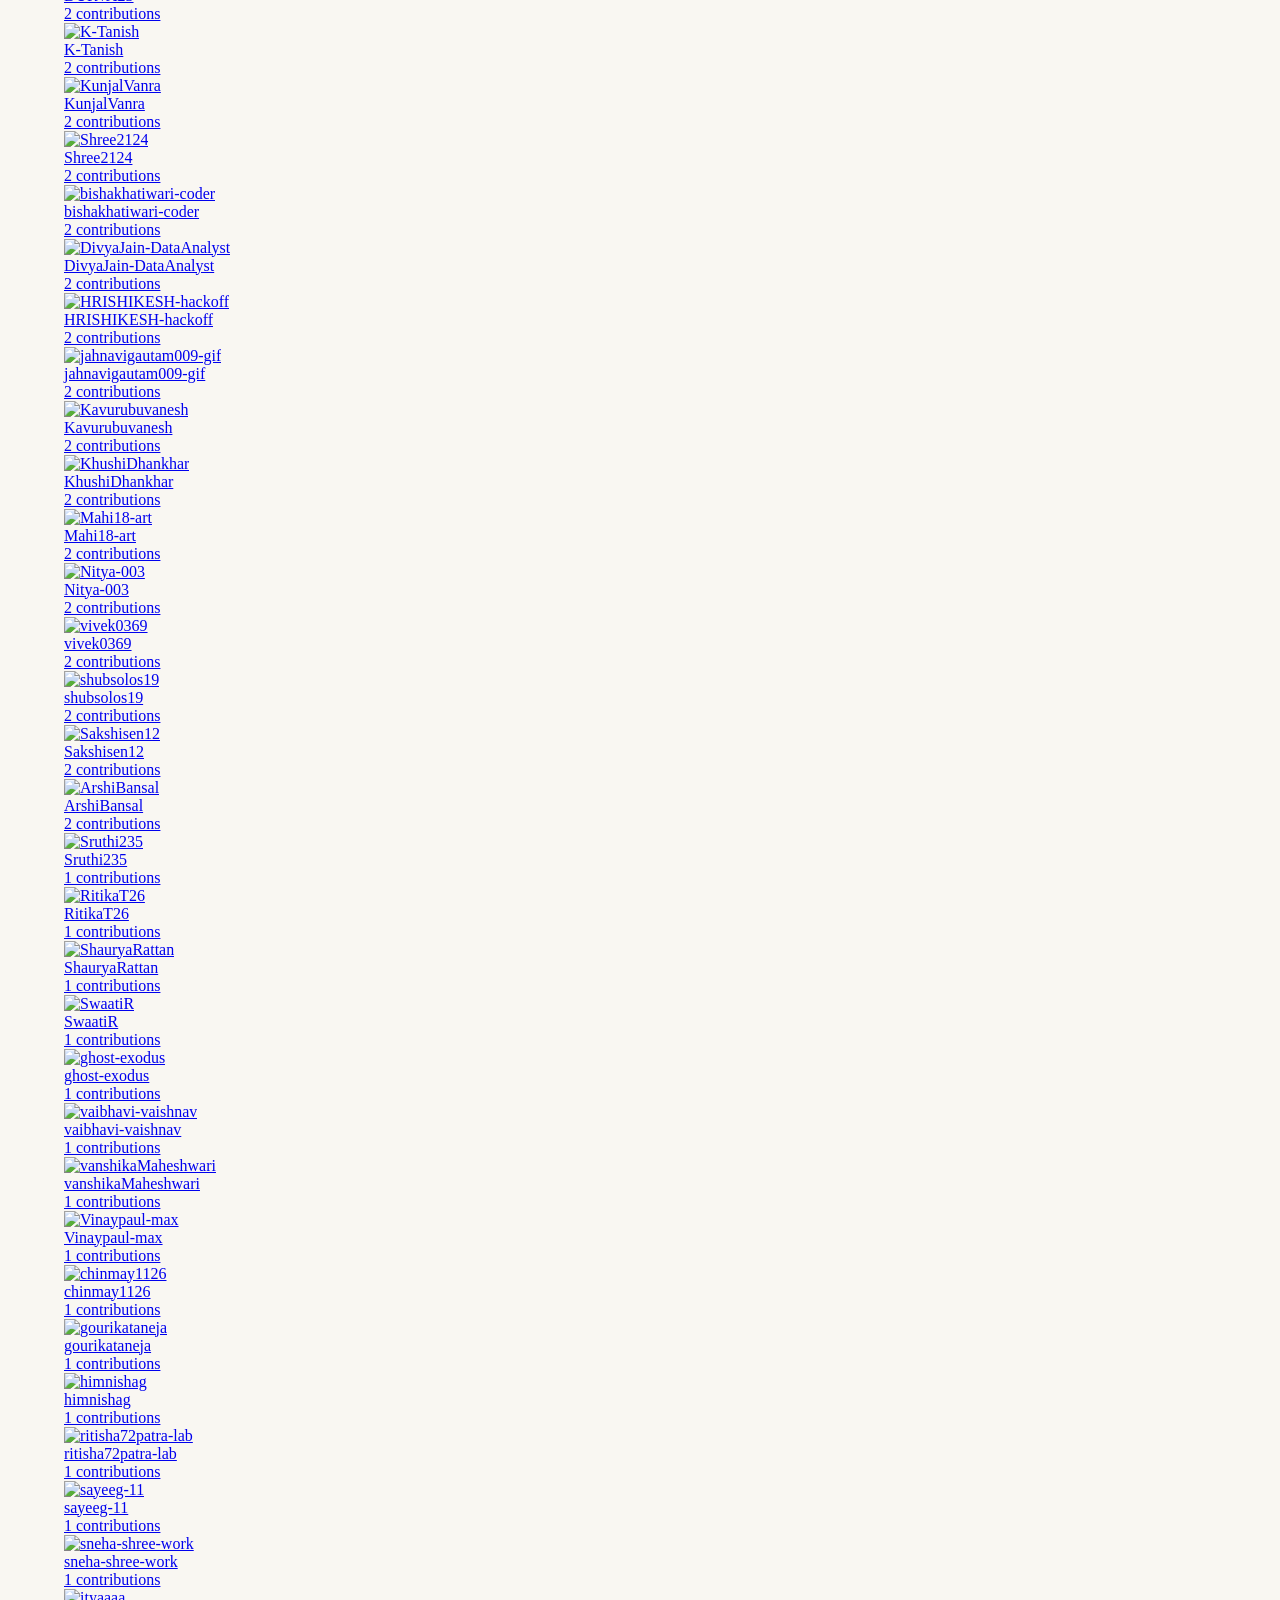
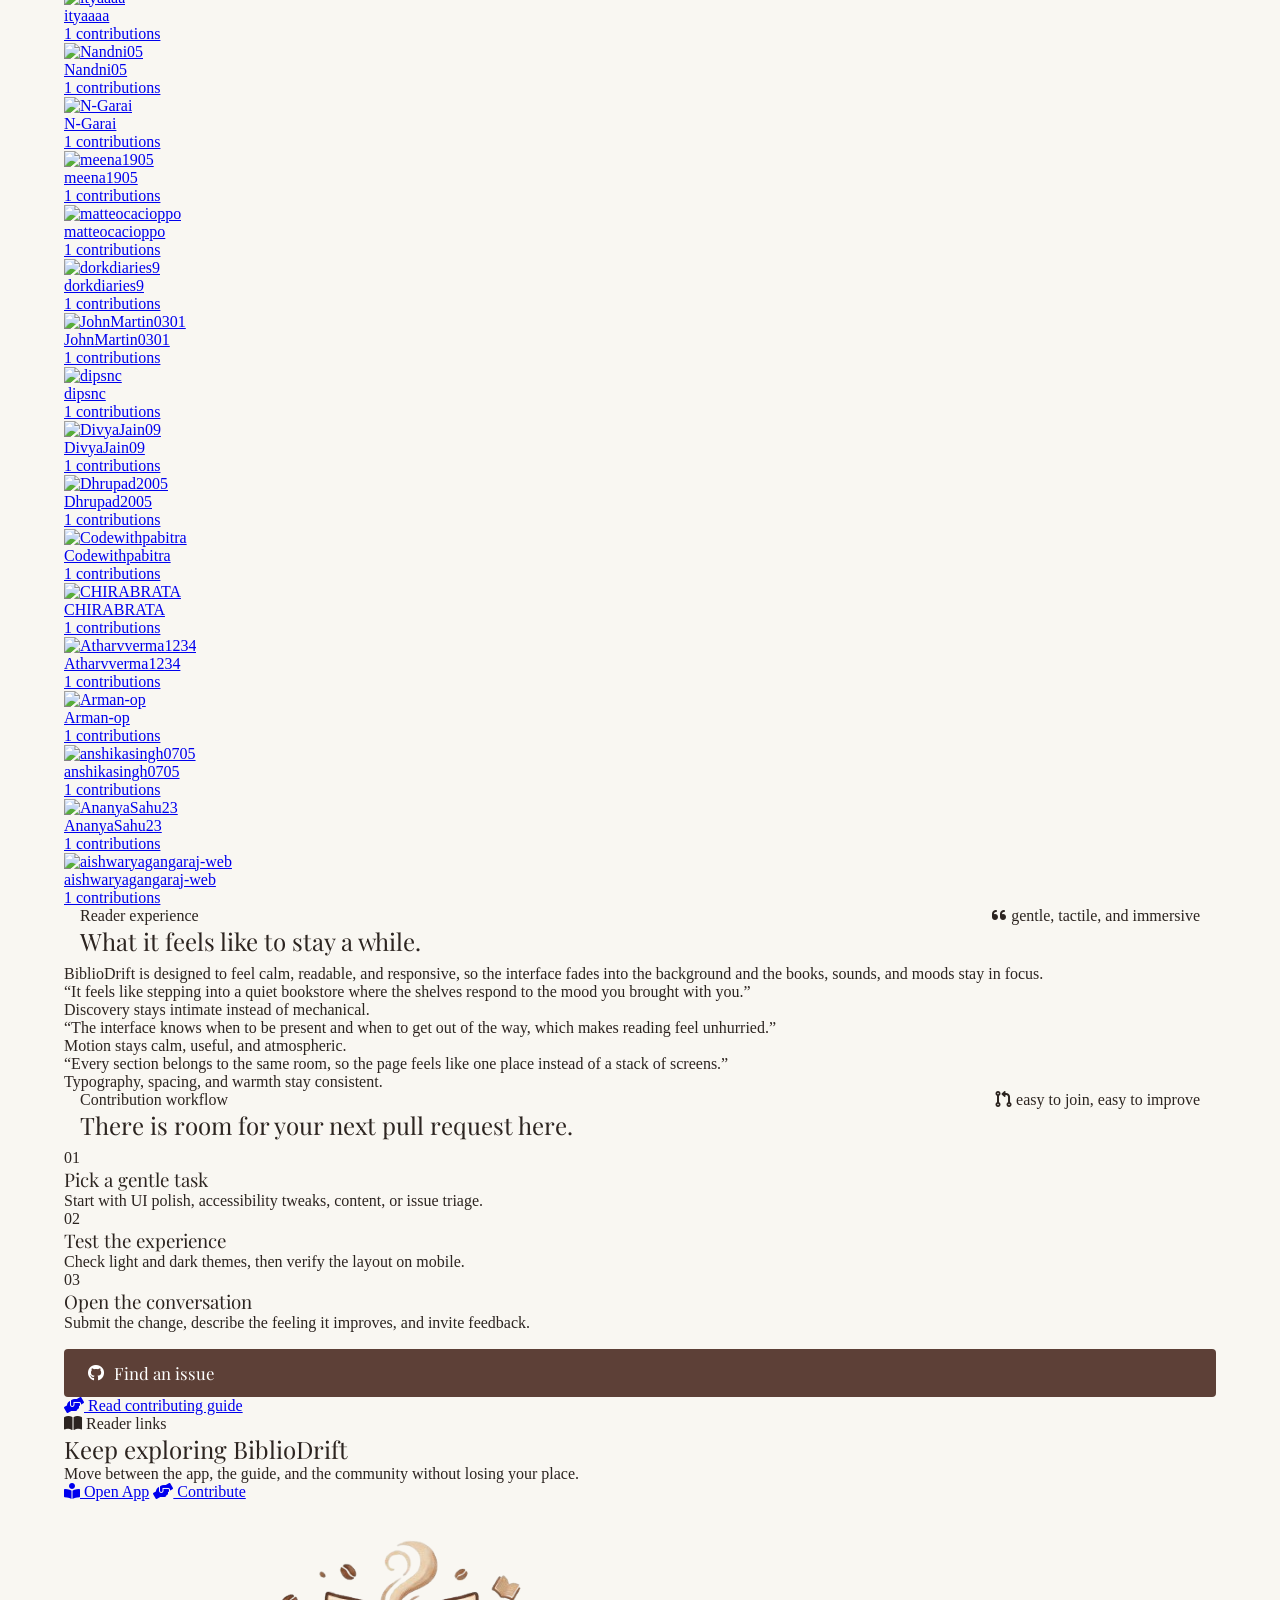
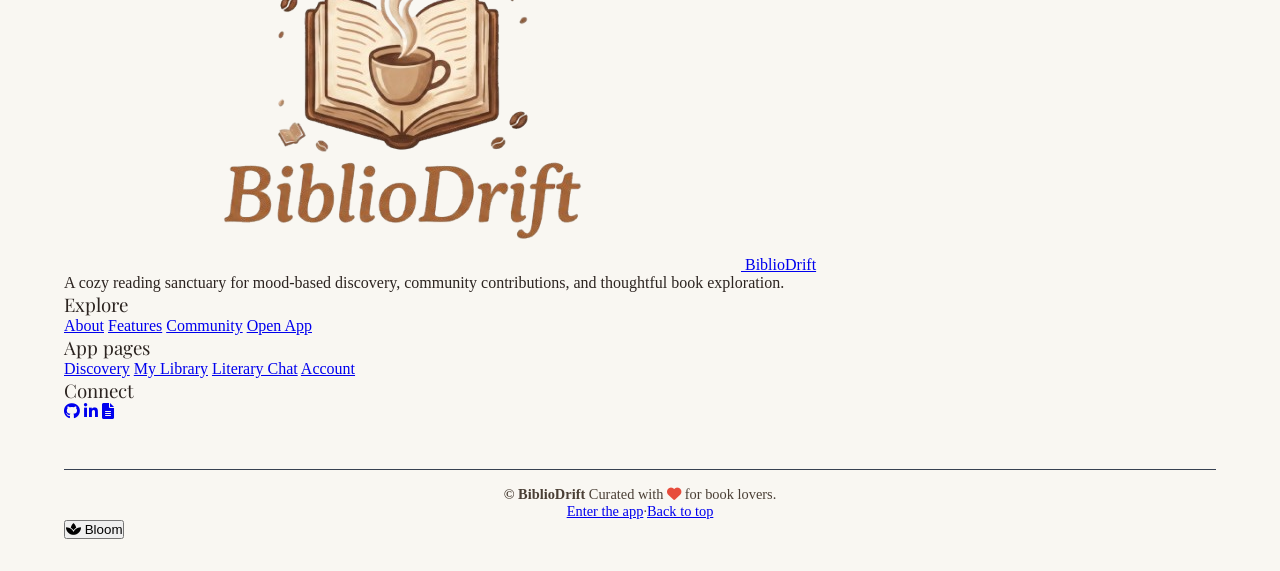
==== commit 84e99b4c: "Merge pull request #967 from contributor (Clean up inline CSS and inject PWA banner explicitly on al" ====
--- a/frontend/pages/index.html
+++ b/frontend/pages/index.html
@@ -2,1921 +2,47 @@
 <html lang="en">
 
 <head>
-    <meta charset="UTF-8" />
-    <meta name="viewport" content="width=device-width, initial-scale=1.0" />
-    <script>
-        (function () {
-            const theme = localStorage.getItem('bibliodrift_theme');
-            if (theme === 'night') {
-                document.documentElement.setAttribute('data-theme', 'night');
-            }
-        })();
-        
-        document.addEventListener('DOMContentLoaded', function () {
-            const btn = document.getElementById('themeToggle');
-            if (!btn) return;
-            const icon = btn.querySelector('i');
-            const STORAGE_KEY = 'bibliodrift_theme';
-            
-            function applyTheme(theme) {
-                if (theme === 'night') {
-                    document.documentElement.setAttribute('data-theme', 'night');
-                    if (icon) icon.className = 'fa-solid fa-sun';
-                } else {
-                    document.documentElement.removeAttribute('data-theme');
-                    if (icon) icon.className = 'fa-solid fa-moon';
-                }
-                localStorage.setItem(STORAGE_KEY, theme);
-            }
-            
-            btn.addEventListener('click', function () {
-                const current = document.documentElement.getAttribute('data-theme') === 'night' ? 'night' : 'light';
-                applyTheme(current === 'night' ? 'light' : 'night');
-            });
-        });
-    </script>
-    <meta name="description"
-        content="BiblioDrift is a cozy, community-driven reading sanctuary for discovering books by mood, collecting favorites, and exploring with AI-guided discovery." />
-    <meta name="theme-color" content="#2c2420" />
-    <title>BiblioDrift | A cozy reading sanctuary</title>
-    <script>
-        (function () {
-            const theme = localStorage.getItem('bibliodrift_theme');
-            if (theme === 'night') {
-                document.documentElement.setAttribute('data-theme', 'night');
-            }
-        })();
-    </script>
-    <link rel="stylesheet" href="../css/style.css" />
-    <link rel="stylesheet" href="../css/style-responsive.css" />
-    <link rel="stylesheet" href="../css/keyboard-shortcuts.css" />
-    <link rel="preconnect" href="https://fonts.googleapis.com" />
-    <link rel="preconnect" href="https://fonts.gstatic.com" crossorigin />
-    <link
-        href="https://fonts.googleapis.com/css2?family=DM+Sans:wght@400;500;700&family=Fraunces:opsz,wght@9..144,400;9..144,500;9..144,600&display=swap"
-        rel="stylesheet" />
-    <link rel="stylesheet" href="https://cdnjs.cloudflare.com/ajax/libs/font-awesome/6.0.0/css/all.min.css" />
-    <link rel="icon" href="../assets/images/biblioDrift_favicon.png" type="image/png" />
-    <link rel="stylesheet" href="../css/landing.css" />
-    <style>
-        :root {
-            --landing-bg: #f9f7f2;
-            --landing-surface: rgba(255, 250, 243, 0.72);
-            --landing-surface-strong: rgba(255, 255, 255, 0.86);
-            --landing-border: rgba(93, 64, 55, 0.12);
-            --landing-shadow: 0 18px 50px rgba(44, 36, 32, 0.08);
-            --landing-shadow-strong: 0 28px 80px rgba(44, 36, 32, 0.12);
-            --landing-gold: #d4af37;
-            --landing-wood: #5d4037;
-            --landing-ink: #2c2420;
-            --landing-muted: #6b5e55;
-            --landing-mist: #e7e1d8;
-            --landing-rain: #7f96a0;
-            --landing-rose: #dba09c;
-            --landing-forest: #6e8b74;
-            --landing-sand: #d9c0a7;
-        }
-
-        html {
-            scroll-behavior: smooth;
-        }
-
-        body.landing-page {
-            background:
-                radial-gradient(circle at top left, rgba(212, 175, 55, 0.14), transparent 28%),
-                radial-gradient(circle at 82% 16%, rgba(93, 64, 55, 0.16), transparent 26%),
-                radial-gradient(circle at 12% 78%, rgba(127, 150, 160, 0.12), transparent 24%),
-                linear-gradient(180deg, #fbfaf6 0%, #f8f3eb 44%, #f6f0e8 100%);
-            color: var(--landing-ink);
-            overflow-x: hidden;
-            font-family: "DM Sans", sans-serif;
-        }
-
-        body.landing-page::before,
-        body.landing-page::after {
-            content: "";
-            position: fixed;
-            inset: auto;
-            pointer-events: none;
-            z-index: 0;
-            border-radius: 50%;
-            filter: blur(8px);
-            opacity: 0.45;
-        }
-
-        body.landing-page::before {
-            width: 20rem;
-            height: 20rem;
-            top: -6rem;
-            right: -5rem;
-            background: rgba(212, 175, 55, 0.10);
-        }
-
-        body.landing-page::after {
-            width: 18rem;
-            height: 18rem;
-            left: -5rem;
-            bottom: 12vh;
-            background: rgba(93, 64, 55, 0.10);
-        }
-
-        body.landing-page.blossom-mode::before,
-        body.landing-page.blossom-mode::after {
-            animation: blossom-glow 8s ease-in-out infinite;
-        }
-
-        body.landing-page .landing-shell {
-            position: relative;
-            z-index: 1;
-            width: min(1320px, calc(100% - 1.6rem));
-            margin: 0.9rem auto 2.5rem;
-            padding: 1rem 0 0;
-        }
-
-        .landing-header {
-            position: sticky;
-            top: 1rem;
-            z-index: 12;
-            display: flex;
-            align-items: center;
-            justify-content: space-between;
-            gap: 1rem;
-            padding: 0.9rem 1.15rem;
-            border: 1px solid var(--landing-border);
-            border-radius: 24px;
-            background: rgba(255, 252, 246, 0.78);
-            backdrop-filter: blur(20px);
-            box-shadow: var(--landing-shadow);
-        }
-
-        .landing-brand {
-            display: inline-flex;
-            align-items: center;
-            gap: 0.8rem;
-            text-decoration: none;
-            color: var(--landing-ink);
-            font-family: "Fraunces", serif;
-            font-size: 1.1rem;
-            letter-spacing: 0.01em;
-        }
-
-        .landing-brand img {
-            width: 2.5rem;
-            height: 2.5rem;
-            border-radius: 14px;
-            box-shadow: 0 10px 20px rgba(44, 36, 32, 0.08);
-        }
-
-        .landing-nav {
-            display: flex;
-            align-items: center;
-            gap: 0.65rem;
-            flex-wrap: wrap;
-            justify-content: center;
-        }
-
-        .landing-nav a {
-            color: var(--landing-muted);
-            text-decoration: none;
-            padding: 0.5rem 0.85rem;
-            border-radius: 999px;
-            transition: background-color 0.2s ease, color 0.2s ease, transform 0.2s ease;
-        }
-
-        .landing-nav a:hover,
-        .landing-nav a:focus-visible {
-            color: var(--landing-ink);
-            background: rgba(212, 175, 55, 0.12);
-            transform: translateY(-1px);
-            outline: none;
-        }
-
-        .landing-header-actions {
-            display: flex;
-            align-items: center;
-            gap: 0.7rem;
-            flex-wrap: wrap;
-            justify-content: flex-end;
-        }
-
-        .landing-icon-btn {
-            width: 2.9rem;
-            height: 2.9rem;
-            border-radius: 999px;
-            border: 1px solid var(--landing-border);
-            background: rgba(255, 252, 246, 0.8);
-            color: var(--landing-ink);
-            display: inline-flex;
-            align-items: center;
-            justify-content: center;
-            cursor: pointer;
-            transition: transform 0.2s ease, box-shadow 0.2s ease, background-color 0.2s ease;
-        }
-
-        .landing-icon-btn:hover,
-        .landing-icon-btn:focus-visible {
-            transform: translateY(-2px);
-            background: #fff;
-            box-shadow: 0 12px 30px rgba(44, 36, 32, 0.1);
-            outline: none;
-        }
-
-        .landing-main {
-            display: grid;
-            gap: 1rem;
-            padding: 1rem 0 2rem;
-        }
-
-        .blossom-toggle {
-            position: fixed;
-            right: 1rem;
-            bottom: 1rem;
-            z-index: 25;
-            display: inline-flex;
-            align-items: center;
-            gap: 0.55rem;
-            padding: 0.78rem 1rem;
-            border-radius: 999px;
-            border: 1px solid rgba(93, 64, 55, 0.12);
-            background: rgba(255, 252, 246, 0.92);
-            color: var(--landing-ink);
-            box-shadow: 0 16px 32px rgba(44, 36, 32, 0.12);
-            backdrop-filter: blur(18px);
-            cursor: pointer;
-            transition: transform 0.2s ease, box-shadow 0.2s ease;
-        }
-
-        .blossom-toggle:hover,
-        .blossom-toggle:focus-visible {
-            transform: translateY(-2px);
-            box-shadow: 0 20px 36px rgba(44, 36, 32, 0.15);
-            outline: none;
-        }
-
-        .blossom-toggle i {
-            color: var(--landing-rose);
-        }
-
-        .blossom-toggle-label {
-            font-family: "Fraunces", serif;
-            font-size: 0.98rem;
-        }
-
-        .blossom-layer {
-            position: fixed;
-            inset: 0;
-            pointer-events: none;
-            overflow: hidden;
-            z-index: 30;
-        }
-
-        .blossom-petal {
-            position: absolute;
-            width: var(--petal-width, 0.72rem);
-            height: var(--petal-height, 1.05rem);
-            border-radius: 70% 70% 45% 45% / 85% 85% 35% 35%;
-            background:
-                radial-gradient(circle at 35% 30%, rgba(255,255,255,0.95) 0 10%, rgba(255,241,245,0.86) 14%, rgba(239,162,184,0.96) 100%),
-                linear-gradient(180deg, rgba(255,255,255,0.3), rgba(231,137,165,0.95));
-            box-shadow: 0 6px 14px rgba(220, 127, 157, 0.22);
-            opacity: 0;
-            transform: translate3d(0, 0, 0) rotate(0deg) scale(0.9);
-            animation: blossom-fall var(--petal-duration, 1800ms) cubic-bezier(.2,.8,.2,1) forwards;
-        }
-
-        .blossom-petal--large {
-            --petal-width: 0.9rem;
-            --petal-height: 1.3rem;
-        }
-
-        .blossom-petal--small {
-            --petal-width: 0.56rem;
-            --petal-height: 0.82rem;
-        }
-
-        .blossom-petal::before {
-            content: "";
-            position: absolute;
-            inset: 0.2rem 0.23rem 0.3rem;
-            border-radius: inherit;
-            background: radial-gradient(circle at 50% 35%, rgba(255,255,255,0.72), transparent 58%);
-            opacity: 0.7;
-        }
-
-        .landing-hero,
-        .landing-section,
-        .landing-footer {
-            border: 1px solid var(--landing-border);
-            border-radius: 32px;
-            background: var(--landing-surface);
-            backdrop-filter: blur(18px);
-            box-shadow: var(--landing-shadow);
-        }
-
-        .landing-hero {
-            display: grid;
-            grid-template-columns: minmax(0, 1.03fr) minmax(300px, 0.97fr);
-            gap: 1.2rem;
-            padding: clamp(1.25rem, 2.8vw, 2rem);
-            overflow: hidden;
-            position: relative;
-        }
-
-        .landing-hero::after {
-            content: "";
-            position: absolute;
-            inset: auto -6rem -8rem auto;
-            width: 18rem;
-            height: 18rem;
-            border-radius: 50%;
-            background: radial-gradient(circle, rgba(212, 175, 55, 0.14), transparent 68%);
-            pointer-events: none;
-        }
-
-        .hero-copy {
-            position: relative;
-            z-index: 1;
-            display: flex;
-            flex-direction: column;
-            gap: 1rem;
-            justify-content: center;
-            padding: 0.35rem 0;
-        }
-
-        .eyebrow-row {
-            display: flex;
-            flex-wrap: wrap;
-            gap: 0.65rem;
-            align-items: center;
-        }
-
-        .eyebrow-pill,
-        .eyebrow-note,
-        .section-kicker {
-            letter-spacing: 0.13em;
-            text-transform: uppercase;
-            font-size: 0.76rem;
-            font-weight: 700;
-        }
-
-        .eyebrow-pill {
-            display: inline-flex;
-            gap: 0.55rem;
-            align-items: center;
-            color: var(--landing-ink);
-            background: rgba(212, 175, 55, 0.12);
-            border: 1px solid rgba(212, 175, 55, 0.18);
-            border-radius: 999px;
-            padding: 0.5rem 0.9rem;
-        }
-
-        .eyebrow-note {
-            color: var(--landing-muted);
-        }
-
-        .landing-hero h1,
-        .landing-section h2 {
-            font-family: "Fraunces", serif;
-            font-weight: 500;
-            line-height: 0.95;
-            letter-spacing: 0;
-            color: var(--landing-ink);
-        }
-
-        .landing-hero h1 {
-            max-width: 9.5ch;
-            font-size: clamp(2.95rem, 7vw, 5.6rem);
-            margin: 0;
-        }
-
-        .landing-hero p,
-        .section-copy,
-        .quote-card p,
-        .workflow-step p,
-        .feature-card p,
-        .contributor-card p,
-        .landing-footer p,
-        .landing-footer a {
-            line-height: 1.75;
-            color: var(--landing-muted);
-            font-size: 0.99rem;
-        }
-
-        .landing-cta-group,
-        .contribute-actions {
-            display: flex;
-            gap: 0.9rem;
-            flex-wrap: wrap;
-            align-items: center;
-        }
-
-        .btn-ghost,
-        .btn-primary.landing-cta-primary {
-            text-decoration: none;
-            border-radius: 999px;
-            display: inline-flex;
-            align-items: center;
-            gap: 0.75rem;
-            padding: 0.95rem 1.35rem;
-            transition: transform 0.2s ease, box-shadow 0.2s ease, background-color 0.2s ease, color 0.2s ease;
-        }
-
-        .btn-primary.landing-cta-primary {
-            background: linear-gradient(135deg, #2f2723, var(--landing-wood));
-            color: #fff7ef;
-            box-shadow: 0 14px 28px rgba(44, 36, 32, 0.15);
-        }
-
-        .btn-primary.landing-cta-primary:hover,
-        .btn-primary.landing-cta-primary:focus-visible,
-        .btn-ghost:hover,
-        .btn-ghost:focus-visible {
-            transform: translateY(-2px);
-            outline: none;
-        }
-
-        .btn-ghost {
-            color: var(--landing-ink);
-            background: rgba(255, 255, 255, 0.75);
-            border: 1px solid var(--landing-border);
-            box-shadow: 0 10px 20px rgba(44, 36, 32, 0.06);
-        }
-
-        .btn-ghost:hover,
-        .btn-ghost:focus-visible {
-            background: #fff;
-            box-shadow: 0 16px 30px rgba(44, 36, 32, 0.08);
-        }
-
-        .hero-metrics {
-            display: grid;
-            grid-template-columns: repeat(3, minmax(0, 1fr));
-            gap: 0.6rem;
-            margin-top: 0.1rem;
-            max-width: 34rem;
-        }
-
-        .metric-card,
-        .section-chip,
-        .testimonial-card,
-        .feature-card,
-        .contributor-card,
-        .workflow-step,
-        .about-card,
-        .quote-card {
-            border: 1px solid rgba(93, 64, 55, 0.10);
-            background: var(--landing-surface-strong);
-            box-shadow: 0 14px 36px rgba(44, 36, 32, 0.06);
-        }
-
-        .metric-card {
-            border-radius: 20px;
-            padding: 0.95rem 1rem;
-            display: grid;
-            gap: 0.25rem;
-            min-height: 7rem;
-        }
-
-        .metric-card strong {
-            color: var(--landing-ink);
-            font-family: "Fraunces", serif;
-            font-size: clamp(1.8rem, 4vw, 2.45rem);
-            line-height: 1;
-        }
-
-        .metric-card span {
-            color: var(--landing-muted);
-            font-size: 0.95rem;
-        }
-
-        .hero-visual {
-            position: relative;
-            min-height: 31rem;
-            display: grid;
-            align-items: center;
-            justify-items: center;
-        }
-
-        .hero-orb {
-            position: absolute;
-            border-radius: 50%;
-            filter: blur(2px);
-            animation: floatOrb 10s ease-in-out infinite;
-        }
-
-        .orb-one {
-            width: 12rem;
-            height: 12rem;
-            top: 2rem;
-            right: 1rem;
-            background: radial-gradient(circle, rgba(212, 175, 55, 0.18), rgba(212, 175, 55, 0.04));
-        }
-
-        .orb-two {
-            width: 9rem;
-            height: 9rem;
-            bottom: 4rem;
-            left: 2rem;
-            background: radial-gradient(circle, rgba(127, 150, 160, 0.18), rgba(127, 150, 160, 0.03));
-            animation-delay: -3s;
-        }
-
-        .hero-book-stack {
-            position: relative;
-            width: min(100%, 24rem);
-            min-height: 30rem;
-            display: grid;
-            place-items: center;
-        }
-
-        .hero-book-stack::before {
-            content: "";
-            position: absolute;
-            inset: 7% 10% 6% 10%;
-            border-radius: 34px;
-            background: linear-gradient(180deg, rgba(255, 255, 255, 0.72), rgba(255, 250, 243, 0.42));
-            border: 1px solid rgba(93, 64, 55, 0.09);
-            box-shadow: inset 0 1px 0 rgba(255, 255, 255, 0.5), 0 22px 44px rgba(44, 36, 32, 0.08);
-            transform: rotate(-2deg);
-        }
-
-        .hero-book {
-            position: absolute;
-            border-radius: 20px;
-            overflow: hidden;
-            border: 1px solid rgba(255, 255, 255, 0.65);
-            box-shadow: 0 22px 40px rgba(44, 36, 32, 0.15);
-            animation: floatCard 8s ease-in-out infinite;
-        }
-
-        .hero-book img {
-            width: 100%;
-            height: 100%;
-            object-fit: cover;
-            display: block;
-        }
-
-        .book-large {
-            width: 15.5rem;
-            height: 23rem;
-            transform: rotate(-6deg) translateY(0.5rem);
-            z-index: 2;
-        }
-
-        .book-small-top {
-            width: 9.25rem;
-            height: 13.75rem;
-            top: 1.6rem;
-            right: 0.25rem;
-            transform: rotate(9deg);
-            animation-delay: -1.5s;
-            z-index: 3;
-        }
-
-        .book-small-bottom {
-            width: 8.75rem;
-            height: 13rem;
-            left: 0.2rem;
-            bottom: 2.2rem;
-            transform: rotate(-8deg);
-            animation-delay: -2.8s;
-            z-index: 1;
-        }
-
-        .hero-caption {
-            position: absolute;
-            left: 1rem;
-            bottom: 1rem;
-            width: min(19rem, 88%);
-            padding: 1rem 1.1rem;
-            border-radius: 18px;
-            background: rgba(255, 250, 243, 0.82);
-            backdrop-filter: blur(10px);
-            border: 1px solid rgba(93, 64, 55, 0.1);
-            box-shadow: 0 12px 28px rgba(44, 36, 32, 0.08);
-            z-index: 4;
-        }
-
-        .hero-caption span,
-        .hero-caption strong,
-        .hero-note {
-            display: block;
-        }
-
-        .hero-caption span {
-            color: var(--landing-muted);
-            font-size: 0.82rem;
-            text-transform: uppercase;
-            letter-spacing: 0.12em;
-            margin-bottom: 0.35rem;
-        }
-
-        .hero-caption strong {
-            color: var(--landing-ink);
-            font-family: "Fraunces", serif;
-            font-weight: 600;
-            font-size: 1.15rem;
-            line-height: 1.25;
-        }
-
-        .hero-note {
-            position: absolute;
-            right: -0.5rem;
-            top: 2.4rem;
-            max-width: 15rem;
-            padding: 0.9rem 1rem;
-            border-radius: 18px;
-            background: rgba(44, 36, 32, 0.9);
-            color: #fff7ef;
-            border: 1px solid rgba(255, 255, 255, 0.08);
-            box-shadow: 0 16px 30px rgba(44, 36, 32, 0.12);
-            display: flex;
-            gap: 0.75rem;
-            align-items: flex-start;
-            z-index: 5;
-        }
-
-        .hero-note i {
-            color: #f6d67b;
-            margin-top: 0.15rem;
-        }
-
-        .landing-section {
-            padding: clamp(1.15rem, 2.6vw, 1.8rem);
-        }
-
-        .section-header {
-            display: flex;
-            gap: 1rem;
-            justify-content: space-between;
-            align-items: end;
-            margin-bottom: 1.35rem;
-            flex-wrap: wrap;
-        }
-
-        .section-header h2 {
-            margin-top: 0.2rem;
-            font-size: clamp(1.85rem, 4vw, 3rem);
-            max-width: 13ch;
-        }
-
-        .section-header p,
-        .section-header span {
-            color: var(--landing-muted);
-        }
-
-        .community-title-inline {
-            max-width: none;
-            white-space: nowrap;
-            display: inline-block;
-            width: auto;
-            text-align: left;
-            color: var(--landing-ink);
-            font-size: clamp(2rem, 4.5vw, 3.25rem);
-            line-height: 1.08;
-            margin: 0.25rem 0 0;
-        }
-
-        @media (max-width: 720px) {
-            .community-title-inline {
-                white-space: normal;
-                font-size: clamp(1.8rem, 6vw, 2.35rem);
-            }
-        }
-
-        .community-header-row {
-            display: flex;
-            align-items: center;
-            gap: 1rem;
-            flex-wrap: wrap;
-            justify-content: space-between;
-        }
-
-        .community-header-row > div {
-            flex: 1 1 auto;
-            text-align: left;
-        }
-
-        .community-header-row .section-chip {
-            margin: 0;
-            flex: 0 0 auto;
-        }
-
-        @media (max-width: 720px) {
-            .community-header-row {
-                justify-content: center;
-            }
-
-            .community-header-row > div {
-                text-align: center;
-            }
-        }
-
-        .section-chip {
-            display: inline-flex;
-            gap: 0.55rem;
-            align-items: center;
-            border-radius: 999px;
-            padding: 0.6rem 0.9rem;
-            white-space: nowrap;
-        }
-
-        .about-grid,
-        .feature-grid,
-        .community-grid,
-        .testimonial-grid,
-        .workflow-grid,
-        .footer-grid {
-            display: grid;
-            gap: 1rem;
-        }
-
-        .about-grid {
-            grid-template-columns: minmax(0, 1.08fr) minmax(0, 0.92fr);
-            align-items: stretch;
-            gap: 0.85rem;
-        }
-
-        .about-feature-stack {
-            display: grid;
-            gap: 0.85rem;
-            align-content: start;
-        }
-
-        .about-card,
-        .feature-card,
-        .contributor-card,
-        .workflow-step,
-        .quote-card,
-        .testimonial-card {
-            border-radius: 24px;
-            padding: 1.25rem;
-            transition: transform 0.25s ease, box-shadow 0.25s ease, border-color 0.25s ease;
-        }
-
-        .about-card:hover,
-        .feature-card:hover,
-        .contributor-card:hover,
-        .workflow-step:hover,
-        .quote-card:hover,
-        .testimonial-card:hover {
-            transform: translateY(-3px);
-            box-shadow: var(--landing-shadow-strong);
-            border-color: rgba(212, 175, 55, 0.18);
-        }
-
-        .about-card {
-            display: grid;
-            gap: 0.7rem;
-            align-content: center;
-            padding: 1.35rem 1.35rem;
-            position: relative;
-            overflow: hidden;
-            background:
-                radial-gradient(circle at top right, rgba(212, 175, 55, 0.08), transparent 30%),
-                linear-gradient(180deg, rgba(255, 255, 255, 0.92), rgba(255, 252, 246, 0.84));
-            border-color: rgba(93, 64, 55, 0.08);
-            box-shadow: 0 20px 50px rgba(44, 36, 32, 0.07);
-        }
-
-        .about-card::after {
-            content: "";
-            position: absolute;
-            inset: auto -4rem -4rem auto;
-            width: 10rem;
-            height: 10rem;
-            border-radius: 50%;
-            background: radial-gradient(circle, rgba(127, 150, 160, 0.12), transparent 68%);
-            pointer-events: none;
-        }
-
-        .about-card>* {
-            position: relative;
-            z-index: 1;
-        }
-
-        .about-card .section-kicker {
-            color: var(--landing-gold);
-            margin-bottom: 0.05rem;
-        }
-
-        .about-lede {
-            margin: 0;
-            max-width: 16ch;
-            font-family: "Fraunces", serif;
-            font-size: clamp(1.45rem, 2.7vw, 2rem);
-            line-height: 1.12;
-            color: var(--landing-ink);
-            letter-spacing: 0.01em;
-        }
-
-        .about-card .section-copy {
-            margin: 0;
-            max-width: 52ch;
-            line-height: 1.65;
-            font-size: 0.96rem;
-        }
-
-        .about-card .section-copy+.section-copy {
-            margin-top: -0.15rem;
-        }
-
-        .about-header {
-            align-items: center;
-            margin-bottom: 1rem;
-        }
-
-        .about-heading-content {
-            display: grid;
-            gap: 0.9rem;
-            max-width: 48rem;
-        }
-
-        .about-heading-content h2 {
-            max-width: 12ch;
-        }
-
-        .about-subtext {
-            max-width: 40rem;
-            margin: 0;
-            font-size: 0.99rem;
-            line-height: 1.72;
-        }
-
-        .about-cta-row {
-            display: flex;
-            gap: 0.75rem;
-            flex-wrap: wrap;
-        }
-
-        .primary-about-btn,
-        .secondary-about-btn {
-            text-decoration: none;
-            border-radius: 999px;
-            display: inline-flex;
-            align-items: center;
-            justify-content: center;
-            gap: 0.65rem;
-            padding: 0.88rem 1.2rem;
-            transition: transform 0.2s ease, box-shadow 0.2s ease, background-color 0.2s ease, color 0.2s ease;
-        }
-
-        .primary-about-btn {
-            background: linear-gradient(135deg, #2f2723, var(--landing-wood));
-            color: #fff7ef;
-            box-shadow: 0 14px 28px rgba(44, 36, 32, 0.14);
-        }
-
-        .secondary-about-btn {
-            background: rgba(255, 255, 255, 0.76);
-            color: var(--landing-ink);
-            border: 1px solid rgba(93, 64, 55, 0.12);
-            box-shadow: 0 10px 20px rgba(44, 36, 32, 0.06);
-        }
-
-        .primary-about-btn:hover,
-        .primary-about-btn:focus-visible,
-        .secondary-about-btn:hover,
-        .secondary-about-btn:focus-visible {
-            transform: translateY(-2px);
-            outline: none;
-        }
-
-        .secondary-about-btn:hover,
-        .secondary-about-btn:focus-visible {
-            background: #fff;
-            box-shadow: 0 16px 30px rgba(44, 36, 32, 0.08);
-        }
-
-        .about-floating-chip {
-            display: inline-flex;
-            align-items: center;
-            gap: 0.65rem;
-            justify-self: end;
-            padding: 0.8rem 1rem;
-            border-radius: 999px;
-            border: 1px solid rgba(93, 64, 55, 0.1);
-            background: rgba(255, 252, 246, 0.82);
-            color: var(--landing-ink);
-            box-shadow: 0 12px 24px rgba(44, 36, 32, 0.06);
-        }
-
-        .about-floating-chip i {
-            color: var(--landing-wood);
-        }
-
-        .about-mini,
-        .about-bridge,
-        .about-aside {
-            display: none;
-        }
-
-        .about-mood-row {
-            display: grid;
-            grid-template-columns: repeat(3, minmax(0, 1fr));
-            gap: 0.55rem;
-            margin-top: 0.15rem;
-        }
-
-        .about-mood-pill,
-        .workflow-step span,
-        .quote-card span {
-            display: inline-flex;
-            align-items: center;
-            justify-content: center;
-        }
-
-        .about-mood-pill {
-            gap: 0.45rem;
-            padding: 0.75rem 0.85rem;
-            border-radius: 16px;
-            background:
-                linear-gradient(180deg, rgba(255, 255, 255, 0.94), rgba(255, 252, 246, 0.86));
-            box-shadow: 0 12px 26px rgba(44, 36, 32, 0.05);
-            border-color: rgba(93, 64, 55, 0.08);
-            color: var(--landing-ink);
-            font-size: 0.86rem;
-            line-height: 1.2;
-            text-align: center;
-        }
-
-        .about-mood-pill:nth-child(1) {
-            background: linear-gradient(180deg, rgba(255, 250, 243, 0.98), rgba(248, 239, 230, 0.92));
-        }
-
-        .about-mood-pill:nth-child(2) {
-            background: linear-gradient(180deg, rgba(247, 242, 255, 0.98), rgba(236, 229, 248, 0.92));
-        }
-
-        .about-mood-pill:nth-child(3) {
-            background: linear-gradient(180deg, rgba(242, 249, 246, 0.98), rgba(227, 239, 233, 0.92));
-        }
-
-        .about-mood-pill:nth-child(1) i { color: #b66b2f; }
-        .about-mood-pill:nth-child(2) i { color: #7f96a0; }
-        .about-mood-pill:nth-child(3) i { color: #6e8b74; }
-
-        .about-mood-pill i {
-            color: var(--landing-wood);
-        }
-
-        .mini-feature-card {
-            display: grid;
-            grid-template-columns: auto 1fr;
-            gap: 0.9rem;
-            align-items: start;
-            padding: 1rem 1.05rem;
-            border-radius: 22px;
-            background:
-                linear-gradient(180deg, rgba(255, 255, 255, 0.94), rgba(255, 252, 246, 0.86));
-            border: 1px solid rgba(93, 64, 55, 0.08);
-            box-shadow: 0 12px 26px rgba(44, 36, 32, 0.05);
-        }
-
-        .mini-feature-icon {
-            width: 2.8rem;
-            height: 2.8rem;
-            border-radius: 14px;
-            display: grid;
-            place-items: center;
-            background: rgba(212, 175, 55, 0.12);
-            color: var(--landing-wood);
-            box-shadow: inset 0 1px 0 rgba(255, 255, 255, 0.45);
-        }
-
-        .about-feature-stack .mini-feature-card:nth-child(1) .mini-feature-icon {
-            background: rgba(212, 175, 55, 0.16);
-            color: #8b5e34;
-        }
-
-        .about-feature-stack .mini-feature-card:nth-child(2) .mini-feature-icon {
-            background: rgba(127, 150, 160, 0.16);
-            color: #5f7280;
-        }
-
-        .about-feature-stack .mini-feature-card:nth-child(3) .mini-feature-icon {
-            background: rgba(110, 139, 116, 0.16);
-            color: #56715d;
-        }
-
-        .mini-feature-card h3 {
-            color: var(--landing-ink);
-            font-family: "Fraunces", serif;
-            font-size: 1.12rem;
-            font-weight: 600;
-            margin: 0 0 0.25rem;
-        }
-
-        .mini-feature-card p {
-            margin: 0;
-            color: var(--landing-muted);
-            line-height: 1.65;
-            font-size: 0.95rem;
-        }
-
-        #about-project .section-header {
-            margin-bottom: 0.65rem;
-        }
-
-        #about-project .section-copy+.section-copy {
-            margin-top: -0.2rem;
-        }
-
-        #about-project .section-kicker {
-            margin-bottom: 0.15rem;
-        }
-
-        .about-mood-pill i,
-        .feature-card i,
-        .workflow-step span,
-        .quote-card i {
-            color: var(--landing-wood);
-        }
-
-        .about-mood-pill strong,
-        .feature-card h3,
-        .contributor-card h3,
-        .workflow-step h3 {
-            color: var(--landing-ink);
-            font-family: "Fraunces", serif;
-            font-size: 1.25rem;
-            font-weight: 600;
-            margin: 0;
-        }
-
-        .feature-card p,
-        .contributor-card p,
-        .workflow-step p,
-        .quote-card p,
-        .testimonial-card p {
-            margin: 0;
-        }
-
-        .about-mini i {
-            width: 2.6rem;
-            height: 2.6rem;
-            border-radius: 12px;
-            display: grid;
-            place-items: center;
-            background: rgba(212, 175, 55, 0.12);
-            margin-top: 0.2rem;
-        }
-
-        /* Feature grid + animated cards */
-        .feature-grid {
-            grid-template-columns: repeat(4, minmax(0, 1fr));
-            gap: 1rem;
-        }
-
-        @keyframes feature-fade-up {
-            from { opacity: 0; transform: translateY(10px) scale(0.995); }
-            to { opacity: 1; transform: translateY(0) scale(1); }
-        }
-
-        .feature-card {
-            position: relative;
-            display: grid;
-            gap: 0.9rem;
-            padding: 1.6rem;
-            background:
-                radial-gradient(circle at top right, rgba(212, 175, 55, 0.08), transparent 28%),
-                var(--landing-surface-strong);
-            border-radius: 24px;
-            opacity: 0;
-            transform: translateY(10px) scale(0.995);
-            animation: feature-fade-up 520ms cubic-bezier(.2,.8,.2,1) forwards;
-            transition: transform 0.28s cubic-bezier(.2,.8,.2,1), box-shadow 0.28s ease, border-color 0.28s ease;
-            overflow: hidden;
-        }
-
-        .feature-card::before{
-            content: "";
-            position: absolute;
-            left: 1rem;
-            top: 0.7rem;
-            width: 46%;
-            height: 46px;
-            border-radius: 12px;
-            background: linear-gradient(90deg, rgba(212,175,55,0.14), rgba(255,255,255,0.0));
-            filter: blur(6px);
-            opacity: 0.9;
-            pointer-events: none;
-        }
-
-        /* Staggered entrance for the four feature cards */
-        #key-features .feature-card:nth-child(1){ animation-delay: 120ms; }
-        #key-features .feature-card:nth-child(2){ animation-delay: 240ms; }
-        #key-features .feature-card:nth-child(3){ animation-delay: 360ms; }
-        #key-features .feature-card:nth-child(4){ animation-delay: 480ms; }
-
-        .feature-card:hover {
-            transform: translateY(-8px) scale(1.006);
-            box-shadow: 0 18px 40px rgba(44,36,32,0.08);
-            border-color: rgba(212, 175, 55, 0.12);
-        }
-
-        .feature-card i {
-            width: 3.4rem;
-            height: 3.4rem;
-            border-radius: 14px;
-            display: grid;
-            place-items: center;
-            background: linear-gradient(180deg, rgba(255,255,255,0.9), rgba(212,175,55,0.06));
-            color: var(--landing-wood);
-            font-size: 1.08rem;
-            box-shadow: inset 0 1px 0 rgba(255, 255, 255, 0.45);
-            transition: transform 0.22s ease, box-shadow 0.22s ease, background 0.22s ease;
-        }
-
-        .feature-card:hover i { transform: scale(1.08) translateY(-2px); box-shadow: 0 10px 26px rgba(44,36,32,0.07); }
-
-        .feature-card h3 {
-            margin: 0.15rem 0 0.35rem;
-            font-size: 1.15rem;
-            line-height: 1.12;
-            font-weight: 600;
-            color: var(--landing-ink);
-        }
-
-        .feature-card p { color: var(--landing-muted); margin: 0; }
-
-        .feature-card:focus {
-            outline: none;
-            box-shadow: 0 0 0 4px rgba(212,175,55,0.12), 0 12px 30px rgba(44,36,32,0.06);
-            transform: translateY(-6px) scale(1.004);
-        }
-
-        @media (prefers-reduced-motion: reduce) {
-            .feature-card { animation: none !important; transition: none !important; transform: none !important; opacity: 1 !important; }
-            .feature-card:hover, .feature-card:focus { transform: none; box-shadow: none; }
-        }
-
-        .community-grid {
-            grid-template-columns: repeat(4, minmax(0, 1fr));
-            gap: 0.85rem;
-        }
-
-        .contributor-card {
-            display: grid;
-            gap: 0.9rem;
-            text-align: left;
-            background:
-                linear-gradient(180deg, rgba(255, 255, 255, 0.92), rgba(255, 252, 246, 0.84));
-        }
-
-        /* Carousel styles for community section */
-        .community-carousel { display:flex; align-items:center; gap:12px; max-width:980px; margin:0 auto; }
-        .community-track { display:flex; width:100%; overflow:hidden; scroll-behavior:smooth; }
-        .community-track .contributor-card { flex:0 0 100%; box-sizing:border-box; padding:1.15rem; border-radius:16px; }
-        .carousel-btn { background:var(--landing-surface); border:1px solid rgba(0,0,0,0.04); width:38px; height:38px; border-radius:999px; display:grid; place-items:center; cursor:pointer; }
-        .carousel-btn:hover { transform: translateY(-2px); box-shadow:0 8px 20px rgba(44,36,32,0.06); }
-        .carousel-dots { display:flex; gap:8px; justify-content:center; width:100%; margin-top:10px; }
-        .carousel-dot { width:8px; height:8px; background:rgba(0,0,0,0.12); border-radius:999px; cursor:pointer; }
-        .carousel-dot.active { background:var(--landing-gold); box-shadow:0 4px 10px rgba(212,175,55,0.12); }
-
-        @media (max-width: 880px) {
-            .community-carousel { gap:8px; }
-            .carousel-btn { width:34px; height:34px; }
-        }
-
-        /* Live contributors list */
-        .contributors-list { display:block; max-width:980px; margin:0 auto; padding:0.6rem 0; }
-        .contributors-loading { color: var(--landing-muted); padding:0.8rem 0; text-align:center; }
-        .contributors-grid { display:flex; gap:1rem; flex-wrap:wrap; justify-content:center; align-items:center; }
-        .contributors-slider { position:relative; overflow:hidden; padding:12px 0; }
-        .slider-track { display:flex; align-items:center; will-change:transform; }
-        .slide { flex:0 0 auto; box-sizing:border-box; display:flex; justify-content:center; padding:0 12px; }
-        .contributor-item { display:flex; gap:0.8rem; align-items:center; padding:0.4rem 0.6rem; text-decoration:none; color:var(--landing-ink); border-radius:12px; transition:transform 0.18s ease, box-shadow 0.18s ease; }
-        .contributor-avatar-img { width:96px; height:96px; border-radius:999px; object-fit:cover; box-shadow: 0 12px 28px rgba(44,36,32,0.08); }
-        .contributor-meta { display:flex; flex-direction:column; }
-        .contributor-name { font-weight:700; font-family:"Fraunces", serif; font-size:0.96rem; }
-        .contrib-count { color:var(--landing-muted); font-size:0.82rem; }
-        .contributors-toggle { position:absolute; right:12px; bottom:6px; background:rgba(255,255,255,0.9); border-radius:999px; padding:6px 10px; font-size:13px; box-shadow:0 6px 18px rgba(44,36,32,0.06); cursor:pointer; }
-        .contributor-item { display:flex; gap:0.8rem; align-items:center; padding:0.5rem 0.6rem; text-decoration:none; color:var(--landing-ink); border-radius:12px; transition:transform 0.18s ease, box-shadow 0.18s ease; }
-        .contributor-item:hover { transform: translateY(-4px); box-shadow: 0 8px 28px rgba(44,36,32,0.06); }
-        .contributor-avatar-img { width:64px; height:64px; border-radius:999px; object-fit:cover; box-shadow: 0 8px 18px rgba(44,36,32,0.06); }
-        .contributor-meta { display:flex; flex-direction:column; }
-        .contributor-name { font-weight:700; font-family:"Fraunces", serif; font-size:0.98rem; }
-        .contrib-count { color:var(--landing-muted); font-size:0.88rem; }
-
-        @media (max-width:640px){ .contributor-avatar-img{width:52px;height:52px} .contributor-item{gap:0.6rem} }
-
-        .contributor-avatar {
-            width: 3.25rem;
-            height: 3.25rem;
-            border-radius: 16px;
-            font-family: "Fraunces", serif;
-            font-size: 1.1rem;
-            letter-spacing: 0.05em;
-            color: #fff7ef;
-            box-shadow: 0 14px 28px rgba(44, 36, 32, 0.12);
-            display: grid;
-            place-items: center;
-        }
-
-        .avatar-amber {
-            background: linear-gradient(135deg, #5d4037, #d4af37);
-        }
-
-        .avatar-rose {
-            background: linear-gradient(135deg, #8d5f58, #dba09c);
-        }
-
-        .avatar-forest {
-            background: linear-gradient(135deg, #547161, #6e8b74);
-        }
-
-        .avatar-mist {
-            background: linear-gradient(135deg, #6f7f88, #a9bcc3);
-        }
-
-        .testimonial-grid {
-            grid-template-columns: repeat(3, minmax(0, 1fr));
-            gap: 0.85rem;
-        }
-
-        .reader-experience-intro {
-            max-width: 48rem;
-            margin: 0.35rem auto 1rem;
-            text-align: center;
-            color: var(--landing-muted);
-            line-height: 1.7;
-            font-size: 0.99rem;
-        }
-
-        .quote-card {
-            display: grid;
-            gap: 0.8rem;
-            position: relative;
-            overflow: hidden;
-            padding-top: 1.45rem;
-            background:
-                radial-gradient(circle at top right, rgba(127, 150, 160, 0.08), transparent 24%),
-                var(--landing-surface-strong);
-        }
-
-        .quote-card::before {
-            content: "\f10d";
-            font-family: "Font Awesome 6 Free";
-            font-weight: 900;
-            position: absolute;
-            top: 1rem;
-            right: 1.15rem;
-            color: rgba(212, 175, 55, 0.18);
-            font-size: 1.1rem;
-        }
-
-        .quote-card p {
-            font-size: 1rem;
-            color: var(--landing-ink);
-            line-height: 1.75;
-        }
-
-        .quote-card span {
-            justify-content: flex-start;
-            color: var(--landing-muted);
-            font-size: 0.95rem;
-            padding-top: 0.35rem;
-            border-top: 1px solid rgba(93, 64, 55, 0.08);
-        }
-
-        .workflow-grid {
-            grid-template-columns: repeat(3, minmax(0, 1fr));
-            gap: 0.85rem;
-        }
-
-        .workflow-step {
-            position: relative;
-            overflow: hidden;
-            background:
-                radial-gradient(circle at top right, rgba(212, 175, 55, 0.08), transparent 24%),
-                var(--landing-surface-strong);
-        }
-
-        .workflow-step span {
-            width: 3rem;
-            height: 3rem;
-            border-radius: 50%;
-            background: rgba(212, 175, 55, 0.12);
-            color: var(--landing-ink);
-            font-family: "Fraunces", serif;
-            font-size: 0.95rem;
-            margin-bottom: 0.8rem;
-        }
-
-        .workflow-step::after {
-            content: "";
-            position: absolute;
-            inset: auto -3rem -3rem auto;
-            width: 8rem;
-            height: 8rem;
-            border-radius: 50%;
-            background: radial-gradient(circle, rgba(212, 175, 55, 0.13), transparent 70%);
-        }
-
-        .landing-footer {
-            padding: clamp(1.25rem, 3vw, 2rem);
-            display: grid;
-            gap: 0.95rem;
-        }
-
-        .footer-banner {
-            display: flex;
-            align-items: center;
-            justify-content: space-between;
-            gap: 1rem;
-            padding: 0.95rem 1rem;
-            border-radius: 24px;
-            background:
-                linear-gradient(135deg, rgba(255,255,255,0.96), rgba(255,250,243,0.88)),
-                radial-gradient(circle at top right, rgba(212,175,55,0.12), transparent 32%);
-            border: 1px solid rgba(93, 64, 55, 0.08);
-            box-shadow: 0 18px 40px rgba(44, 36, 32, 0.07);
-        }
-
-        .footer-banner h2 {
-            margin: 0 0 0.2rem;
-            color: var(--landing-ink);
-            font-family: "Fraunces", serif;
-            font-size: 1.2rem;
-        }
-
-        .footer-banner p {
-            margin: 0;
-            color: var(--landing-muted);
-            line-height: 1.55;
-            max-width: 52ch;
-        }
-
-        .footer-banner-actions {
-            display: flex;
-            gap: 0.65rem;
-            flex-wrap: wrap;
-        }
-
-        .footer-banner-kicker {
-            display: inline-flex;
-            align-items: center;
-            gap: 0.4rem;
-            margin-bottom: 0.45rem;
-            padding: 0.35rem 0.65rem;
-            border-radius: 999px;
-            background: rgba(212,175,55,0.12);
-            color: var(--landing-wood);
-            font-size: 0.85rem;
-            font-weight: 600;
-        }
-
-        .footer-pill {
-            display: inline-flex;
-            align-items: center;
-            gap: 0.45rem;
-            padding: 0.66rem 0.9rem;
-            border-radius: 999px;
-            text-decoration: none;
-            border: 1px solid rgba(93, 64, 55, 0.1);
-            background: rgba(255, 255, 255, 0.8);
-            color: var(--landing-ink);
-            transition: transform 0.2s ease, box-shadow 0.2s ease;
-        }
-
-        .footer-pill:hover,
-        .footer-pill:focus-visible {
-            transform: translateY(-2px);
-            box-shadow: 0 12px 24px rgba(44, 36, 32, 0.08);
-            outline: none;
-        }
-
-        .footer-grid {
-            grid-template-columns: minmax(0, 1.1fr) repeat(3, minmax(0, 0.75fr));
-            gap: 1rem;
-            padding: 1rem;
-            border-radius: 24px;
-            background: rgba(255,255,255,0.58);
-            border: 1px solid rgba(93, 64, 55, 0.06);
-        }
-
-        .footer-block {
-            display: grid;
-            gap: 0.85rem;
-            align-content: start;
-        }
-
-        .footer-block h3 {
-            color: var(--landing-ink);
-            font-family: "Fraunces", serif;
-            font-size: 1.2rem;
-            font-weight: 600;
-            margin: 0;
-        }
-
-        .footer-links {
-            display: grid;
-            gap: 0.5rem;
-        }
-
-        .footer-links a,
-        .social-links a {
-            color: var(--landing-muted);
-            text-decoration: none;
-            transition: color 0.2s ease, transform 0.2s ease, background-color 0.2s ease;
-        }
-
-        .footer-links a:hover,
-        .footer-links a:focus-visible,
-        .social-links a:hover,
-        .social-links a:focus-visible {
-            color: var(--landing-ink);
-            transform: translateY(-1px);
-            outline: none;
-        }
-
-        .social-links {
-            display: flex;
-            gap: 0.8rem;
-            flex-wrap: wrap;
-        }
-
-        .social-links a {
-            width: 2.75rem;
-            height: 2.75rem;
-            border-radius: 999px;
-            border: 1px solid rgba(93, 64, 55, 0.12);
-            display: grid;
-            place-items: center;
-            background: rgba(255, 255, 255, 0.76);
-        }
-
-        .social-links a:hover,
-        .social-links a:focus-visible {
-            background: #fff;
-        }
-
-        .footer-bottom {
-            display: flex;
-            gap: 1rem;
-            align-items: center;
-            justify-content: space-between;
-            flex-wrap: wrap;
-            padding: 0.85rem 1rem 0;
-            border-top: 1px solid rgba(93, 64, 55, 0.08);
-        }
-
-        .footer-meta {
-            display: inline-flex;
-            align-items: center;
-            gap: 0.5rem;
-            color: var(--landing-muted);
-        }
-
-        .footer-meta strong {
-            color: var(--landing-ink);
-            font-weight: 600;
-        }
-
-        .footer-bottom a {
-            color: var(--landing-ink);
-            text-decoration-color: rgba(93, 64, 55, 0.28);
-            text-underline-offset: 0.18em;
-        }
-
-        .footer-bottom a:hover,
-        .footer-bottom a:focus-visible {
-            color: var(--landing-wood);
-            outline: none;
-        }
-
-        .footer-link-row {
-            display: inline-flex;
-            align-items: center;
-            gap: 0.6rem;
-            flex-wrap: wrap;
-        }
-
-        .footer-link-row a {
-            padding: 0.2rem 0;
-        }
-
-        .landing-anchors {
-            display: flex;
-            justify-content: center;
-            flex-wrap: wrap;
-            gap: 0.65rem;
-            padding: 0.95rem 1rem;
-        }
-
-        .landing-anchors a {
-            text-decoration: none;
-            color: var(--landing-muted);
-            padding: 0.55rem 0.9rem;
-            border-radius: 999px;
-            border: 1px solid transparent;
-            background: rgba(255, 255, 255, 0.68);
-            transition: transform 0.2s ease, background-color 0.2s ease, color 0.2s ease, border-color 0.2s ease;
-        }
-
-        .landing-anchors a:hover,
-        .landing-anchors a:focus-visible {
-            color: var(--landing-ink);
-            background: rgba(212, 175, 55, 0.12);
-            border-color: rgba(212, 175, 55, 0.15);
-            transform: translateY(-1px);
-            outline: none;
-        }
-
-        .reveal {
-            opacity: 0;
-            transform: translateY(18px);
-            transition: opacity 0.7s ease, transform 0.7s ease;
-        }
-
-        .reveal.is-visible {
-            opacity: 1;
-            transform: translateY(0);
-        }
-
-        .reveal[data-delay="1"] {
-            transition-delay: 90ms;
-        }
-
-        .reveal[data-delay="2"] {
-            transition-delay: 180ms;
-        }
-
-        .reveal[data-delay="3"] {
-            transition-delay: 260ms;
-        }
-
-        body.is-leaving {
-            opacity: 0;
-            transition: opacity 0.2s ease;
-        }
-
-        @keyframes floatOrb {
-
-            0%,
-            100% {
-                transform: translateY(0px) scale(1);
-            }
-
-            50% {
-                transform: translateY(-12px) scale(1.03);
-            }
-        }
-
-        @keyframes floatCard {
-
-            0%,
-            100% {
-                transform: translateY(0px) rotate(0deg);
-            }
-
-            50% {
-                transform: translateY(-10px) rotate(0.8deg);
-            }
-        }
-
-        @keyframes blossom-glow {
-            0%, 100% {
-                transform: scale(1);
-                opacity: 0.42;
-            }
-            50% {
-                transform: scale(1.04);
-                opacity: 0.68;
-            }
-        }
-
-        @keyframes blossom-fall {
-            0% {
-                opacity: 0;
-                transform: translate3d(0, 0, 0) rotate(0deg) scale(0.88);
-            }
-            12% {
-                opacity: 1;
-            }
-            100% {
-                opacity: 0;
-                transform: translate3d(var(--petal-dx, 0px), var(--petal-dy, -140px), 0) rotate(var(--petal-rotation, 220deg)) scale(0.72);
-            }
-        }
-
-        @media (prefers-reduced-motion: reduce) {
-            html {
-                scroll-behavior: auto;
-            }
-
-            *,
-            *::before,
-            *::after {
-                animation-duration: 0.01ms !important;
-                animation-iteration-count: 1 !important;
-                transition-duration: 0.01ms !important;
-                scroll-behavior: auto !important;
-            }
-
-            .blossom-toggle {
-                pointer-events: none;
-            }
-        }
-
-        @media (max-width: 1080px) {
-
-            .landing-hero,
-            .about-grid,
-            .feature-grid,
-            .community-grid,
-            .testimonial-grid,
-            .workflow-grid,
-            .footer-grid {
-                grid-template-columns: 1fr 1fr;
-            }
-
-            .landing-hero {
-                gap: 1.25rem;
-            }
-        }
-
-        @media (max-width: 860px) {
-            body.landing-page .landing-shell {
-                width: min(100%, calc(100% - 1rem));
-            }
-
-            .landing-header {
-                top: 0.5rem;
-                border-radius: 20px;
-            }
-
-            .landing-hero,
-            .about-grid,
-            .feature-grid,
-            .community-grid,
-            .testimonial-grid,
-            .workflow-grid,
-            .footer-grid {
-                grid-template-columns: 1fr;
-            }
-
-            .landing-hero h1 {
-                max-width: 12ch;
-            }
-
-            .hero-visual {
-                min-height: 28rem;
-            }
-
-            .hero-metrics {
-                grid-template-columns: 1fr;
-                max-width: none;
-            }
-
-            .footer-bottom {
-                flex-direction: column;
-                align-items: flex-start;
-            }
-
-            .footer-banner {
-                flex-direction: column;
-                align-items: flex-start;
-            }
-
-            .footer-banner-actions {
-                width: 100%;
-            }
-
-            .footer-pill {
-                flex: 1;
-                justify-content: center;
-            }
-
-            .footer-grid {
-                padding: 0.9rem;
-            }
-
-            .footer-bottom {
-                padding-inline: 0.35rem;
-            }
-        }
-
-        @media (max-width: 640px) {
-            .landing-header {
-                padding: 0.85rem;
-            }
-
-            .landing-brand span {
-                display: none;
-            }
-
-            .landing-nav {
-                justify-content: flex-start;
-            }
-
-            .landing-nav a {
-                padding: 0.45rem 0.7rem;
-                font-size: 0.92rem;
-            }
-
-            .landing-header-actions {
-                gap: 0.45rem;
-            }
-
-            .blossom-toggle {
-                right: 0.75rem;
-                bottom: 0.75rem;
-                padding: 0.7rem 0.9rem;
-            }
-
-            .btn-ghost,
-            .btn-primary.landing-cta-primary {
-                width: 100%;
-                justify-content: center;
-            }
-
-            .hero-copy {
-                gap: 1rem;
-            }
-
-            .hero-note {
-                position: static;
-                margin-top: 0.25rem;
-            }
-
-            .hero-book-stack {
-                min-height: 25rem;
-            }
-
-            .book-large {
-                width: 13rem;
-                height: 19rem;
-            }
-
-            .book-small-top {
-                width: 7.2rem;
-                height: 10.5rem;
-            }
-
-            .book-small-bottom {
-                width: 6.9rem;
-                height: 10.1rem;
-            }
-        }
-
-        /* Contributors panel styles */
-        .contributors-list {
-            margin-top: 0.9rem;
-        }
-
-        .contributors-intro {
-            text-align: center;
-            max-width: 46rem;
-            margin: 0.7rem auto 0;
-        }
-
-        .contributors-actions-row {
-            display: flex;
-            justify-content: center;
-            flex-wrap: wrap;
-            gap: 0.8rem;
-            margin: 1rem auto 0;
-            align-items: center;
-        }
-
-        .contributors-refresh-note {
-            display: inline-flex;
-            align-items: center;
-            gap: 0.45rem;
-            color: var(--landing-muted);
-            font-size: 0.92rem;
-            padding: 0.45rem 0.8rem;
-            border-radius: 999px;
-            background: rgba(255, 255, 255, 0.72);
-            border: 1px solid rgba(93, 64, 55, 0.08);
-        }
-
-        .contributors-panel {
-            position: relative;
-            overflow: hidden;
-            margin-top: 1rem;
-            padding: 1rem;
-            border-radius: 28px;
-            background: linear-gradient(180deg, rgba(255, 255, 255, 0.96), rgba(255, 250, 244, 0.9));
-            border: 1px solid rgba(93, 64, 55, 0.08);
-            box-shadow: 0 22px 44px rgba(44, 36, 32, 0.08);
-        }
-
-        .contributors-panel::before {
-            content: "";
-            position: absolute;
-            inset: 0;
-            background: radial-gradient(circle at top left, rgba(212, 175, 55, 0.14), transparent 38%),
-                radial-gradient(circle at bottom right, rgba(127, 150, 160, 0.10), transparent 34%);
-            pointer-events: none;
-        }
-
-        .contributors-slider {
-            width: 100%;
-            box-sizing: border-box;
-            padding: 0.45rem 0.25rem 0.7rem;
-            overflow: hidden;
-            position: relative;
-            z-index: 1;
-        }
-
-        .slider-track {
-            display: flex;
-            gap: 1.1rem;
-            align-items: center;
-            will-change: transform;
-        }
-
-        .slide {
-            display: flex;
-            flex: 0 0 auto;
-            align-items: center;
-        }
-
-        .contributors-grid-view {
-            display: none;
-            position: relative;
-            z-index: 1;
-            grid-template-columns: repeat(auto-fit, minmax(210px, 1fr));
-            gap: 0.9rem;
-            margin-top: 0.5rem;
-        }
-
-        .contributors-list.is-expanded .contributors-slider {
-            display: none;
-        }
-
-        .contributors-list.is-expanded .contributors-grid-view {
-            display: grid;
-            animation: feature-fade-up 0.45s ease both;
-        }
-
-        .contributor-item {
-            display: flex;
-            gap: 0.85rem;
-            align-items: center;
-            text-decoration: none;
-            color: inherit;
-            padding: 0.45rem 0.7rem;
-            border-radius: 999px;
-            background: linear-gradient(180deg, rgba(255,255,255,0.96), rgba(255,250,243,0.9));
-            border: 1px solid rgba(93,64,55,0.06);
-            box-shadow: 0 10px 22px rgba(44,36,32,0.04);
-            transition: transform 0.2s ease, box-shadow 0.2s ease, border-color 0.2s ease;
-        }
-
-        .contributors-grid-view .contributor-item {
-            border-radius: 22px;
-            align-items: flex-start;
-            min-height: 100%;
-            padding: 0.95rem;
-            display: grid;
-            justify-items: center;
-            text-align: center;
-            gap: 0.7rem;
-        }
-
-        .contributor-item:hover,
-        .contributor-item:focus-visible {
-            transform: translateY(-4px);
-            box-shadow: 0 18px 34px rgba(44,36,32,0.09);
-            border-color: rgba(212, 175, 55, 0.18);
-            outline: none;
-        }
-
-        .contributor-avatar-img {
-            width: 64px;
-            height: 64px;
-            border-radius: 999px;
-            object-fit: cover;
-            display: block;
-            box-shadow: 0 8px 20px rgba(44,36,32,0.08);
-            border: 3px solid rgba(255,255,255,0.88);
-        }
-
-        .contributors-grid-view .contributor-avatar-img {
-            width: 78px;
-            height: 78px;
-        }
-
-        .contributor-meta { display: flex; flex-direction: column; }
-        .contributors-grid-view .contributor-meta { align-items: center; }
-        .contributor-name { font-family: "Fraunces", serif; font-weight:600; color:var(--landing-ink); }
-        .contrib-count { color:var(--landing-muted); font-size:0.88rem; }
-
-        .contributors-list.is-expanded .contributor-item {
-            animation: feature-fade-up 0.35s ease both;
-        }
-
-        @media (max-width: 640px){
-            .contributor-avatar-img { width:48px; height:48px; }
-            .contributor-item { padding: 0.35rem 0.55rem; }
-            .contributors-panel { padding: 0.85rem; border-radius: 22px; }
-            .contributors-grid-view { grid-template-columns: 1fr; }
-        }
-    </style>
+  <meta charset="UTF-8" />
+  <script>
+    (function () {
+      const theme = localStorage.getItem('bibliodrift_theme');
+      if (theme === 'night') {
+        document.documentElement.setAttribute('data-theme', 'night');
+      }
+    })();
+  </script>
+  <script src="https://unpkg.com/dexie/dist/dexie.js"></script>
+
+  <script src="../js/db.js"></script>
+
+  <script type="module" src="../js/app.js"></script>
+  <script src="../js/library-3d.js"></script>
+  <script src="https://unpkg.com/dexie/dist/dexie.js"></script>
+  <meta name="viewport" content="width=device-width, initial-scale=1.0" />
+  <!-- Added SEO meta description to improve search engine discoverability and click-through rates -->
+  <meta name="description" content="BiblioDrift — Discover books by mood, track your reading journey, and get AI-powered recommendations." />
+  <title>BiblioDrift | Find yourself in the pages</title>
+  <link rel="stylesheet" href="../css/style.css" />
+  <link rel="stylesheet" href="../css/keyboard-shortcuts.css" />
+  <link rel="manifest" href="../manifest.json">
+  <!-- Fonts -->
+  <link rel="preconnect" href="https://fonts.googleapis.com" />
+  <link rel="preconnect" href="https://fonts.gstatic.com" crossorigin />
+  <link
+    href="https://fonts.googleapis.com/css2?family=Playfair+Display:ital,wght@0,400;0,600;1,400&family=Georgia&display=swap"
+    rel="stylesheet" />
+  <link rel="stylesheet" href="https://cdnjs.cloudflare.com/ajax/libs/font-awesome/6.0.0/css/all.min.css" />
+
+  <!-- Security: DOMPurify for XSS prevention -->
+  <script src="https://cdn.jsdelivr.net/npm/dompurify@3.0.6/dist/purify.min.js"></script>
+  <link rel="icon" href="../assets/images/biblioDrift_favicon.png" type="image/png">
+  <!-- PWA -->
+  <link rel="manifest" href="/manifest.json">
+  <meta name="theme-color" content="#2c2420">
+  <meta name="apple-mobile-web-app-capable" content="yes">
+  <meta name="apple-mobile-web-app-status-bar-style" content="black-translucent">
+  <meta name="apple-mobile-web-app-title" content="BiblioDrift">
+  <link rel="apple-touch-icon" href="../assets/images/biblioDrift_favicon.png">
 </head>
 
 <body class="landing-page">
@@ -2613,6 +739,21 @@
                         <a class="footer-pill" href="contributing.html"><i class="fa-solid fa-handshake-angle"></i> Contribute</a>
                     </div>
                 </div>
+
+                <div id="pwa-install-banner" role="banner" aria-label="Install BiblioDrift app" class="pwa-banner-visible">
+                    <div class="pwa-banner-content">
+                        <img src="../assets/images/biblioDrift_favicon.png" alt="BiblioDrift icon" class="pwa-banner-icon">
+                        <div class="pwa-banner-text">
+                            <strong>Install BiblioDrift.</strong>
+                            <span>Read offline, anytime.</span>
+                        </div>
+                    </div>
+                    <div class="pwa-banner-actions">
+                        <button class="pwa-install-btn" id="pwa-install-btn" aria-label="Install BiblioDrift as an app">Install</button>
+                        <button class="pwa-dismiss-btn" id="pwa-dismiss-btn" aria-label="Dismiss install prompt"><i class="fa-solid fa-xmark"></i></button>
+                    </div>
+                </div>
+
                 <div class="footer-grid">
                     <div class="footer-block">
                         <a class="landing-brand" href="#top" aria-label="Back to top">
@@ -2652,11 +793,6 @@
                                 <a href="contributing.html" aria-label="Contributing guide"><i
                                     class="fa-solid fa-file-lines"></i></a>
                         </div>
-                        <div style="margin-top: 1.5rem;">
-                            <a href="https://www.netlify.com" target="_blank" rel="noopener noreferrer">
-                              <img src="https://www.netlify.com/assets/badges/netlify-badge-dark.svg" alt="Deploys by Netlify" />
-                            </a>
-                        </div>
                     </div>
                 </div>
                 <div class="footer-bottom">
--- a/frontend/css/style.css
+++ b/frontend/css/style.css
@@ -3,7 +3,8 @@
     --bg-color: #f9f7f2;
     --header-bg: rgba(249, 247, 242, 0.8);
     --text-main: #2c2420;
-    --text-muted: #6b5e55;
+    --text-muted: #4a3f35;
+    /* Darker for better contrast */
     --accent-gold: #d4af37;
     --wood-dark: #5d4037;
     --wood-light: #8d6e63;
@@ -36,6 +37,16 @@
     --book-height: 240px;
 
     --book-thick: 40px;
+
+    --constellation-book: #facc15;
+    --constellation-mood: #8b5cf6;
+    --constellation-genre: #10b981;
+    --constellation-author: #3b82f6;
+    --constellation-shelf: #f97316;
+
+    /* New Brand/UI Variables */
+    --border-radius-soft: 12px;
+    --shadow-hover: 0 15px 35px rgba(0, 0, 0, 0.15);
 }
 
 /* Fix: WCAG AA Contrast Floor - Issue #534 */
@@ -53,7 +64,8 @@
     --bg-color: #1e1a18;
     --header-bg: rgba(30, 26, 24, 0.85);
     --text-main: #e0d5cb;
-    --text-muted: #a89a8e;
+    --text-muted: #d5c7bc;
+    /* Lighter for better contrast on dark */
     --accent-gold: #fccb4e;
     --wood-dark: #3e2723;
     --wood-light: #5d4037;
@@ -65,6 +77,8 @@
     --input-border: rgba(255, 255, 255, 0.1);
     --book-bg: #2c2420;
     --paper-color: #e0d5cb;
+    /* Overrides */
+    --shadow-hover: 0 15px 45px rgba(0, 0, 0, 0.5);
     --nav-active-color: #fff2df;
     --nav-active-ring: rgba(255, 242, 223, 0.22);
     --surface-panel: rgba(19, 16, 14, 0.74);
@@ -81,6 +95,29 @@
     padding: 0;
 }
 
+/* Smooth core animation and hover transitions for interactive elements */
+button,
+input,
+select,
+textarea,
+.search-input,
+.action-btn,
+.suggestion-btn,
+.send-btn,
+.btn-primary,
+.close-modal-btn,
+.close-genre-modal,
+.genre-card,
+.book-rec-item {
+    transition:
+        background-color 0.25s ease,
+        color 0.25s ease,
+        border-color 0.25s ease,
+        box-shadow 0.25s ease,
+        transform 0.25s ease,
+        opacity 0.2s ease;
+}
+
 html {
     scroll-behavior: smooth;
     transition: background-color 0.4s ease, color 0.4s ease;
@@ -112,6 +149,8 @@
 
 [data-theme="night"] header {
     background: rgba(30, 26, 24, 0.85) !important;
+    backdrop-filter: blur(25px);
+    border-bottom: 1px solid rgba(255, 255, 255, 0.15);
 }
 
 [data-theme="night"] .search-input,
@@ -152,7 +191,7 @@
 
 /* --- Layout --- */
 header {
-    padding: 2rem 4rem;
+    padding: 1.5rem 4rem;
     display: flex;
     justify-content: space-between;
     align-items: center;
@@ -160,8 +199,11 @@
     top: 0;
     z-index: 100;
     background: var(--header-bg);
-    backdrop-filter: blur(10px);
-    transition: background-color 0.4s ease, color 0.4s ease, backdrop-filter 0.4s ease;
+    backdrop-filter: blur(25px);
+    -webkit-backdrop-filter: blur(25px);
+    border-bottom: 1px solid rgba(0, 0, 0, 0.15);
+    /* Subtly deeper bottom border */
+    transition: background-color 0.4s ease, color 0.4s ease, backdrop-filter 0.4s ease, border-color 0.4s ease;
 }
 
 .header-controls {
@@ -188,10 +230,15 @@
     color: var(--text-main);
 }
 
+.search-input:hover,
 .search-input:focus {
     background: var(--book-bg);
+    border-color: rgba(212, 175, 55, 0.35);
+}
+
+.search-input:focus {
     width: 300px;
-    box-shadow: var(--shadow-soft);
+    box-shadow: 0 0 0 4px rgba(212, 175, 55, 0.14);
 }
 
 .search-icon {
@@ -218,50 +265,32 @@
 
 .nav-links {
     display: flex;
-    align-items: center;
-    gap: 2rem;
+    flex-wrap: wrap;
+    gap: 1rem 2rem;
+    align-items: center;
 }
 
 .nav-links a {
     text-decoration: none;
     color: var(--text-muted);
-    position: relative;
-    display: inline-flex;
-    align-items: center;
-    justify-content: center;
-    min-height: 30px;
-    padding-bottom: 10px;
-    transition: color 0.25s ease;
+    transition: color 0.3s ease, border-color 0.3s ease, font-weight 0.3s ease;
+    display: inline-block;
+    border-bottom: 4px solid transparent;
+    padding-bottom: 8px;
 }
 
 .nav-links a:hover,
 .nav-links a.active {
-    color: var(--nav-active-color);
-}
-
-.nav-links a::after {
-    content: "";
-    position: absolute;
-    left: 50%;
-    bottom: 0;
-    width: 5px;
-    height: 5px;
-    border-radius: 50%;
-    background: var(--nav-active-color);
-    box-shadow: 0 0 0 3px var(--nav-active-ring);
-    opacity: 0;
-    transform: translateX(-50%) scale(0.35);
-    transition: opacity 0.22s ease, transform 0.22s ease;
-}
-
-.nav-links a:hover::after {
-    opacity: 0.45;
-    transform: translateX(-50%) scale(0.75);
-}
-
-.nav-links a.active::after {
-    opacity: 1;
-    transform: translateX(-50%) scale(1);
+    color: var(--text-main);
+    font-weight: 800;
+    border-bottom-color: var(--accent-gold);
+}
+
+/* Hide active underline if another link is hovered */
+.nav-links:hover a.active:not(:hover) {
+    border-bottom-color: transparent;
+    color: var(--text-muted);
+    font-weight: normal;
 }
 
 /* === ANIMATED HOVER TOOLTIPS FOR NAVIGATION (NEW) === */
@@ -280,6 +309,23 @@
 
 .tooltip:hover .tooltip-text {
     display: none;
+}
+
+/* Prevent tooltip from going off right edge for the last element */
+.nav-links .tooltip:last-child .tooltip-text {
+    left: auto;
+    right: 0;
+    transform: translateX(0%) scale(0.95) translateY(6px);
+}
+
+.nav-links .tooltip:last-child:hover .tooltip-text {
+    transform: translateX(0%) scale(1) translateY(0);
+}
+
+.nav-links .tooltip:last-child .tooltip-text::after {
+    left: auto;
+    right: 15px;
+    transform: rotate(45deg);
 }
 
 .tooltip-text i {
@@ -292,6 +338,37 @@
     margin: 0 auto;
     width: 100%;
     overflow-x: hidden;
+}
+
+/* Strong accessible focus states for keyboard navigation */
+button:focus-visible,
+.search-input:focus-visible,
+input:focus-visible,
+textarea:focus-visible,
+select:focus-visible,
+.action-btn:focus-visible,
+.suggestion-btn:focus-visible,
+.send-btn:focus-visible,
+.btn-primary:focus-visible,
+.close-modal-btn:focus-visible,
+.close-genre-modal:focus-visible,
+.genre-card:focus-visible,
+.book-rec-item:focus-visible {
+    outline: 3px solid rgba(212, 175, 55, 0.35);
+    outline-offset: 2px;
+}
+
+select,
+.dropdown {
+    transition: background-color 0.28s ease, border-color 0.28s ease, box-shadow 0.28s ease, color 0.28s ease;
+}
+
+select:focus,
+.dropdown:focus,
+input:focus,
+textarea:focus {
+    box-shadow: 0 0 0 4px rgba(212, 175, 55, 0.12);
+    border-color: rgba(212, 175, 55, 0.35);
 }
 
 /* --- Hero --- */
@@ -406,8 +483,9 @@
     height: 100%;
     backface-visibility: hidden;
     /* Hide back when front is clear */
-    border-radius: 4px 8px 8px 4px;
-    box-shadow: 5px 5px 15px rgba(0, 0, 0, 0.15);
+    border-radius: var(--border-radius-soft);
+    box-shadow: var(--shadow-soft);
+    transition: box-shadow 0.3s ease, transform 0.3s ease;
 }
 
 .book__face--front {
@@ -487,6 +565,11 @@
 /* Hover Effect: Pull out */
 .book-scene:hover .book:not(.flipped) {
     transform: translateZ(30px) translateY(-10px) rotateY(-10deg);
+    filter: drop-shadow(var(--shadow-hover));
+}
+
+.book-scene:hover .book__face {
+    box-shadow: var(--shadow-hover);
 }
 
 /* Glassmorphism Overlay (Quick view) */
@@ -527,10 +610,10 @@
 
 /* Read details Button */
 .read-details-btn {
-    background-color: #3e2723; 
+    background-color: #3e2723;
     color: #fffdf9;
     border: 1px solid var(--accent-gold);
-    padding: 6px 16px; 
+    padding: 6px 16px;
     border-radius: 6px;
     font-family: 'Playfair Display', 'Georgia', serif;
     font-size: 0.82rem;
@@ -538,12 +621,12 @@
     display: flex;
     align-items: center;
     justify-content: center;
-    gap: 6px; 
+    gap: 6px;
     margin: 8px auto 14px auto;
-    width: 96%; 
+    width: 96%;
     box-shadow: 0 3px 6px rgba(0, 0, 0, 0.15);
     transition: background-color 0.2s ease-in-out;
-    white-space: nowrap; 
+    white-space: nowrap;
 }
 
 .read-details-btn:hover {
@@ -894,12 +977,307 @@
 /* --- Constellation View --- */
 .constellation-container {
     width: 100%;
+    height: 800px; /* Fixed height for stability */
     min-height: 600px;
     margin-top: 2rem;
     position: relative;
-    border-radius: 12px;
+    border-radius: 24px;
     overflow: hidden;
-    animation: fadeIn 0.5s ease;
+    background: 
+        radial-gradient(circle at 50% 0%, rgba(30, 41, 59, 0.7), transparent),
+        linear-gradient(to bottom, #020617, #0f172a);
+    border: 1px solid rgba(255, 255, 255, 0.1);
+    box-shadow: 0 25px 50px -12px rgba(0, 0, 0, 0.5);
+    transition: opacity 0.4s ease, transform 0.4s ease;
+    display: flex;
+    flex-direction: column;
+}
+
+.constellation-container.hidden {
+    display: none !important;
+}
+
+#constellation-svg {
+    flex: 1;
+    width: 100%;
+    height: 100%;
+    display: block;
+    cursor: grab;
+    will-change: transform;
+    background: transparent;
+}
+
+.constellation-container:fullscreen {
+    width: 100vw;
+    height: 100vh;
+    border-radius: 0;
+    margin: 0;
+}
+
+.constellation-container:fullscreen #constellation-svg {
+    height: 100vh;
+    width: 100vw;
+}
+
+/* Node Styling */
+.constellation-node {
+    outline: none;
+    transition: transform 0.3s cubic-bezier(0.34, 1.56, 0.64, 1);
+}
+
+.node-core {
+    stroke: rgba(255, 255, 255, 0.8);
+    stroke-width: 2;
+    transition: all 0.3s ease;
+}
+
+.constellation-node:hover .node-core {
+    stroke-width: 4;
+    filter: brightness(1.3) drop-shadow(0 0 12px currentColor);
+}
+
+/* Related Books in Modal */
+.related-books-box {
+    background: rgba(255, 255, 255, 0.03);
+    border: 1px solid rgba(255, 255, 255, 0.08);
+    border-radius: 16px;
+    padding: 1.2rem;
+    margin-bottom: 1.5rem;
+    transition: all 0.3s ease;
+}
+
+.related-header {
+    display: flex;
+    align-items: center;
+    gap: 8px;
+    margin-bottom: 1rem;
+    color: var(--accent-gold);
+    font-size: 0.95rem;
+    font-weight: 600;
+}
+
+.related-books-container {
+    display: flex;
+    gap: 12px;
+    overflow-x: auto;
+    padding-bottom: 12px;
+    scrollbar-width: thin;
+    scrollbar-color: rgba(255, 255, 255, 0.1) transparent;
+}
+
+.related-books-container::-webkit-scrollbar {
+    height: 4px;
+}
+
+.related-books-container::-webkit-scrollbar-thumb {
+    background: rgba(255, 255, 255, 0.1);
+    border-radius: 4px;
+}
+
+.related-book-item {
+    flex: 0 0 90px;
+    cursor: pointer;
+    transition: all 0.3s cubic-bezier(0.4, 0, 0.2, 1);
+    text-decoration: none;
+}
+
+.related-book-item:hover {
+    transform: translateY(-4px) scale(1.05);
+}
+
+.related-book-item img {
+    width: 100%;
+    aspect-ratio: 2/3;
+    object-fit: cover;
+    border-radius: 6px;
+    box-shadow: 0 4px 12px rgba(0, 0, 0, 0.3);
+    border: 1px solid rgba(255, 255, 255, 0.1);
+}
+
+.related-book-title {
+    font-size: 0.7rem;
+    color: #e2e8f0;
+    margin-top: 6px;
+    display: -webkit-box;
+    -webkit-line-clamp: 2;
+    -webkit-box-orient: vertical;
+    overflow: hidden;
+    line-height: 1.2;
+    font-weight: 500;
+}
+
+.constellation-node.active .node-core {
+    stroke: #fff;
+    stroke-width: 5;
+    filter: brightness(1.5) drop-shadow(0 0 20px currentColor);
+}
+
+.constellation-node.dimmed {
+    opacity: 0.2;
+    filter: grayscale(0.8);
+}
+
+.constellation-node text {
+    font-family: 'Inter', 'Segoe UI', sans-serif;
+    letter-spacing: 0.5px;
+    pointer-events: none;
+    user-select: none;
+    transition: all 0.3s ease;
+    opacity: 0.9;
+}
+
+.constellation-node.dimmed text {
+    opacity: 0;
+}
+
+/* Link Styling */
+.constellation-link {
+    stroke-opacity: 0.15;
+    stroke-linecap: round;
+    transition: all 0.3s ease;
+}
+
+.constellation-link.highlighted {
+    stroke-opacity: 0.8;
+    stroke-width: 3px !important;
+}
+
+.constellation-link.dimmed {
+    stroke-opacity: 0.03;
+}
+
+/* Toolbar & Legend Overlay */
+.constellation-toolbar {
+    position: absolute;
+    top: 24px;
+    right: 24px;
+    display: flex;
+    gap: 12px;
+    z-index: 100;
+}
+
+.constellation-toolbar button {
+    background: rgba(15, 23, 42, 0.8);
+    border: 1px solid rgba(255, 255, 255, 0.1);
+    color: #e2e8f0;
+    padding: 10px 16px;
+    border-radius: 14px;
+    backdrop-filter: blur(12px);
+    cursor: pointer;
+    font-size: 14px;
+    font-weight: 500;
+    display: flex;
+    align-items: center;
+    gap: 8px;
+    transition: all 0.3s cubic-bezier(0.4, 0, 0.2, 1);
+}
+
+.constellation-toolbar button:hover {
+    background: rgba(30, 41, 59, 0.9);
+    border-color: var(--accent-gold);
+    color: #fff;
+    transform: translateY(-2px);
+    box-shadow: 0 10px 15px -3px rgba(0, 0, 0, 0.3);
+}
+
+.constellation-legend {
+    position: absolute;
+    left: 24px;
+    bottom: 24px;
+    padding: 20px;
+    background: rgba(15, 23, 42, 0.8);
+    border: 1px solid rgba(255, 255, 255, 0.1);
+    border-radius: 20px;
+    backdrop-filter: blur(12px);
+    z-index: 100;
+    color: #f1f5f9;
+}
+
+.legend-item {
+    display: flex;
+    align-items: center;
+    gap: 12px;
+    margin-bottom: 8px;
+    font-size: 13px;
+    font-weight: 500;
+}
+
+.legend-item:last-child {
+    margin-bottom: 0;
+}
+
+.legend-dot {
+    width: 12px;
+    height: 12px;
+    border-radius: 50%;
+    box-shadow: 0 0 10px currentColor;
+    border: 2px solid rgba(255, 255, 255, 0.4);
+}
+
+.book-node { color: #facc15; }
+.mood-node { color: #8b5cf6; }
+.genre-node { color: #10b981; }
+.author-node { color: #3b82f6; }
+.shelf-node { color: #f97316; }
+
+/* Empty State */
+#constellation-empty-state {
+    position: absolute;
+    inset: 0;
+    display: flex;
+    flex-direction: column;
+    align-items: center;
+    justify-content: center;
+    background: rgba(2, 6, 23, 0.8);
+    backdrop-filter: blur(8px);
+    z-index: 150;
+    color: #94a3b8;
+    text-align: center;
+    padding: 40px;
+}
+
+#constellation-empty-state i {
+    font-size: 48px;
+    color: var(--accent-gold);
+    margin-bottom: 20px;
+    opacity: 0.8;
+}
+
+#constellation-empty-state h2 {
+    color: #f1f5f9;
+    font-size: 24px;
+    margin-bottom: 12px;
+}
+
+@media (max-width: 768px) {
+    .constellation-container {
+        min-height: 600px;
+    }
+    .constellation-toolbar {
+        top: 16px;
+        right: 16px;
+        gap: 8px;
+    }
+    .constellation-toolbar button {
+        padding: 8px 12px;
+        font-size: 12px;
+    }
+    .constellation-legend {
+        left: 16px;
+        bottom: 16px;
+        padding: 12px;
+    }
+}
+
+
+.constellation-container:fullscreen {
+    width: 100vw;
+    height: 100vh;
+    border-radius: 0;
+}
+
+.constellation-container:fullscreen #constellation-svg {
+    height: 100vh;
 }
 
 .view-toggles button {
@@ -1119,7 +1497,7 @@
     padding: 1.2rem 1.5rem;
     border-radius: 12px;
     margin-top: 1.5rem;
-    box-shadow: 0 2px 8px rgba(0,0,0,0.03);
+    box-shadow: 0 2px 8px rgba(0, 0, 0, 0.03);
 }
 
 #modal-ai-note {
@@ -1203,29 +1581,119 @@
 .modal-actions {
     margin-top: auto;
     display: flex;
-    gap: 1rem;
+    gap: 0.75rem;
+    align-items: center;
+    justify-content: flex-end;
+    flex-wrap: wrap;
 }
 
 .btn-primary {
     background: var(--text-main);
     color: var(--bg-color);
     border: none;
-    padding: 1rem 2rem;
-    border-radius: 30px;
+    padding: 0.8rem 1.25rem;
+    min-height: 44px;
+    min-width: 140px;
+    border-radius: 12px;
     font-family: "Georgia", serif;
-    font-size: 1.1rem;
+    font-size: 1.05rem;
     cursor: pointer;
-    transition: all 0.3s;
-    display: flex;
-    align-items: center;
-    gap: 0.8rem;
+    transition: all 0.18s ease;
+    display: flex;
+    align-items: center;
+    gap: 0.6rem;
 }
 
 .btn-primary:hover {
     background: var(--accent-gold);
     color: #fff;
     transform: translateY(-2px);
-    box-shadow: 0 5px 15px rgba(0, 0, 0, 0.1);
+    box-shadow: 0 6px 20px rgba(0, 0, 0, 0.12);
+}
+
+/* Preview & Secondary buttons aligned with primary style */
+.btn-preview,
+.btn-secondary {
+    min-height: 44px;
+    min-width: 120px;
+    padding: 0.7rem 1rem;
+    border-radius: 12px;
+    display: inline-flex;
+    align-items: center;
+    gap: 0.6rem;
+    font-family: inherit;
+    font-size: 0.98rem;
+}
+
+.btn-preview {
+    background: transparent;
+    color: var(--text-main);
+    border: 2px solid var(--glass-border);
+}
+
+.btn-preview:hover {
+    background: rgba(212,175,55,0.08);
+    border-color: var(--accent-gold);
+}
+
+.btn-secondary {
+    background: transparent;
+    border: 1px solid var(--glass-border);
+    color: var(--text-main);
+}
+
+.btn-secondary:hover {
+    background: rgba(0,0,0,0.04);
+    transform: translateY(-1px);
+}
+
+/* Accessible focus outlines */
+.btn-primary:focus-visible,
+.btn-preview:focus-visible,
+.btn-secondary:focus-visible {
+    outline: 3px solid rgba(212,175,55,0.18);
+    outline-offset: 3px;
+}
+
+/* Make Add to Library button visually match the Preview button */
+#modal-add-btn {
+    min-height: 44px;
+    min-width: 140px;
+    padding: 0.8rem 1.25rem;
+    border-radius: 12px;
+    display: inline-flex;
+    align-items: center;
+    gap: 0.6rem;
+    background: transparent;
+    border: 2px solid var(--glass-border);
+    color: var(--text-main);
+    font-family: inherit;
+    font-size: 1rem;
+    cursor: pointer;
+    transition: all 0.18s ease;
+}
+
+#modal-add-btn:hover {
+    background: rgba(212,175,55,0.06);
+    border-color: var(--accent-gold);
+    transform: translateY(-1px);
+}
+
+/* When the book is already in the library show a filled accent state */
+#modal-add-btn.library-remove-btn {
+    background: linear-gradient(135deg, var(--accent-gold), #e6c44a);
+    color: var(--wood-dark);
+    border-color: var(--accent-gold);
+    box-shadow: 0 8px 28px rgba(212,175,55,0.18);
+}
+
+#modal-add-btn.library-remove-btn:hover {
+    transform: translateY(-2px);
+}
+
+#modal-add-btn:focus-visible {
+    outline: 3px solid rgba(212,175,55,0.18);
+    outline-offset: 3px;
 }
 
 /* Responsive Modal */
@@ -1878,8 +2346,8 @@
 
 /* ===== GENRE SECTION STYLES ===== */
 .genre-grid {
-display: grid;
-   
+    display: grid;
+
     grid-template-columns: repeat(auto-fill, minmax(180px, 1fr));
     gap: 1.25rem;
     padding: 2rem 0.5rem
@@ -2059,19 +2527,45 @@
 }
 
 .close-genre-modal {
-    background: none;
-    border: none;
+    width: 44px;
+    height: 44px;
+    background: transparent;
+    border: 1px solid transparent;
     font-size: 1.5rem;
-    color: var(--text-main);
+    color: var(--text-muted, rgba(0, 0, 0, 0.6));
     cursor: pointer;
-    padding: 0.5rem;
+    padding: 0;
+    line-height: 1;
     border-radius: 50%;
-    transition: all 0.2s ease;
+    flex-shrink: 0;
+    aspect-ratio: 1 / 1;
+    display: flex;
+    align-items: center;
+    justify-content: center;
+    transition: all 0.25s cubic-bezier(0.25, 0.46, 0.45, 0.94);
 }
 
 .close-genre-modal:hover {
-    background: rgba(0, 0, 0, 0.1);
-    transform: rotate(90deg);
+    background-color: rgba(220, 53, 69, 0.08);
+    color: #c9302c;
+    transform: scale(1.04);
+}
+
+.close-genre-modal:active {
+    transform: scale(0.96);
+}
+
+[data-theme="night"] .close-genre-modal {
+    background-color: transparent;
+    border: 1px solid transparent;
+    color: rgba(255, 255, 255, 0.7);
+}
+
+[data-theme="night"] .close-genre-modal:hover {
+    background-color: rgba(255, 99, 104, 0.12);
+    border-color: rgba(255, 99, 104, 0.25);
+    color: #ffb3b3;
+    transform: scale(1.04);
 }
 
 .genre-modal-body {
@@ -2538,17 +3032,17 @@
 
 .tooltip-title {
     font-family: 'Playfair Display', serif;
-    font-size: 1.1rem;
-    font-weight: 600;
+    font-size: 1.25rem;
+    font-weight: 700;
     color: var(--text-main);
     margin-bottom: 0.25rem;
     line-height: 1.3;
 }
 
 .tooltip-author {
-    font-size: 0.9rem;
+    font-size: 1rem;
     color: var(--text-muted);
-    font-style: italic;
+    font-weight: 500;
     margin-bottom: 0.5rem;
 }
 
@@ -2641,28 +3135,48 @@
 
 .modal-close-btn {
     position: absolute;
-    top: 10px;
-    right: 10px;
+    top: 15px;
+    right: 15px;
     width: 36px;
     height: 36px;
-    font-size: 1rem;
     border-radius: 50%;
-    background: var(--glass-bg);
-    border: 1px solid var(--glass-border);
+    flex-shrink: 0;
+    aspect-ratio: 1 / 1;
+    display: flex;
+    align-items: center;
+    justify-content: center;
+    padding: 0;
+    font-size: 1.25rem;
+    line-height: 1;
     cursor: pointer;
-    display: flex;
-    align-items: center;
-    justify-content: center;
-    font-size: 1.5rem;
-    color: var(--text-muted);
-    transition: all 0.3s ease;
-    z-index: 10;
+    z-index: 100;
+    transition: all 0.25s cubic-bezier(0.25, 0.46, 0.45, 0.94);
+    background-color: transparent;
+    border: 1px solid transparent; 
+    color: var(--text-muted, rgba(0, 0, 0, 0.6));
 }
 
 .modal-close-btn:hover {
-    background: var(--accent-gold);
-    color: white;
-    transform: rotate(90deg);
+    background-color: rgba(220, 53, 69, 0.08);
+    color: #c9302c;
+    transform: scale(1.04);
+}
+
+.modal-close-btn:active {
+    transform: scale(0.96);
+}
+
+[data-theme="night"] .modal-close-btn {
+    background-color: transparent;
+    border: 1px solid transparent;
+    color: rgba(255, 255, 255, 0.7);
+}
+
+[data-theme="night"] .modal-close-btn:hover {
+    background-color: rgba(255, 99, 104, 0.12);
+    border-color: rgba(255, 99, 104, 0.25);
+    color: #ffb3b3;
+    transform: scale(1.04);
 }
 
 .book-detail-grid {
@@ -2989,97 +3503,111 @@
     }
 
     .spine-author {
-    .ai-insight-box,
-    .purchase-links-box,
-    .price-tracker-section,
-    .reading-progress-tracker,
-    .book-reviews-section,
-    .shelf-selection-row {
-        background: var(--surface-soft);
-        border: 1px solid var(--glass-border);
-        border-radius: 20px;
-        padding: 1rem 1.1rem;
-        box-shadow: 0 10px 24px rgba(0, 0, 0, 0.05);
-    }
-    .ai-insight-box {
-        position: relative;
-        overflow: hidden;
-        margin-top: 0.25rem;
-    }
-    .ai-insight-box::before {
-        content: "";
-        position: absolute;
-        inset: 0;
-        border-radius: inherit;
-        background: linear-gradient(135deg, rgba(212, 175, 55, 0.08), transparent 45%);
-        pointer-events: none;
-    }
-    .ai-header,
-    .purchase-header,
-    .price-tracker-header,
-    .progress-tracker-header {
-        display: inline-flex;
-        align-items: center;
-        gap: 0.6rem;
-        margin-bottom: 0.85rem;
-        padding: 0.35rem 0.8rem;
-        border-radius: 999px;
-        background: rgba(212, 175, 55, 0.12);
-        color: var(--accent-gold);
-        font-size: 0.85rem;
-        font-weight: 700;
-        letter-spacing: 0.03em;
-    }
-    .purchase-links-container {
-        display: flex;
-        flex-wrap: wrap;
-        gap: 0.5rem;
-    }
-    .purchase-links-container a,
-    .purchase-link-btn {
-        border-radius: 999px !important;
-        transition: transform 0.2s ease, box-shadow 0.2s ease, opacity 0.2s ease;
-    }
-    .purchase-links-container a:hover,
-    .purchase-link-btn:hover {
-        transform: translateY(-2px);
-        box-shadow: 0 8px 18px rgba(0, 0, 0, 0.12);
-    }
-    .price-tracker-section {
-        padding-top: 1rem;
-    }
-    .price-tracker-section input[type="number"] {
-        width: 100%;
-        padding: 0.75rem 0.95rem 0.75rem 2rem;
-        border-radius: 14px;
-        border: 1px solid var(--control-border);
-        background: var(--control-hover);
-        color: var(--text-main);
-        transition: border-color 0.2s ease, box-shadow 0.2s ease, background-color 0.2s ease;
-    }
-    .price-tracker-section input[type="number"]:focus {
-        outline: none;
-        border-color: var(--accent-gold);
-        box-shadow: 0 0 0 4px var(--control-focus-ring);
-    }
-    .price-tracker-section button,
-    .progress-save-btn,
-    .progress-mode-btn {
-        border-radius: 999px;
-    }
-    .shelf-selection-row {
-        gap: 0.65rem;
-        align-items: stretch;
-        position: relative;
-    }
-    .library-select-label {
-        font-family: "Georgia", serif;
-        font-size: 0.9rem;
-        color: var(--text-muted);
-        font-weight: 700;
-        text-transform: uppercase;
-        letter-spacing: 0.04em;
-    }
+
+        .ai-insight-box,
+        .purchase-links-box,
+        .price-tracker-section,
+        .reading-progress-tracker,
+        .book-reviews-section,
+        .shelf-selection-row {
+            background: var(--surface-soft);
+            border: 1px solid var(--glass-border);
+            border-radius: 20px;
+            padding: 1rem 1.1rem;
+            box-shadow: 0 10px 24px rgba(0, 0, 0, 0.05);
+        }
+
+        .ai-insight-box {
+            position: relative;
+            overflow: hidden;
+            margin-top: 0.25rem;
+        }
+
+        .ai-insight-box::before {
+            content: "";
+            position: absolute;
+            inset: 0;
+            border-radius: inherit;
+            background: linear-gradient(135deg, rgba(212, 175, 55, 0.08), transparent 45%);
+            pointer-events: none;
+        }
+
+        .ai-header,
+        .purchase-header,
+        .price-tracker-header,
+        .progress-tracker-header {
+            display: inline-flex;
+            align-items: center;
+            gap: 0.6rem;
+            margin-bottom: 0.85rem;
+            padding: 0.35rem 0.8rem;
+            border-radius: 999px;
+            background: rgba(212, 175, 55, 0.12);
+            color: var(--accent-gold);
+            font-size: 0.85rem;
+            font-weight: 700;
+            letter-spacing: 0.03em;
+        }
+
+        .purchase-links-container {
+            display: flex;
+            flex-wrap: wrap;
+            gap: 0.5rem;
+        }
+
+        .purchase-links-container a,
+        .purchase-link-btn {
+            border-radius: 999px !important;
+            transition: transform 0.2s ease, box-shadow 0.2s ease, opacity 0.2s ease;
+        }
+
+        .purchase-links-container a:hover,
+        .purchase-link-btn:hover {
+            transform: translateY(-2px);
+            box-shadow: 0 8px 18px rgba(0, 0, 0, 0.12);
+        }
+
+        .price-tracker-section {
+            padding-top: 1rem;
+        }
+
+        .price-tracker-section input[type="number"] {
+            width: 100%;
+            padding: 0.75rem 0.95rem 0.75rem 2rem;
+            border-radius: 14px;
+            border: 1px solid var(--control-border);
+            background: var(--control-hover);
+            color: var(--text-main);
+            transition: border-color 0.2s ease, box-shadow 0.2s ease, background-color 0.2s ease;
+        }
+
+        .price-tracker-section input[type="number"]:focus {
+            outline: none;
+            border-color: var(--accent-gold);
+            box-shadow: 0 0 0 4px var(--control-focus-ring);
+        }
+
+        .price-tracker-section button,
+        .progress-save-btn,
+        .progress-mode-btn {
+            border-radius: 999px;
+        }
+
+        .shelf-selection-row {
+            gap: 0.65rem;
+            align-items: stretch;
+            position: relative;
+        }
+
+        .library-select-label {
+            font-family: "Georgia", serif;
+            font-size: 0.9rem;
+            color: var(--text-muted);
+            font-weight: 700;
+            text-transform: uppercase;
+            letter-spacing: 0.04em;
+        }
+
         display: none;
     }
 
@@ -3091,6 +3619,7 @@
 /* --- Merge Conflict Resolution: Added styles from feat/issue-21-api-errors --- */
 /* Empty State and Error Handling */
 .empty-state {
+
     display: flex;
     flex-direction: column;
     align-items: center;
@@ -3489,16 +4018,26 @@
     height: 12px;
     border-radius: 6px;
     overflow: hidden;
-    background: rgba(0,0,0,0.1);
+    background: rgba(0, 0, 0, 0.1);
     margin-bottom: 1rem;
 }
 
 .progress-segment {
     transition: width 1s ease-out;
 }
-.progress-segment.finished { background: var(--accent-gold); }
-.progress-segment.current { background: var(--wood-light); }
-.progress-segment.want { background: var(--text-muted); opacity: 0.7; }
+
+.progress-segment.finished {
+    background: var(--accent-gold);
+}
+
+.progress-segment.current {
+    background: var(--wood-light);
+}
+
+.progress-segment.want {
+    background: var(--text-muted);
+    opacity: 0.7;
+}
 
 .progress-legend {
     display: flex;
@@ -3507,9 +4046,24 @@
     color: var(--text-muted);
 }
 
-.legend-finished { color: var(--accent-gold); font-size: 0.6rem; margin-right: 4px; }
-.legend-current { color: var(--wood-light); font-size: 0.6rem; margin-right: 4px; }
-.legend-want { color: var(--text-muted); opacity: 0.7; font-size: 0.6rem; margin-right: 4px; }
+.legend-finished {
+    color: var(--accent-gold);
+    font-size: 0.6rem;
+    margin-right: 4px;
+}
+
+.legend-current {
+    color: var(--wood-light);
+    font-size: 0.6rem;
+    margin-right: 4px;
+}
+
+.legend-want {
+    color: var(--text-muted);
+    opacity: 0.7;
+    font-size: 0.6rem;
+    margin-right: 4px;
+}
 
 .profile-content {
     max-width: 1200px;
@@ -3763,30 +4317,7 @@
     pointer-events: auto;
 }
 
-#modal-close-btn {
-    position: absolute;
-    top: 10px;
-    right: 10px;
-    background: rgba(255, 255, 255, 0.1);
-    border: 1px solid rgba(255, 255, 255, 0.2);
-    color: #fff;
-    width: 32px;
-    height: 32px;
-    border-radius: 50%;
-    font-size: 0.9rem;
-    cursor: pointer;
-    z-index: 2005;
-    transition: all 0.3s ease;
-    pointer-events: auto;
-    display: flex;
-    align-items: center;
-    justify-content: center;
-}
-
-#modal-close-btn:hover {
-    background: rgba(255, 255, 255, 0.25);
-    transform: rotate(90deg);
-}
+
 
 .book-expanded-layout {
     display: flex;
@@ -4263,14 +4794,7 @@
         max-height: 300px;
     }
 
-    #modal-close-btn {
-        top: 15px;
-        right: 15px;
-        background: rgba(0, 0, 0, 0.5);
-        /* Contrast on white if scrolled */
-        position: fixed;
-        /* Keep it visible */
-    }
+
 }
 
 /* 404 Page Styles */
@@ -4846,7 +5370,7 @@
     /* Prepare for animated entrance */
     opacity: 0;
     transform: translateY(8px) scale(0.995);
-    transition: opacity 260ms cubic-bezier(.2,.9,.3,1), transform 260ms cubic-bezier(.2,.9,.3,1);
+    transition: opacity 260ms cubic-bezier(.2, .9, .3, 1), transform 260ms cubic-bezier(.2, .9, .3, 1);
     z-index: 10002;
 }
 
@@ -4913,6 +5437,7 @@
 .ambient-panel .volume-control .range-wrap input[type="range"]::-webkit-slider-thumb {
     transform: translateY(2px) !important;
 }
+
 .ambient-panel .volume-control .range-wrap input[type="range"]::-moz-range-thumb {
     transform: translateY(2px) !important;
 }
@@ -4932,7 +5457,7 @@
     left: 0;
     right: 0;
     height: 6px;
-    background: rgba(0,0,0,0.12);
+    background: rgba(0, 0, 0, 0.12);
     border-radius: 999px;
     top: 50%;
     transform: translateY(-50%);
@@ -4949,7 +5474,7 @@
     transform: translateY(-50%);
     z-index: 2;
     width: 50%;
-    transition: width 240ms cubic-bezier(.2,1,.22,1);
+    transition: width 240ms cubic-bezier(.2, 1, .22, 1);
 }
 
 .ambient-panel .volume-control .range-wrap input[type="range"] {
@@ -4961,7 +5486,8 @@
 
 /* Profile-specific nudge: align the track/fill and thumb better on profile layout */
 .profile-page .ambient-panel .volume-control .range-wrap {
-    padding-top: 2px; /* small spacing to shift input area down slightly */
+    padding-top: 2px;
+    /* small spacing to shift input area down slightly */
 }
 
 .profile-page .ambient-panel .volume-control .range-wrap .range-track,
@@ -5013,7 +5539,7 @@
 
 .slider {
     border-radius: 999px;
-    background-color: rgba(68,68,68,0.9);
+    background-color: rgba(68, 68, 68, 0.9);
 }
 
 .slider:before {
@@ -5025,30 +5551,38 @@
 
 /* Smooth transitions for switches */
 .slider {
-    transition: background-color 200ms cubic-bezier(.2,.9,.3,1);
+    transition: background-color 200ms cubic-bezier(.2, .9, .3, 1);
 }
 
 .slider:before {
-    transition: transform 200ms cubic-bezier(.2,.9,.3,1), box-shadow 200ms;
-}
-
-input:checked + .slider {
+    transition: transform 200ms cubic-bezier(.2, .9, .3, 1), box-shadow 200ms;
+}
+
+input:checked+.slider {
     background-color: var(--accent-gold);
 }
 
-input:checked + .slider:before {
+input:checked+.slider:before {
     transform: translateX(18px);
 }
 
 /* Quick pop when a toggle is enabled */
-input:checked + .slider {
-    animation: togglePop 220ms cubic-bezier(.2,.9,.3,1);
+input:checked+.slider {
+    animation: togglePop 220ms cubic-bezier(.2, .9, .3, 1);
 }
 
 @keyframes togglePop {
-    0% { transform: scale(0.96); }
-    60% { transform: scale(1.04); }
-    100% { transform: scale(1); }
+    0% {
+        transform: scale(0.96);
+    }
+
+    60% {
+        transform: scale(1.04);
+    }
+
+    100% {
+        transform: scale(1);
+    }
 }
 
 /* Staggered fade-in for options when panel opens */
@@ -5056,16 +5590,34 @@
 .ambient-panel.active .volume-control {
     opacity: 0;
     transform: translateY(6px);
-    animation: optionFade 360ms cubic-bezier(.2,.9,.3,1) forwards;
-}
-.ambient-panel.active .ambient-option:nth-child(1) { animation-delay: 0.06s; }
-.ambient-panel.active .ambient-option:nth-child(2) { animation-delay: 0.12s; }
-.ambient-panel.active .ambient-option:nth-child(3) { animation-delay: 0.18s; }
-.ambient-panel.active .ambient-option:nth-child(4) { animation-delay: 0.24s; }
-.ambient-panel.active .volume-control { animation-delay: 0.3s; }
+    animation: optionFade 360ms cubic-bezier(.2, .9, .3, 1) forwards;
+}
+
+.ambient-panel.active .ambient-option:nth-child(1) {
+    animation-delay: 0.06s;
+}
+
+.ambient-panel.active .ambient-option:nth-child(2) {
+    animation-delay: 0.12s;
+}
+
+.ambient-panel.active .ambient-option:nth-child(3) {
+    animation-delay: 0.18s;
+}
+
+.ambient-panel.active .ambient-option:nth-child(4) {
+    animation-delay: 0.24s;
+}
+
+.ambient-panel.active .volume-control {
+    animation-delay: 0.3s;
+}
 
 @keyframes optionFade {
-    to { opacity: 1; transform: translateY(0); }
+    to {
+        opacity: 1;
+        transform: translateY(0);
+    }
 }
 
 /* Button press micro-interaction */
@@ -5078,8 +5630,8 @@
 }
 
 /* Accessible focus for switches */
-.switch input:focus-visible + .slider {
-    box-shadow: 0 0 0 4px rgba(212,175,55,0.16);
+.switch input:focus-visible+.slider {
+    box-shadow: 0 0 0 4px rgba(212, 175, 55, 0.16);
 }
 
 /* Volume slider styling */
@@ -5087,10 +5639,10 @@
     -webkit-appearance: none;
     width: 130px;
     height: 6px;
-    background-color: rgba(0,0,0,0.12);
+    background-color: rgba(0, 0, 0, 0.12);
     /* Use a solid gold background-image and size it with --ambient-fill for reliable Chrome rendering */
     background-image: linear-gradient(to right, var(--accent-gold), var(--accent-gold));
-    background-size: calc(var(--ambient-fill,50) * 1%) 100%;
+    background-size: calc(var(--ambient-fill, 50) * 1%) 100%;
     background-repeat: no-repeat;
     border-radius: 999px;
     outline: none;
@@ -5102,39 +5654,39 @@
     height: 18px;
     background: var(--accent-gold);
     border-radius: 50%;
-    box-shadow: 0 2px 6px rgba(0,0,0,0.25);
+    box-shadow: 0 2px 6px rgba(0, 0, 0, 0.25);
     cursor: pointer;
 }
 
 /* Ensure base thumb has a transition so scaling animates smoothly on all pages */
 .ambient-panel input[type="range"]::-webkit-slider-thumb {
-    transition: transform 260ms cubic-bezier(.2,1,.22,1), box-shadow 260ms ease !important;
+    transition: transform 260ms cubic-bezier(.2, 1, .22, 1), box-shadow 260ms ease !important;
     transform-origin: center center;
     transform: scale(1) !important;
 }
 
 /* Animated track fill and thumb pop when volume changes */
 .ambient-panel input[type="range"] {
-    background: linear-gradient(90deg, var(--accent-gold) var(--ambient-fill,50%), rgba(0,0,0,0.12) var(--ambient-fill,50%));
+    background: linear-gradient(90deg, var(--accent-gold) var(--ambient-fill, 50%), rgba(0, 0, 0, 0.12) var(--ambient-fill, 50%));
     background-size: 100% 100%;
     background-repeat: no-repeat;
-    transition: background 360ms cubic-bezier(.2,1,.22,1);
+    transition: background 360ms cubic-bezier(.2, 1, .22, 1);
 }
 
 .ambient-panel input.volume-animate::-webkit-slider-thumb {
     transform: scale(1.12) !important;
-    transition: transform 360ms cubic-bezier(.2,1,.22,1) !important;
+    transition: transform 360ms cubic-bezier(.2, 1, .22, 1) !important;
 }
 
 /* Also ensure the base Firefox thumb transitions */
 .ambient-panel input[type="range"]::-moz-range-thumb {
-    transition: transform 260ms cubic-bezier(.2,1,.22,1), box-shadow 260ms ease;
+    transition: transform 260ms cubic-bezier(.2, 1, .22, 1), box-shadow 260ms ease;
     transform-origin: center center;
 }
 
 .ambient-panel input.volume-animate::-moz-range-thumb {
     transform: scale(1.12);
-    transition: transform 360ms cubic-bezier(.2,1,.22,1);
+    transition: transform 360ms cubic-bezier(.2, 1, .22, 1);
 }
 
 /* Fallback for Firefox: smooth track color via background */
@@ -5162,9 +5714,9 @@
     appearance: none;
     width: 120px;
     height: 6px;
-    background-color: rgba(0,0,0,0.12) !important;
+    background-color: rgba(0, 0, 0, 0.12) !important;
     background-image: linear-gradient(to right, var(--accent-gold), var(--accent-gold)) !important;
-    background-size: calc(var(--ambient-fill,50) * 1%) 100% !important;
+    background-size: calc(var(--ambient-fill, 50) * 1%) 100% !important;
     background-repeat: no-repeat !important;
     border-radius: 999px;
     outline: none;
@@ -5178,13 +5730,14 @@
 .library-page .ambient-panel input[type="range"]::-webkit-slider-thumb {
     -webkit-appearance: none;
     appearance: none;
-    margin-top: -6px; /* center the larger thumb */
+    margin-top: -6px;
+    /* center the larger thumb */
     width: 18px;
     height: 18px;
     background: var(--accent-gold);
     border-radius: 50%;
-    box-shadow: 0 3px 8px rgba(0,0,0,0.25);
-    border: 3px solid rgba(255,255,255,0.8);
+    box-shadow: 0 3px 8px rgba(0, 0, 0, 0.25);
+    border: 3px solid rgba(255, 255, 255, 0.8);
     cursor: pointer;
 }
 
@@ -5198,8 +5751,8 @@
     height: 18px;
     background: var(--accent-gold);
     border-radius: 50%;
-    box-shadow: 0 3px 8px rgba(0,0,0,0.25);
-    border: 3px solid rgba(255,255,255,0.8);
+    box-shadow: 0 3px 8px rgba(0, 0, 0, 0.25);
+    border: 3px solid rgba(255, 255, 255, 0.8);
     cursor: pointer;
 }
 
@@ -5213,10 +5766,12 @@
     min-width: 0 !important;
     height: 6px !important;
 }
+
 .library-page .ambient-panel input[type="range"]::-webkit-slider-thumb {
     width: 18px !important;
     height: 18px !important;
 }
+
 .library-page .ambient-panel input[type="range"]::-moz-range-thumb {
     width: 18px !important;
     height: 18px !important;
@@ -5228,9 +5783,9 @@
     appearance: none;
     width: 120px;
     height: 6px;
-    background-color: rgba(0,0,0,0.12) !important;
+    background-color: rgba(0, 0, 0, 0.12) !important;
     background-image: linear-gradient(to right, var(--accent-gold), var(--accent-gold)) !important;
-    background-size: calc(var(--ambient-fill,50) * 1%) 100% !important;
+    background-size: calc(var(--ambient-fill, 50) * 1%) 100% !important;
     background-repeat: no-repeat !important;
     border-radius: 999px;
     outline: none;
@@ -5251,8 +5806,8 @@
     height: 18px;
     background: var(--accent-gold);
     border-radius: 50%;
-    box-shadow: 0 3px 8px rgba(0,0,0,0.25);
-    border: 3px solid rgba(255,255,255,0.8);
+    box-shadow: 0 3px 8px rgba(0, 0, 0, 0.25);
+    border: 3px solid rgba(255, 255, 255, 0.8);
     cursor: pointer;
 }
 
@@ -5266,8 +5821,8 @@
     height: 18px;
     background: var(--accent-gold);
     border-radius: 50%;
-    box-shadow: 0 3px 8px rgba(0,0,0,0.25);
-    border: 3px solid rgba(255,255,255,0.8);
+    box-shadow: 0 3px 8px rgba(0, 0, 0, 0.25);
+    border: 3px solid rgba(255, 255, 255, 0.8);
     cursor: pointer;
 }
 
@@ -5282,7 +5837,7 @@
     appearance: none !important;
     width: 120px !important;
     height: 6px !important;
-    background: linear-gradient(90deg, var(--accent-gold) 50%, rgba(0,0,0,0.12) 50%) !important;
+    background: linear-gradient(90deg, var(--accent-gold) 50%, rgba(0, 0, 0, 0.12) 50%) !important;
     border-radius: 999px !important;
     outline: none !important;
     min-height: 0 !important;
@@ -5298,8 +5853,8 @@
     height: 18px !important;
     background: var(--accent-gold) !important;
     border-radius: 50% !important;
-    box-shadow: 0 3px 8px rgba(0,0,0,0.25) !important;
-    border: 3px solid rgba(255,255,255,0.8) !important;
+    box-shadow: 0 3px 8px rgba(0, 0, 0, 0.25) !important;
+    border: 3px solid rgba(255, 255, 255, 0.8) !important;
     cursor: pointer !important;
 }
 
@@ -5309,8 +5864,8 @@
     height: 18px !important;
     background: var(--accent-gold) !important;
     border-radius: 50% !important;
-    box-shadow: 0 3px 8px rgba(0,0,0,0.25) !important;
-    border: 3px solid rgba(255,255,255,0.8) !important;
+    box-shadow: 0 3px 8px rgba(0, 0, 0, 0.25) !important;
+    border: 3px solid rgba(255, 255, 255, 0.8) !important;
     cursor: pointer !important;
 }
 
@@ -5358,89 +5913,316 @@
 input:checked+.slider:before {
     transform: translateX(14px);
 }
-html, body {
-  cursor: url("data:image/svg+xml;utf8,<svg xmlns='http://www.w3.org/2000/svg' width='32' height='32' viewBox='0 0 24 24'><path fill='%23cca43b' d='M4.42 20.58a1 1 0 0 0 1.41 0L15.24 11.2l-2.44-2.44L3.42 18.17a1 1 0 0 0 0 1.41zM17.36 9.08l-2.44-2.44 2.12-2.12a2 2 0 0 1 2.83 0l1.77 1.77a2 2 0 0 1 0 2.83z'/><path stroke='%23cca43b' stroke-width='1.5' d='M2 22l4-1'/></svg>") 0 24, auto !important;
-}
+
+.bookseller-note-card {
+    margin-top: 1.5rem;
+    padding: 1.4rem;
+    border-radius: 20px;
+    background: rgba(255, 255, 255, 0.05);
+    border: 1px solid var(--glass-border);
+    backdrop-filter: blur(14px);
+    box-shadow:
+        0 8px 30px rgba(0, 0, 0, 0.12);
+    transition:
+        transform 0.3s ease,
+        box-shadow 0.3s ease;
+}
+
+.bookseller-note-card:hover {
+    transform: translateY(-2px);
+    box-shadow:
+        0 12px 40px rgba(0, 0, 0, 0.18);
+}
+
+.bookseller-note-header {
+    display: flex;
+    justify-content: space-between;
+    align-items: center;
+    gap: 0.8rem;
+    margin-bottom: 1rem;
+    flex-wrap: wrap;
+}
+
+.bookseller-note-label {
+    font-family: 'Playfair Display', serif;
+    color: var(--accent-gold);
+    font-size: 1rem;
+    letter-spacing: 0.3px;
+}
+
+.bookseller-note-text {
+    color: var(--text-secondary);
+    line-height: 1.9;
+    font-size: 0.97rem;
+    font-style: italic;
+}
+
+
+.bookseller-context-hint {
+    margin-top: 1rem;
+    font-size: 0.78rem;
+    opacity: 0.7;
+    letter-spacing: 0.4px;
+    color: var(--text-muted);
+}
+
+.immersive-mood-badge {
+    display: inline-flex;
+    align-items: center;
+    gap: 0.45rem;
+    padding: 0.4rem 0.8rem;
+    border-radius: 999px;
+    background: rgba(212, 175, 55, 0.12);
+    border: 1px solid rgba(212, 175, 55, 0.25);
+    color: var(--accent-gold);
+    font-size: 0.78rem;
+    font-weight: 500;
+}
+
+.fade-in-note {
+    animation: immersiveFade 0.45s ease;
+}
+
+@keyframes immersiveFade {
+    from {
+        opacity: 0;
+        transform: translateY(12px);
+    }
+
+    to {
+        opacity: 1;
+        transform: translateY(0);
+    }
+}
+
+html,
+body {
+    cursor: url("data:image/svg+xml;utf8,<svg xmlns='http://www.w3.org/2000/svg' width='32' height='32' viewBox='0 0 24 24'><path fill='%23cca43b' d='M4.42 20.58a1 1 0 0 0 1.41 0L15.24 11.2l-2.44-2.44L3.42 18.17a1 1 0 0 0 0 1.41zM17.36 9.08l-2.44-2.44 2.12-2.12a2 2 0 0 1 2.83 0l1.77 1.77a2 2 0 0 1 0 2.83z'/><path stroke='%23cca43b' stroke-width='1.5' d='M2 22l4-1'/></svg>") 0 24, auto !important;
+}
+
 *:hover {
-  cursor: pointer !important; 
-  cursor: url("data:image/svg+xml;utf8,<svg xmlns='http://www.w3.org/2000/svg' width='32' height='32' viewBox='0 0 24 24'><path fill='%23ffca3a' d='M4.42 20.58a1 1 0 0 0 1.41 0L15.24 11.2l-2.44-2.44L3.42 18.17a1 1 0 0 0 0 1.41zM17.36 9.08l-2.44-2.44 2.12-2.12a2 2 0 0 1 2.83 0l1.77 1.77a2 2 0 0 1 0 2.83z'/><path stroke='%23ffca3a' stroke-width='1.5' d='M2 22l4-1'/></svg>") 0 24, pointer !important;
+    cursor: url("data:image/svg+xml;utf8,<svg xmlns='http://www.w3.org/2000/svg' width='32' height='32' viewBox='0 0 24 24'><path fill='%23ffca3a' d='M4.42 20.58a1 1 0 0 0 1.41 0L15.24 11.2l-2.44-2.44L3.42 18.17a1 1 0 0 0 0 1.41zM17.36 9.08l-2.44-2.44 2.12-2.12a2 2 0 0 1 2.83 0l1.77 1.77a2 2 0 0 1 0 2.83z'/><path stroke='%23ffca3a' stroke-width='1.5' d='M2 22l4-1'/></svg>") 0 24, pointer !important;
 }
 
 #sc-glow-outer,
 #sc-glow-mid,
 #sc-glow-inner,
 #sc-dot {
-  position: fixed;
-  pointer-events: none;
-  border-radius: 50%;
-  transform: translate(-50%, -50%);
-  will-change: left, top;
+    position: fixed;
+    pointer-events: none;
+    border-radius: 50%;
+    transform: translate(-50%, -50%);
+    will-change: left, top;
 }
 
 #sc-glow-outer {
-  width: 120px; height: 120px;
-  background: radial-gradient(circle, rgba(93,64,55,0.25) 0%, transparent 70%);
-  filter: blur(18px);
-  mix-blend-mode: normal;
-  z-index: 99996;
-}
+    width: 120px;
+    height: 120px;
+    background: radial-gradient(circle, rgba(93, 64, 55, 0.25) 0%, transparent 70%);
+    filter: blur(18px);
+    mix-blend-mode: normal;
+    z-index: 99996;
+}
+
 #sc-glow-mid {
-  width: 60px; height: 60px;
-  background: radial-gradient(circle, rgba(93,64,55,0.40) 0%, rgba(93,64,55,0.15) 50%, transparent 75%);
-  filter: blur(8px);
-  mix-blend-mode: normal;
-  z-index: 99997;
-}
+    width: 60px;
+    height: 60px;
+    background: radial-gradient(circle, rgba(93, 64, 55, 0.40) 0%, rgba(93, 64, 55, 0.15) 50%, transparent 75%);
+    filter: blur(8px);
+    mix-blend-mode: normal;
+    z-index: 99997;
+}
+
 #sc-glow-inner {
-  width: 24px; height: 24px;
-  background: radial-gradient(circle, rgba(93,64,55,0.60) 0%, transparent 100%);
-  filter: blur(4px);
-  mix-blend-mode: normal;
-  z-index: 99998;
-}
+    width: 24px;
+    height: 24px;
+    background: radial-gradient(circle, rgba(93, 64, 55, 0.60) 0%, transparent 100%);
+    filter: blur(4px);
+    mix-blend-mode: normal;
+    z-index: 99998;
+}
+
 #sc-dot {
-  width: 9px; height: 9px;
-  background: #5d4037;
-  opacity: 1;
-  z-index: 99999;
+    width: 9px;
+    height: 9px;
+    background: #5d4037;
+    opacity: 1;
+    z-index: 99999;
 }
 
 [data-theme="night"] #sc-glow-outer {
-  background: radial-gradient(circle, rgba(212,184,150,0.12) 4%, transparent 70%);
-  mix-blend-mode: normal;
-}
+    background: radial-gradient(circle, rgba(212, 184, 150, 0.12) 4%, transparent 70%);
+    mix-blend-mode: normal;
+}
+
 [data-theme="night"] #sc-glow-mid {
-  background: radial-gradient(circle, rgba(212,184,150,0.25) 0%, rgba(212,184,150,0.07) 50%, transparent 75%);
-  mix-blend-mode: normal;
-}
+    background: radial-gradient(circle, rgba(212, 184, 150, 0.25) 0%, rgba(212, 184, 150, 0.07) 50%, transparent 75%);
+    mix-blend-mode: normal;
+}
+
 [data-theme="night"] #sc-glow-inner {
-  background: radial-gradient(circle, rgba(212,184,150,0.5) 0%, transparent 75%);
-  mix-blend-mode: normal;
-}
+    background: radial-gradient(circle, rgba(212, 184, 150, 0.5) 0%, transparent 75%);
+    mix-blend-mode: normal;
+}
+
 [data-theme="night"] #sc-dot {
-  background: #D4B896;
+    background: #D4B896;
 }
 
 @media (hover: none) {
-  #sc-glow-outer, #sc-glow-mid, #sc-glow-inner, #sc-dot { display: none; }
+
+    #sc-glow-outer,
+    #sc-glow-mid,
+    #sc-glow-inner,
+    #sc-dot {
+        display: none;
+    }
 }
 
 .sc-sparkle {
-  position: fixed;
-  pointer-events: none;
-  z-index: 99995;
-  transform: translate(-50%, -50%);
-  animation: sc-pop 0.8s ease-out forwards;
+    position: fixed;
+    pointer-events: none;
+    z-index: 99995;
+    transform: translate(-50%, -50%);
+    animation: sc-pop 0.8s ease-out forwards;
 }
 
 @keyframes sc-pop {
-  0%   { opacity: 1;   transform: translate(-50%, -50%) scale(1); }
-  60%  { opacity: 0.7; }
-  100% { opacity: 0;   transform: translate(calc(-50% + var(--dx)), calc(-50% + var(--dy))) scale(0.15); }
+    0% {
+        opacity: 1;
+        transform: translate(-50%, -50%) scale(1);
+    }
+
+    60% {
+        opacity: 0.7;
+    }
+
+    100% {
+        opacity: 0;
+        transform: translate(calc(-50% + var(--dx)), calc(-50% + var(--dy))) scale(0.15);
+    }
+}
+
+body {
+    cursor: none;
+}
+
+@media (hover: none) {
+    body {
+        cursor: auto;
+    }
 }
 
 body { cursor: none; }
 @media (hover: none) { body { cursor: auto; } }
+
+/* Enhanced Empty State */
+.library-empty-state {
+    display: flex;
+    flex-direction: column;
+    align-items: center;
+    justify-content: center;
+    min-height: 400px;
+    padding: 3rem 1.5rem;
+    text-align: center;
+    animation: fadeInUp 0.6s ease-out;
+}
+
+@keyframes fadeInUp {
+    from {
+        opacity: 0;
+        transform: translateY(30px);
+    }
+    to {
+        opacity: 1;
+        transform: translateY(0);
+    }
+}
+
+/* SVG Illustration */
+.empty-state-illustration {
+    margin-bottom: 2rem;
+}
+
+.empty-shelf-svg {
+    filter: drop-shadow(0 4px 12px rgba(0,0,0,0.1));
+}
+
+/* Floating animation for book */
+.floating-book {
+    animation: float 3s ease-in-out infinite;
+    transform-origin: center;
+}
+
+@keyframes float {
+    0%, 100% { transform: translateY(0px); }
+    50% { transform: translateY(-10px); }
+}
+
+/* Sparkle animations */
+.sparkle {
+    animation: sparkle 2s ease-in-out infinite;
+}
+
+.sparkle-1 { animation-delay: 0s; }
+.sparkle-2 { animation-delay: 0.6s; }
+.sparkle-3 { animation-delay: 1.2s; }
+
+@keyframes sparkle {
+    0%, 100% { opacity: 0; transform: scale(0); }
+    50% { opacity: 1; transform: scale(1); }
+}
+
+/* Typography */
+.empty-state-title {
+    font-family: 'Playfair Display', serif;
+    font-size: 1.75rem;
+    font-weight: 600;
+    color: var(--text-primary);
+    margin-bottom: 0.75rem;
+    line-height: 1.3;
+}
+
+.empty-state-description {
+    font-size: 1rem;
+    color: var(--text-muted);
+    max-width: 400px;
+    margin-bottom: 2rem;
+    line-height: 1.6;
+}
+
+/* CTA Button Enhancement */
+.library-empty-link {
+    display: inline-flex;
+    align-items: center;
+    gap: 0.5rem;
+    padding: 0.875rem 1.75rem;
+    font-size: 1rem;
+    font-weight: 600;
+    transition: all 0.3s ease;
+    box-shadow: 0 4px 12px rgba(192, 145, 70, 0.2);
+}
+
+.library-empty-link:hover {
+    transform: translateY(-2px);
+    box-shadow: 0 6px 20px rgba(192, 145, 70, 0.3);
+}
+
+.library-empty-link i {
+    font-size: 1.1rem;
+}
+
+/* Responsive */
+@media (max-width: 768px) {
+    .empty-state-title {
+        font-size: 1.5rem;
+    }
+
+    .empty-shelf-svg {
+        width: 150px;
+        height: 150px;
+    }
+}
 /* ============================================================
    AMBIENT VOLUME SLIDER — SINGLE SOURCE OF TRUTH
    Replace ALL existing slider/range rules in style.css with this block.
@@ -5473,9 +6255,11 @@
 .ambient-panel .volume-control .range-wrap {
     position: relative;
     width: 100%;
-    height: 18px;          /* fixed height — track and thumb share this axis */
-    display: flex;
-    align-items: center;   /* vertically centers the <input> */
+    height: 18px;
+    /* fixed height — track and thumb share this axis */
+    display: flex;
+    align-items: center;
+    /* vertically centers the <input> */
 }
 
 /* 3. Track and fill — absolutely positioned, vertically centred */
@@ -5498,7 +6282,8 @@
 
 .ambient-panel .volume-control .range-wrap .range-fill {
     background: var(--accent-gold);
-    width: 50%;            /* JS will update this dynamically */
+    width: 50%;
+    /* JS will update this dynamically */
     transition: width 240ms cubic-bezier(.2, 1, .22, 1);
     z-index: 2;
 }
@@ -5513,7 +6298,8 @@
     position: relative;
     z-index: 3;
     width: 100% !important;
-    height: 18px !important;   /* matches .range-wrap height */
+    height: 18px !important;
+    /* matches .range-wrap height */
     min-height: 0 !important;
     min-width: 0 !important;
     background: transparent !important;
@@ -5548,10 +6334,12 @@
     border: 3px solid rgba(255, 255, 255, 0.85) !important;
     box-shadow: 0 2px 8px rgba(0, 0, 0, 0.3) !important;
     cursor: pointer !important;
-    margin-top: -6px !important;   /* (18px thumb - 6px track) / 2 = 6px */
-    transform: none !important;    /* kill any conflicting translateY */
+    margin-top: -6px !important;
+    /* (18px thumb - 6px track) / 2 = 6px */
+    transform: none !important;
+    /* kill any conflicting translateY */
     transition: transform 260ms cubic-bezier(.2, 1, .22, 1),
-                box-shadow 260ms ease !important;
+        box-shadow 260ms ease !important;
 }
 
 /* Thumb hover */
@@ -5628,9 +6416,11 @@
 .ambient-panel .volume-control .range-wrap {
     position: relative;
     width: 100%;
-    height: 18px;          /* fixed height — track and thumb share this axis */
-    display: flex;
-    align-items: center;   /* vertically centers the <input> */
+    height: 18px;
+    /* fixed height — track and thumb share this axis */
+    display: flex;
+    align-items: center;
+    /* vertically centers the <input> */
 }
 
 /* 3. Track and fill — absolutely positioned, vertically centred */
@@ -5653,7 +6443,8 @@
 
 .ambient-panel .volume-control .range-wrap .range-fill {
     background: var(--accent-gold);
-    width: 50%;            /* JS will update this dynamically */
+    width: 50%;
+    /* JS will update this dynamically */
     transition: width 240ms cubic-bezier(.2, 1, .22, 1);
     z-index: 2;
 }
@@ -5668,7 +6459,8 @@
     position: relative;
     z-index: 3;
     width: 100% !important;
-    height: 18px !important;   /* matches .range-wrap height */
+    height: 18px !important;
+    /* matches .range-wrap height */
     min-height: 0 !important;
     min-width: 0 !important;
     background: transparent !important;
@@ -5703,10 +6495,12 @@
     border: 3px solid rgba(255, 255, 255, 0.85) !important;
     box-shadow: 0 2px 8px rgba(0, 0, 0, 0.3) !important;
     cursor: pointer !important;
-    margin-top: -6px !important;   /* (18px thumb - 6px track) / 2 = 6px */
-    transform: none !important;    /* kill any conflicting translateY */
+    margin-top: -6px !important;
+    /* (18px thumb - 6px track) / 2 = 6px */
+    transform: none !important;
+    /* kill any conflicting translateY */
     transition: transform 260ms cubic-bezier(.2, 1, .22, 1),
-                box-shadow 260ms ease !important;
+        box-shadow 260ms ease !important;
 }
 
 /* Thumb hover */
@@ -5761,3 +6555,1054 @@
     --header-bg: var(--theme-bg) !important;
     --accent-gold: var(--theme-accent) !important;
 }
+
+/* === AI CHATBOT WIDGET === */
+.chatbot-widget {
+    position: fixed;
+    bottom: 30px;
+    left: 30px;
+    /* Moved to bottom-left to avoid overlap with back-to-top and ambient sanctuary */
+    z-index: 10000;
+    font-family: "Georgia", serif;
+}
+
+.chatbot-toggle-btn {
+    width: 60px;
+    height: 60px;
+    border-radius: 50%;
+    background: var(--accent-gold);
+    color: var(--wood-dark);
+    border: none;
+    font-size: 1.5rem;
+    cursor: pointer;
+    box-shadow: var(--shadow-hover);
+    transition: transform 0.3s ease, box-shadow 0.3s ease;
+    display: flex;
+    align-items: center;
+    justify-content: center;
+}
+
+.chatbot-toggle-btn:hover {
+    transform: scale(1.1);
+    box-shadow: 0 10px 25px rgba(212, 175, 55, 0.4);
+}
+
+.chatbot-window {
+    position: absolute;
+    bottom: 80px;
+    left: 0;
+    width: 350px;
+    max-width: calc(100vw - 40px);
+    background: var(--book-bg);
+    border-radius: var(--border-radius-soft);
+    box-shadow: var(--shadow-hover);
+    border: 1px solid var(--glass-border);
+    display: flex;
+    flex-direction: column;
+    overflow: hidden;
+    transition: all 0.3s ease;
+    transform-origin: bottom left;
+    opacity: 1;
+    transform: scale(1);
+}
+
+.chatbot-window.hidden {
+    opacity: 0;
+    transform: scale(0.8);
+    pointer-events: none;
+}
+
+.chatbot-header {
+    background: var(--header-bg);
+    backdrop-filter: blur(10px);
+    padding: 15px;
+    display: flex;
+    justify-content: space-between;
+    align-items: center;
+    border-bottom: 1px solid var(--glass-border);
+}
+
+.chatbot-bot-info {
+    display: flex;
+    align-items: center;
+    gap: 10px;
+}
+
+.chatbot-avatar {
+    width: 40px;
+    height: 40px;
+    border-radius: 50%;
+    background: var(--accent-gold);
+    color: var(--wood-dark);
+    display: flex;
+    align-items: center;
+    justify-content: center;
+    font-size: 1.2rem;
+}
+
+.chatbot-name-status h4 {
+    margin: 0;
+    font-family: "Playfair Display", serif;
+    color: var(--text-main);
+    font-size: 1.1rem;
+}
+
+.chatbot-status {
+    font-size: 0.8rem;
+    color: var(--text-muted);
+    font-style: italic;
+}
+
+.chatbot-close-btn {
+    background: none;
+    border: none;
+    color: var(--text-muted);
+    cursor: pointer;
+    font-size: 1.2rem;
+    transition: color 0.2s;
+}
+
+.chatbot-close-btn:hover {
+    color: var(--text-main);
+}
+
+.chatbot-messages {
+    height: 350px;
+    overflow-y: auto;
+    padding: 15px;
+    display: flex;
+    flex-direction: column;
+    gap: 10px;
+    background: var(--bg-color);
+}
+
+.chat-message {
+    max-width: 80%;
+    padding: 10px 14px;
+    border-radius: 14px;
+    font-size: 0.95rem;
+    line-height: 1.4;
+}
+
+.bot-message {
+    align-self: flex-start;
+    background: var(--book-bg);
+    color: var(--text-main);
+    border: 1px solid var(--glass-border);
+    border-bottom-left-radius: 4px;
+}
+
+.user-message {
+    align-self: flex-end;
+    background: var(--wood-dark);
+    color: var(--paper-color);
+    border-bottom-right-radius: 4px;
+}
+
+.chatbot-input-area {
+    padding: 15px;
+    display: flex;
+    gap: 10px;
+    background: var(--header-bg);
+    border-top: 1px solid var(--glass-border);
+}
+
+.chatbot-input-area input {
+    flex: 1;
+    padding: 10px 15px;
+    border: 1px solid var(--input-border);
+    border-radius: 20px;
+    background: var(--input-bg);
+    color: var(--text-main);
+    font-family: "Georgia", serif;
+    outline: none;
+}
+
+.chatbot-input-area input:focus {
+    border-color: var(--accent-gold);
+}
+
+.chatbot-send-btn {
+    width: 40px;
+    height: 40px;
+    border-radius: 50%;
+    background: var(--accent-gold);
+    color: var(--wood-dark);
+    border: none;
+    cursor: pointer;
+    display: flex;
+    align-items: center;
+    justify-content: center;
+    transition: transform 0.2s;
+}
+
+.chatbot-send-btn:hover {
+    transform: scale(1.1);
+}
+
+@media (max-width: 768px) {
+    .chatbot-window {
+        bottom: 70px;
+        width: calc(100vw - 40px);
+        left: -10px;
+    }
+}
+
+/* ===== ENHANCED DROPDOWN MENUS (Library Filter & Sort) ===== */
+.sort-controls {
+    display: flex;
+    justify-content: center;
+    gap: 1.5rem;
+    margin: 2rem 0;
+    flex-wrap: wrap;
+}
+
+.filter-group {
+    display: flex;
+    align-items: center;
+    gap: 0.75rem;
+    background: var(--glass-bg);
+    border: 1px solid rgba(0, 0, 0, 0.15);
+    /* Match new navbar border */
+    border-radius: 12px;
+    /* Soft border radii */
+    padding: 0.5rem 1rem;
+    box-shadow: var(--shadow-soft);
+    backdrop-filter: blur(10px);
+    transition: border-color 0.3s ease, box-shadow 0.3s ease, transform 0.3s ease;
+}
+
+[data-theme="night"] .filter-group {
+    border: 1px solid rgba(255, 255, 255, 0.15);
+}
+
+.filter-group:hover {
+    border-color: var(--accent-gold);
+    box-shadow: var(--shadow-hover);
+    transform: translateY(-2px);
+}
+
+.filter-group i {
+    color: var(--accent-gold);
+}
+
+.sort-select {
+    background: transparent;
+    border: none;
+    color: var(--text-main);
+    font-family: "Georgia", serif;
+    font-size: 1rem;
+    outline: none;
+    cursor: pointer;
+    appearance: none;
+    padding-right: 1.5rem;
+    background-image: url("data:image/svg+xml;charset=US-ASCII,%3Csvg%20xmlns%3D%22http%3A%2F%2Fwww.w3.org%2F2000%2Fsvg%22%20width%3D%22292.4%22%20height%3D%22292.4%22%3E%3Cpath%20fill%3D%22%232c2420%22%20d%3D%22M287%2069.4a17.6%2017.6%200%200%200-13-5.4H18.4c-5%200-9.3%201.8-12.9%205.4A17.6%2017.6%200%200%200%200%2082.2c0%205%201.8%209.3%205.4%2012.9l128%20127.9c3.6%203.6%207.8%205.4%2012.8%205.4s9.2-1.8%2012.8-5.4L287%2095c3.5-3.5%205.4-7.8%205.4-12.8%200-5-1.9-9.2-5.5-12.8z%22%2F%3E%3C%2Fsvg%3E");
+    background-repeat: no-repeat;
+    background-position: right 0.2rem top 50%;
+    background-size: 0.65rem auto;
+}
+
+[data-theme="night"] .sort-select {
+    background-image: url("data:image/svg+xml;charset=US-ASCII,%3Csvg%20xmlns%3D%22http%3A%2F%2Fwww.w3.org%2F2000%2Fsvg%22%20width%3D%22292.4%22%20height%3D%22292.4%22%3E%3Cpath%20fill%3D%22%23e0d5cb%22%20d%3D%22M287%2069.4a17.6%2017.6%200%200%200-13-5.4H18.4c-5%200-9.3%201.8-12.9%205.4A17.6%2017.6%200%200%200%200%2082.2c0%205%201.8%209.3%205.4%2012.9l128%20127.9c3.6%203.6%207.8%205.4%2012.8%205.4s9.2-1.8%2012.8-5.4L287%2095c3.5-3.5%205.4-7.8%205.4-12.8%200-5-1.9-9.2-5.5-12.8z%22%2F%3E%3C%2Fsvg%3E");
+}
+
+.sort-select option {
+    background: var(--bg-color);
+    color: var(--text-main);
+}
+.custom-auth-bg {
+    background: linear-gradient(to bottom right, #f8fafc, #dbeafe);
+    min-height: 100vh;
+}
+
+.auth-btn {
+    transition: all 0.3s ease;
+}
+
+.auth-btn:hover {
+    transform: scale(1.03);
+    background: #1e3a8a;
+    box-shadow: 0 8px 20px rgba(30, 58, 138, 0.3);
+}
+
+html[data-theme="night"] .tooltip-author,
+body.night-mode .tooltip-author {
+    color: #cccccc !important;
+}
+
+
+.footer-logo {
+  height: 40px;
+  width: auto;
+}
+
+.logo {
+  display: flex;
+  align-items: center;
+  gap: 0.6rem;
+  font-size: 1.3rem;
+  font-weight: bold;
+}
+
+.main-footer {
+ 
+  padding: 4rem 2rem 1rem;
+}
+
+.footer-container {
+  display: grid;
+  grid-template-columns: repeat(auto-fit, minmax(220px, 1fr));
+  gap: 2rem;
+}
+
+.footer-container a {
+ 
+  text-decoration: none;
+  transition: color 0.3s ease;
+}
+
+
+
+.social-icons {
+  display: flex;
+  gap: 1rem;
+}
+
+.footer-bottom {
+  text-align: center;
+  margin-top: 3rem;
+  padding-top: 1rem;
+  border-top: 1px solid #374151;
+}
+/* =========================
+   Reader Perspectives
+========================= */
+.reader-perspectives {
+  padding: 4rem 2rem;
+  background: var(--bg-color);
+}
+
+.perspective-grid {
+  display: grid;
+  grid-template-columns: repeat(auto-fit, minmax(300px, 1fr));
+  gap: 2rem;
+  margin-top: 2rem;
+}
+
+.perspective-card {
+  background: var(--book-bg);
+  padding: 2rem;
+  border-radius: 12px;
+  box-shadow: var(--shadow-soft);
+  border: 1px solid var(--glass-border);
+}
+
+.perspective-user {
+  display: flex;
+  align-items: center;
+  gap: 1rem;
+  margin-bottom: 1rem;
+}
+
+.avatar-circle {
+  width: 50px;
+  height: 50px;
+  border-radius: 50%;
+  background: var(--accent-gold);
+  display: flex;
+  align-items: center;
+  justify-content: center;
+  font-size: 1.5rem;
+}
+
+.stars {
+  color: var(--accent-gold);
+  margin: 0;
+  letter-spacing: 2px;
+}
+
+.perspective-text {
+  font-style: italic;
+  line-height: 1.6;
+  color: var(--text-muted);
+}
+
+/* PR 881 - Centering Fixes for Library Icons */
+.book__face--back .book-actions .btn-icon i,
+.library-actions-group button i {
+    font-size: 16px !important;
+    width: 16px;
+    height: 16px;
+    display: inline-flex;
+    align-items: center;
+    justify-content: center;
+}
+
+.book__face--back .book-actions .btn-icon {
+    width: 32px;
+    height: 32px;
+    padding: 0;
+    display: inline-flex;
+    align-items: center;
+    justify-content: center;
+}
+
+.library-actions-group button {
+    padding: 0.5rem 1rem;
+    display: inline-flex;
+    align-items: center;
+    justify-content: center;
+    gap: 0.5rem;
+}
+
+/* --- Reading Mood Quiz --- */
+.reading-mood-quiz {
+    padding: 4rem 2rem;
+    margin-bottom: 4rem;
+    display: flex;
+    justify-content: center;
+}
+
+.quiz-container {
+    background: var(--surface-panel);
+    backdrop-filter: blur(10px);
+    -webkit-backdrop-filter: blur(10px);
+    border: 1px solid var(--glass-border);
+    border-radius: var(--radius-panel);
+    padding: 3rem;
+    max-width: 800px;
+    width: 100%;
+    box-shadow: var(--shadow-panel);
+    text-align: center;
+}
+
+.quiz-container h2 {
+    font-family: "Playfair Display", serif;
+    font-size: 2.5rem;
+    color: var(--text-main);
+    margin-bottom: 0.5rem;
+    font-style: italic;
+}
+
+.quiz-container > p {
+    color: var(--text-muted);
+    font-size: 1.1rem;
+    margin-bottom: 2.5rem;
+}
+
+.quiz-question {
+    text-align: left;
+    margin-bottom: 2rem;
+}
+
+.quiz-question h3 {
+    font-size: 1.2rem;
+    color: var(--text-main);
+    margin-bottom: 1rem;
+    font-weight: 600;
+}
+
+.quiz-options {
+    display: flex;
+    flex-wrap: wrap;
+    gap: 0.8rem;
+}
+
+.quiz-options button {
+    background: transparent;
+    border: 1px solid var(--input-border);
+    color: var(--text-muted);
+    padding: 0.6rem 1.2rem;
+    border-radius: 20px;
+    font-family: "Georgia", serif;
+    font-size: 0.95rem;
+    cursor: pointer;
+    transition: all 0.3s ease;
+}
+
+.quiz-options button:hover {
+    background: var(--glass-bg);
+    border-color: var(--accent-gold);
+    color: var(--text-main);
+}
+
+.quiz-options button.selected {
+    background: var(--accent-gold);
+    color: var(--wood-dark);
+    border-color: var(--accent-gold);
+    font-weight: bold;
+    transform: scale(1.05);
+    box-shadow: 0 4px 10px rgba(212, 175, 55, 0.3);
+}
+
+.generate-tags-btn {
+    background: var(--text-main);
+    color: var(--bg-color);
+    border: none;
+    padding: 1rem 2rem;
+    border-radius: 30px;
+    font-family: "Georgia", serif;
+    font-size: 1.1rem;
+    cursor: pointer;
+    transition: all 0.3s;
+    margin-top: 1rem;
+    width: 100%;
+    max-width: 300px;
+}
+
+.generate-tags-btn:hover:not(:disabled) {
+    background: var(--accent-gold);
+    color: #fff;
+    transform: translateY(-2px);
+    box-shadow: 0 5px 15px rgba(0,0,0,0.1);
+}
+
+.generate-tags-btn:disabled {
+    opacity: 0.5;
+    cursor: not-allowed;
+}
+
+.quiz-results {
+    margin-top: 3rem;
+    padding-top: 2rem;
+    border-top: 1px dashed var(--glass-border);
+}
+
+.quiz-results h3 {
+    font-family: "Playfair Display", serif;
+    font-size: 1.5rem;
+    color: var(--text-main);
+    margin-bottom: 1rem;
+}
+
+.mood-tags {
+    display: flex;
+    flex-wrap: wrap;
+    justify-content: center;
+    gap: 0.8rem;
+    margin-bottom: 1.5rem;
+}
+
+.mood-tags span {
+    background: var(--glass-bg);
+    border: 1px solid var(--accent-gold);
+    color: var(--accent-gold);
+    padding: 0.5rem 1rem;
+    border-radius: 20px;
+    font-size: 0.9rem;
+    font-weight: bold;
+    letter-spacing: 0.5px;
+    text-transform: uppercase;
+}
+
+.retake-quiz-btn {
+    background: transparent;
+    border: 1px solid var(--text-muted);
+    color: var(--text-muted);
+    padding: 0.6rem 1.5rem;
+    border-radius: 20px;
+    font-family: "Georgia", serif;
+    font-size: 0.9rem;
+    cursor: pointer;
+    transition: all 0.3s;
+}
+
+.retake-quiz-btn:hover {
+    color: var(--text-main);
+    border-color: var(--text-main);
+}
+
+/* ── No-results empty state ── */
+#no-results-state {
+  justify-content: center;
+  align-items: center;
+  padding: 3rem 1.5rem;
+}
+.no-results-inner {
+  text-align: center;
+  max-width: 480px;
+  width: 100%;
+  background: rgba(255, 255, 255, 0.04);
+  border: 1px solid rgba(255, 255, 255, 0.1);
+  border-radius: 1.5rem;
+  padding: 2.75rem 2rem;
+}
+.no-results-icon-wrap {
+  width: 64px;
+  height: 64px;
+  border-radius: 50%;
+  background: rgba(255, 255, 255, 0.06);
+  border: 1px solid rgba(255, 255, 255, 0.1);
+  display: flex;
+  align-items: center;
+  justify-content: center;
+  margin: 0 auto 1.25rem;
+  font-size: 1.75rem;
+}
+.no-results-title {
+  font-family: 'Playfair Display', Georgia, serif;
+  font-size: 1.25rem;
+  font-weight: 600;
+  color: var(--text-main, #f0ece3);
+  margin: 0 0 0.5rem;
+}
+.no-results-subtitle {
+  font-size: 0.875rem;
+  color: var(--text-muted, #a89f91);
+  margin: 0 0 0.5rem;
+  line-height: 1.6;
+}
+.no-results-label {
+  font-size: 0.7rem;
+  text-transform: uppercase;
+  letter-spacing: 0.08em;
+  color: var(--text-muted, #a89f91);
+  margin: 0 0 0.75rem;
+}
+.no-results-tags {
+  display: flex;
+  flex-wrap: wrap;
+  gap: 0.5rem;
+  justify-content: center;
+}
+.mood-suggestion-tag {
+  background: rgba(255, 255, 255, 0.06);
+  border: 1px solid rgb(0, 0, 0);
+  color: var(--text-main, #2810b1ce);
+  border-radius: 20rem;
+  padding: 0.4rem 1rem;
+  font-size: 0.95rem;
+  font-family: inherit;
+  cursor: pointer;
+  transition: background 0.15s ease, transform 0.15s ease, border-color 0.15s ease;
+}
+.mood-suggestion-tag:hover {
+  background: rgba(255, 255, 255, 0.13);
+  border-color: rgba(255, 255, 255, 0.25);
+  transform: translateY(-2px);
+}
+
+
+/* ============================================================ */
+/* IN-APP BOOK PREVIEW MODAL (Google Books Embedded Viewer)    */
+/* ============================================================ */
+
+/* Backdrop overlay â€” hidden by default, shown via .active */
+dialog.book-preview-modal {
+    display: none;
+    padding: 0;
+    border: none;
+    background: transparent;
+    margin: auto;
+    overflow: visible;
+}
+
+dialog.book-preview-modal[open] {
+    display: flex;
+    align-items: center;
+    justify-content: center;
+}
+
+dialog.book-preview-modal::backdrop {
+    background: rgba(0, 0, 0, 0.78);
+    backdrop-filter: blur(6px);
+    -webkit-backdrop-filter: blur(6px);
+}
+
+/* Inner panel */
+.preview-modal-inner {
+    background: var(--bg-color);
+    border-radius: 20px;
+    width: min(92vw, 960px);
+    height: min(90vh, 780px);
+    display: flex;
+    flex-direction: column;
+    overflow: hidden;
+    box-shadow:
+        0 32px 80px rgba(0, 0, 0, 0.5),
+        0 8px 24px rgba(0, 0, 0, 0.3);
+    border: 1px solid var(--glass-border);
+    position: relative;
+    animation: previewModalIn 0.3s cubic-bezier(0.23, 1, 0.32, 1);
+}
+
+@keyframes previewModalIn {
+    from { opacity: 0; transform: scale(0.94) translateY(16px); }
+    to   { opacity: 1; transform: scale(1)    translateY(0);    }
+}
+
+/* Header */
+.preview-modal-header {
+    display: flex;
+    align-items: center;
+    justify-content: space-between;
+    padding: 1rem 1.5rem;
+    border-bottom: 1px solid var(--glass-border);
+    background: var(--header-bg);
+    flex-shrink: 0;
+    gap: 1rem;
+}
+
+.preview-modal-title-wrap {
+    display: flex;
+    align-items: center;
+    gap: 0.6rem;
+    min-width: 0;
+    flex: 1;
+}
+
+.preview-header-icon {
+    color: var(--accent-gold);
+    font-size: 1.1rem;
+    flex-shrink: 0;
+}
+
+.preview-modal-title {
+    font-family: 'Playfair Display', serif;
+    font-size: 1.1rem;
+    font-weight: 600;
+    color: var(--text-main);
+    white-space: nowrap;
+    overflow: hidden;
+    text-overflow: ellipsis;
+}
+
+.preview-powered-by {
+    font-size: 0.72rem;
+    color: var(--text-muted);
+    white-space: nowrap;
+    flex-shrink: 0;
+    padding: 2px 8px;
+    background: var(--glass-bg);
+    border: 1px solid var(--glass-border);
+    border-radius: 10px;
+}
+
+.preview-close-btn {
+    width: 36px;
+    height: 36px;
+    border-radius: 50%;
+    border: 1px solid var(--glass-border);
+    background: var(--glass-bg);
+    color: var(--text-muted);
+    cursor: pointer;
+    display: flex;
+    align-items: center;
+    justify-content: center;
+    font-size: 1rem;
+    flex-shrink: 0;
+    transition: all 0.2s ease;
+    position: relative;
+    z-index: 10;
+}
+
+.preview-close-btn:hover {
+    background: var(--accent-gold);
+    color: #2c2420;
+    border-color: var(--accent-gold);
+    transform: rotate(90deg);
+}
+
+/* Body */
+.preview-modal-body {
+    flex: 1;
+    position: relative;
+    overflow: hidden;
+    background: #f5f5f5;
+    min-height: 0;
+}
+
+[data-theme="night"] .preview-modal-body {
+    background: #1a1614;
+}
+
+/* Loading state */
+.preview-loading {
+    position: absolute;
+    inset: 0;
+    display: flex;
+    flex-direction: column;
+    align-items: center;
+    justify-content: center;
+    gap: 1.2rem;
+    background: var(--bg-color);
+    z-index: 2;
+}
+
+.preview-loading p {
+    color: var(--text-muted);
+    font-family: 'Georgia', serif;
+    font-style: italic;
+    font-size: 1rem;
+}
+
+.preview-loading-spinner {
+    width: 44px;
+    height: 44px;
+    border: 3px solid var(--glass-border);
+    border-top-color: var(--accent-gold);
+    border-radius: 50%;
+    animation: previewSpin 0.8s linear infinite;
+}
+
+@keyframes previewSpin {
+    to { transform: rotate(360deg); }
+}
+
+/* Viewer container â€” Google injects its iframe here */
+.preview-viewer-container {
+    width: 100%;
+    height: 100%;
+    position: absolute;
+    inset: 0;
+}
+
+.preview-viewer-container iframe {
+    width: 100% !important;
+    height: 100% !important;
+    border: none !important;
+    display: block !important;
+}
+
+/* Fallback state */
+.preview-fallback {
+    position: absolute;
+    inset: 0;
+    display: flex;
+    flex-direction: column;
+    align-items: center;
+    justify-content: center;
+    gap: 1rem;
+    padding: 2rem;
+    background: var(--bg-color);
+    text-align: center;
+    z-index: 2;
+}
+
+.preview-fallback-icon {
+    font-size: 3.5rem;
+    color: var(--accent-gold);
+    opacity: 0.6;
+    margin-bottom: 0.5rem;
+}
+
+.preview-fallback-title {
+    font-family: 'Playfair Display', serif;
+    font-size: 1.5rem;
+    color: var(--text-main);
+    margin: 0;
+}
+
+.preview-fallback-msg {
+    color: var(--text-muted);
+    font-size: 0.95rem;
+    line-height: 1.6;
+    max-width: 38ch;
+    margin: 0;
+}
+
+.preview-external-link {
+    display: inline-flex;
+    align-items: center;
+    gap: 0.5rem;
+    margin-top: 0.5rem;
+    padding: 0.65rem 1.4rem;
+    background: var(--accent-gold);
+    color: #2c2420;
+    border-radius: 24px;
+    font-family: 'Georgia', serif;
+    font-size: 0.9rem;
+    font-weight: 600;
+    text-decoration: none;
+    transition: all 0.25s ease;
+    box-shadow: 0 4px 12px rgba(212, 175, 55, 0.3);
+}
+
+.preview-external-link:hover {
+    background: #e6c44a;
+    transform: translateY(-2px);
+    box-shadow: 0 6px 18px rgba(212, 175, 55, 0.4);
+}
+
+/* Footer */
+.preview-modal-footer {
+    padding: 0.6rem 1.5rem;
+    border-top: 1px solid var(--glass-border);
+    background: var(--header-bg);
+    flex-shrink: 0;
+}
+
+.preview-disclaimer {
+    font-size: 0.75rem;
+    color: var(--text-muted);
+    display: flex;
+    align-items: center;
+    gap: 0.4rem;
+    margin: 0;
+}
+
+.preview-disclaimer i {
+    color: var(--accent-gold);
+    flex-shrink: 0;
+}
+
+/* Preview trigger button */
+.btn-preview {
+    display: inline-flex;
+    align-items: center;
+    gap: 0.5rem;
+    padding: 0.65rem 1.2rem;
+    background: transparent;
+    border: 1.5px solid var(--accent-gold);
+    color: var(--accent-gold);
+    border-radius: 24px;
+    font-family: 'Georgia', serif;
+    font-size: 0.9rem;
+    cursor: pointer;
+    transition: all 0.25s ease;
+    white-space: nowrap;
+}
+
+.btn-preview:hover {
+    background: var(--accent-gold);
+    color: #2c2420;
+    transform: translateY(-1px);
+    box-shadow: 0 4px 12px rgba(212, 175, 55, 0.3);
+}
+
+.btn-preview i {
+    font-size: 0.85rem;
+}
+
+/* Responsive */
+@media (max-width: 768px) {
+    .preview-modal-inner {
+        width: 100vw;
+        height: 100vh;
+        border-radius: 0;
+        border: none;
+    }
+
+    .preview-modal-header {
+        padding: 0.85rem 1rem;
+    }
+
+    .preview-powered-by {
+        display: none;
+    }
+
+    .preview-modal-footer {
+        padding: 0.5rem 1rem;
+    }
+}
+
+@media (max-width: 480px) {
+    .preview-modal-title {
+        font-size: 0.95rem;
+    }
+}
+
+/* ── PWA Install Banner ─────────────────────────────── */
+#pwa-install-banner {
+  position: fixed;
+  bottom: 1.5rem;
+  left: 1.5rem;
+  z-index: 9999;
+  display: flex;
+  align-items: center;
+  justify-content: space-between;
+  gap: 1rem;
+  background: var(--card-bg, #2c2420);
+  color: var(--text-main, #f9f7f2);
+  border: 1px solid var(--border-color, rgba(255,255,255,0.1));
+  border-radius: 12px;
+  padding: 0.85rem 1.25rem;
+  box-shadow: 0 4px 20px rgba(0,0,0,0.35);
+  font-family: Georgia, serif;
+  max-width: 360px;
+  opacity: 0;
+  transform: translateY(12px);
+  transition: opacity 0.3s ease, transform 0.3s ease;
+  pointer-events: none;
+}
+
+#pwa-install-banner.pwa-banner-visible {
+  opacity: 1;
+  transform: translateY(0);
+  pointer-events: all;
+}
+
+.pwa-banner-content {
+  display: flex;
+  align-items: center;
+  gap: 0.75rem;
+}
+
+.pwa-banner-icon {
+  width: 36px;
+  height: 36px;
+  border-radius: 8px;
+  flex-shrink: 0;
+}
+
+.pwa-banner-text {
+  display: flex;
+  flex-direction: column;
+  gap: 0.15rem;
+  font-size: 0.875rem;
+}
+
+.pwa-banner-text strong {
+  font-size: 0.95rem;
+  color: var(--text-main, #f9f7f2);
+}
+
+.pwa-banner-text span {
+  font-size: 0.8rem;
+  opacity: 0.75;
+}
+
+.pwa-banner-actions {
+  display: flex;
+  align-items: center;
+  gap: 0.5rem;
+  flex-shrink: 0;
+}
+
+.pwa-install-btn {
+  background: var(--text-main);
+  color: var(--bg-color);
+  border: none;
+  border-radius: 30px;        /* match .btn-primary */
+  padding: 0.5rem 1.25rem;    /* smaller than modal btn */
+  font-family: Georgia, serif;
+  font-size: 0.875rem;
+  cursor: pointer;
+  transition: all 0.3s;
+}
+
+.pwa-install-btn:hover {
+  background: var(--accent-gold);
+  color: #fff;
+  transform: translateY(-2px);
+  box-shadow: 0 5px 15px rgba(0,0,0,0.1);
+}
+
+.pwa-dismiss-btn {
+  background: transparent;
+  border: none;
+  color: var(--text-main, #f9f7f2);
+  font-size: 1rem;
+  cursor: pointer;
+  padding: 0.35rem;
+  border-radius: 6px;
+  opacity: 0.6;
+  transition: opacity 0.2s ease;
+  display: flex;
+  align-items: center;
+  justify-content: center;
+}
+
+.pwa-dismiss-btn:hover {
+  opacity: 1;
+}
